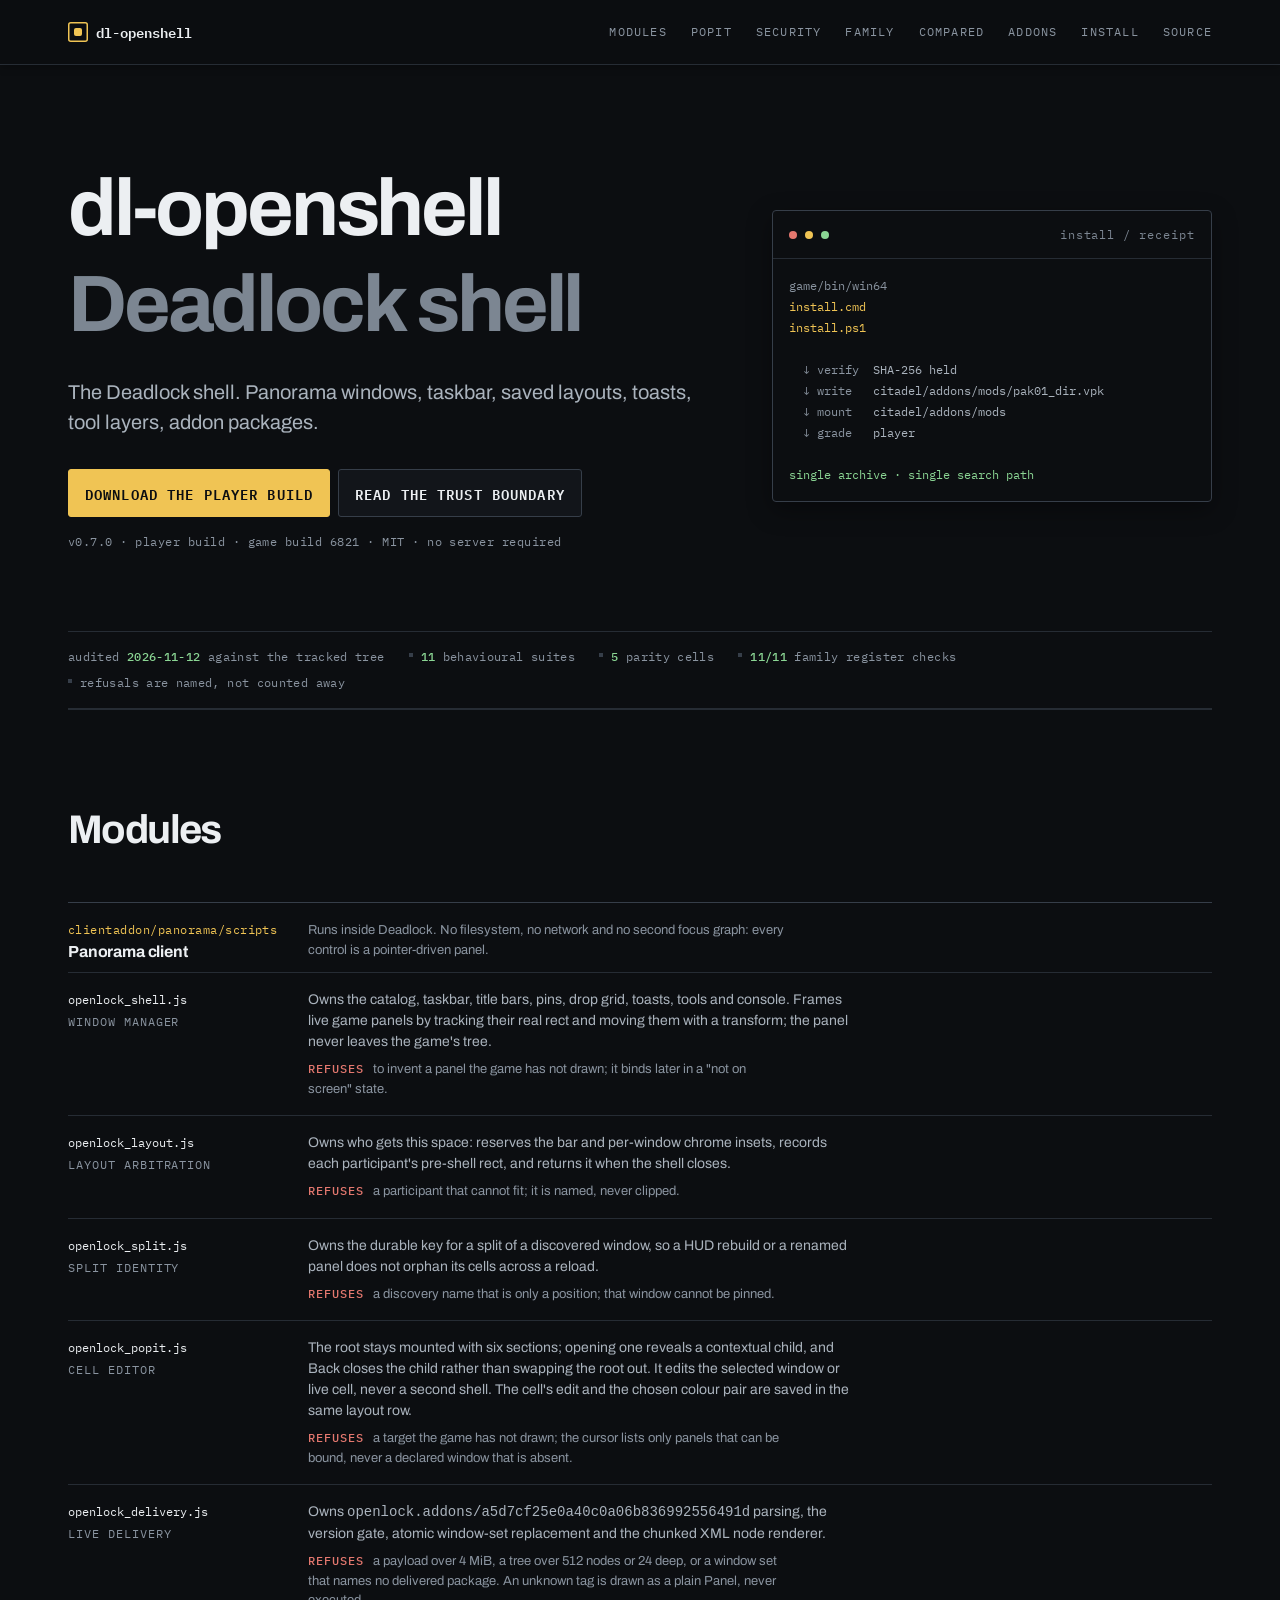
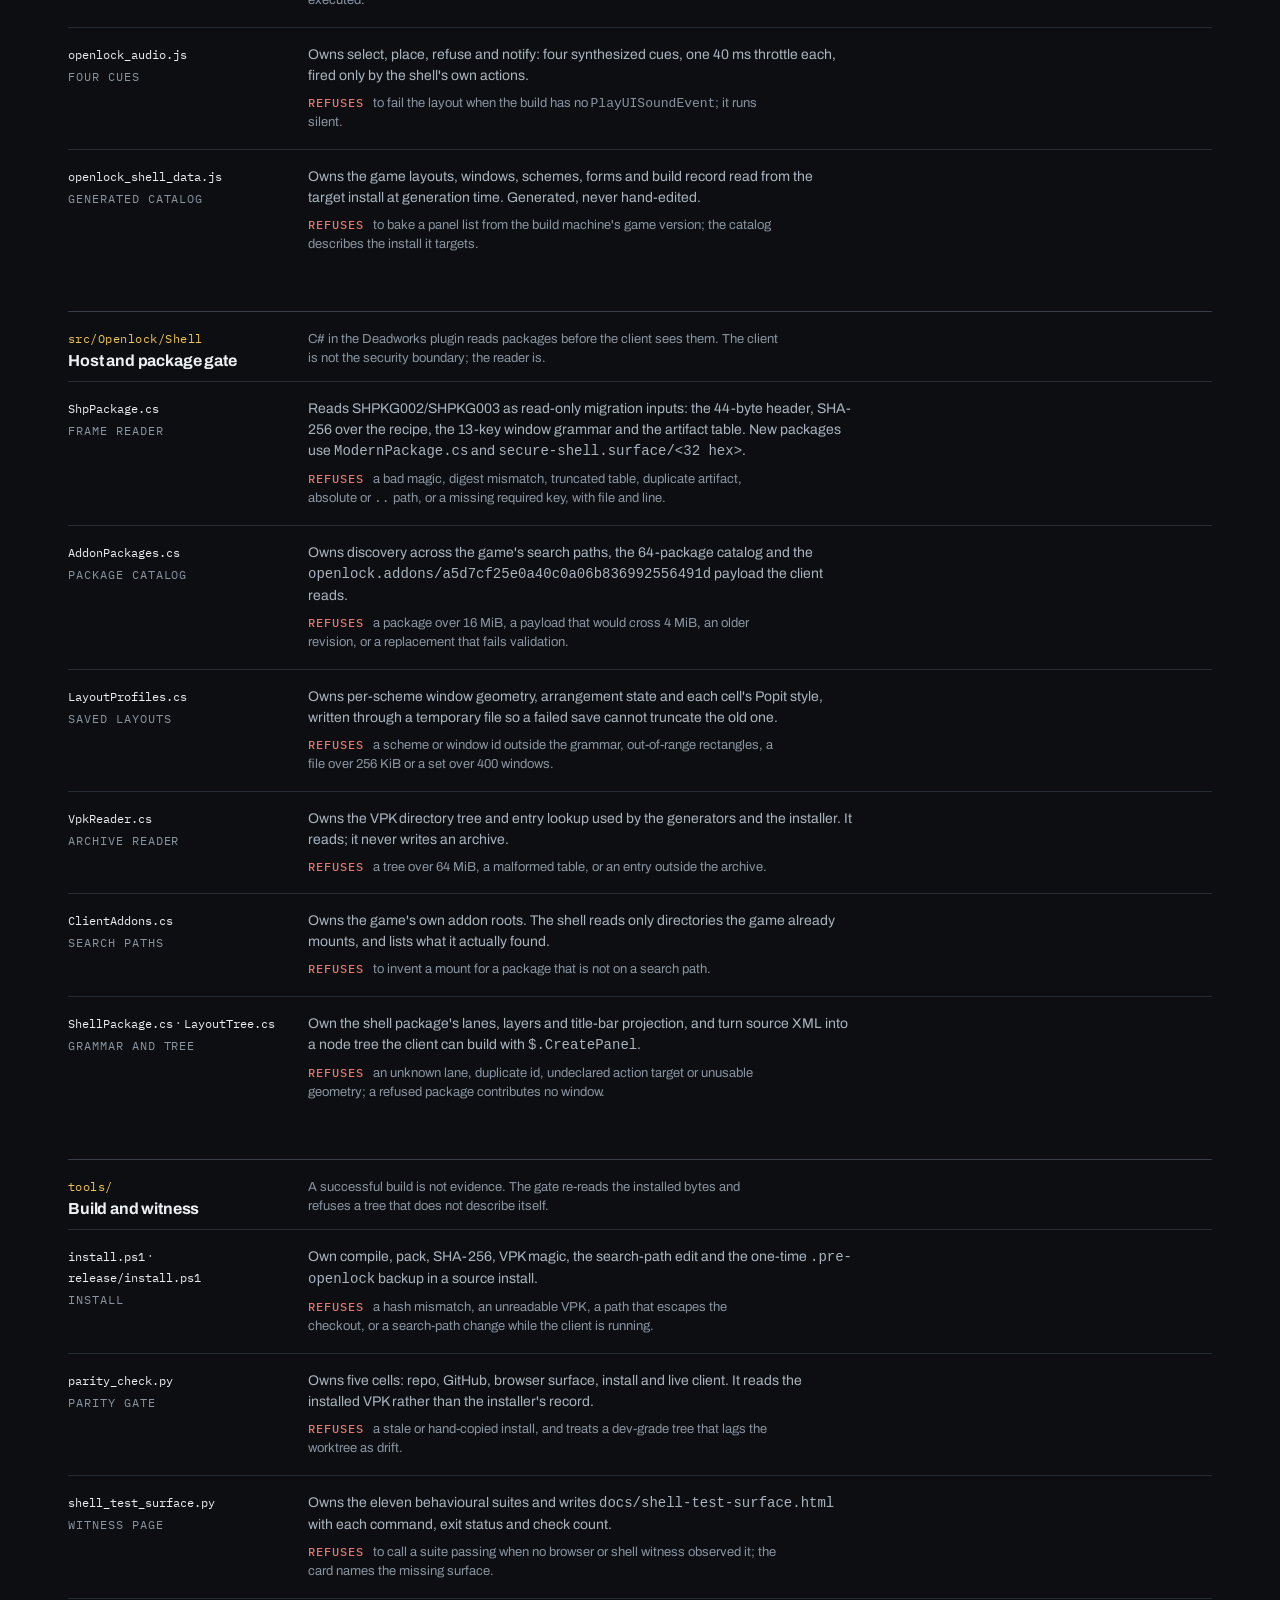
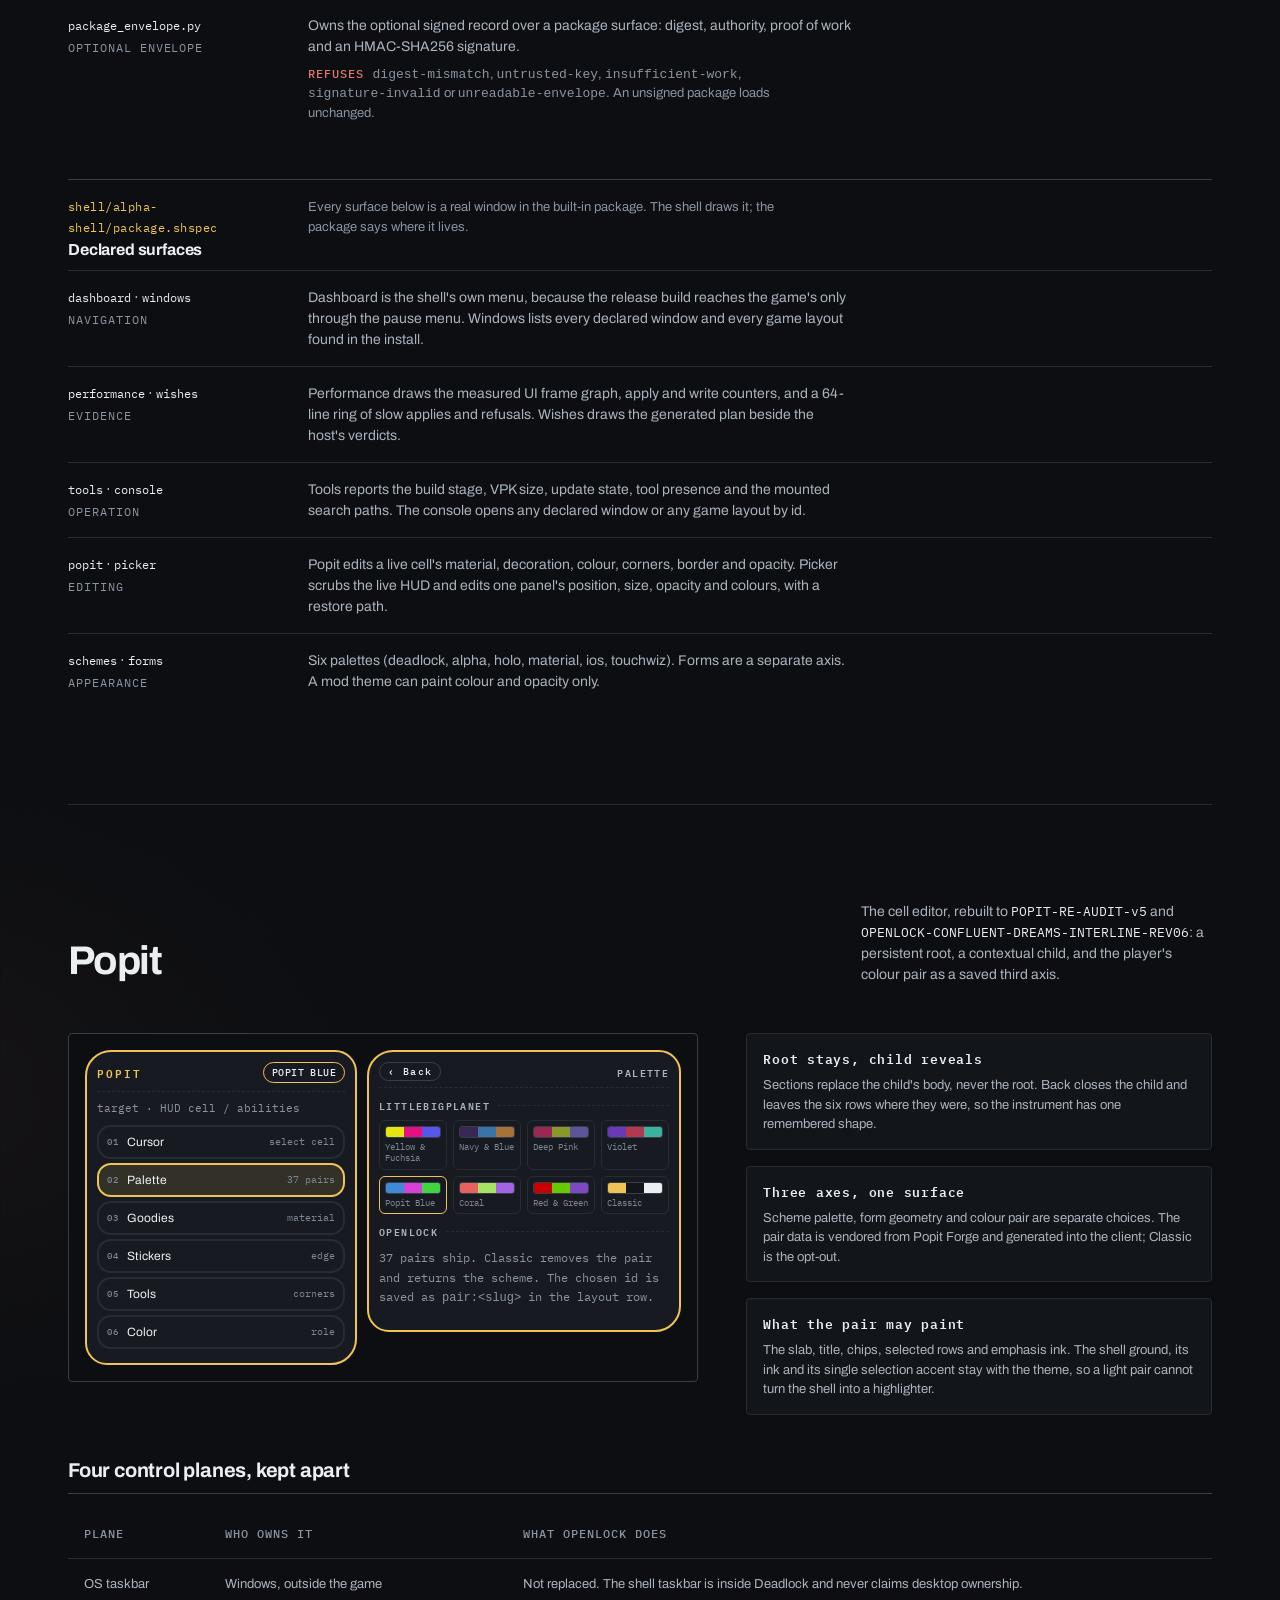
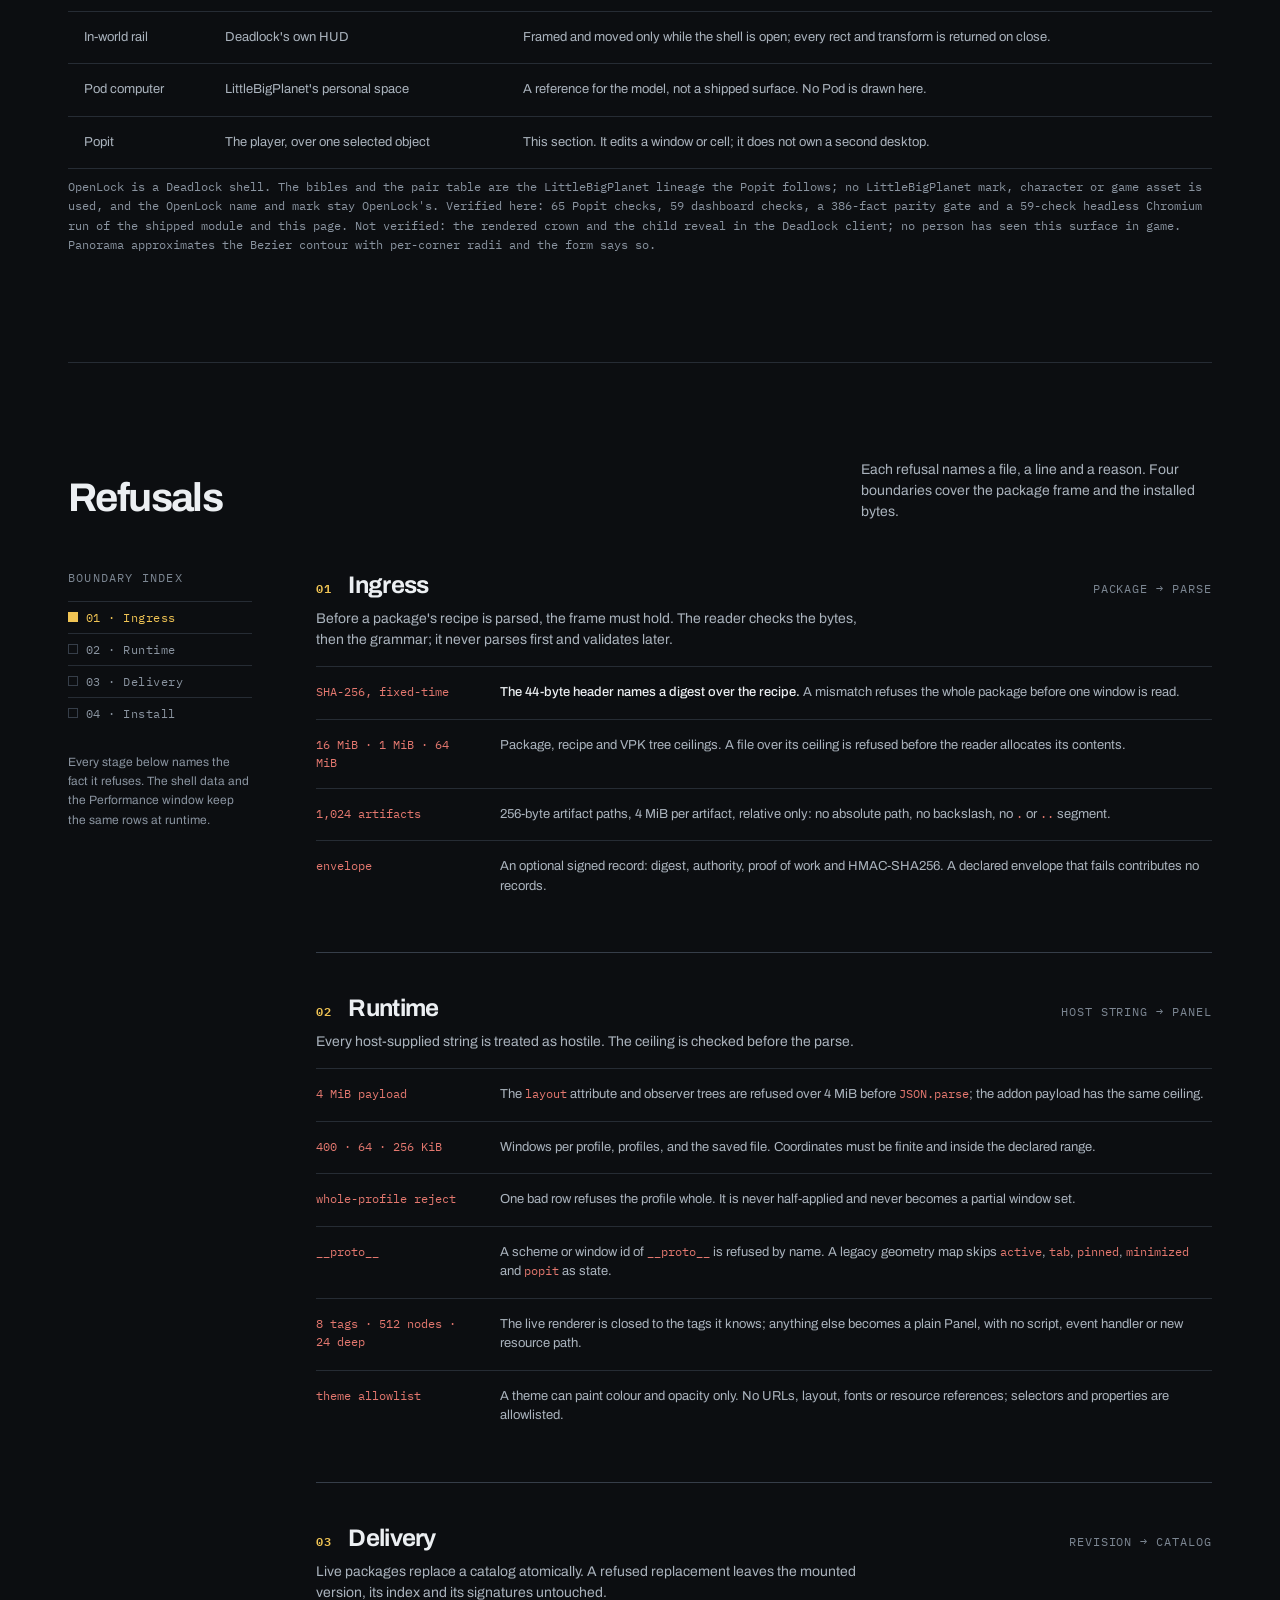
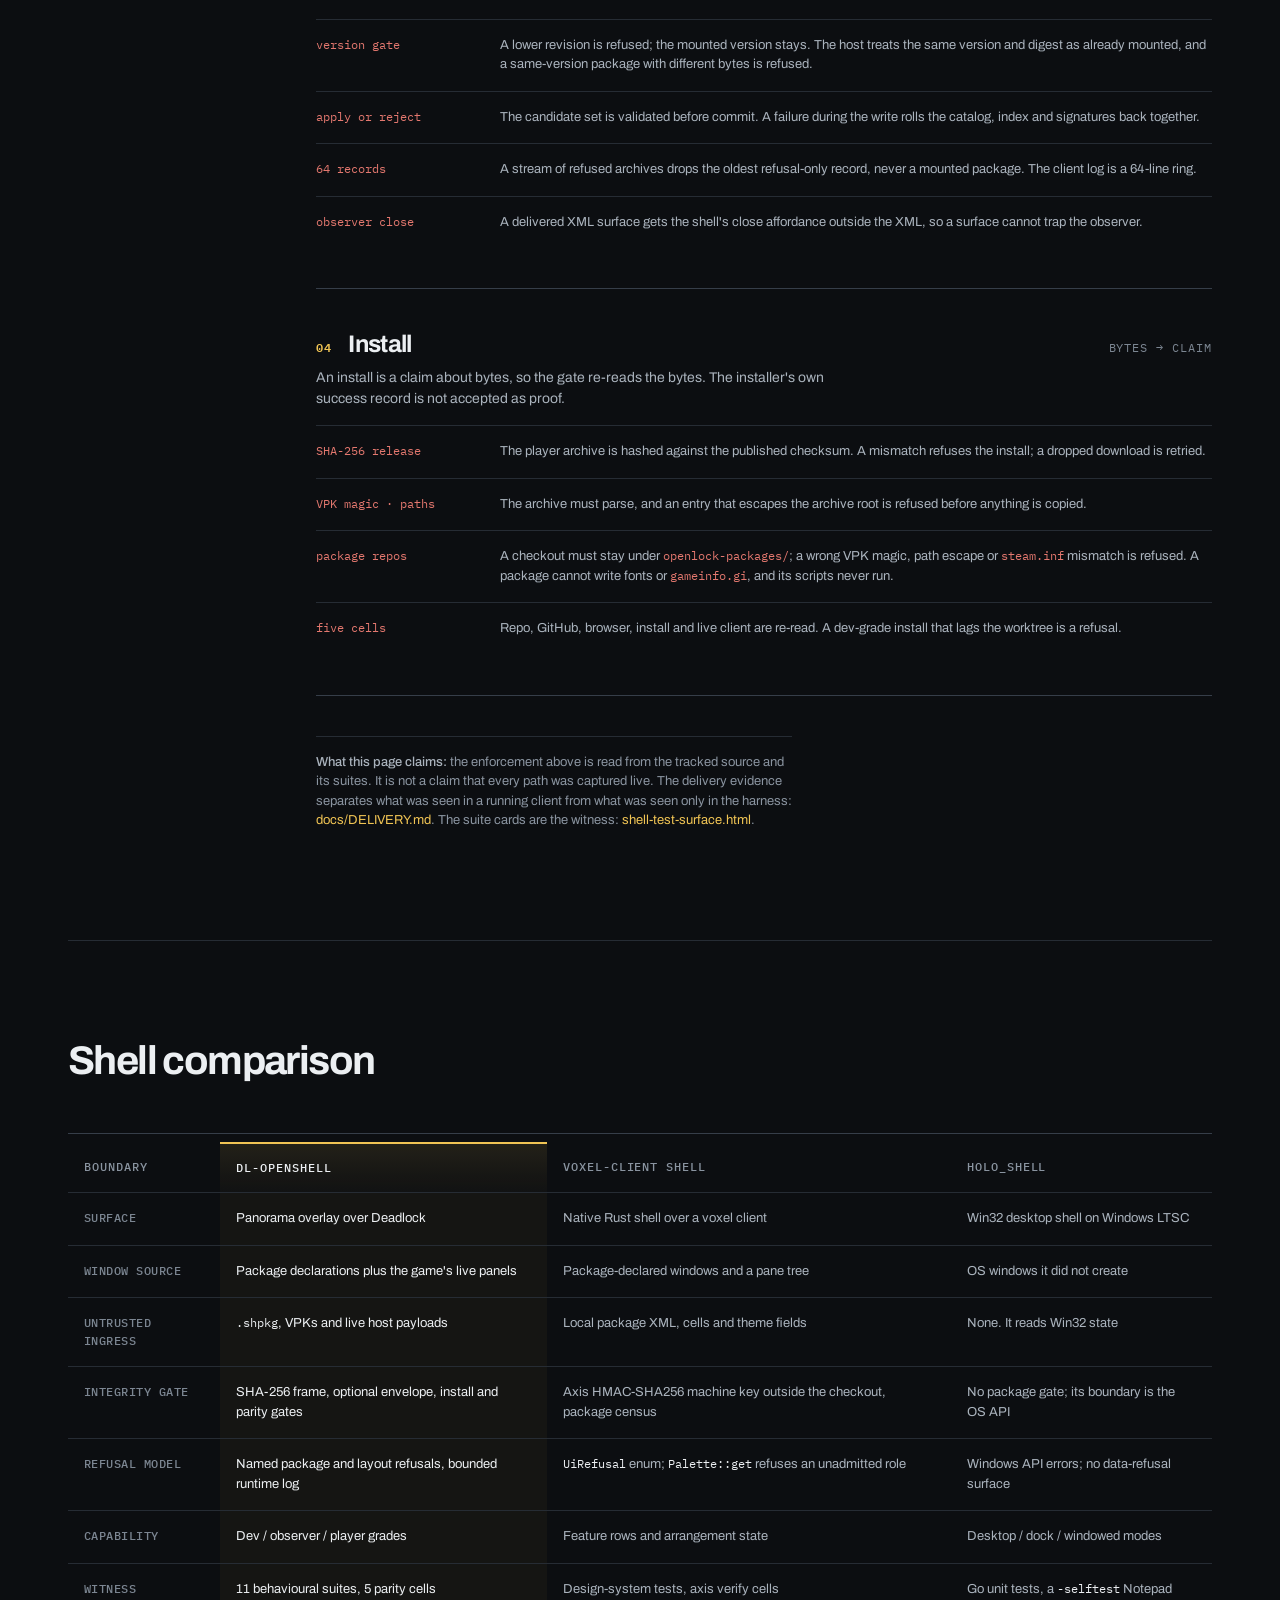
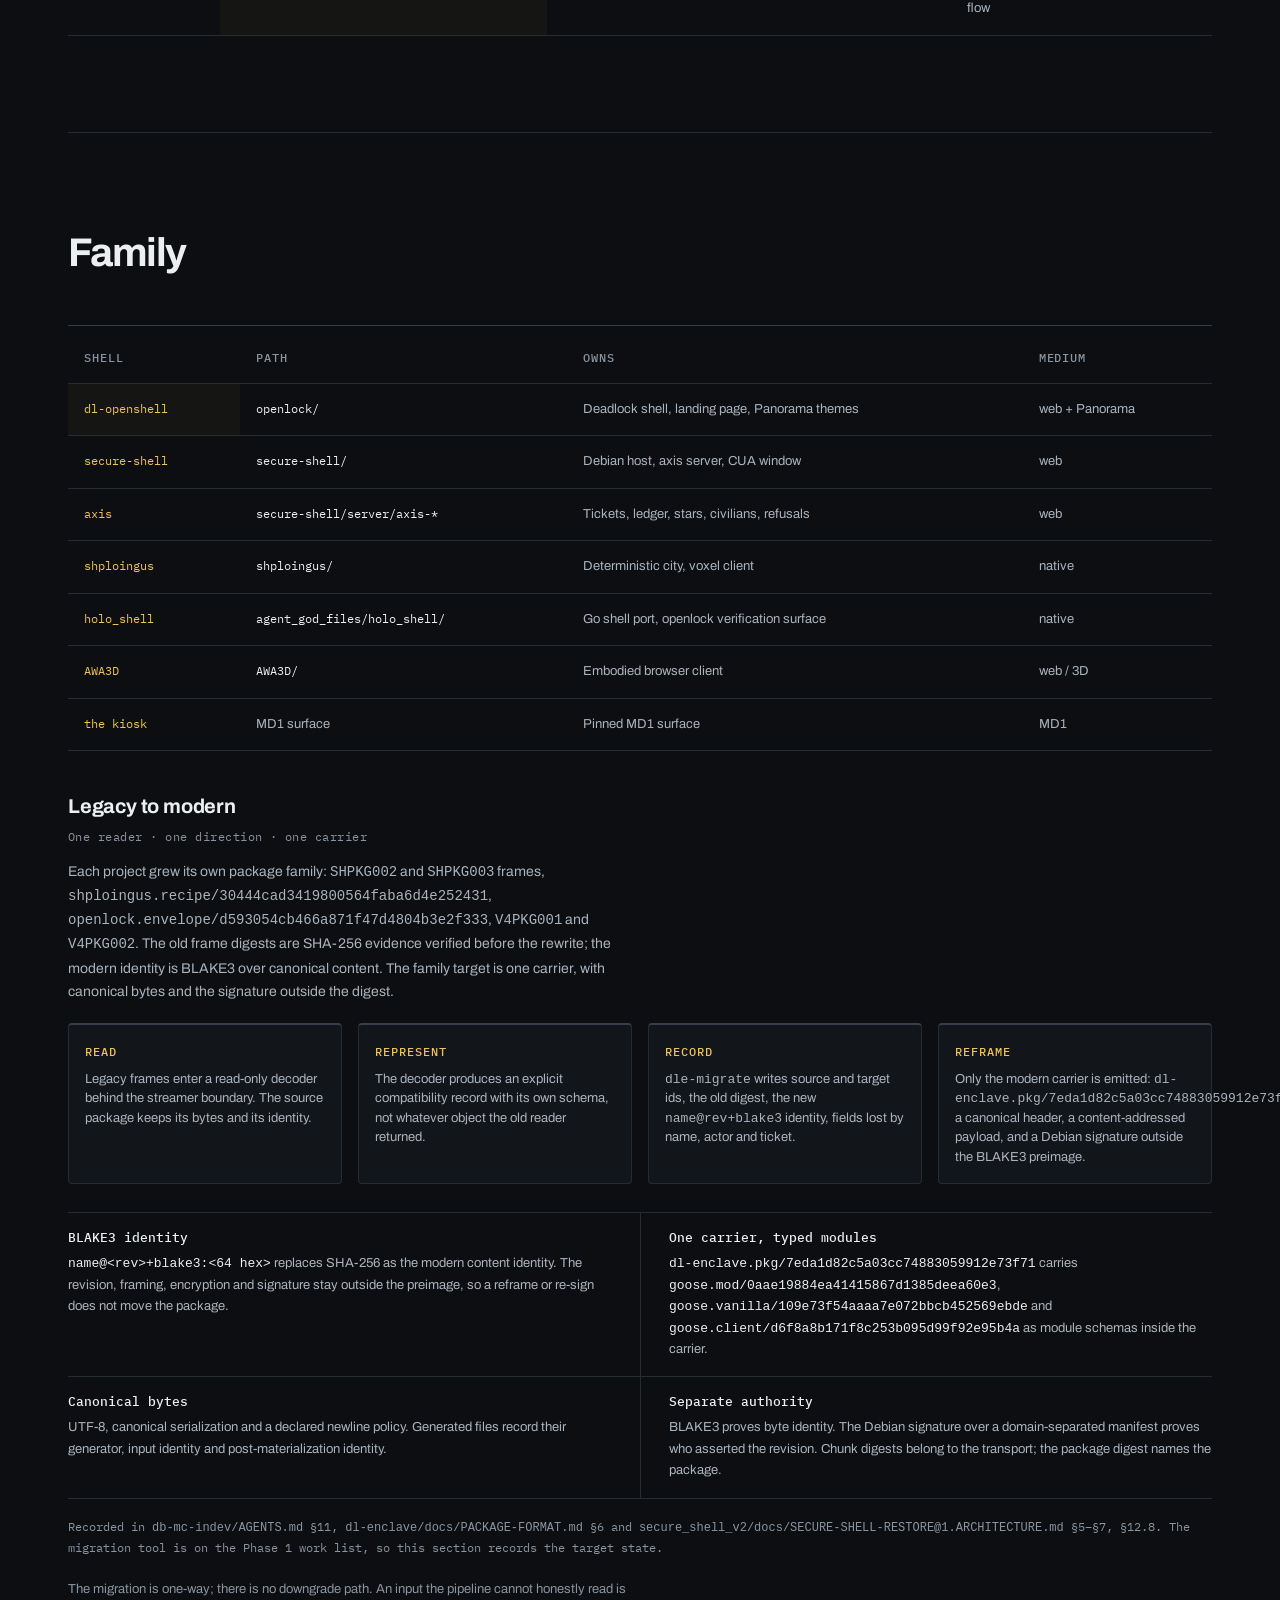
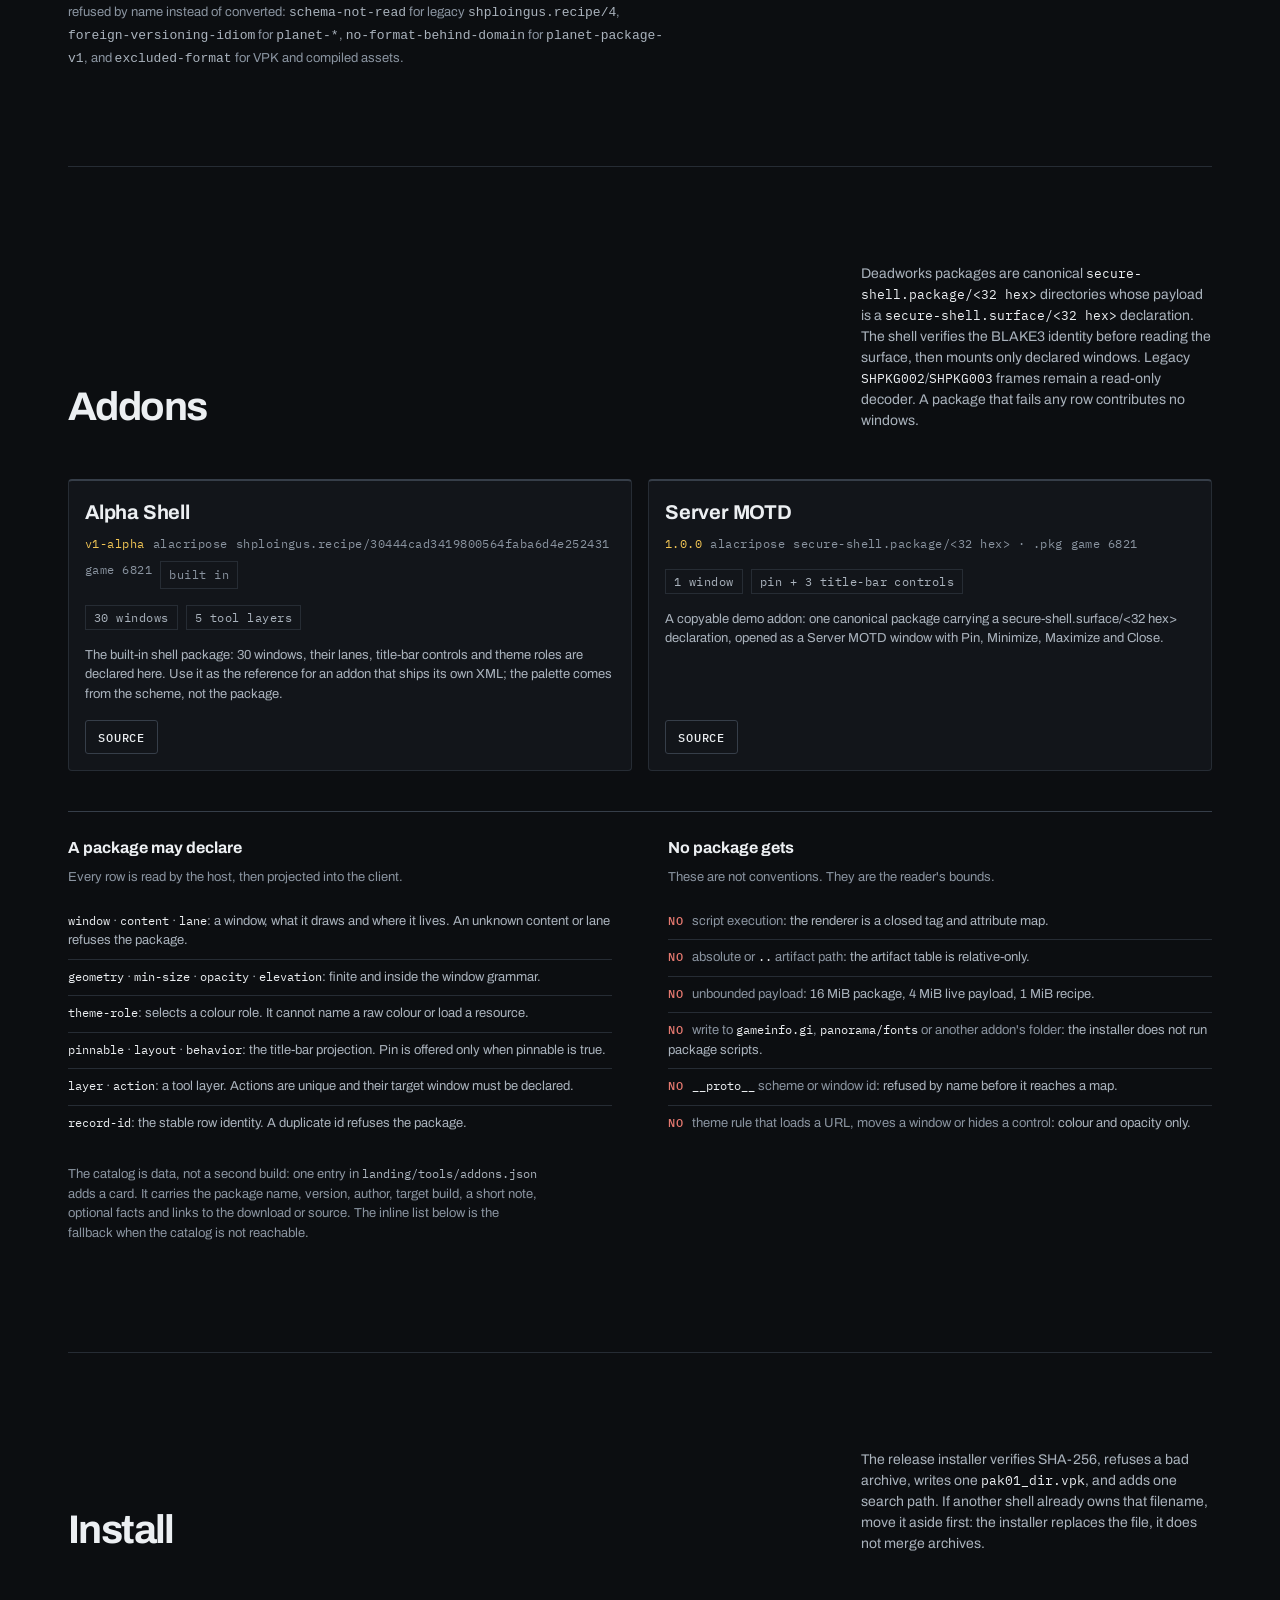
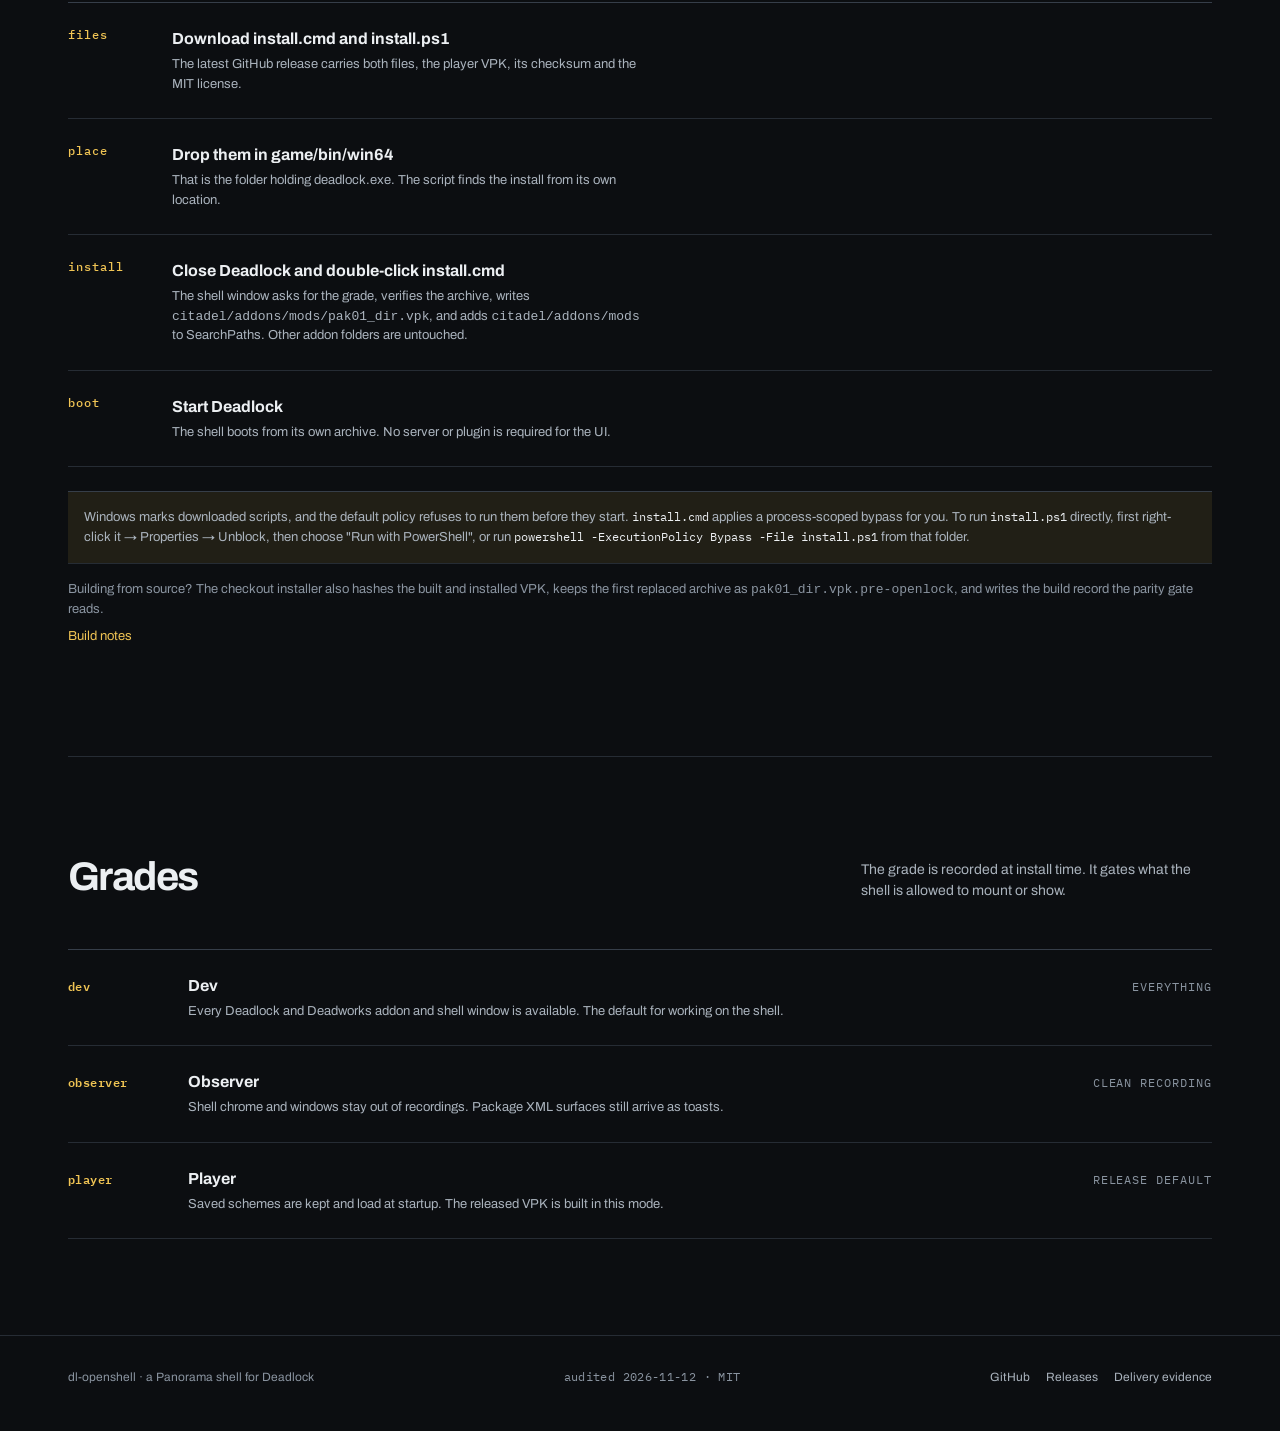
==== landing/index.html @ 37fb9638 "Keep the landing page's verification counts and witness honest. The Popit section now cites the 65 P" ====
<!doctype html>
<html lang="en">
<head>
  <meta charset="utf-8">
  <meta name="viewport" content="width=device-width, initial-scale=1">
  <title>dl-openshell: a window manager for Deadlock</title>
  <meta name="description" content="dl-openshell is a Panorama UI shell for Deadlock: windows, a taskbar, live game panels, saved layouts and verified Deadworks addon packages.">
  <meta name="theme-color" content="#0c0e11">
  <link rel="icon" href="data:image/svg+xml,%3Csvg xmlns='http://www.w3.org/2000/svg' viewBox='0 0 32 32'%3E%3Crect width='32' height='32' rx='4' fill='%230c0e11'/%3E%3Crect x='6' y='6' width='20' height='20' rx='2' fill='none' stroke='%23f0c454' stroke-width='1.5'/%3E%3Crect x='12' y='12' width='8' height='8' rx='2' fill='%23f0c454'/%3E%3C/svg%3E">
  <link rel="preconnect" href="https://fonts.googleapis.com">
  <link rel="preconnect" href="https://fonts.gstatic.com" crossorigin>
  <link href="https://fonts.googleapis.com/css2?family=Archivo:wght@400;500;600;700&family=IBM+Plex+Mono:wght@400;500;600&display=swap" rel="stylesheet">
  <style>
    :root {
      /* The family register's web-dark roles. Values live here once; every rule below names a
         role, never a raw hex. The light set is declared in the register but not adopted: openlock
         has no witnessed light surface yet. */
      --ground: #0c0e11;
      --surface: #12151a;
      --raised: #171b21;
      --line: #262c34;
      --line-strong: #363e49;
      --ink: #eceff2;
      --muted: #aab3bd;
      --dim: #8a94a0;
      --faint: #7c8692;
      --attention: #f0c454;
      --attention-soft: color-mix(in srgb, var(--attention) 9%, transparent);
      --interaction: #7c3aed;
      --interaction-text: #b9a4ff;
      --verified: #8bd694;
      --refused: #e4786f;
      --telemetry: #14b3b3;
      --max: 1144px;
      --keyline: clamp(16px, 4vw, 32px);
      --mono: "IBM Plex Mono", ui-monospace, monospace;
      --sans: "Archivo", system-ui, sans-serif;
    }
    * { box-sizing: border-box; }
    html { scroll-behavior: smooth; }
    body {
      margin: 0;
      color: var(--ink);
      background-color: var(--ground);
      background-image:
        radial-gradient(1000px 620px at 82% -12%, color-mix(in srgb, var(--attention) 7.5%, transparent), transparent 62%),
        radial-gradient(760px 520px at -8% 34%, color-mix(in srgb, var(--refused) 4.5%, transparent), transparent 64%);
      font: 14px/1.5 var(--sans);
    }
    ::selection { background: var(--attention); color: var(--ground); }
    body::-webkit-scrollbar { width: 12px; }
    body::-webkit-scrollbar-track { background: var(--ground); }
    body::-webkit-scrollbar-thumb { background: var(--line-strong); border: 2px solid var(--ground); }
    body::-webkit-scrollbar-thumb:hover { background: var(--dim); }
    .terminal pre::-webkit-scrollbar, .table-scroll::-webkit-scrollbar { height: 10px; }
    .terminal pre::-webkit-scrollbar-track, .table-scroll::-webkit-scrollbar-track { background: var(--ground); }
    .terminal pre::-webkit-scrollbar-thumb, .table-scroll::-webkit-scrollbar-thumb { background: var(--line-strong); border: 2px solid var(--ground); }
    .terminal pre::-webkit-scrollbar-thumb:hover, .table-scroll::-webkit-scrollbar-thumb:hover { background: var(--dim); }
    a { color: var(--attention); text-decoration: none; text-underline-offset: 3px; }
    a:hover { text-decoration: underline; text-decoration-thickness: 1px; }
    :focus-visible { outline: 2px solid var(--attention); outline-offset: 3px; }
    .wrap { width: min(var(--max), calc(100% - (var(--keyline) * 2))); margin: 0 auto; }
    .mono { font-family: var(--mono); }
    .skip {
      position: absolute; left: -999px; top: 0; z-index: 100;
      background: var(--attention); color: var(--ground); padding: 8px 16px; font-weight: 700;
    }
    .skip:focus { left: 8px; top: 8px; }

    header { position: sticky; top: 0; z-index: 40; background: color-mix(in srgb, var(--ground) 96%, transparent); border-bottom: 1px solid var(--line); box-shadow: 0 2px 8px rgb(0 0 0 / .28); }
    nav { display: flex; align-items: center; justify-content: space-between; gap: 24px; min-height: 64px; }
    .brand { display: flex; align-items: center; gap: 8px; font: 600 14px/1 var(--mono); letter-spacing: 0; }
    .brand-name { display: inline-block; color: var(--ink); transition: color 160ms cubic-bezier(.4, 0, .2, 1); }
    .brand-name.cycling { color: var(--attention); }
    /* One geometry: the 20 x 20 square-in-square, 1.5 px outer stroke, 8 x 8 filled centre,
       2 px radii. SVG carries the fractional stroke exactly; no bevel, no second glyph, no
       letter inside. */
    .mark {
      flex: 0 0 auto; display: block; width: 20px; height: 20px;
      color: var(--attention); overflow: visible;
    }
    nav .links { display: flex; gap: 24px; font: 12px/1 var(--mono); letter-spacing: .1em; text-transform: uppercase; }
    nav .links a { color: var(--dim); }
    nav .links a:hover { color: var(--ink); text-decoration: none; }

    .hero { padding: clamp(64px, 9vw, 96px) 0 clamp(56px, 7vw, 80px); display: grid; grid-template-columns: minmax(0, 1.18fr) minmax(312px, .82fr); gap: clamp(32px, 6vw, 72px); align-items: center; }
    h1 { margin: 0 0 24px; font-size: clamp(44px, 7vw, 80px); line-height: 1.2; letter-spacing: -.04em; font-weight: 700; text-wrap: balance; }
    h1 span { color: var(--faint); }
    .lede { max-width: 62ch; margin: 0; color: var(--muted); font-size: clamp(18px, 1.6vw, 20px); line-height: 1.5; }
    .cta { display: flex; flex-wrap: wrap; gap: 8px; margin-top: 32px; }
    .button {
      display: inline-flex; align-items: center; justify-content: center; min-height: 48px; padding: 0 16px;
      border: 1px solid var(--line-strong); border-radius: 3px; color: var(--ink); background: var(--surface);
      font: 600 14px var(--mono); letter-spacing: .08em; text-transform: uppercase;
    }
    .button:hover { border-color: var(--dim); text-decoration: none; }
    .button.primary { background: var(--attention); border-color: var(--attention); color: var(--ground); }
    .button.primary:hover { background: var(--attention); filter: brightness(1.08); }
    .version { margin-top: 16px; color: var(--dim); font: 12px/1.5 var(--mono); letter-spacing: .04em; }

    .terminal { background: var(--ground); border: 1px solid var(--line-strong); border-radius: 4px; overflow: hidden; box-shadow: 0 8px 24px rgb(0 0 0 / .36); }
    .terminal .bar { display: flex; align-items: center; gap: 8px; min-height: 48px; padding: 8px 16px; border-bottom: 1px solid var(--line); }
    .terminal .bar i { width: 8px; height: 8px; border-radius: 50%; background: var(--line-strong); }
    .terminal .bar i:first-child { background: var(--refused); }
    .terminal .bar i:nth-child(2) { background: var(--attention); }
    .terminal .bar i:nth-child(3) { background: var(--verified); }
    .terminal .bar span { margin-left: auto; color: var(--faint); font: 12px var(--mono); letter-spacing: .08em; }
    .terminal pre { margin: 0; padding: 16px; overflow: auto; color: var(--muted); font: 12px/1.75 var(--mono); }
    .terminal .gold { color: var(--attention); }
    .terminal .green { color: var(--verified); }
    .terminal .muted { color: var(--dim); }

    .audit-line { display: flex; flex-wrap: wrap; gap: 8px 24px; align-items: center; padding: 16px 0; border-top: 1px solid var(--line); border-bottom: 1px solid var(--line); color: var(--dim); font: 12px/1.5 var(--mono); letter-spacing: .03em; }
    .audit-line b { color: var(--verified); font-weight: 500; }
    .audit-line span::before { content: ""; display: inline-block; width: 4px; height: 4px; margin: 0 8px 4px 0; background: var(--line-strong); }
    .audit-line span:first-child::before { display: none; }

    section { padding-top: clamp(64px, 8vw, 96px); padding-bottom: clamp(64px, 8vw, 96px); border-top: 1px solid var(--line); scroll-margin-top: 88px; }
    section:first-of-type { border-top: 0; }
    .section-head { display: grid; grid-template-columns: minmax(0, 1.35fr) minmax(264px, .65fr); gap: clamp(24px, 5vw, 64px); align-items: end; margin-bottom: clamp(32px, 4vw, 48px); }
    h2 { margin: 0; max-width: 17ch; font-size: clamp(34px, 4.2vw, 40px); line-height: 1.2; letter-spacing: -.04em; text-wrap: balance; }
    .section-head p { max-width: 46ch; margin: 0; color: var(--muted); font-size: 14px; }
    .section-head p code { color: var(--ink); font: 13px var(--mono); }

    /* Module map */
    .module-group { border-top: 1px solid var(--line-strong); padding-top: 16px; margin-top: 40px; }
    .module-group:first-child { margin-top: 0; }
    .module-group-head { display: grid; grid-template-columns: 208px minmax(0, 1fr); gap: 32px; align-items: baseline; margin-bottom: 8px; }
    .module-group-head h3 { margin: 0; font-size: 16px; letter-spacing: -.01em; }
    .module-group-head .group-path { color: var(--attention); font: 12px var(--mono); letter-spacing: .04em; }
    .module-group-head p { margin: 0; color: var(--dim); font-size: 13px; max-width: 68ch; }
    .module-row { display: grid; grid-template-columns: 208px minmax(0, 1fr); gap: 32px; padding: 16px 0; border-top: 1px solid var(--line); }
    .module-name code { color: var(--ink); font: 12px/1.5 var(--mono); overflow-wrap: anywhere; }
    .module-name span { display: block; margin-top: 4px; color: var(--dim); font: 12px/1.4 var(--mono); letter-spacing: .08em; text-transform: uppercase; }
    .module-body p { margin: 0; max-width: 68ch; color: var(--muted); font-size: 14px; }
    .module-body p + p { margin-top: 8px; }
    .module-body .refuse { color: var(--dim); font-size: 13px; }
    .module-body .refuse b { color: var(--refused); font: 500 12px var(--mono); letter-spacing: .09em; text-transform: uppercase; margin-right: 8px; }

    /* Security ledger */
    .ledger { display: grid; grid-template-columns: 184px minmax(0, 1fr); gap: clamp(32px, 5vw, 64px); align-items: start; }
    .ledger-index { position: sticky; top: 96px; }
    .ledger-index .index-title { margin: 0 0 16px; color: var(--faint); font: 12px var(--mono); letter-spacing: .1em; text-transform: uppercase; }
    .ledger-index a { display: flex; align-items: baseline; gap: 8px; padding: 8px 0; border-top: 1px solid var(--line); color: var(--dim); font: 12px var(--mono); letter-spacing: .04em; }
    .ledger-index a::before { content: ""; flex: 0 0 auto; width: 8px; height: 8px; border: 1px solid var(--line-strong); transition: background 160ms cubic-bezier(.4, 0, .2, 1), border-color 160ms cubic-bezier(.4, 0, .2, 1); }
    .ledger-index a:hover { color: var(--ink); text-decoration: none; }
    .ledger-index a.active { color: var(--attention); }
    .ledger-index a.active::before { background: var(--attention); border-color: var(--attention); }
    .ledger-index .rail-note { margin: 24px 0 0; color: var(--dim); font-size: 12px; line-height: 1.6; }
    .stage { padding: 0 0 40px; margin: 0 0 40px; border-bottom: 1px solid var(--line-strong); }
    .stage:last-child { border-bottom: 0; margin-bottom: 0; padding-bottom: 0; }
    .stage-head { display: flex; align-items: baseline; gap: 16px; margin-bottom: 8px; }
    .stage-no { color: var(--attention); font: 600 12px var(--mono); letter-spacing: .1em; }
    .stage h3 { margin: 0; font-size: 24px; line-height: 1.25; letter-spacing: -.03em; }
    .stage-where { margin-left: auto; color: var(--faint); font: 12px var(--mono); letter-spacing: .08em; text-transform: uppercase; text-align: right; }
    .stage > p { max-width: 68ch; margin: 0 0 16px; color: var(--muted); font-size: 14px; }
    .refuse-list { list-style: none; margin: 0; padding: 0; display: grid; }
    .refuse-list li { display: grid; grid-template-columns: 160px minmax(0, 1fr); gap: 24px; padding: 16px 0; border-top: 1px solid var(--line); }
    .refuse-list code { color: var(--refused); font: 12px/1.5 var(--mono); overflow-wrap: anywhere; }
    .refuse-list span { color: var(--muted); font-size: 13px; }
    .refuse-list span b { color: var(--ink); font-weight: 500; }
    .claim-note { margin-top: 32px; padding: 16px 0 0; border-top: 1px solid var(--line); color: var(--dim); font-size: 13px; max-width: 68ch; }
    .claim-note b { color: var(--muted); font-weight: 500; }

    /* Comparison table */
    .table-hint { display: none; }
    .table-scroll { overflow-x: auto; border-top: 1px solid var(--line-strong); padding-top: 8px; }
    .table-scroll:focus-visible { outline-offset: -2px; }
    table.compare { width: 100%; min-width: 848px; border-collapse: collapse; }
    table.compare th, table.compare td { text-align: left; vertical-align: top; padding: 16px; border-bottom: 1px solid var(--line); }
    table.compare thead th { color: var(--dim); font: 500 12px/1.4 var(--mono); letter-spacing: .08em; text-transform: uppercase; }
    table.compare thead th.this { color: var(--ink); background: linear-gradient(180deg, color-mix(in srgb, var(--attention) 10%, transparent), color-mix(in srgb, var(--attention) 2%, transparent)); border-top: 2px solid var(--attention); }
    table.compare tbody th { width: 152px; color: var(--faint); font: 500 12px/1.5 var(--mono); letter-spacing: .04em; text-transform: uppercase; }
    table.compare td { color: var(--muted); font-size: 13px; line-height: 1.5; }
    table.compare td.this { color: var(--ink); background: color-mix(in srgb, var(--attention) 3.5%, transparent); }
    table.compare td b { color: var(--ink); font-weight: 500; }
    table.compare td code { color: var(--ink); font: 12px var(--mono); }
    .compare-note { margin: 24px 0 0; max-width: 68ch; color: var(--dim); font-size: 13px; }
    .compare-note b { color: var(--muted); font-weight: 500; }

    /* Family */
    .family-table { min-width: 860px; }
    .family-table td:first-child code { color: var(--attention); }
    .family-subhead { margin: 40px 0 8px; font-size: 20px; letter-spacing: -.01em; }
    .family-note { margin: 0 0 16px; color: var(--dim); font: 12px var(--mono); letter-spacing: .04em; }
    .family-lede { max-width: 72ch; margin: 0 0 20px; color: var(--muted); font-size: 14px; line-height: 1.65; }
    .family-flow { display: grid; grid-template-columns: repeat(4, minmax(0, 1fr)); gap: 16px; }
    .family-step { padding: 16px; border: 1px solid var(--line); border-top: 2px solid var(--line-strong); border-radius: 4px; background: var(--surface); }
    .family-step b { color: var(--attention); font: 500 12px var(--mono); letter-spacing: .08em; text-transform: uppercase; }
    .family-step span { display: block; margin-top: 8px; color: var(--muted); font-size: 13px; }
    .family-modern { display: grid; grid-template-columns: 1fr 1fr; margin: 28px 0 0; border-top: 1px solid var(--line); }
    .family-modern > div { padding: 16px 0; border-bottom: 1px solid var(--line); }
    .family-modern > div:nth-child(odd) { padding-right: 28px; }
    .family-modern > div:nth-child(even) { padding-left: 28px; border-left: 1px solid var(--line); }
    .family-modern dt { color: var(--ink); font: 500 13px var(--mono); }
    .family-modern dd { margin: 7px 0 0; color: var(--muted); font-size: 13px; line-height: 1.65; }
    .family-modern dd code { color: var(--ink); }
    .family-source { margin: 18px 0 0; color: var(--dim); font: 12px var(--mono); line-height: 1.7; }
    .family-refusals { max-width: 86ch; margin: 20px 0 0; color: var(--dim); font-size: 13px; line-height: 1.7; }
    .family-refusals code { color: var(--muted); }
    @media (max-width: 900px) { .family-flow { grid-template-columns: 1fr 1fr; } }
    @media (max-width: 760px) {
      .family-flow { grid-template-columns: 1fr; }
      .family-modern { grid-template-columns: 1fr; }
      .family-modern > div:nth-child(odd), .family-modern > div:nth-child(even) { padding-left: 0; padding-right: 0; border-left: 0; }
    }

    /* Addons */
    .addon-grid { display: grid; grid-template-columns: repeat(auto-fit, minmax(min(100%, 320px), 1fr)); gap: 16px; }
    .card { padding: 16px; border: 1px solid var(--line); border-top: 2px solid var(--line-strong); border-radius: 4px; background: var(--surface); }
    .addon-card { display: flex; flex-direction: column; }
    .addon-card:hover { border-top-color: var(--attention); }
    .addon-card h3 { margin: 0 0 8px; font-size: 20px; letter-spacing: -.01em; }
    .addon-meta { display: flex; flex-wrap: wrap; gap: 8px; color: var(--dim); font: 12px/1.5 var(--mono); letter-spacing: .04em; }
    .addon-meta .hi { color: var(--attention); }
    .addon-facts { display: flex; flex-wrap: wrap; gap: 8px; margin-top: 16px; }
    .addon-fact { padding: 4px 8px; border: 1px solid var(--line); color: var(--muted); font: 12px var(--mono); letter-spacing: .04em; }
    .addon-card p { margin: 16px 0 0; color: var(--muted); font-size: 13px; }
    .addon-links { display: flex; flex-wrap: wrap; gap: 8px; margin-top: auto; padding-top: 16px; }
    .addon-link {
      display: inline-flex; align-items: center; min-height: 34px; padding: 0 12px;
      border: 1px solid var(--line-strong); border-radius: 3px; color: var(--ink); font: 500 12px var(--mono);
      letter-spacing: .07em; text-transform: uppercase;
    }
    .addon-link:hover { border-color: var(--attention); color: var(--attention); text-decoration: none; }
    .addon-tag { border: 1px solid var(--line); color: var(--dim); padding: 4px 8px; font-size: 12px; }
    .addon-empty p { margin-top: 8px; }

    .contract { display: grid; grid-template-columns: 1fr 1fr; gap: 0 56px; margin-top: 40px; border-top: 1px solid var(--line-strong); padding-top: 24px; }
    .contract h3 { margin: 0 0 8px; font-size: 16px; }
    .contract .contract-deck { margin: 0 0 16px; color: var(--dim); font-size: 13px; }
    .contract-list { list-style: none; margin: 0; padding: 0; }
    .contract-list li { padding: 8px 0; border-top: 1px solid var(--line); color: var(--muted); font-size: 13px; }
    .contract-list li:first-child { border-top: 0; }
    .contract-list code { color: var(--ink); font: 12px var(--mono); }
    .contract-list b { color: var(--ink); font-weight: 500; }
    .contract-list .no { color: var(--dim); }
    .contract-list .no::before { content: "no "; color: var(--refused); font: 500 12px var(--mono); letter-spacing: .08em; text-transform: uppercase; }
    .catalog-note { margin-top: 24px; color: var(--dim); font-size: 13px; max-width: 68ch; }
    .catalog-note code { color: var(--muted); font: 12px var(--mono); }

    /* Install */
    .steps { border-top: 1px solid var(--line-strong); }
    .step { display: grid; grid-template-columns: 80px minmax(0, 1fr); gap: 24px; padding: 24px 0; border-bottom: 1px solid var(--line); }
    .step b { color: var(--attention); font: 500 12px var(--mono); letter-spacing: .08em; }
    .step h3 { margin: 0 0 4px; font-size: 16px; }
    .step p { margin: 0; max-width: 68ch; color: var(--muted); font-size: 13px; }
    .note { margin: 24px 0 0; padding: 16px; border-top: 1px solid var(--line-strong); border-bottom: 1px solid var(--line); background: var(--attention-soft); color: var(--muted); font-size: 13px; }
    .note code { color: var(--ink); font: 12px var(--mono); }
    p code, li code, .step code { overflow-wrap: anywhere; }
    .install-foot { display: flex; flex-wrap: wrap; gap: 8px 24px; align-items: baseline; margin-top: 16px; color: var(--dim); font-size: 13px; }

    /* Grades */
    .grades { border-top: 1px solid var(--line-strong); }
    .grade-row { display: grid; grid-template-columns: 96px minmax(0, 1fr) 168px; gap: 24px; padding: 24px 0; border-bottom: 1px solid var(--line); align-items: baseline; }
    .grade-row code { color: var(--attention); font: 600 12px var(--mono); letter-spacing: .04em; }
    .grade-row h3 { margin: 0 0 4px; font-size: 16px; }
    .grade-row p { margin: 0; color: var(--muted); font-size: 13px; }
    .grade-row .use { color: var(--dim); font: 12px var(--mono); letter-spacing: .08em; text-transform: uppercase; text-align: right; }

    footer { padding: 32px 0 48px; border-top: 1px solid var(--line); color: var(--dim); font-size: 12px; }
    .foot-row { display: flex; flex-wrap: wrap; justify-content: space-between; gap: 16px 32px; align-items: baseline; }
    .foot-row .mono { font-size: 12px; letter-spacing: .03em; }
    .foot-links { display: flex; flex-wrap: wrap; gap: 16px; }
    .foot-links a { color: var(--muted); }

    @media (max-width: 900px) {
      .hero { grid-template-columns: 1fr; gap: 40px; }
      .section-head { grid-template-columns: 1fr; gap: 16px; }
      h2 { max-width: 20ch; }
      .module-group-head, .module-row { grid-template-columns: 1fr; gap: 8px; }
      .module-name { display: flex; flex-wrap: wrap; align-items: baseline; gap: 8px; }
      .module-name span { margin-top: 0; }
      .ledger { grid-template-columns: 1fr; }
      .ledger-index { position: static; display: flex; flex-wrap: wrap; gap: 0 16px; padding-bottom: 8px; border-bottom: 1px solid var(--line-strong); }
      .ledger-index .index-title, .ledger-index .rail-note { display: none; }
      .ledger-index a { border-top: 0; padding: 4px 0; }
      .contract { grid-template-columns: 1fr; gap: 32px; }
      .grade-row { grid-template-columns: 72px minmax(0, 1fr); }
      .grade-row .use { grid-column: 2; text-align: left; }
    }
    @media (max-width: 760px) {
      nav .links { display: none; }
      .hero { padding-top: 56px; }
      .audit-line { gap: 8px 16px; }
      .stage-where { display: none; }
      .refuse-list li { grid-template-columns: 1fr; gap: 4px; }
      .step { grid-template-columns: 56px minmax(0, 1fr); gap: 16px; }
      .terminal pre { font-size: 12px; }
      .addon-link { min-height: 48px; padding: 0 16px; }
      .table-hint { display: block; margin: 0 0 8px; color: var(--dim); font: 12px var(--mono); letter-spacing: .04em; }
      footer { padding-bottom: 40px; }
    }
    /* Popit: the cell editor drawn as the root/child instrument the bibles specify. Web-dark
       roles only; a pair band is the same three colours the shell carries in its pair row. */
    .popit-grid { display: grid; grid-template-columns: minmax(0, 1.15fr) minmax(280px, .85fr); gap: clamp(24px, 4vw, 48px); align-items: start; }
    .popit-stage { display: flex; flex-wrap: wrap; gap: 10px; align-items: flex-start; padding: 16px; background: var(--ground); border: 1px solid var(--line-strong); border-radius: 4px; }
    .popit-root { width: min(100%, 272px); padding: 10px; background: var(--raised); border: 2px solid var(--attention); border-radius: 26px 22px 26px 22px; }
    .popit-head { display: flex; align-items: center; justify-content: space-between; gap: 8px; padding-bottom: 8px; border-bottom: 1px dashed var(--line); color: var(--attention); font: 600 11px var(--mono); letter-spacing: .18em; }
    .popit-chip { padding: 3px 8px; border: 1px solid var(--attention); border-radius: 11px; color: var(--ink); font: 500 10px var(--mono); letter-spacing: .04em; }
    .popit-target { margin: 8px 0; color: var(--dim); font: 11px/1.5 var(--mono); }
    .popit-row { display: flex; gap: 8px; align-items: center; justify-content: space-between; min-height: 34px; padding: 4px 8px; margin-bottom: 4px; border: 2px solid var(--line); border-radius: 14px; font: 12px var(--sans); }
    .popit-row b { color: var(--faint); font: 500 9px var(--mono); letter-spacing: .12em; }
    .popit-row span { flex: 1; }
    .popit-row em { color: var(--faint); font: 10px var(--mono); font-style: normal; }
    .popit-row[aria-current="true"] { border-color: var(--attention); background: color-mix(in srgb, var(--attention) 12%, transparent); }
    .popit-child { flex: 1 1 240px; min-width: 220px; padding: 10px; background: var(--raised); border: 2px solid var(--attention); border-radius: 26px 22px 26px 22px; }
    .popit-child-head { display: flex; justify-content: space-between; align-items: center; gap: 8px; padding-bottom: 6px; margin-bottom: 8px; border-bottom: 1px dashed var(--line); color: var(--muted); font: 600 10px var(--mono); letter-spacing: .14em; }
    .popit-back { padding: 2px 8px; border: 1px solid var(--line-strong); border-radius: 10px; color: var(--ink); font: 500 10px var(--mono); }
    .popit-label { display: flex; align-items: center; gap: 8px; margin: 8px 0 6px; color: var(--muted); font: 600 10px var(--mono); letter-spacing: .14em; }
    .popit-label::after { content: ""; flex: 1; border-bottom: 1px dashed var(--line); }
    .popit-pairs { display: grid; grid-template-columns: repeat(4, minmax(0, 1fr)); gap: 6px; }
    .popit-pair { padding: 5px; border: 1px solid var(--line); border-radius: 6px; }
    .popit-pair[aria-current="true"] { border-color: var(--attention); }
    .popit-band { display: grid; grid-template-columns: repeat(3, 1fr); height: 12px; border: 1px solid var(--line-strong); border-radius: 3px; overflow: hidden; }
    .popit-band i { display: block; height: 100%; }
    .popit-pair span { display: block; margin-top: 4px; color: var(--faint); font: 9px/1.2 var(--mono); }
    .popit-notes { display: grid; gap: 16px; }
    .popit-note { padding: 14px 16px; background: var(--surface); border: 1px solid var(--line); border-radius: 4px; }
    .popit-note h3 { margin: 0 0 6px; color: var(--ink); font: 600 13px var(--mono); letter-spacing: .06em; }
    .popit-note p { margin: 0; color: var(--muted); font-size: 13px; }
    .popit-planes { width: 100%; margin-top: 8px; border-collapse: collapse; }
    .popit-planes th, .popit-planes td { padding: 8px 10px; text-align: left; vertical-align: top; border-bottom: 1px solid var(--line); font-size: 12px; }
    .popit-planes th { color: var(--faint); font: 600 10px var(--mono); letter-spacing: .12em; text-transform: uppercase; }
    .popit-honest { margin-top: 8px; color: var(--dim); font: 12px/1.6 var(--mono); }
    @media (max-width: 860px) { .popit-grid { grid-template-columns: 1fr; } }
    @media (prefers-reduced-motion: reduce) {
      html { scroll-behavior: auto; }
      *, *::before, *::after { transition-duration: .001ms !important; animation-duration: .001ms !important; }
    }
  </style>
</head>
<body>
  <a class="skip" href="#main">Skip to content</a>

  <header>
    <div class="wrap">
      <nav aria-label="Primary">
        <div class="brand" aria-label="dl-openshell"><svg class="mark" viewBox="0 0 20 20" aria-hidden="true"><rect x="0.75" y="0.75" width="18.5" height="18.5" rx="2" fill="none" stroke="currentColor" stroke-width="1.5"/><rect x="6" y="6" width="8" height="8" rx="2" fill="currentColor"/></svg><span class="brand-name" aria-hidden="true">dl-openshell</span></div>
        <div class="links">
          <a href="#modules">Modules</a>
          <a href="#popit">Popit</a>
          <a href="#security">Security</a>
          <a href="#family">Family</a>
          <a href="#compare">Compared</a>
          <a href="#addons">Addons</a>
          <a href="#install">Install</a>
          <a href="https://github.com/alacripose/dl-openshell">Source</a>
        </div>
      </nav>
    </div>
  </header>

  <main id="main" class="wrap">
    <section class="hero" aria-labelledby="hero-title">
      <div>
        <h1 id="hero-title">dl-openshell<br><span>Deadlock shell</span></h1>
        <p class="lede">The Deadlock shell. Panorama windows, taskbar, saved layouts, toasts, tool layers, addon packages.</p>
        <div class="cta">
          <a class="button primary" href="https://github.com/alacripose/dl-openshell/releases/latest">Download the player build</a>
          <a class="button" href="#security">Read the trust boundary</a>
        </div>
        <div class="version">v0.7.0 · player build · game build 6821 · MIT · no server required</div>
      </div>
      <div class="terminal" aria-label="Install and verification example">
        <div class="bar"><i></i><i></i><i></i><span>install / receipt</span></div>
        <pre><span class="muted">game/bin/win64</span>
<span class="gold">install.cmd</span>
<span class="gold">install.ps1</span>

  <span class="muted">↓ verify</span>  SHA-256 held
  <span class="muted">↓ write</span>   citadel/addons/mods/pak01_dir.vpk
  <span class="muted">↓ mount</span>   citadel/addons/mods
  <span class="muted">↓ grade</span>   player

<span class="green">single archive · single search path</span></pre>
      </div>
    </section>

    <div class="audit-line" aria-label="Audit status">
      <span>audited <b>2026-11-12</b> against the tracked tree</span>
      <span><b>11</b> behavioural suites</span>
      <span><b>5</b> parity cells</span>
      <span><b>11/11</b> family register checks</span>
      <span>refusals are named, not counted away</span>
    </div>

    <section id="modules" aria-labelledby="modules-title">
      <div class="section-head">
        <h2 id="modules-title">Modules</h2>
      </div>

      <article class="module-group" aria-labelledby="client-title">
        <div class="module-group-head">
          <div><span class="group-path">clientaddon/panorama/scripts</span><h3 id="client-title">Panorama client</h3></div>
          <p>Runs inside Deadlock. No filesystem, no network and no second focus graph: every control is a
            pointer-driven panel.</p>
        </div>

        <div class="module-row">
          <div class="module-name"><code>openlock_shell.js</code><span>window manager</span></div>
          <div class="module-body">
            <p>Owns the catalog, taskbar, title bars, pins, drop grid, toasts, tools and console. Frames
              live game panels by tracking their real rect and moving them with a transform; the panel
              never leaves the game's tree.</p>
            <p class="refuse"><b>refuses</b>to invent a panel the game has not drawn; it binds later in a
              "not on screen" state.</p>
          </div>
        </div>
        <div class="module-row">
          <div class="module-name"><code>openlock_layout.js</code><span>layout arbitration</span></div>
          <div class="module-body">
            <p>Owns who gets this space: reserves the bar and per-window chrome insets, records each
              participant's pre-shell rect, and returns it when the shell closes.</p>
            <p class="refuse"><b>refuses</b>a participant that cannot fit; it is named, never clipped.</p>
          </div>
        </div>
        <div class="module-row">
          <div class="module-name"><code>openlock_split.js</code><span>split identity</span></div>
          <div class="module-body">
            <p>Owns the durable key for a split of a discovered window, so a HUD rebuild or a renamed
              panel does not orphan its cells across a reload.</p>
            <p class="refuse"><b>refuses</b>a discovery name that is only a position; that window cannot be
              pinned.</p>
          </div>
        </div>
        <div class="module-row">
          <div class="module-name"><code>openlock_popit.js</code><span>cell editor</span></div>
          <div class="module-body">
            <p>The root stays mounted with six sections; opening one reveals a contextual child, and
              Back closes the child rather than swapping the root out. It edits the selected window
              or live cell, never a second shell. The cell's edit and the chosen colour pair are
              saved in the same layout row.</p>
            <p class="refuse"><b>refuses</b>a target the game has not drawn; the cursor lists only
              panels that can be bound, never a declared window that is absent.</p>
          </div>
        </div>
        <div class="module-row">
          <div class="module-name"><code>openlock_delivery.js</code><span>live delivery</span></div>
          <div class="module-body">
            <p>Owns <code>openlock.addons/a5d7cf25e0a40c0a06b836992556491d</code> parsing, the version gate, atomic window-set
              replacement and the chunked XML node renderer.</p>
            <p class="refuse"><b>refuses</b>a payload over 4 MiB, a tree over 512 nodes or 24 deep, or
              a window set that names no delivered package. An unknown tag is drawn as a plain Panel,
              never executed.</p>
          </div>
        </div>
        <div class="module-row">
          <div class="module-name"><code>openlock_audio.js</code><span>four cues</span></div>
          <div class="module-body">
            <p>Owns select, place, refuse and notify: four synthesized cues, one 40 ms throttle each,
              fired only by the shell's own actions.</p>
            <p class="refuse"><b>refuses</b>to fail the layout when the build has no
              <code>PlayUISoundEvent</code>; it runs silent.</p>
          </div>
        </div>
        <div class="module-row">
          <div class="module-name"><code>openlock_shell_data.js</code><span>generated catalog</span></div>
          <div class="module-body">
            <p>Owns the game layouts, windows, schemes, forms and build record read from the target
              install at generation time. Generated, never hand-edited.</p>
            <p class="refuse"><b>refuses</b>to bake a panel list from the build machine's game version;
              the catalog describes the install it targets.</p>
          </div>
        </div>
      </article>

      <article class="module-group" aria-labelledby="host-title">
        <div class="module-group-head">
          <div><span class="group-path">src/Openlock/Shell</span><h3 id="host-title">Host and package gate</h3></div>
          <p>C# in the Deadworks plugin reads packages before the client sees them. The client is not the
            security boundary; the reader is.</p>
        </div>

        <div class="module-row">
          <div class="module-name"><code>ShpPackage.cs</code><span>frame reader</span></div>
          <div class="module-body">
            <p>Reads SHPKG002/SHPKG003 as read-only migration inputs: the 44-byte header, SHA-256
              over the recipe, the 13-key window grammar and the artifact table. New packages use
              <code>ModernPackage.cs</code> and <code>secure-shell.surface/&lt;32 hex&gt;</code>.</p>
            <p class="refuse"><b>refuses</b>a bad magic, digest mismatch, truncated table, duplicate
              artifact, absolute or <code>..</code> path, or a missing required key, with file and
              line.</p>
          </div>
        </div>
        <div class="module-row">
          <div class="module-name"><code>AddonPackages.cs</code><span>package catalog</span></div>
          <div class="module-body">
            <p>Owns discovery across the game's search paths, the 64-package catalog and the
              <code>openlock.addons/a5d7cf25e0a40c0a06b836992556491d</code> payload the client reads.</p>
            <p class="refuse"><b>refuses</b>a package over 16 MiB, a payload that would cross 4 MiB, an
              older revision, or a replacement that fails validation.</p>
          </div>
        </div>
        <div class="module-row">
          <div class="module-name"><code>LayoutProfiles.cs</code><span>saved layouts</span></div>
          <div class="module-body">
            <p>Owns per-scheme window geometry, arrangement state and each cell's Popit style,
              written through a temporary file so a failed save cannot truncate the old one.</p>
            <p class="refuse"><b>refuses</b>a scheme or window id outside the grammar, out-of-range
              rectangles, a file over 256 KiB or a set over 400 windows.</p>
          </div>
        </div>
        <div class="module-row">
          <div class="module-name"><code>VpkReader.cs</code><span>archive reader</span></div>
          <div class="module-body">
            <p>Owns the VPK directory tree and entry lookup used by the generators and the installer. It
              reads; it never writes an archive.</p>
            <p class="refuse"><b>refuses</b>a tree over 64 MiB, a malformed table, or an entry outside the
              archive.</p>
          </div>
        </div>
        <div class="module-row">
          <div class="module-name"><code>ClientAddons.cs</code><span>search paths</span></div>
          <div class="module-body">
            <p>Owns the game's own addon roots. The shell reads only directories the game already mounts,
              and lists what it actually found.</p>
            <p class="refuse"><b>refuses</b>to invent a mount for a package that is not on a search path.</p>
          </div>
        </div>
        <div class="module-row">
          <div class="module-name"><code>ShellPackage.cs</code> · <code>LayoutTree.cs</code><span>grammar and tree</span></div>
          <div class="module-body">
            <p>Own the shell package's lanes, layers and title-bar projection, and turn source XML into a
              node tree the client can build with <code>$.CreatePanel</code>.</p>
            <p class="refuse"><b>refuses</b>an unknown lane, duplicate id, undeclared action target or
              unusable geometry; a refused package contributes no window.</p>
          </div>
        </div>
      </article>

      <article class="module-group" aria-labelledby="gate-title">
        <div class="module-group-head">
          <div><span class="group-path">tools/</span><h3 id="gate-title">Build and witness</h3></div>
          <p>A successful build is not evidence. The gate re-reads the installed bytes and refuses a tree
            that does not describe itself.</p>
        </div>

        <div class="module-row">
          <div class="module-name"><code>install.ps1</code> · <code>release/install.ps1</code><span>install</span></div>
          <div class="module-body">
            <p>Own compile, pack, SHA-256, VPK magic, the search-path edit and the one-time
              <code>.pre-openlock</code> backup in a source install.</p>
            <p class="refuse"><b>refuses</b>a hash mismatch, an unreadable VPK, a path that escapes the
              checkout, or a search-path change while the client is running.</p>
          </div>
        </div>
        <div class="module-row">
          <div class="module-name"><code>parity_check.py</code><span>parity gate</span></div>
          <div class="module-body">
            <p>Owns five cells: repo, GitHub, browser surface, install and live client. It reads the
              installed VPK rather than the installer's record.</p>
            <p class="refuse"><b>refuses</b>a stale or hand-copied install, and treats a dev-grade tree
              that lags the worktree as drift.</p>
          </div>
        </div>
        <div class="module-row">
          <div class="module-name"><code>shell_test_surface.py</code><span>witness page</span></div>
          <div class="module-body">
            <p>Owns the eleven behavioural suites and writes <code>docs/shell-test-surface.html</code>
              with each command, exit status and check count.</p>
            <p class="refuse"><b>refuses</b>to call a suite passing when no browser or shell witness
              observed it; the card names the missing surface.</p>
          </div>
        </div>
        <div class="module-row">
          <div class="module-name"><code>package_envelope.py</code><span>optional envelope</span></div>
          <div class="module-body">
            <p>Owns the optional signed record over a package surface: digest, authority, proof of work
              and an HMAC-SHA256 signature.</p>
            <p class="refuse"><b>refuses</b><code>digest-mismatch</code>, <code>untrusted-key</code>,
              <code>insufficient-work</code>, <code>signature-invalid</code> or
              <code>unreadable-envelope</code>. An unsigned package loads unchanged.</p>
          </div>
        </div>
      </article>

      <article class="module-group" aria-labelledby="surfaces-title">
        <div class="module-group-head">
          <div><span class="group-path">shell/alpha-shell/package.shspec</span><h3 id="surfaces-title">Declared surfaces</h3></div>
          <p>Every surface below is a real window in the built-in package. The shell draws it; the
            package says where it lives.</p>
        </div>

        <div class="module-row">
          <div class="module-name"><code>dashboard</code> · <code>windows</code><span>navigation</span></div>
          <div class="module-body">
            <p>Dashboard is the shell's own menu, because the release build reaches the game's only
              through the pause menu. Windows lists every declared window and every game layout found
              in the install.</p>
          </div>
        </div>
        <div class="module-row">
          <div class="module-name"><code>performance</code> · <code>wishes</code><span>evidence</span></div>
          <div class="module-body">
            <p>Performance draws the measured UI frame graph, apply and write counters, and a 64-line
              ring of slow applies and refusals. Wishes draws the generated plan beside the host's
              verdicts.</p>
          </div>
        </div>
        <div class="module-row">
          <div class="module-name"><code>tools</code> · <code>console</code><span>operation</span></div>
          <div class="module-body">
            <p>Tools reports the build stage, VPK size, update state, tool presence and the mounted
              search paths. The console opens any declared window or any game layout by id.</p>
          </div>
        </div>
        <div class="module-row">
          <div class="module-name"><code>popit</code> · <code>picker</code><span>editing</span></div>
          <div class="module-body">
            <p>Popit edits a live cell's material, decoration, colour, corners, border and opacity.
              Picker scrubs the live HUD and edits one panel's position, size, opacity and
              colours, with a restore path.</p>
          </div>
        </div>
        <div class="module-row">
          <div class="module-name"><code>schemes</code> · <code>forms</code><span>appearance</span></div>
          <div class="module-body">
            <p>Six palettes (deadlock, alpha, holo, material, ios, touchwiz).
              Forms are a separate axis. A mod theme can paint colour and opacity only.</p>
          </div>
        </div>
      </article>
    </section>

    <section id="popit" aria-labelledby="popit-title">
      <div class="section-head">
        <h2 id="popit-title">Popit</h2>
        <p>The cell editor, rebuilt to <code>POPIT-RE-AUDIT-v5</code> and
          <code>OPENLOCK-CONFLUENT-DREAMS-INTERLINE-REV06</code>: a persistent root, a contextual
          child, and the player's colour pair as a saved third axis.</p>
      </div>

      <div class="popit-grid">
        <div class="popit-stage" aria-label="Popit root and Palette child">
          <div class="popit-root">
            <div class="popit-head"><span>POPIT</span><span class="popit-chip">POPIT BLUE</span></div>
            <p class="popit-target">target · HUD cell / abilities</p>
            <div class="popit-row" aria-current="false"><b>01</b><span>Cursor</span><em>select cell</em></div>
            <div class="popit-row" aria-current="true"><b>02</b><span>Palette</span><em>37 pairs</em></div>
            <div class="popit-row" aria-current="false"><b>03</b><span>Goodies</span><em>material</em></div>
            <div class="popit-row" aria-current="false"><b>04</b><span>Stickers</span><em>edge</em></div>
            <div class="popit-row" aria-current="false"><b>05</b><span>Tools</span><em>corners</em></div>
            <div class="popit-row" aria-current="false"><b>06</b><span>Color</span><em>role</em></div>
          </div>
          <div class="popit-child">
            <div class="popit-child-head"><span class="popit-back">‹ Back</span><span>PALETTE</span></div>
            <p class="popit-label">LITTLEBIGPLANET</p>
            <div class="popit-pairs">
              <div class="popit-pair"><div class="popit-band"><i style="background:#e5e510"></i><i style="background:#e70f81"></i><i style="background:#5656e8"></i></div><span>Yellow &amp; Fuchsia</span></div>
              <div class="popit-pair"><div class="popit-band"><i style="background:#392853"></i><i style="background:#3973a8"></i><i style="background:#a87139"></i></div><span>Navy &amp; Blue</span></div>
              <div class="popit-pair"><div class="popit-band"><i style="background:#9a2853"></i><i style="background:#899929"></i><i style="background:#5c5699"></i></div><span>Deep Pink</span></div>
              <div class="popit-pair"><div class="popit-band"><i style="background:#6a39b5"></i><i style="background:#b23950"></i><i style="background:#3ab29e"></i></div><span>Violet</span></div>
              <div class="popit-pair" aria-current="true"><div class="popit-band"><i style="background:#3f8ad7"></i><i style="background:#d641d6"></i><i style="background:#41d641"></i></div><span>Popit Blue</span></div>
              <div class="popit-pair"><div class="popit-band"><i style="background:#e76161"></i><i style="background:#a5e563"></i><i style="background:#a363e4"></i></div><span>Coral</span></div>
              <div class="popit-pair"><div class="popit-band"><i style="background:#ca0000"></i><i style="background:#67c900"></i><i style="background:#7d48c1"></i></div><span>Red &amp; Green</span></div>
              <div class="popit-pair"><div class="popit-band"><i style="background:#f0c454"></i><i style="background:#12151a"></i><i style="background:#eceff2"></i></div><span>Classic</span></div>
            </div>
            <p class="popit-label">OPENLOCK</p>
            <p class="popit-honest">37 pairs ship. Classic removes the pair and returns the scheme.
              The chosen id is saved as <code>pair:&lt;slug&gt;</code> in the layout row.</p>
          </div>
        </div>

        <div class="popit-notes">
          <article class="popit-note">
            <h3>Root stays, child reveals</h3>
            <p>Sections replace the child's body, never the root. Back closes the child and leaves
              the six rows where they were, so the instrument has one remembered shape.</p>
          </article>
          <article class="popit-note">
            <h3>Three axes, one surface</h3>
            <p>Scheme palette, form geometry and colour pair are separate choices. The pair data is
              vendored from Popit Forge and generated into the client; Classic is the opt-out.</p>
          </article>
          <article class="popit-note">
            <h3>What the pair may paint</h3>
            <p>The slab, title, chips, selected rows and emphasis ink. The shell ground, its ink and
              its single selection accent stay with the theme, so a light pair cannot turn the shell
              into a highlighter.</p>
          </article>
        </div>
      </div>

      <h3 class="family-subhead">Four control planes, kept apart</h3>
      <div class="table-scroll" role="region" aria-label="Control planes" tabindex="0">
        <table class="compare popit-planes">
          <thead>
            <tr><th scope="col">Plane</th><th scope="col">Who owns it</th><th scope="col">What OpenLock does</th></tr>
          </thead>
          <tbody>
            <tr><td>OS taskbar</td><td>Windows, outside the game</td><td>Not replaced. The shell taskbar is inside Deadlock and never claims desktop ownership.</td></tr>
            <tr><td>In-world rail</td><td>Deadlock's own HUD</td><td>Framed and moved only while the shell is open; every rect and transform is returned on close.</td></tr>
            <tr><td>Pod computer</td><td>LittleBigPlanet's personal space</td><td>A reference for the model, not a shipped surface. No Pod is drawn here.</td></tr>
            <tr><td>Popit</td><td>The player, over one selected object</td><td>This section. It edits a window or cell; it does not own a second desktop.</td></tr>
          </tbody>
        </table>
      </div>
      <p class="popit-honest">OpenLock is a Deadlock shell. The bibles and the pair table are the
        LittleBigPlanet lineage the Popit follows; no LittleBigPlanet mark, character or game asset
        is used, and the OpenLock name and mark stay OpenLock's. Verified here: 65 Popit checks,
        59 dashboard checks, a 386-fact parity gate and a 59-check headless Chromium run of the
        shipped module and this page. Not verified: the rendered crown and the child reveal in the
        Deadlock client; no person has seen this surface in game. Panorama approximates the Bezier
        contour with per-corner radii and the form says so.</p>
    </section>

    <section id="security" aria-labelledby="security-title">
      <div class="section-head">
        <h2 id="security-title">Refusals</h2>
        <p>Each refusal names a file, a line and a reason. Four boundaries cover the package frame and the installed bytes.</p>
      </div>

      <div class="ledger">
        <aside class="ledger-index" aria-label="Security stages">
          <p class="index-title">Boundary index</p>
          <a href="#sec-ingress">01 · Ingress</a>
          <a href="#sec-runtime">02 · Runtime</a>
          <a href="#sec-delivery">03 · Delivery</a>
          <a href="#sec-install">04 · Install</a>
          <p class="rail-note">Every stage below names the fact it refuses. The shell data and the
            Performance window keep the same rows at runtime.</p>
        </aside>

        <div class="ledger-body">
          <article class="stage" id="sec-ingress">
            <div class="stage-head"><span class="stage-no">01</span><h3>Ingress</h3><span class="stage-where">package → parse</span></div>
            <p>Before a package's recipe is parsed, the frame must hold. The reader checks the bytes,
              then the grammar; it never parses first and validates later.</p>
            <ul class="refuse-list">
              <li><code>SHA-256, fixed-time</code><span><b>The 44-byte header names a digest over the
                recipe.</b> A mismatch refuses the whole package before one window is read.</span></li>
              <li><code>16 MiB · 1 MiB · 64 MiB</code><span>Package, recipe and VPK tree ceilings. A file
                over its ceiling is refused before the reader allocates its contents.</span></li>
              <li><code>1,024 artifacts</code><span>256-byte artifact paths, 4 MiB per artifact, relative
                only: no absolute path, no backslash, no <code>.</code> or <code>..</code> segment.</span></li>
              <li><code>envelope</code><span>An optional signed record: digest, authority, proof of work
                and HMAC-SHA256. A declared envelope that fails contributes no records.</span></li>
            </ul>
          </article>

          <article class="stage" id="sec-runtime">
            <div class="stage-head"><span class="stage-no">02</span><h3>Runtime</h3><span class="stage-where">host string → panel</span></div>
            <p>Every host-supplied string is treated as hostile. The ceiling is checked before the parse.</p>
            <ul class="refuse-list">
              <li><code>4 MiB payload</code><span>The <code>layout</code> attribute and observer trees are
                refused over 4 MiB before <code>JSON.parse</code>; the addon payload has the same
                ceiling.</span></li>
              <li><code>400 · 64 · 256 KiB</code><span>Windows per profile, profiles, and the saved file.
                Coordinates must be finite and inside the declared range.</span></li>
              <li><code>whole-profile reject</code><span>One bad row refuses the profile whole. It is never
                half-applied and never becomes a partial window set.</span></li>
              <li><code>__proto__</code><span>A scheme or window id of <code>__proto__</code> is refused by
                name. A legacy geometry map skips <code>active</code>, <code>tab</code>,
                <code>pinned</code>, <code>minimized</code> and <code>popit</code> as state.</span></li>
              <li><code>8 tags · 512 nodes · 24 deep</code><span>The live renderer is closed to the tags
                it knows; anything else becomes a plain Panel, with no script, event handler or new
                resource path.</span></li>
              <li><code>theme allowlist</code><span>A theme can paint colour and opacity only. No URLs,
                layout, fonts or resource references; selectors and properties are allowlisted.</span></li>
            </ul>
          </article>

          <article class="stage" id="sec-delivery">
            <div class="stage-head"><span class="stage-no">03</span><h3>Delivery</h3><span class="stage-where">revision → catalog</span></div>
            <p>Live packages replace a catalog atomically. A refused replacement leaves the mounted
              version, its index and its signatures untouched.</p>
            <ul class="refuse-list">
              <li><code>version gate</code><span>A lower revision is refused; the mounted version stays.
                The host treats the same version and digest as already mounted, and a same-version
                package with different bytes is refused.</span></li>
              <li><code>apply or reject</code><span>The candidate set is validated before commit. A
                failure during the write rolls the catalog, index and signatures back together.</span></li>
              <li><code>64 records</code><span>A stream of refused archives drops the oldest
                refusal-only record, never a mounted package. The client log is a 64-line ring.</span></li>
              <li><code>observer close</code><span>A delivered XML surface gets the shell's close
                affordance outside the XML, so a surface cannot trap the observer.</span></li>
            </ul>
          </article>

          <article class="stage" id="sec-install">
            <div class="stage-head"><span class="stage-no">04</span><h3>Install</h3><span class="stage-where">bytes → claim</span></div>
            <p>An install is a claim about bytes, so the gate re-reads the bytes. The installer's own
              success record is not accepted as proof.</p>
            <ul class="refuse-list">
              <li><code>SHA-256 release</code><span>The player archive is hashed against the published
                checksum. A mismatch refuses the install; a dropped download is retried.</span></li>
              <li><code>VPK magic · paths</code><span>The archive must parse, and an entry that escapes the
                archive root is refused before anything is copied.</span></li>
              <li><code>package repos</code><span>A checkout must stay under <code>openlock-packages/</code>;
                a wrong VPK magic, path escape or <code>steam.inf</code> mismatch is refused. A package
                cannot write fonts or <code>gameinfo.gi</code>, and its scripts never run.</span></li>
              <li><code>five cells</code><span>Repo, GitHub, browser, install and live client are re-read.
                A dev-grade install that lags the worktree is a refusal.</span></li>
            </ul>
          </article>

          <p class="claim-note"><b>What this page claims:</b> the enforcement above is read from the
            tracked source and its suites. It is not a claim that every path was captured live. The
            delivery evidence separates what was seen in a running client from what was seen only in the
            harness: <a href="https://github.com/alacripose/dl-openshell/blob/main/docs/DELIVERY.md">docs/DELIVERY.md</a>.
            The suite cards are the witness:
            <a href="https://github.com/alacripose/dl-openshell/blob/main/docs/shell-test-surface.html">shell-test-surface.html</a>.</p>
        </div>
      </div>
    </section>

    <section id="compare" aria-labelledby="compare-title">
      <div class="section-head">
        <h2 id="compare-title">Shell comparison</h2>
      </div>

      <div class="table-scroll" role="region" aria-label="Shell comparison" tabindex="0">
        <table class="compare">
          <thead>
            <tr>
              <th scope="col">Boundary</th>
              <th scope="col" class="this">dl-openshell</th>
              <th scope="col">voxel-client shell</th>
              <th scope="col">holo_shell</th>
            </tr>
          </thead>
          <tbody>
            <tr>
              <th scope="row">Surface</th>
              <td class="this">Panorama overlay over Deadlock</td>
              <td>Native Rust shell over a voxel client</td>
              <td>Win32 desktop shell on Windows LTSC</td>
            </tr>
            <tr>
              <th scope="row">Window source</th>
              <td class="this">Package declarations plus the game's live panels</td>
              <td>Package-declared windows and a pane tree</td>
              <td>OS windows it did not create</td>
            </tr>
            <tr>
              <th scope="row">Untrusted ingress</th>
              <td class="this"><code>.shpkg</code>, VPKs and live host payloads</td>
              <td>Local package XML, cells and theme fields</td>
              <td>None. It reads Win32 state</td>
            </tr>
            <tr>
              <th scope="row">Integrity gate</th>
              <td class="this">SHA-256 frame, optional envelope, install and parity gates</td>
              <td>Axis HMAC-SHA256 machine key outside the checkout, package census</td>
              <td>No package gate; its boundary is the OS API</td>
            </tr>
            <tr>
              <th scope="row">Refusal model</th>
              <td class="this">Named package and layout refusals, bounded runtime log</td>
              <td><code>UiRefusal</code> enum; <code>Palette::get</code> refuses an unadmitted role</td>
              <td>Windows API errors; no data-refusal surface</td>
            </tr>
            <tr>
              <th scope="row">Capability</th>
              <td class="this">Dev / observer / player grades</td>
              <td>Feature rows and arrangement state</td>
              <td>Desktop / dock / windowed modes</td>
            </tr>
            <tr>
              <th scope="row">Witness</th>
              <td class="this">11 behavioural suites, 5 parity cells</td>
              <td>Design-system tests, axis verify cells</td>
              <td>Go unit tests, a <code>-selftest</code> Notepad flow</td>
            </tr>
          </tbody>
        </table>
      </div>

    </section>

    <section id="family" aria-labelledby="family-title">
      <div class="section-head">
        <h2 id="family-title">Family</h2>
      </div>

      <div class="table-scroll" role="region" aria-label="Family shells" tabindex="0">
        <table class="compare family-table">
          <thead>
            <tr><th scope="col">Shell</th><th scope="col">Path</th><th scope="col">Owns</th><th scope="col">Medium</th></tr>
          </thead>
          <tbody>
            <tr><td class="this"><code>dl-openshell</code></td><td><code>openlock/</code></td><td>Deadlock shell, landing page, Panorama themes</td><td>web + Panorama</td></tr>
            <tr><td><code>secure-shell</code></td><td><code>secure-shell/</code></td><td>Debian host, axis server, CUA window</td><td>web</td></tr>
            <tr><td><code>axis</code></td><td><code>secure-shell/server/axis-*</code></td><td>Tickets, ledger, stars, civilians, refusals</td><td>web</td></tr>
            <tr><td><code>shploingus</code></td><td><code>shploingus/</code></td><td>Deterministic city, voxel client</td><td>native</td></tr>
            <tr><td><code>holo_shell</code></td><td><code>agent_god_files/holo_shell/</code></td><td>Go shell port, openlock verification surface</td><td>native</td></tr>
            <tr><td><code>AWA3D</code></td><td><code>AWA3D/</code></td><td>Embodied browser client</td><td>web / 3D</td></tr>
            <tr><td><code>the kiosk</code></td><td>MD1 surface</td><td>Pinned MD1 surface</td><td>MD1</td></tr>
          </tbody>
        </table>
      </div>

      <h3 class="family-subhead">Legacy to modern</h3>
      <p class="family-note">One reader · one direction · one carrier</p>
      <p class="family-lede">Each project grew its own package family: <code>SHPKG002</code> and
        <code>SHPKG003</code> frames, <code>shploingus.recipe/30444cad3419800564faba6d4e252431</code>, <code>openlock.envelope/d593054cb466a871f47d4804b3e2f333</code>,
        <code>V4PKG001</code> and <code>V4PKG002</code>. The old frame digests are SHA-256 evidence
        verified before the rewrite; the modern identity is BLAKE3 over canonical content. The family
        target is one carrier, with canonical bytes and the signature outside the digest.</p>
      <div class="family-flow">
        <div class="family-step"><b>Read</b><span>Legacy frames enter a read-only decoder behind the streamer boundary. The source package keeps its bytes and its identity.</span></div>
        <div class="family-step"><b>Represent</b><span>The decoder produces an explicit compatibility record with its own schema, not whatever object the old reader returned.</span></div>
        <div class="family-step"><b>Record</b><span><code>dle-migrate</code> writes source and target ids, the old digest, the new <code>name@rev+blake3</code> identity, fields lost by name, actor and ticket.</span></div>
        <div class="family-step"><b>Reframe</b><span>Only the modern carrier is emitted: <code>dl-enclave.pkg/7eda1d82c5a03cc74883059912e73f71</code>, a canonical header, a content-addressed payload, and a Debian signature outside the BLAKE3 preimage.</span></div>
      </div>
      <dl class="family-modern">
        <div><dt>BLAKE3 identity</dt><dd><code>name@&lt;rev&gt;+blake3:&lt;64 hex&gt;</code> replaces SHA-256 as the modern content identity. The revision, framing, encryption and signature stay outside the preimage, so a reframe or re-sign does not move the package.</dd></div>
        <div><dt>One carrier, typed modules</dt><dd><code>dl-enclave.pkg/7eda1d82c5a03cc74883059912e73f71</code> carries <code>goose.mod/0aae19884ea41415867d1385deea60e3</code>, <code>goose.vanilla/109e73f54aaaa7e072bbcb452569ebde</code> and <code>goose.client/d6f8a8b171f8c253b095d99f92e95b4a</code> as module schemas inside the carrier.</dd></div>
        <div><dt>Canonical bytes</dt><dd>UTF-8, canonical serialization and a declared newline policy. Generated files record their generator, input identity and post-materialization identity.</dd></div>
        <div><dt>Separate authority</dt><dd>BLAKE3 proves byte identity. The Debian signature over a domain-separated manifest proves who asserted the revision. Chunk digests belong to the transport; the package digest names the package.</dd></div>
      </dl>
      <p class="family-source">Recorded in <code>db-mc-indev/AGENTS.md</code> §11,
        <code>dl-enclave/docs/PACKAGE-FORMAT.md</code> §6 and
        <code>secure_shell_v2/docs/SECURE-SHELL-RESTORE@1.ARCHITECTURE.md</code> §5–§7, §12.8. The
        migration tool is on the Phase 1 work list, so this section records the target state.</p>
      <p class="family-refusals">The migration is one-way; there is no downgrade path. An input the
        pipeline cannot honestly read is refused by name instead of converted: <code>schema-not-read</code>
        for legacy <code>shploingus.recipe/4</code>, <code>foreign-versioning-idiom</code> for
        <code>planet-*</code>, <code>no-format-behind-domain</code> for <code>planet-package-v1</code>,
        and <code>excluded-format</code> for VPK and compiled assets.</p>
    </section>

    <section id="addons" aria-labelledby="addons-title">
      <div class="section-head">
        <h2 id="addons-title">Addons</h2>
        <p>Deadworks packages are canonical <code>secure-shell.package/&lt;32 hex&gt;</code> directories
          whose payload is a <code>secure-shell.surface/&lt;32 hex&gt;</code> declaration. The shell verifies the BLAKE3
          identity before reading the surface, then mounts only declared windows. Legacy
          <code>SHPKG002</code>/<code>SHPKG003</code> frames remain a read-only decoder. A package that
          fails any row contributes no windows.</p>
      </div>

      <div class="addon-grid" id="addoncards"><!-- filled from tools/addons.json --></div>

      <div class="contract">
        <div>
          <h3>A package may declare</h3>
          <p class="contract-deck">Every row is read by the host, then projected into the client.</p>
          <ul class="contract-list">
            <li><code>window</code> · <code>content</code> · <code>lane</code>: a window, what it draws and
              where it lives. An unknown content or lane refuses the package.</li>
            <li><code>geometry</code> · <code>min-size</code> · <code>opacity</code> ·
              <code>elevation</code>: finite and inside the window grammar.</li>
            <li><code>theme-role</code>: selects a colour role. It cannot name a raw colour or load a
              resource.</li>
            <li><code>pinnable</code> · <code>layout</code> · <code>behavior</code>: the title-bar
              projection. Pin is offered only when pinnable is true.</li>
            <li><code>layer</code> · <code>action</code>: a tool layer. Actions are unique and their
              target window must be declared.</li>
            <li><code>record-id</code>: the stable row identity. A duplicate id refuses the package.</li>
          </ul>
        </div>
        <div>
          <h3>No package gets</h3>
          <p class="contract-deck">These are not conventions. They are the reader's bounds.</p>
          <ul class="contract-list">
            <li><span class="no">script execution</span>: the renderer is a closed tag and attribute map.</li>
            <li><span class="no">absolute or <code>..</code> artifact path</span>: the artifact table is
              relative-only.</li>
            <li><span class="no">unbounded payload</span>: 16 MiB package, 4 MiB live payload, 1 MiB
              recipe.</li>
            <li><span class="no">write to <code>gameinfo.gi</code>, <code>panorama/fonts</code> or another
              addon's folder</span>: the installer does not run package scripts.</li>
            <li><span class="no"><code>__proto__</code> scheme or window id</span>: refused by name before
              it reaches a map.</li>
            <li><span class="no">theme rule that loads a URL, moves a window or hides a control</span>:
              colour and opacity only.</li>
          </ul>
        </div>
      </div>

      <p class="catalog-note">The catalog is data, not a second build: one entry in
        <code>landing/tools/addons.json</code> adds a card. It carries the package name, version, author,
        target build, a short note, optional facts and links to the download or source. The inline list
        below is the fallback when the catalog is not reachable.</p>
    </section>

    <section id="install" aria-labelledby="install-title">
      <div class="section-head">
        <h2 id="install-title">Install</h2>
        <p>The release installer verifies SHA-256, refuses a bad archive, writes one
          <code>pak01_dir.vpk</code>, and adds one search path. If another shell already owns that
          filename, move it aside first: the installer replaces the file, it does not merge archives.</p>
      </div>
      <div class="steps">
        <div class="step">
          <b>files</b>
          <div><h3>Download install.cmd and install.ps1</h3>
            <p>The latest GitHub release carries both files, the player VPK, its checksum and the MIT license.</p></div>
        </div>
        <div class="step">
          <b>place</b>
          <div><h3>Drop them in game/bin/win64</h3>
            <p>That is the folder holding deadlock.exe. The script finds the install from its own
              location.</p></div>
        </div>
        <div class="step">
          <b>install</b>
          <div><h3>Close Deadlock and double-click install.cmd</h3>
            <p>The shell window asks for the grade, verifies the archive, writes
              <code>citadel/addons/mods/pak01_dir.vpk</code>, and adds <code>citadel/addons/mods</code>
              to SearchPaths. Other addon folders are untouched.</p></div>
        </div>
        <div class="step">
          <b>boot</b>
          <div><h3>Start Deadlock</h3>
            <p>The shell boots from its own archive. No server or plugin is required for the UI.</p></div>
        </div>
      </div>
      <p class="note">Windows marks downloaded scripts, and the default policy refuses to run them before
        they start. <code>install.cmd</code> applies a process-scoped bypass for you. To run
        <code>install.ps1</code> directly, first right-click it → Properties → Unblock, then choose
        "Run with PowerShell", or run <code>powershell -ExecutionPolicy Bypass -File install.ps1</code>
        from that folder.</p>
      <p class="install-foot"><span>Building from source? The checkout installer also hashes the built and
        installed VPK, keeps the first replaced archive as <code>pak01_dir.vpk.pre-openlock</code>, and
        writes the build record the parity gate reads.</span>
        <a href="https://github.com/alacripose/dl-openshell/blob/main/README.md#build-from-a-checkout">Build notes</a></p>
    </section>

    <section id="grades" aria-labelledby="grades-title">
      <div class="section-head">
        <h2 id="grades-title">Grades</h2>
        <p>The grade is recorded at install time. It gates what the shell is allowed to mount or show.</p>
      </div>
      <div class="grades">
        <div class="grade-row">
          <code>dev</code>
          <div><h3>Dev</h3><p>Every Deadlock and Deadworks addon and shell window is available. The default
            for working on the shell.</p></div>
          <span class="use">everything</span>
        </div>
        <div class="grade-row">
          <code>observer</code>
          <div><h3>Observer</h3><p>Shell chrome and windows stay out of recordings. Package XML surfaces
            still arrive as toasts.</p></div>
          <span class="use">clean recording</span>
        </div>
        <div class="grade-row">
          <code>player</code>
          <div><h3>Player</h3><p>Saved schemes are kept and load at startup. The released VPK is built in
            this mode.</p></div>
          <span class="use">release default</span>
        </div>
      </div>
    </section>
  </main>

  <footer>
    <div class="wrap foot-row">
      <span>dl-openshell · a Panorama shell for Deadlock</span>
      <span class="mono">audited 2026-11-12 · MIT</span>
      <span class="foot-links">
        <a href="https://github.com/alacripose/dl-openshell">GitHub</a>
        <a href="https://github.com/alacripose/dl-openshell/releases">Releases</a>
        <a href="https://github.com/alacripose/dl-openshell/blob/main/docs/DELIVERY.md">Delivery evidence</a>
      </span>
    </div>
  </footer>

  <script>
    // Addon cards are data. The inline list is the fallback; tools/addons.json overrides it when
    // it is reachable, so publishing an addon does not require editing this page.
    let ADDONS = [
      {
        name: "Alpha Shell",
        version: "v1-alpha",
        author: "alacripose",
        format: "shploingus.recipe/30444cad3419800564faba6d4e252431",
        target: "game 6821",
        builtIn: true,
        facts: ["30 windows", "5 tool layers"],
        note: "The built-in shell package: 30 windows, their lanes, title-bar controls and theme " +
          "roles are declared here. Use it as the reference for an addon that ships its own XML; " +
          "the palette comes from the scheme, not the package.",
        source: "https://github.com/alacripose/dl-openshell/tree/main/shell/alpha-shell"
      },
      {
        name: "Server MOTD",
        version: "1.0.0",
        author: "alacripose",
        format: "secure-shell.package/<32 hex> · .pkg",
        target: "game 6821",
        facts: ["1 window", "pin + 3 title-bar controls"],
        note: "A copyable demo addon: one canonical package carrying a secure-shell.surface/<32 hex> " +
          "declaration, opened as a Server MOTD window with Pin, Minimize, Maximize and Close.",
        source: "https://github.com/alacripose/dl-openshell/tree/main/examples/motd-addon"
      }
    ];

    function addonNode(tag, className) {
      const node = document.createElement(tag);
      if (className) node.className = className;
      return node;
    }

    function addonLink(label, href) {
      const link = addonNode("a", "addon-link");
      link.href = href;
      link.target = "_blank";
      link.rel = "noopener";
      link.textContent = label;
      link.setAttribute("aria-label", label + ", opens in a new tab");
      return link;
    }

    function renderAddons() {
      const box = document.getElementById("addoncards");
      if (!box) return;
      box.textContent = "";
      if (!ADDONS.length) {
        const empty = addonNode("article", "card addon-empty");
        const heading = addonNode("h3");
        heading.textContent = "No addons published yet";
        const body = addonNode("p");
        body.textContent = "Addon packages will appear here as they are published.";
        empty.append(heading, body);
        box.append(empty);
        return;
      }
      ADDONS.forEach((addon) => {
        const card = addonNode("article", "card addon-card");
        const heading = addonNode("h3");
        heading.textContent = addon.name || "Untitled addon";
        const meta = addonNode("div", "addon-meta");
        [addon.version, addon.author, addon.format, addon.target]
          .filter(Boolean)
          .forEach((value, index) => {
            const item = addonNode("span", index === 0 ? "hi" : "");
            item.textContent = value;
            meta.append(item);
          });
        if (addon.builtIn) {
          const tag = addonNode("span", "addon-tag");
          tag.textContent = "built in";
          meta.append(tag);
        }
        const body = addonNode("p");
        body.textContent = addon.note || "";
        card.append(heading, meta);
        if (Array.isArray(addon.facts) && addon.facts.length) {
          const facts = addonNode("div", "addon-facts");
          addon.facts.slice(0, 4).forEach((fact) => {
            const item = addonNode("span", "addon-fact");
            item.textContent = fact;
            facts.append(item);
          });
          card.append(facts);
        }
        card.append(body);
        const links = addonNode("div", "addon-links");
        if (addon.download) links.append(addonLink("Download", addon.download));
        if (addon.source) links.append(addonLink("Source", addon.source));
        if (links.childElementCount) card.append(links);
        box.append(card);
      });
    }

    renderAddons();
    fetch("tools/addons.json", { cache: "no-store" })
      .then((response) => (response.ok ? response.json() : Promise.reject(response.status)))
      .then((catalog) => {
        if (Array.isArray(catalog.addons) && catalog.addons.length) {
          ADDONS = catalog.addons;
          renderAddons();
        }
      })
      .catch(() => { /* the inline list stands in for the catalog */ });
  </script>

  <script>
    // The first names on the public North America leaderboard, captured 2026-10-28.
    // The brand cycles through them once on load, then settles on the product name.
    (() => {
      const name = document.querySelector(".brand-name");
      if (!name) return;
      const finalName = "dl-openshell";
      const players = [
        "UglySad", "eido", "fug", "LMG_Totallycool", "picklebob",
        "ttv/Jitzim", "lordnm", "jingle", "Saiah"
      ];
      if (window.matchMedia("(prefers-reduced-motion: reduce)").matches) {
        name.textContent = finalName;
        return;
      }
      let index = 0;
      const tick = () => {
        if (index >= players.length) {
          name.textContent = finalName;
          name.classList.remove("cycling");
          return;
        }
        name.textContent = players[index++];
        window.setTimeout(tick, 150 + index * 28);
      };
      window.setTimeout(() => {
        name.classList.add("cycling");
        tick();
      }, 280);
    })();
  </script>

  <script>
    // One authored motion: the boundary index marks the stage the reader is inside.
    // The reading line is measured from the viewport, not from intersection ratios: stages are
    // tall, so a ratio can pick the next stage while the reader is still in the current one.
    (() => {
      const links = Array.from(document.querySelectorAll(".ledger-index a"));
      const stages = links
        .map((link) => document.querySelector(link.getAttribute("href")))
        .filter(Boolean);
      if (!links.length || !stages.length) return;
      const setActive = (id) => {
        links.forEach((link) => {
          const on = link.getAttribute("href") === "#" + id;
          link.classList.toggle("active", on);
          if (on) link.setAttribute("aria-current", "true");
          else link.removeAttribute("aria-current");
        });
      };
      const pick = () => {
        const line = window.innerHeight * 0.3;
        let current = stages[0].id;
        for (const stage of stages) {
          if (stage.getBoundingClientRect().top <= line) current = stage.id;
        }
        setActive(current);
      };
      let queued = false;
      const onScroll = () => {
        if (queued) return;
        queued = true;
        window.requestAnimationFrame(() => { pick(); queued = false; });
      };
      window.addEventListener("scroll", onScroll, { passive: true });
      window.addEventListener("resize", onScroll);
      pick();
    })();
  </script>
</body>
</html>
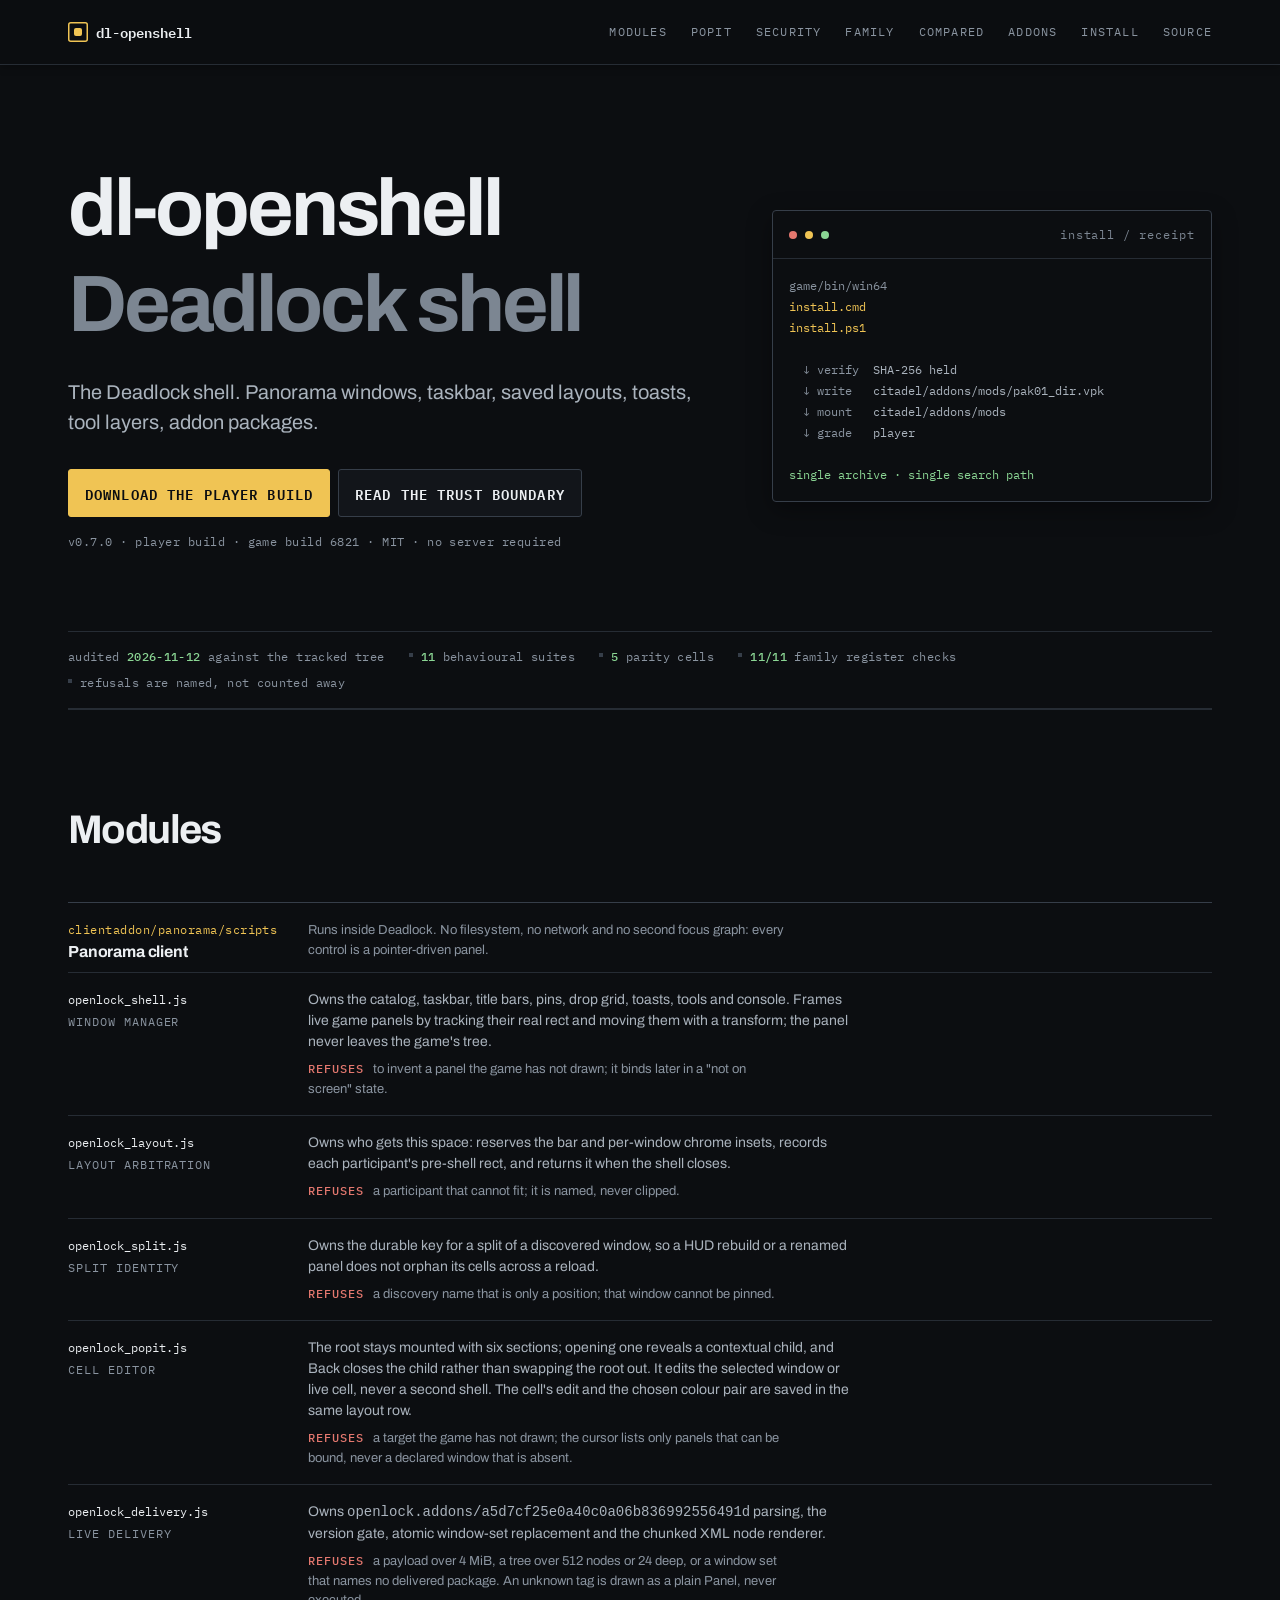
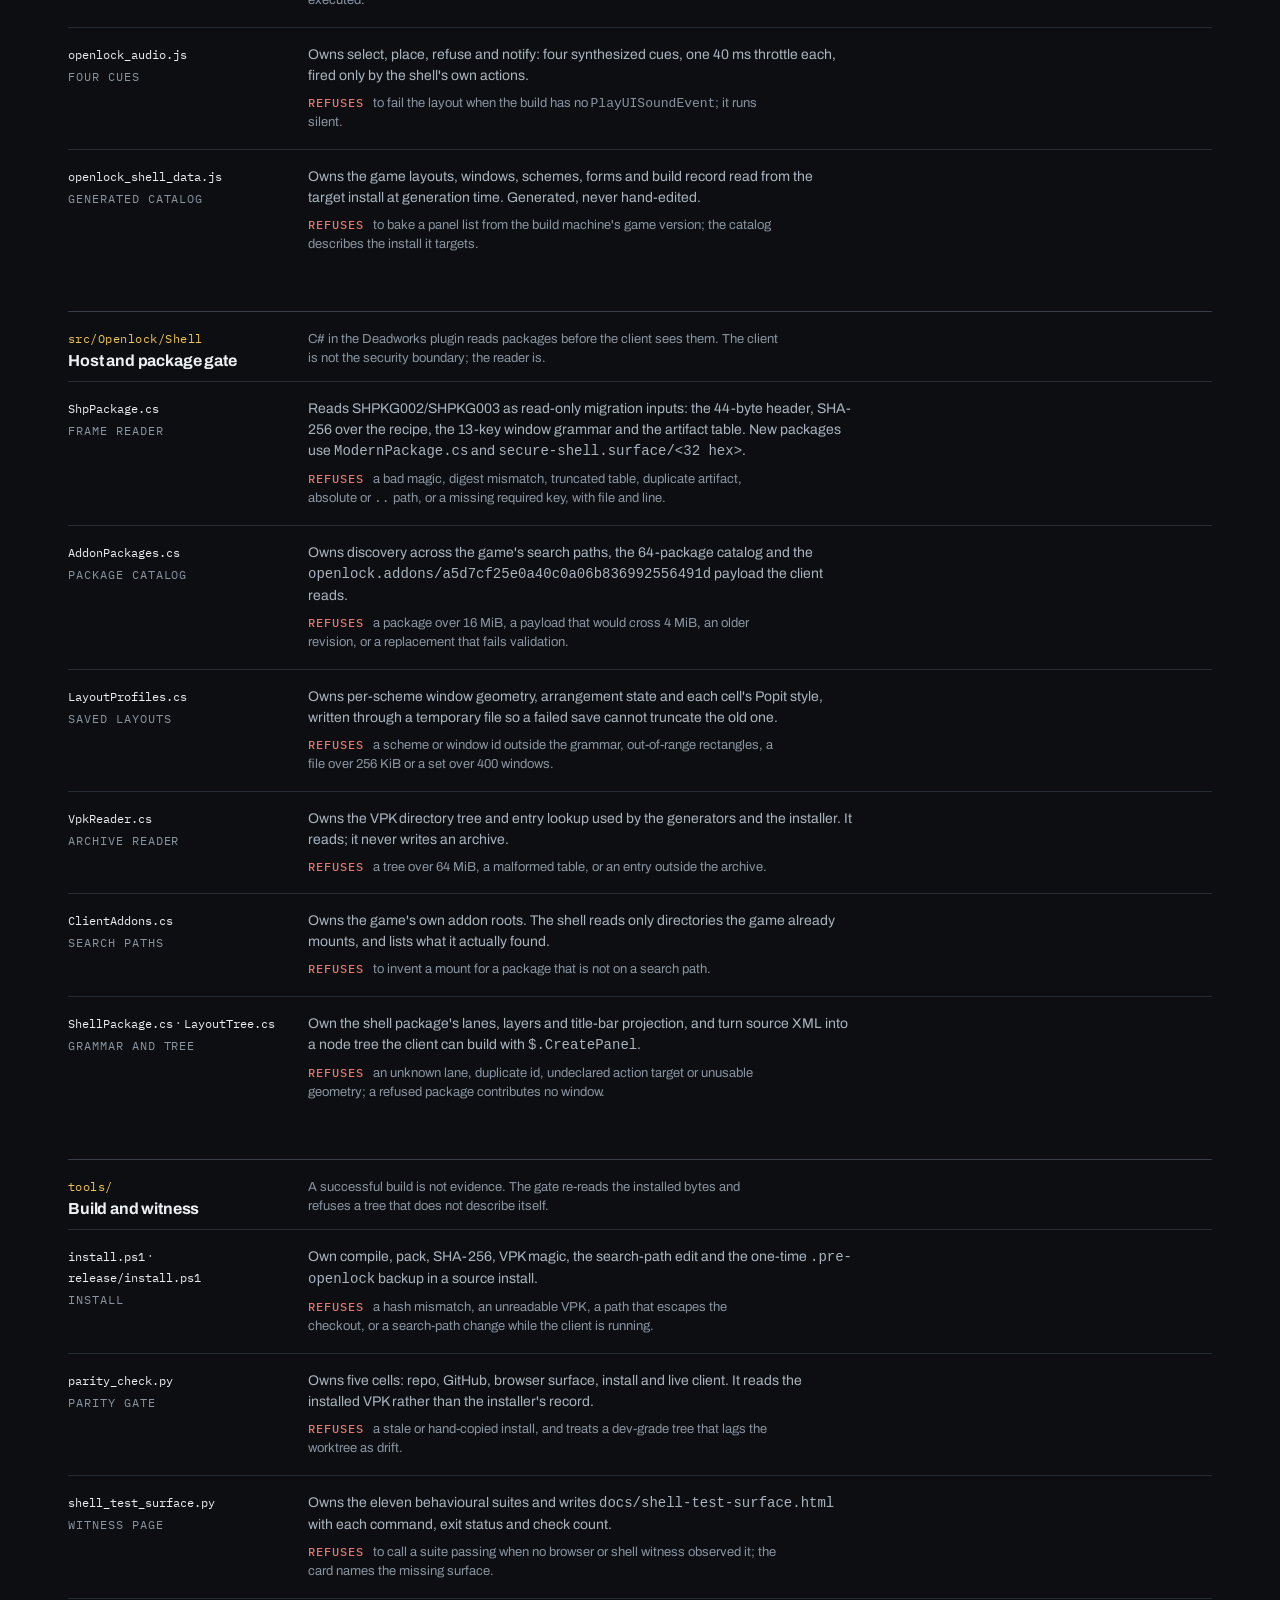
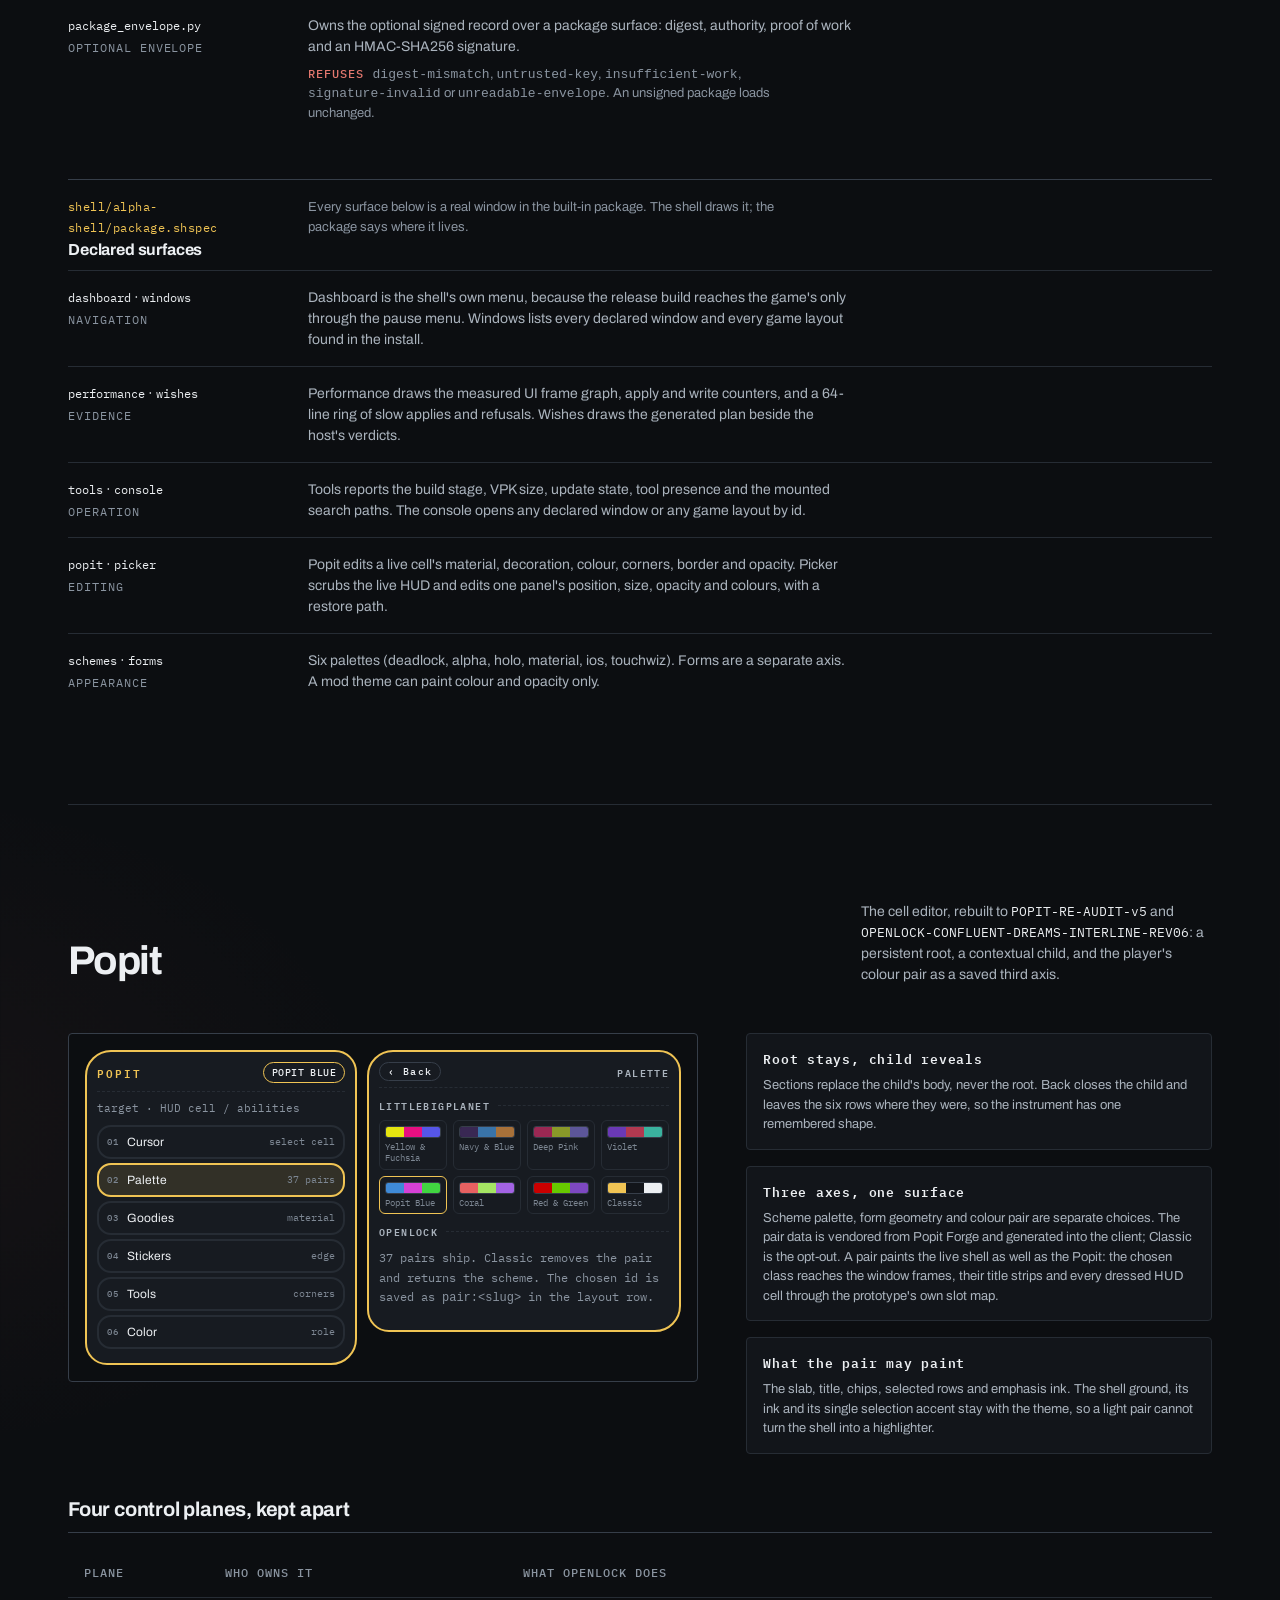
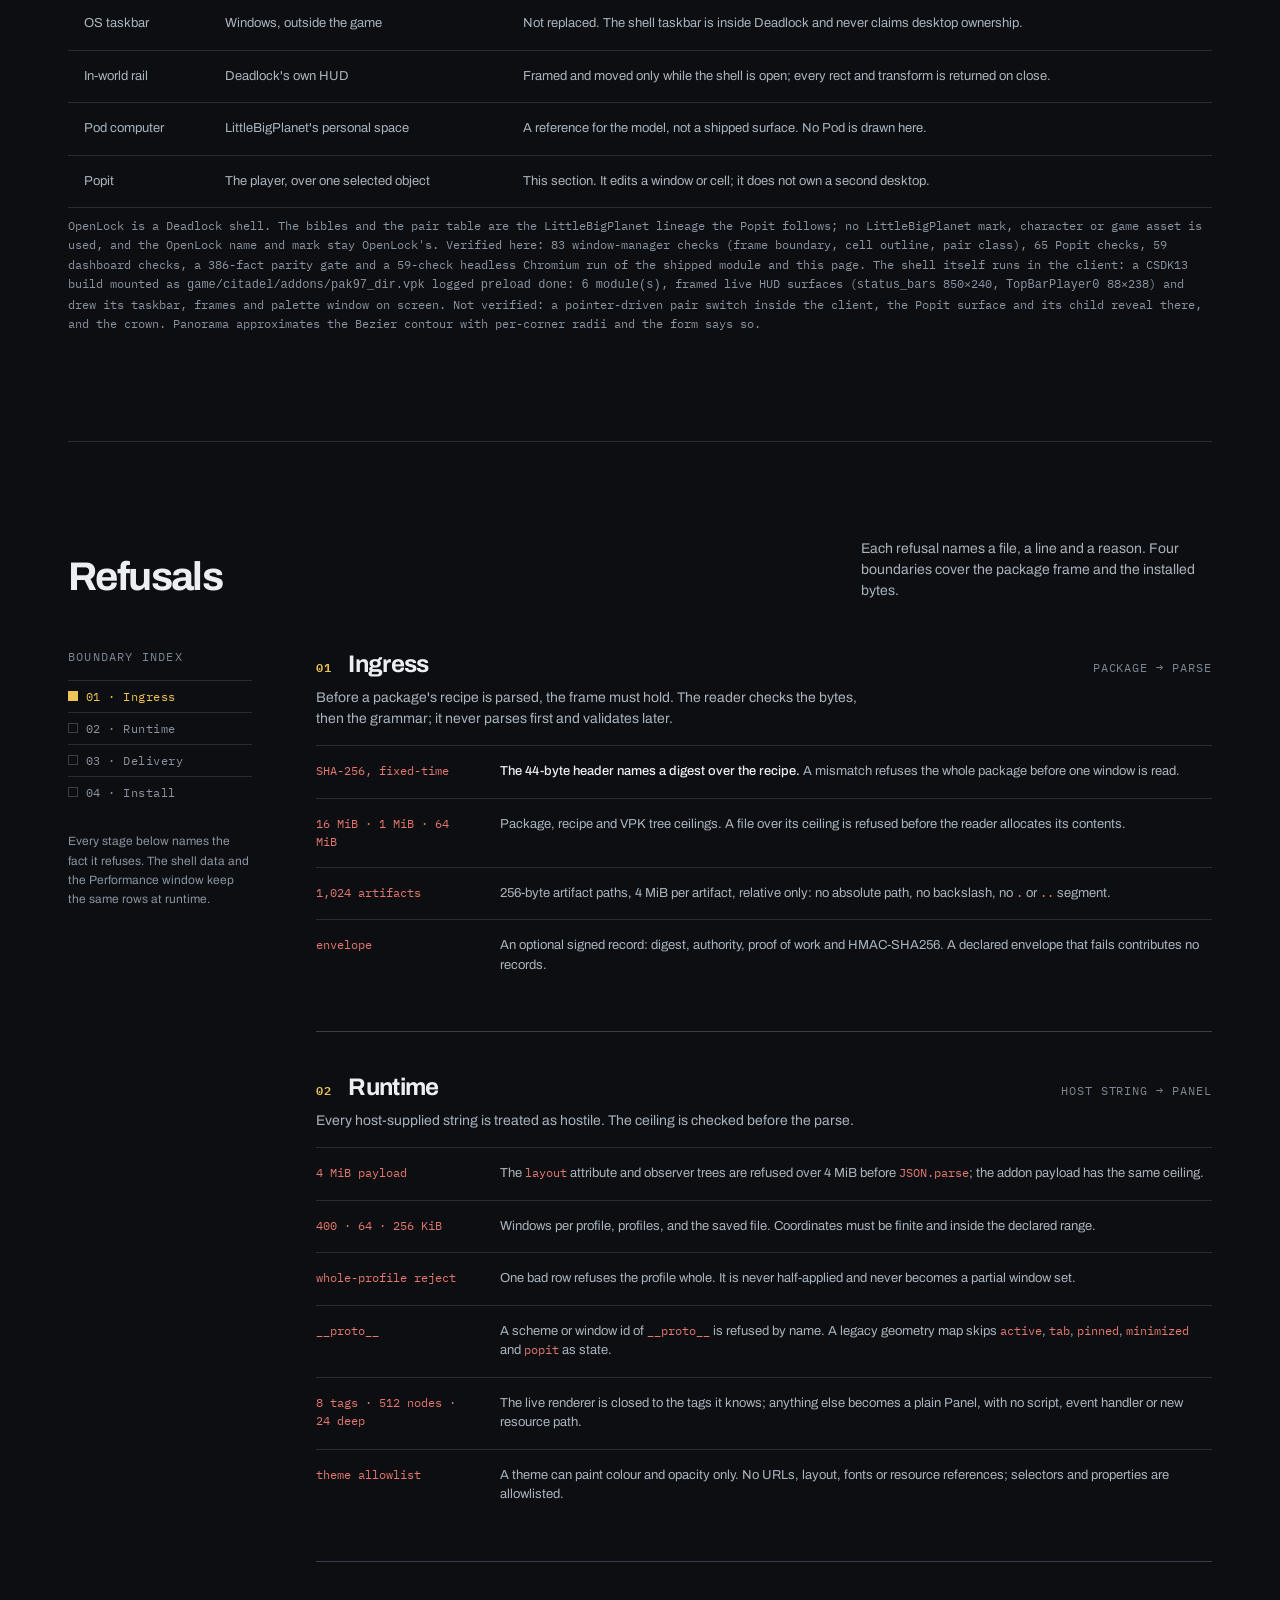
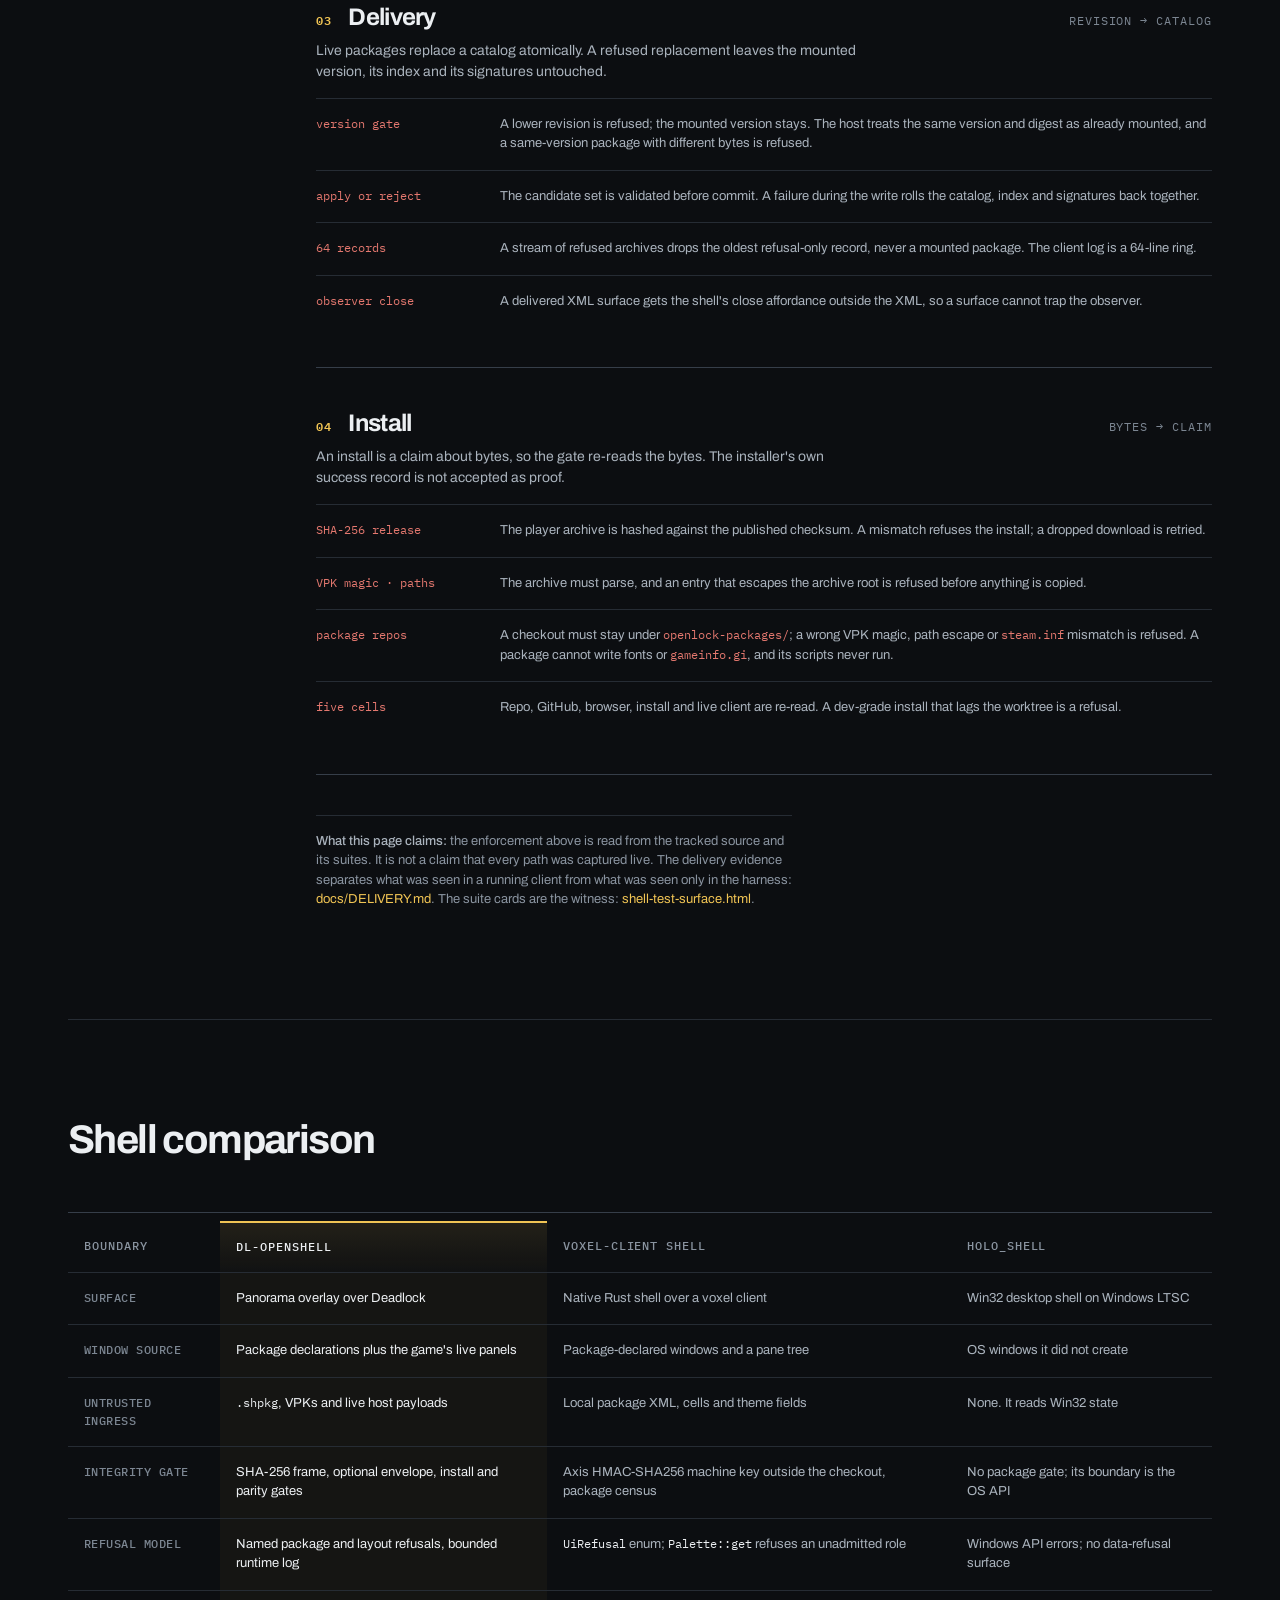
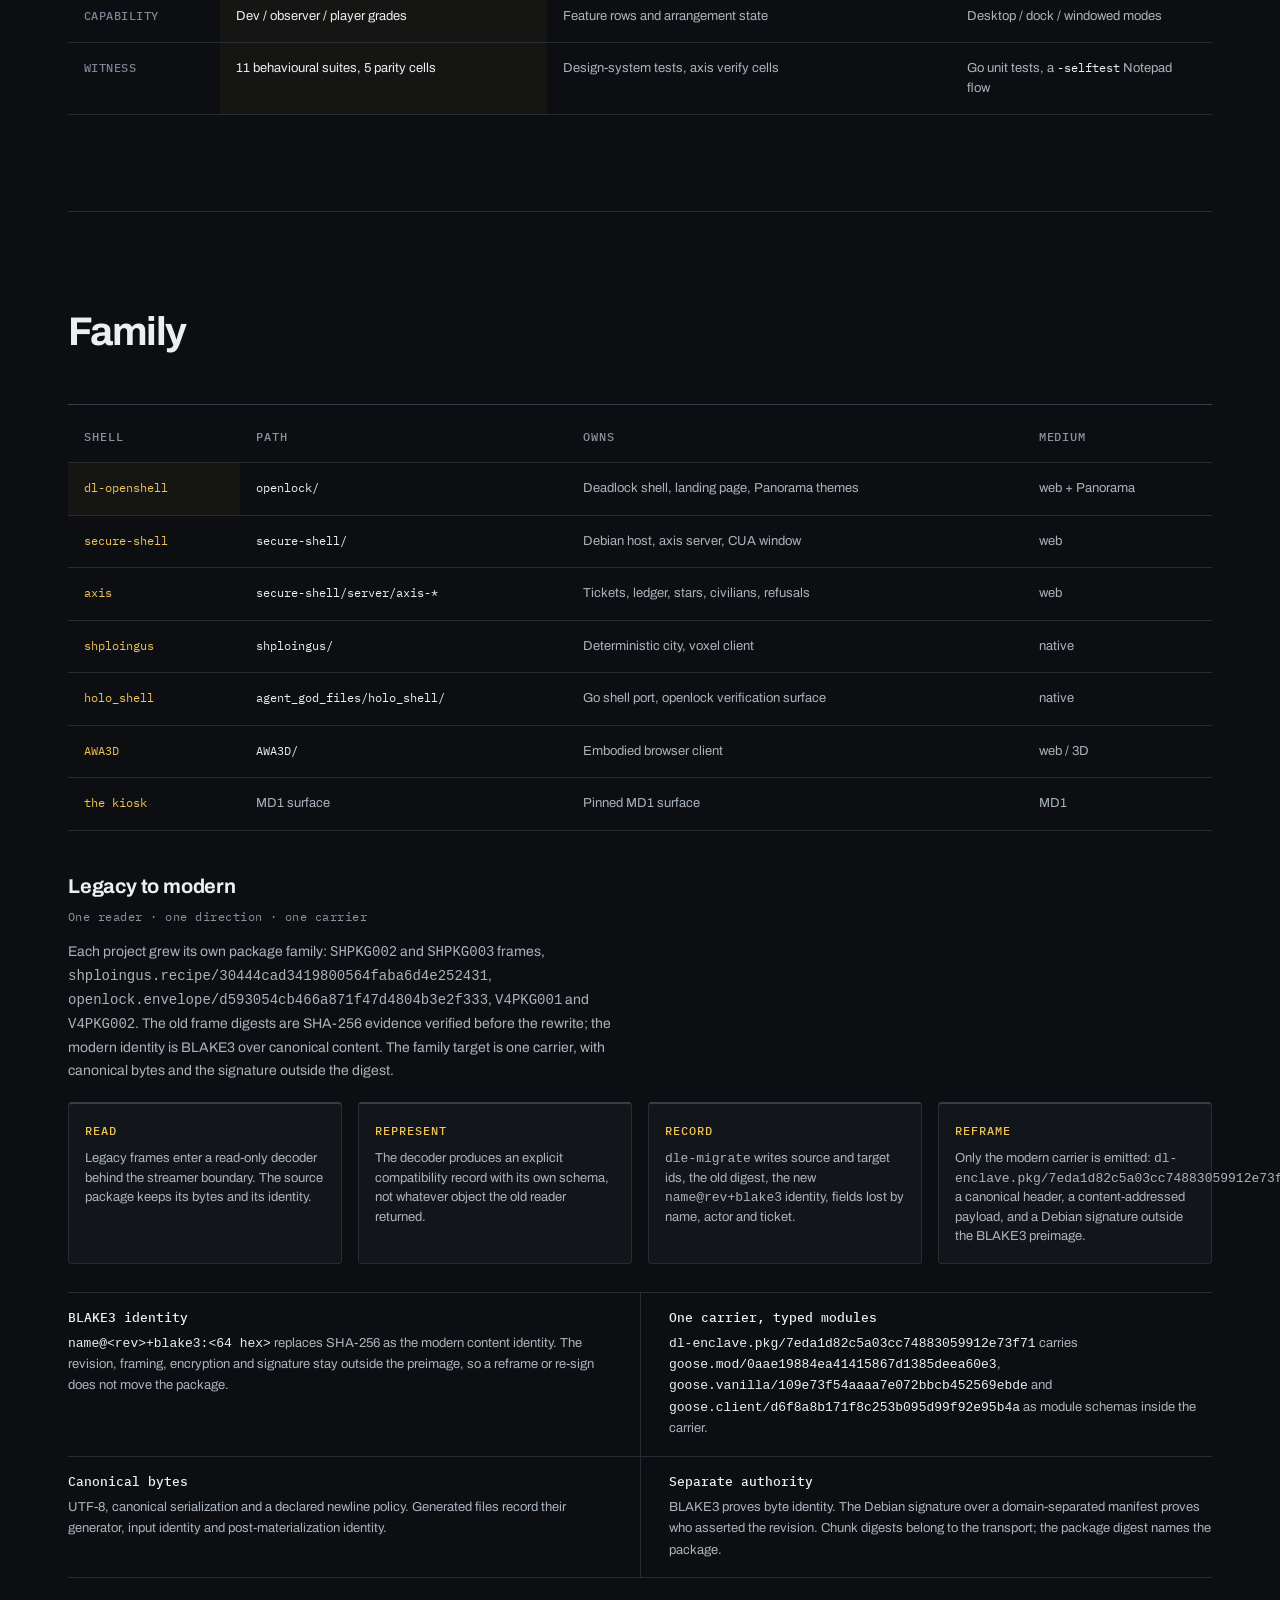
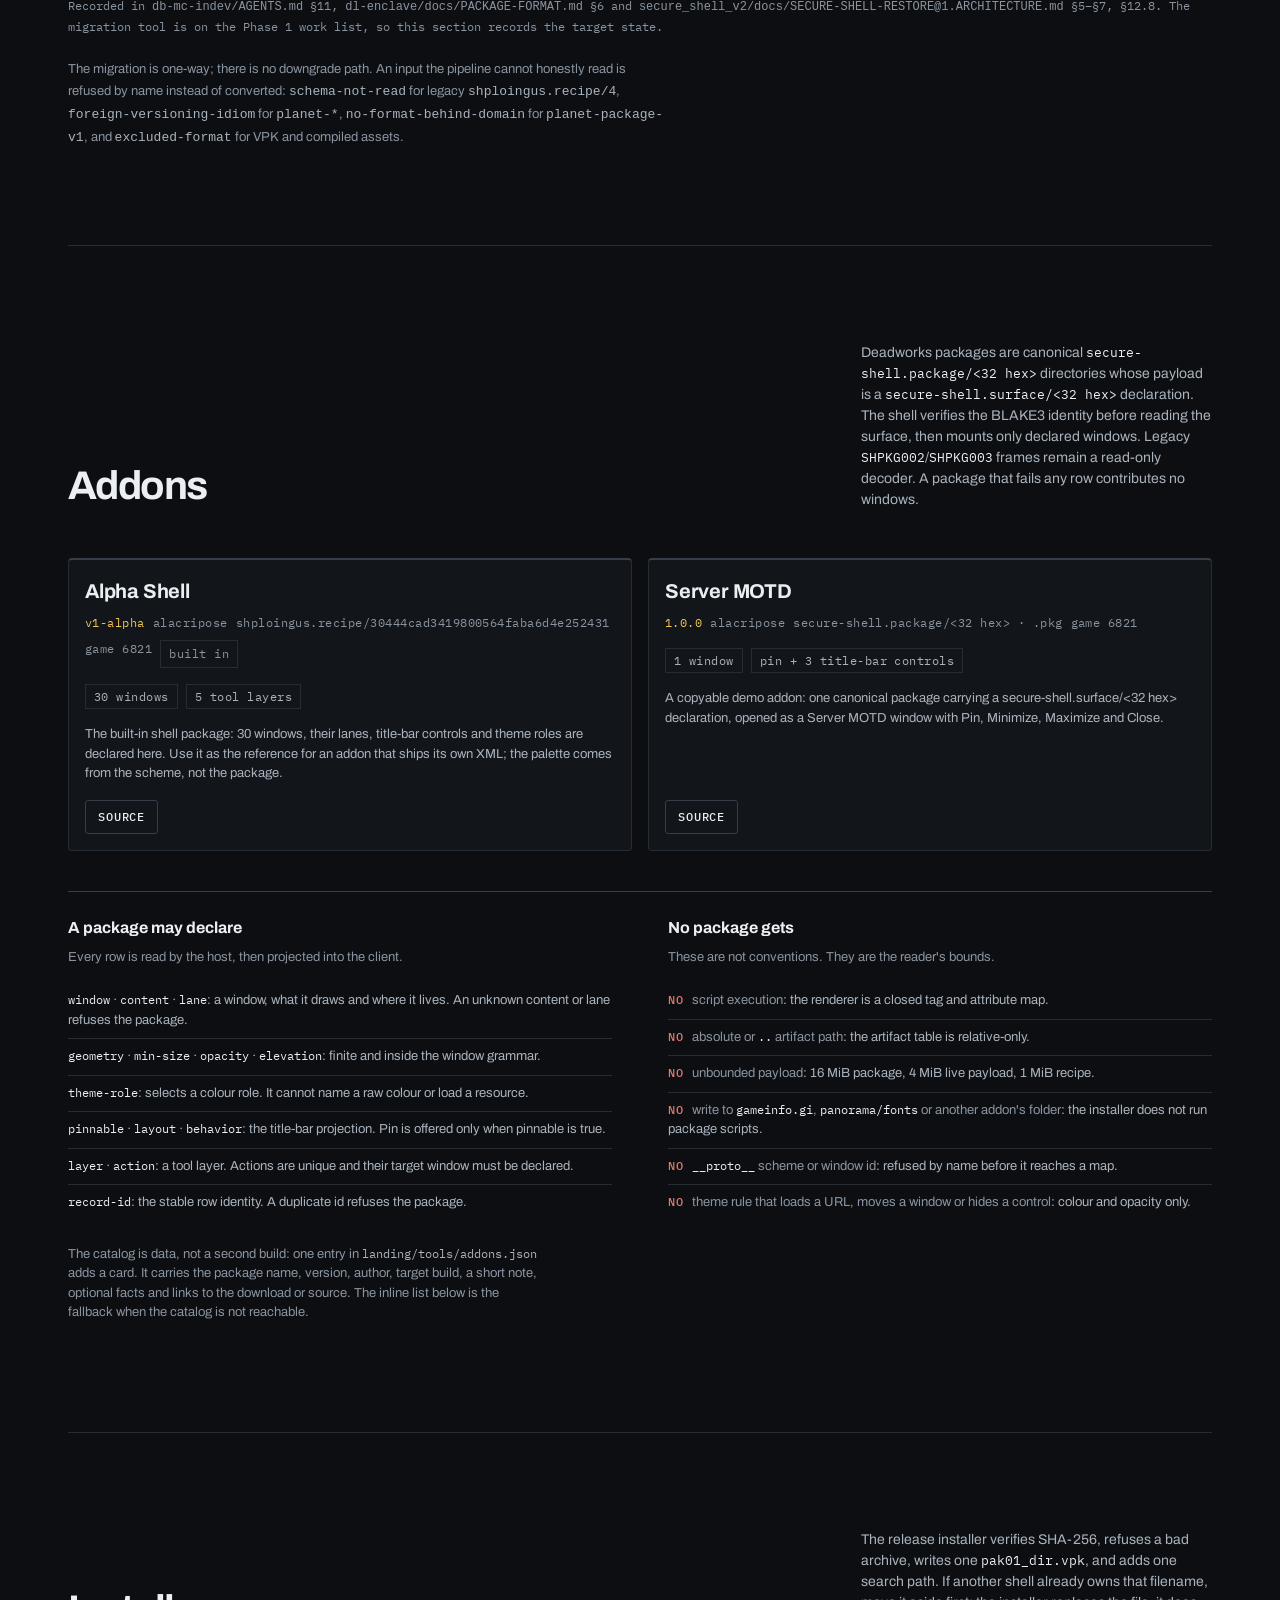
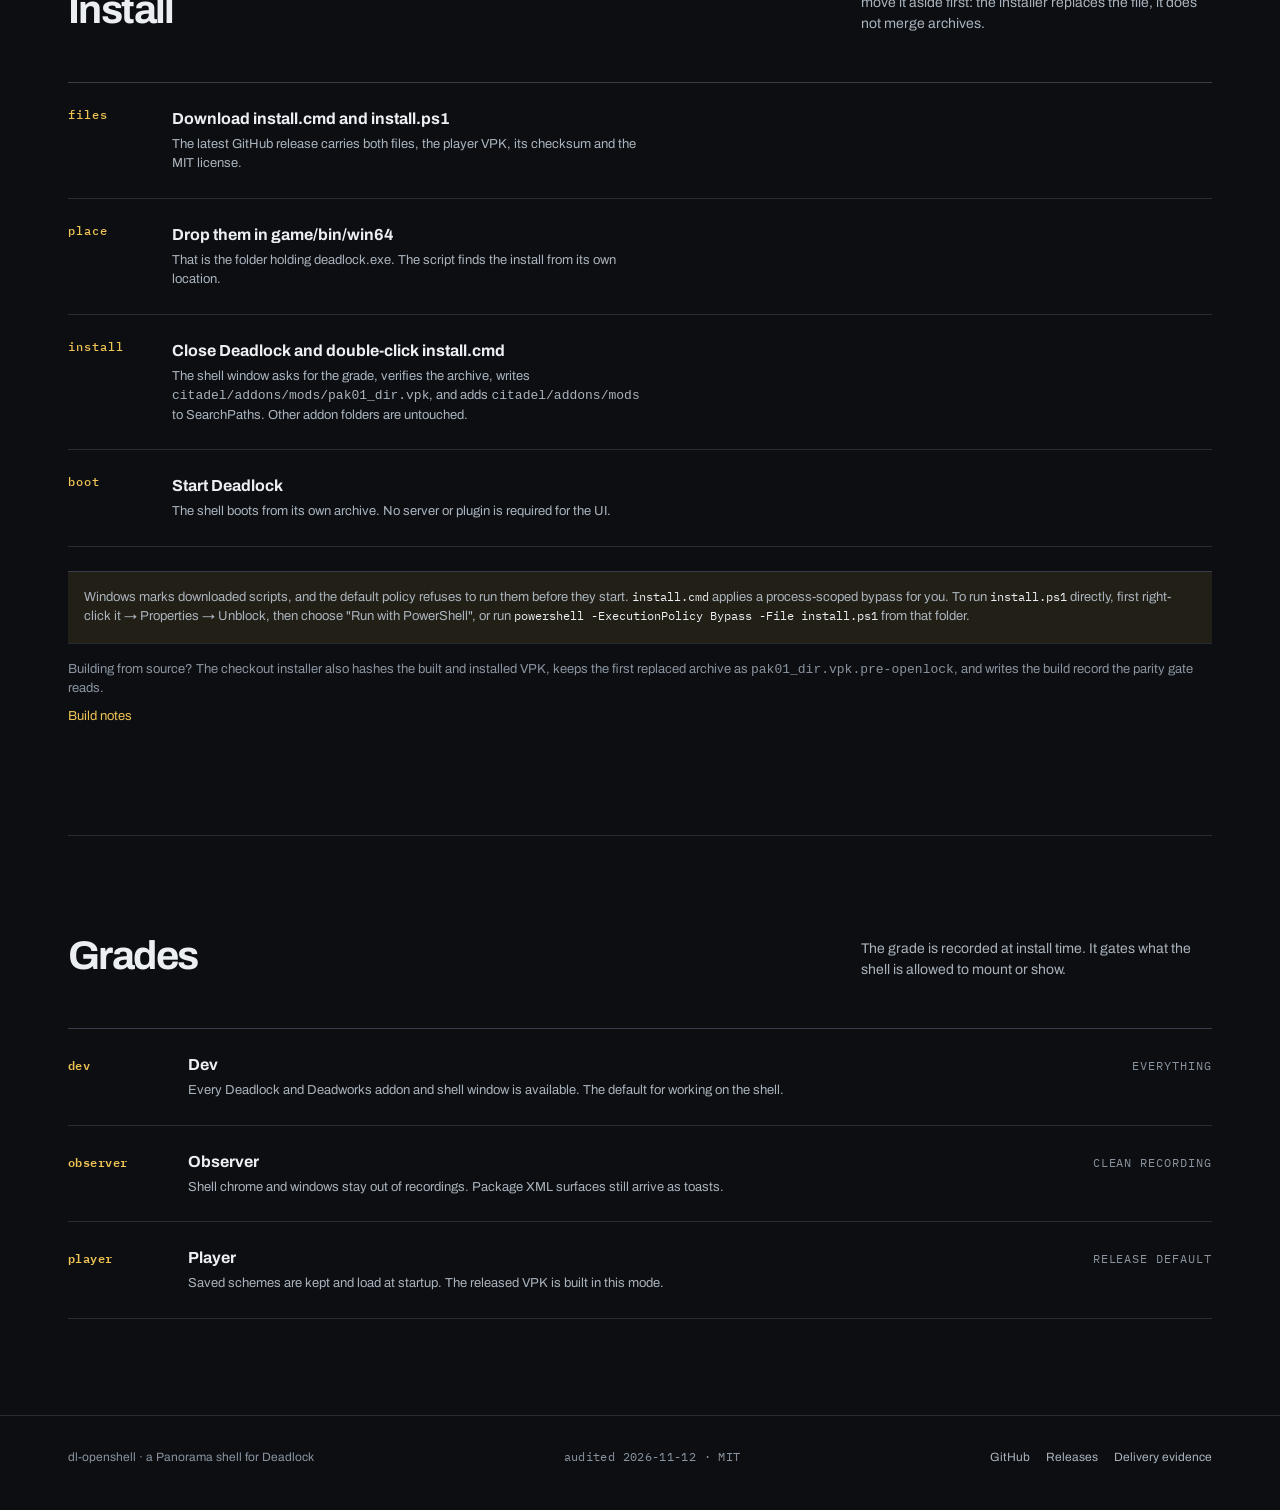
==== commit bac456db: "Describe the shipped shell state on the landing page. The Popit section now names the pair's reach i" ====
--- a/landing/index.html
+++ b/landing/index.html
@@ -671,7 +671,9 @@
           <article class="popit-note">
             <h3>Three axes, one surface</h3>
             <p>Scheme palette, form geometry and colour pair are separate choices. The pair data is
-              vendored from Popit Forge and generated into the client; Classic is the opt-out.</p>
+              vendored from Popit Forge and generated into the client; Classic is the opt-out. A pair
+              paints the live shell as well as the Popit: the chosen class reaches the window frames,
+              their title strips and every dressed HUD cell through the prototype's own slot map.</p>
           </article>
           <article class="popit-note">
             <h3>What the pair may paint</h3>
@@ -698,11 +700,15 @@
       </div>
       <p class="popit-honest">OpenLock is a Deadlock shell. The bibles and the pair table are the
         LittleBigPlanet lineage the Popit follows; no LittleBigPlanet mark, character or game asset
-        is used, and the OpenLock name and mark stay OpenLock's. Verified here: 65 Popit checks,
+        is used, and the OpenLock name and mark stay OpenLock's. Verified here: 83 window-manager checks
+      (frame boundary, cell outline, pair class), 65 Popit checks,
         59 dashboard checks, a 386-fact parity gate and a 59-check headless Chromium run of the
-        shipped module and this page. Not verified: the rendered crown and the child reveal in the
-        Deadlock client; no person has seen this surface in game. Panorama approximates the Bezier
-        contour with per-corner radii and the form says so.</p>
+        shipped module and this page. The shell itself runs in the client: a CSDK13 build mounted as
+        <code>game/citadel/addons/pak97_dir.vpk</code> logged <code>preload done: 6 module(s)</code>,
+        framed live HUD surfaces (<code>status_bars</code> 850×240, <code>TopBarPlayer0</code> 88×238)
+        and drew its taskbar, frames and palette window on screen. Not verified: a pointer-driven
+        pair switch inside the client, the Popit surface and its child reveal there, and the crown.
+        Panorama approximates the Bezier contour with per-corner radii and the form says so.</p>
     </section>
 
     <section id="security" aria-labelledby="security-title">
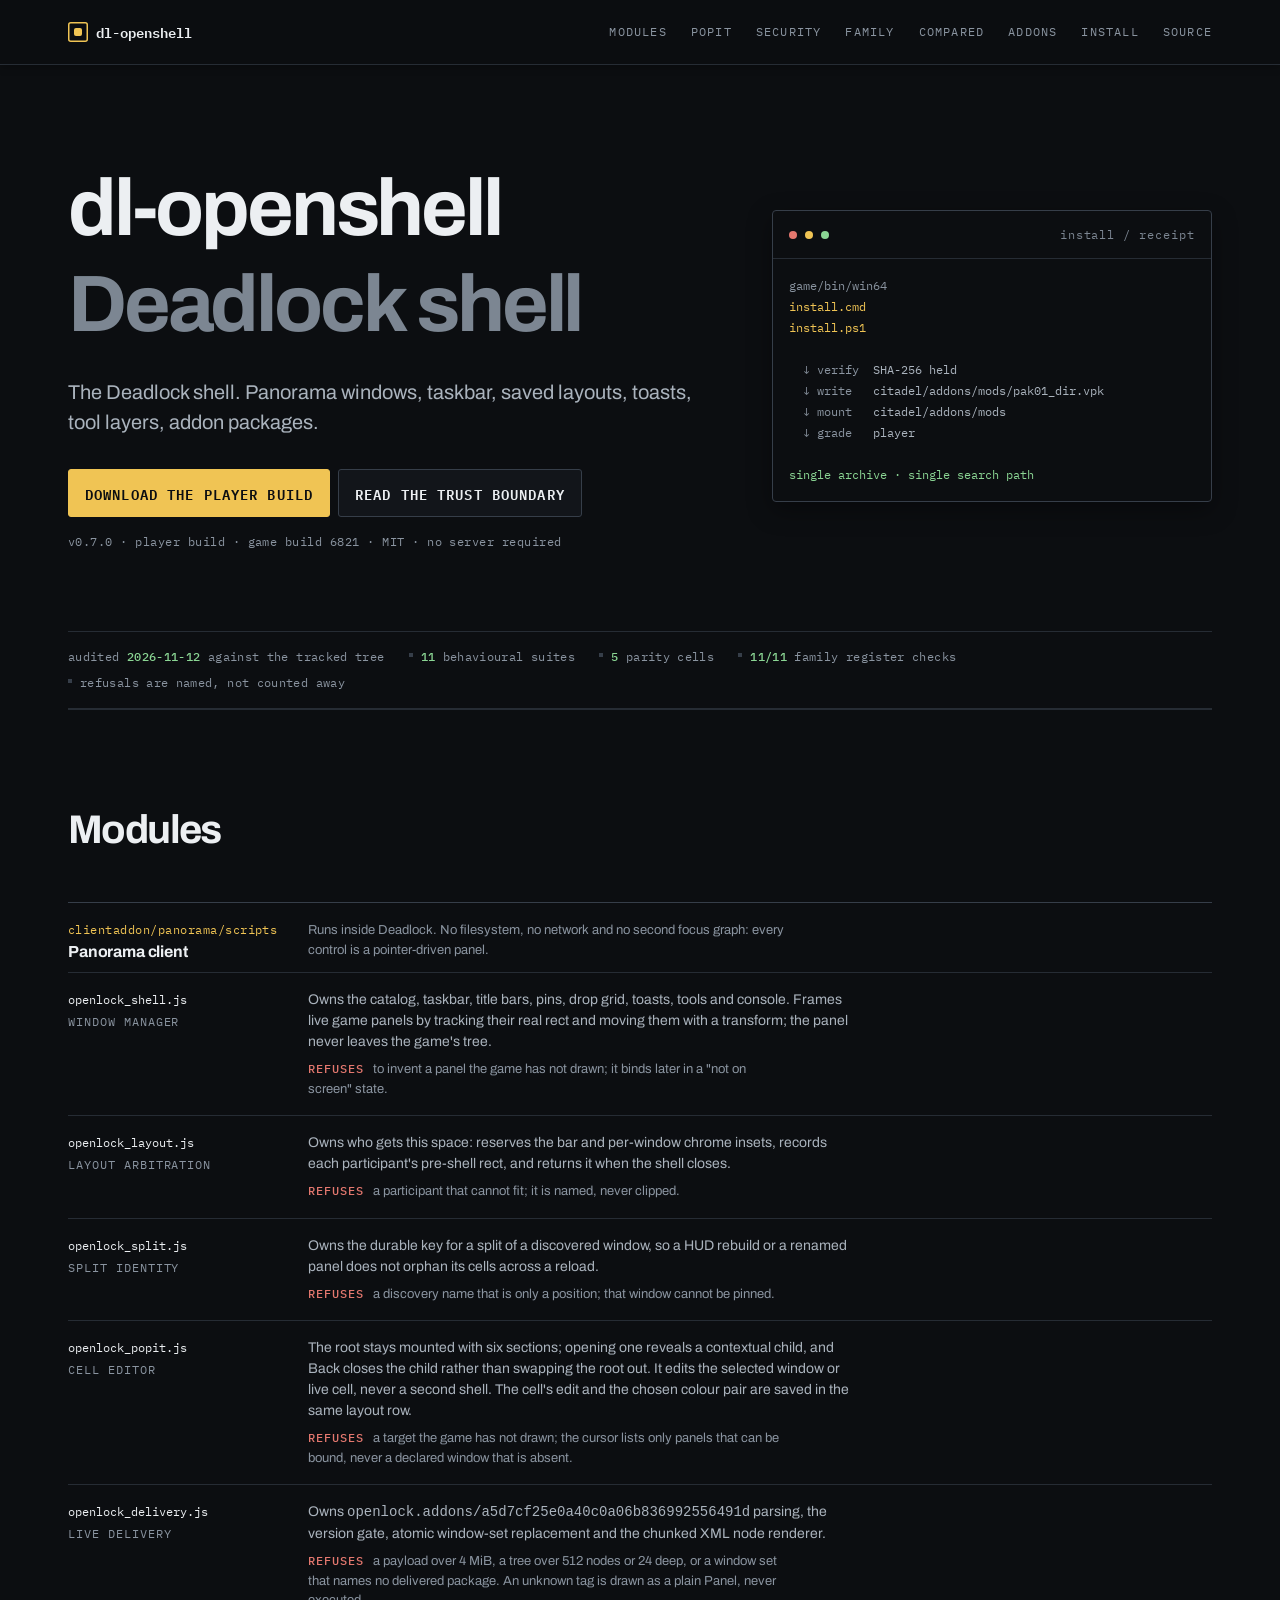
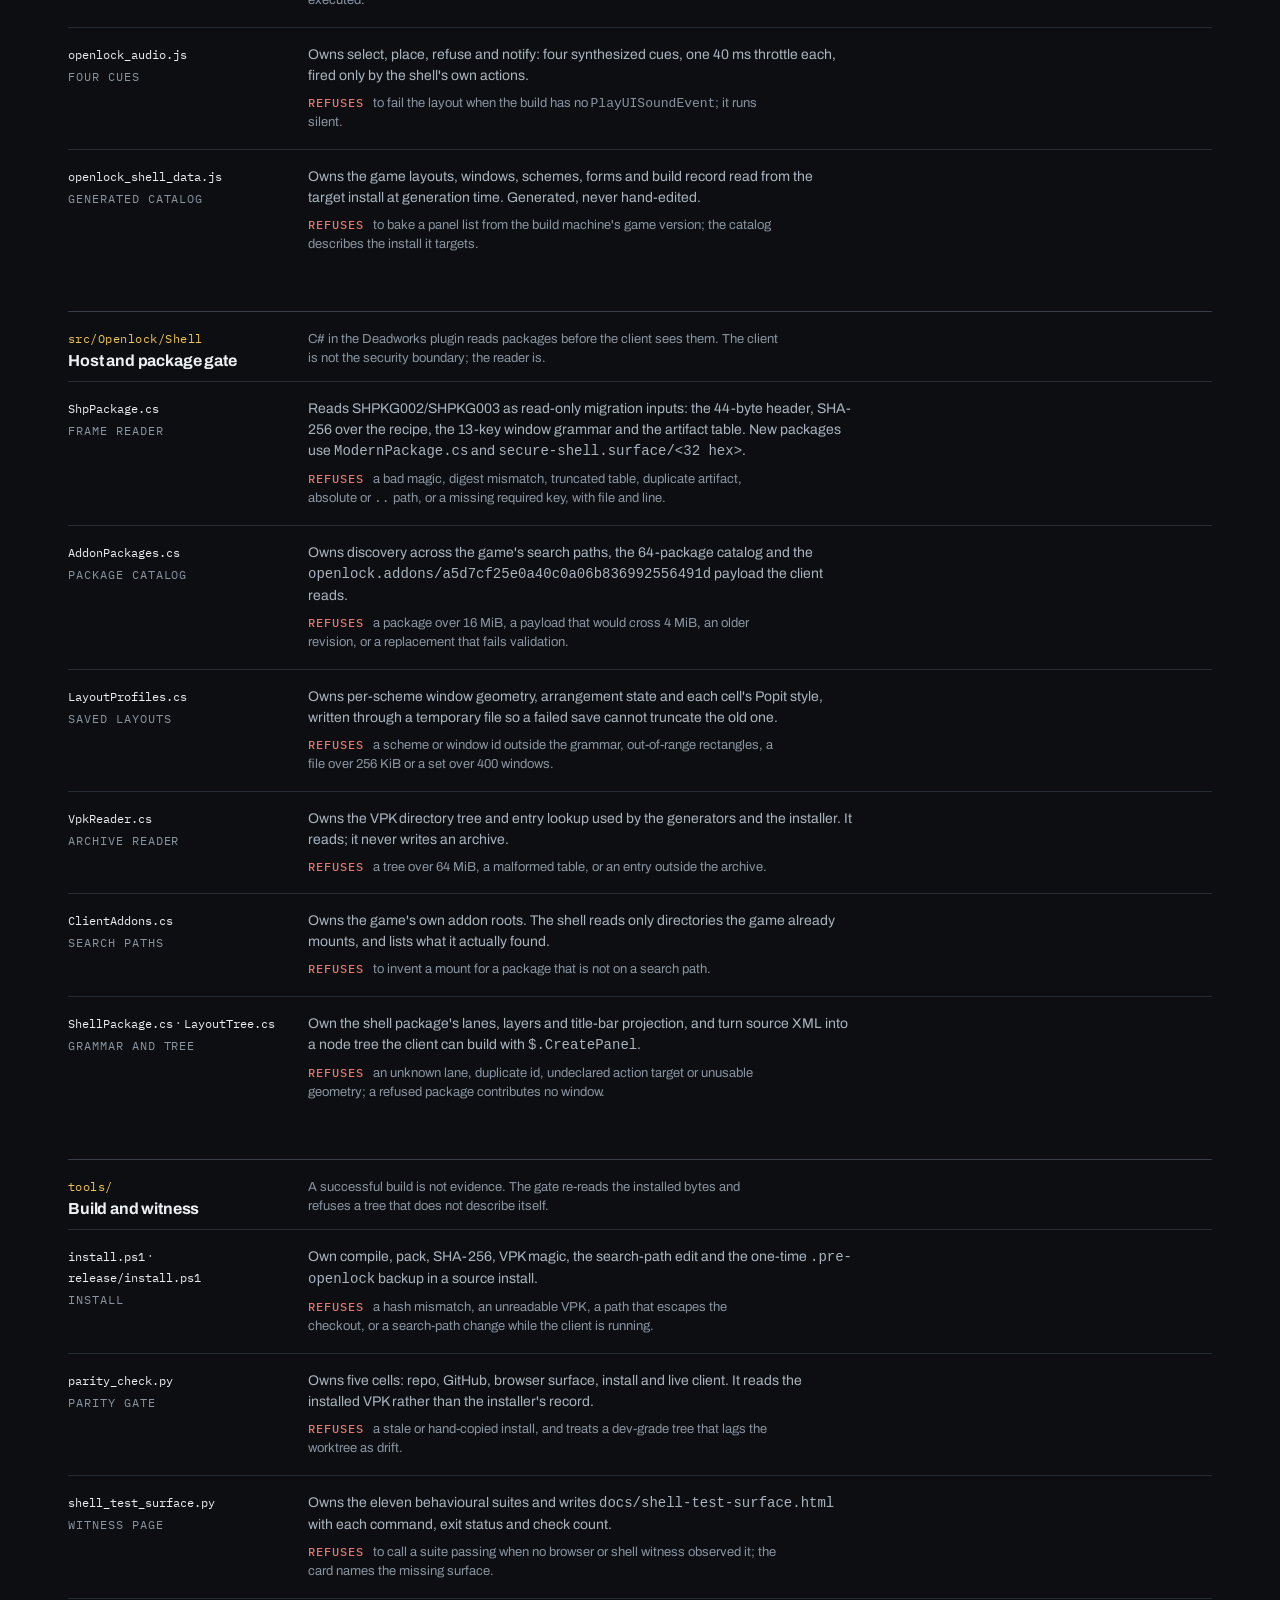
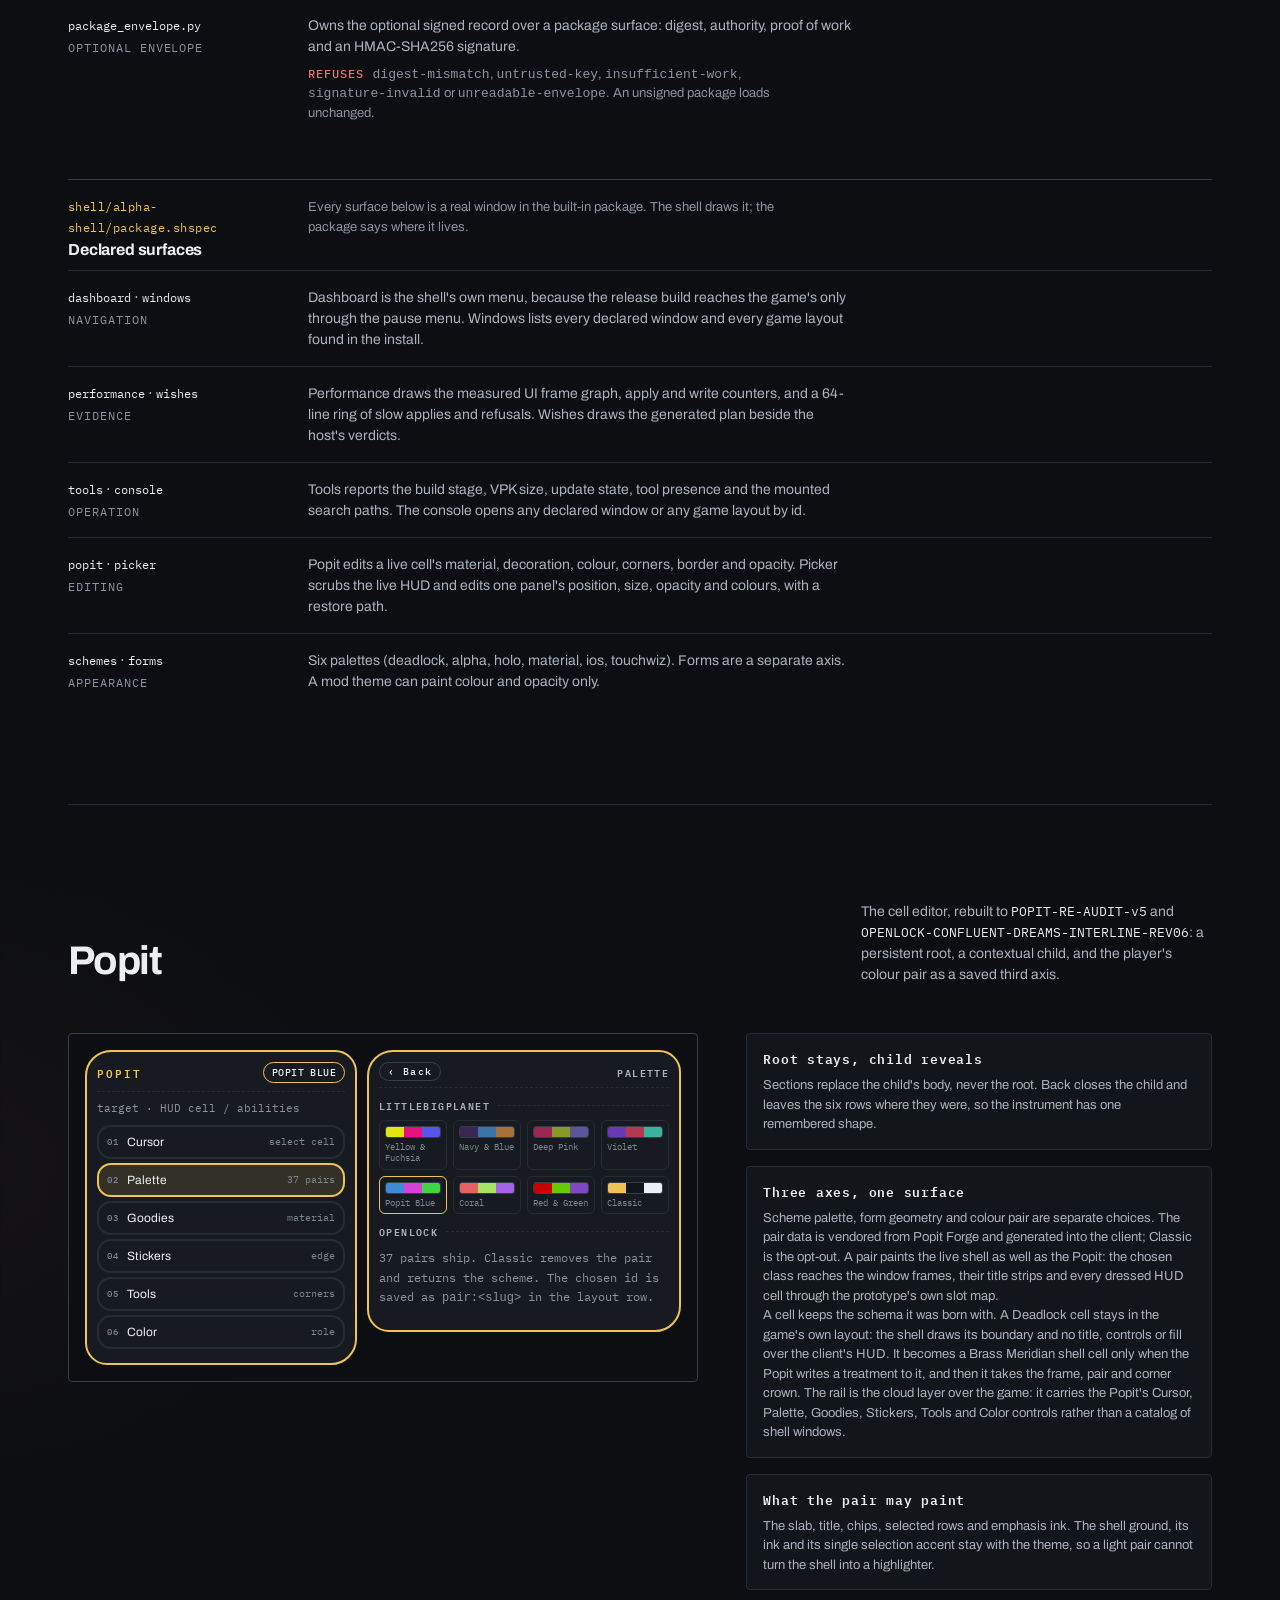
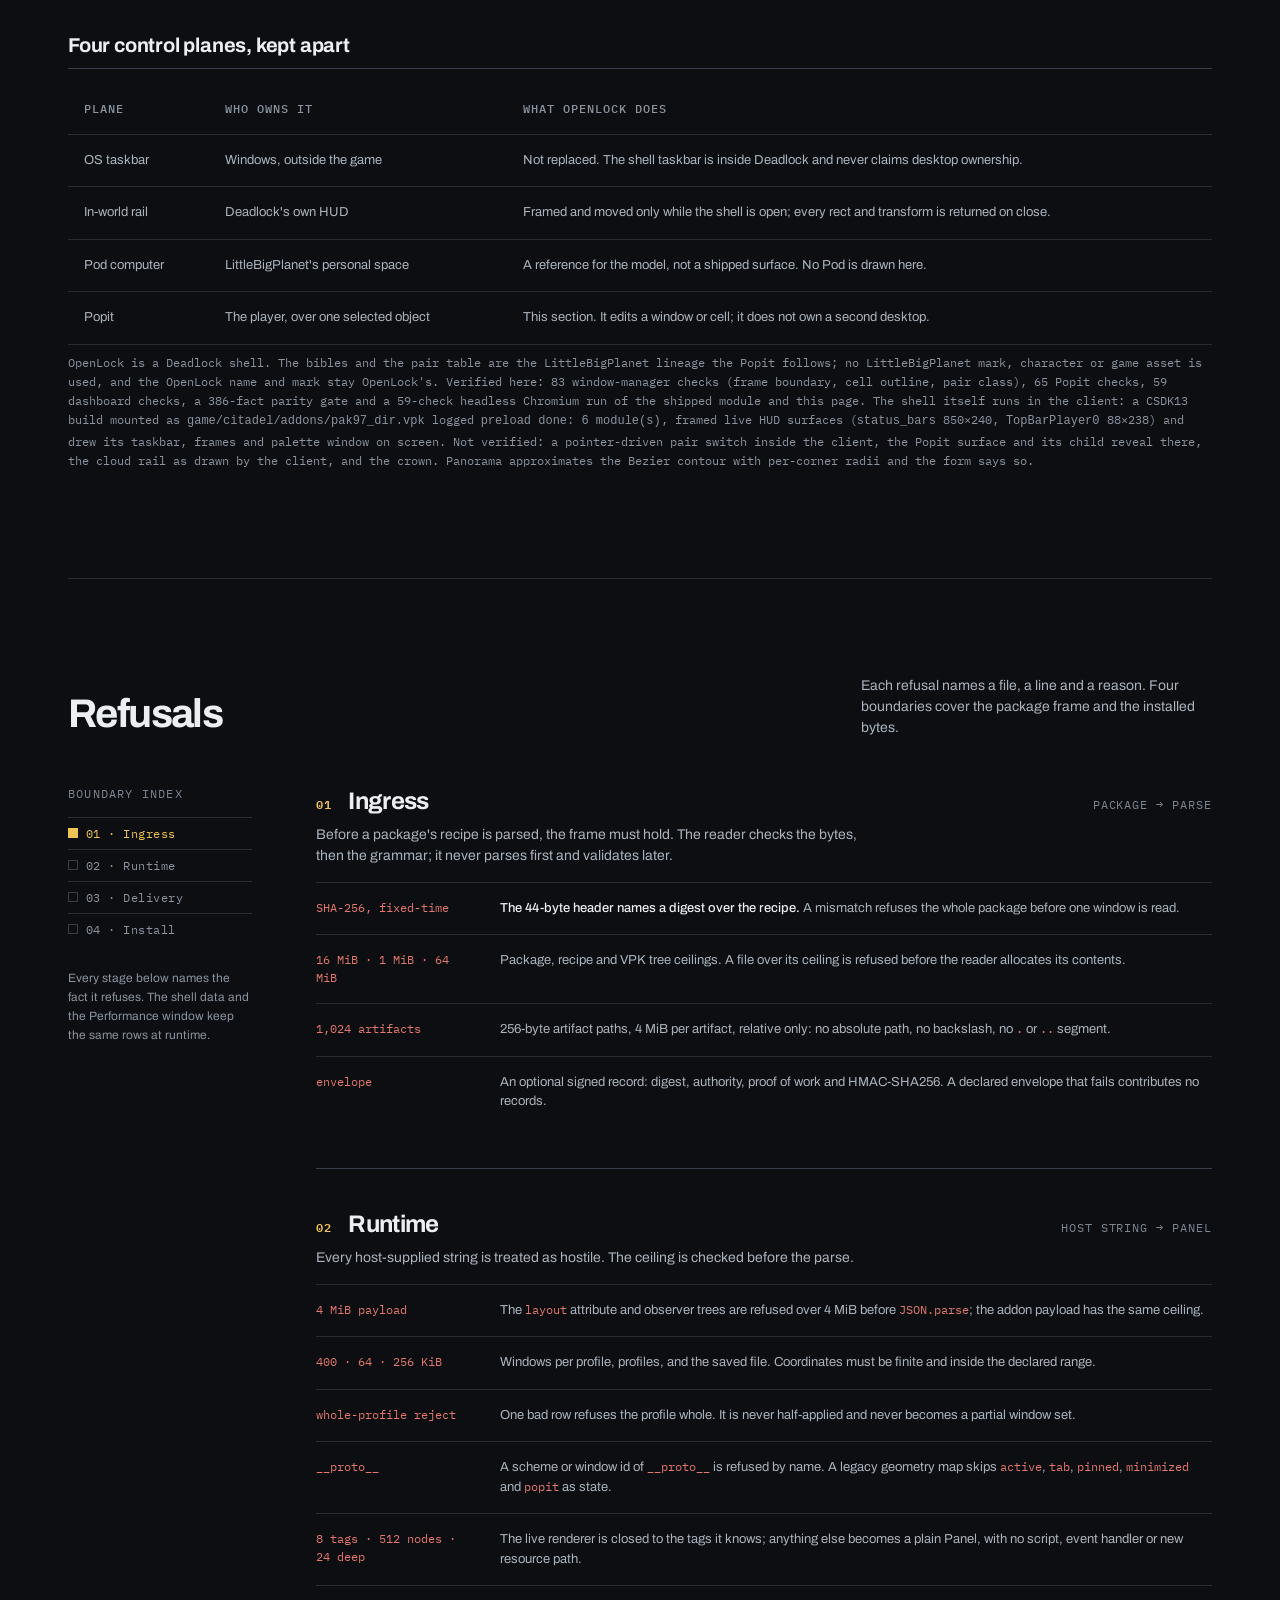
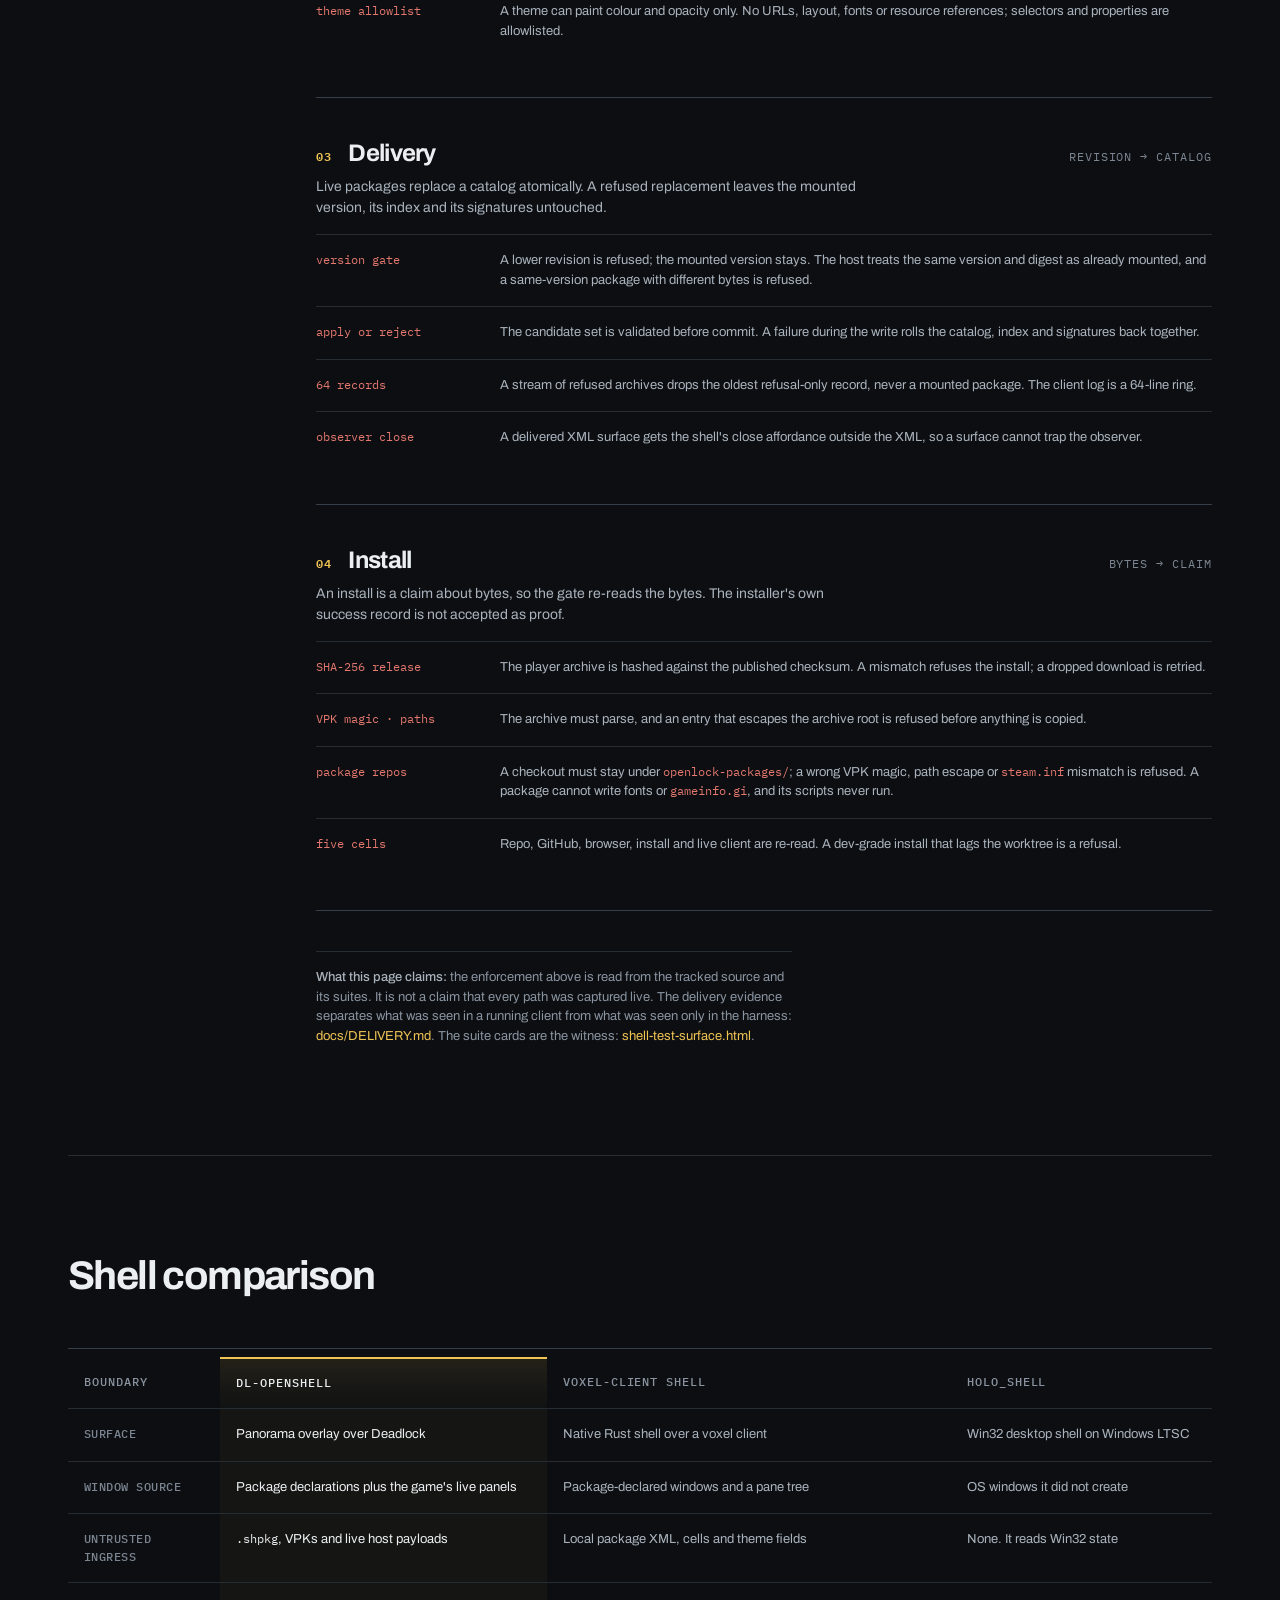
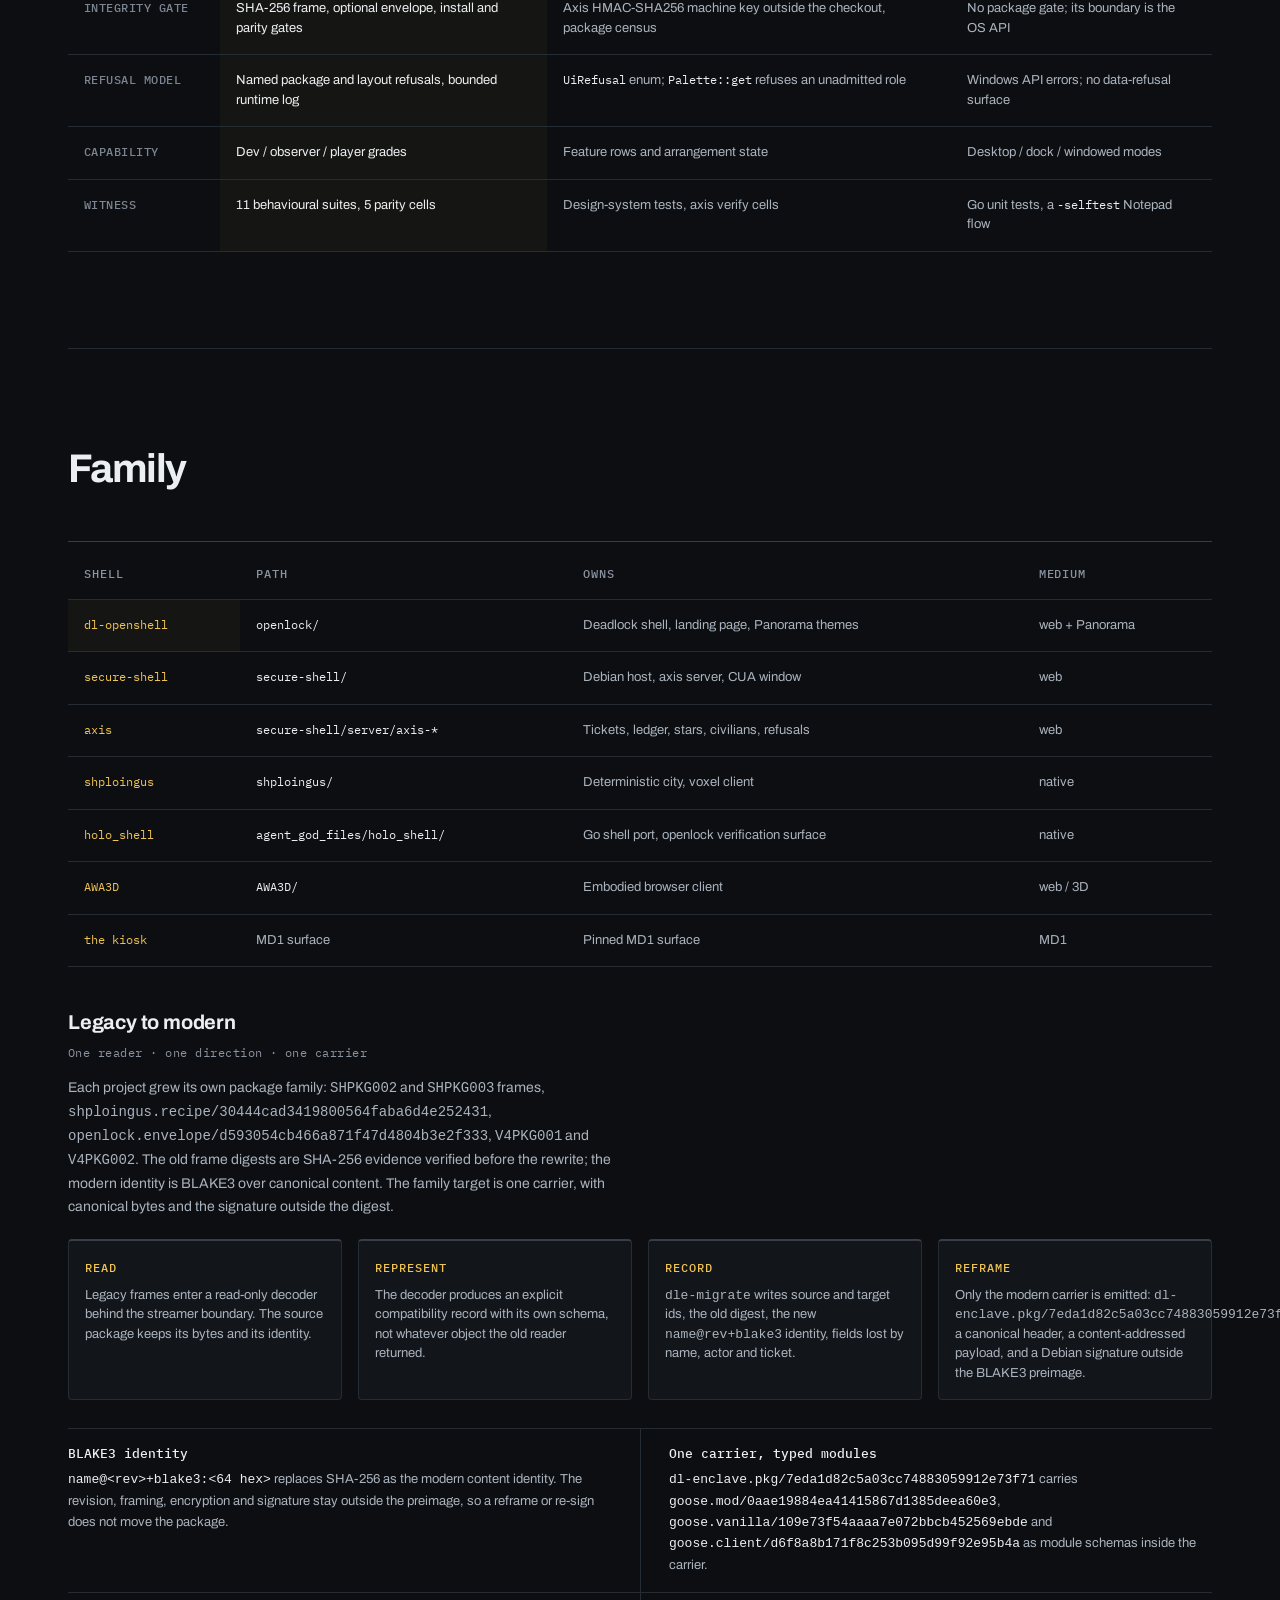
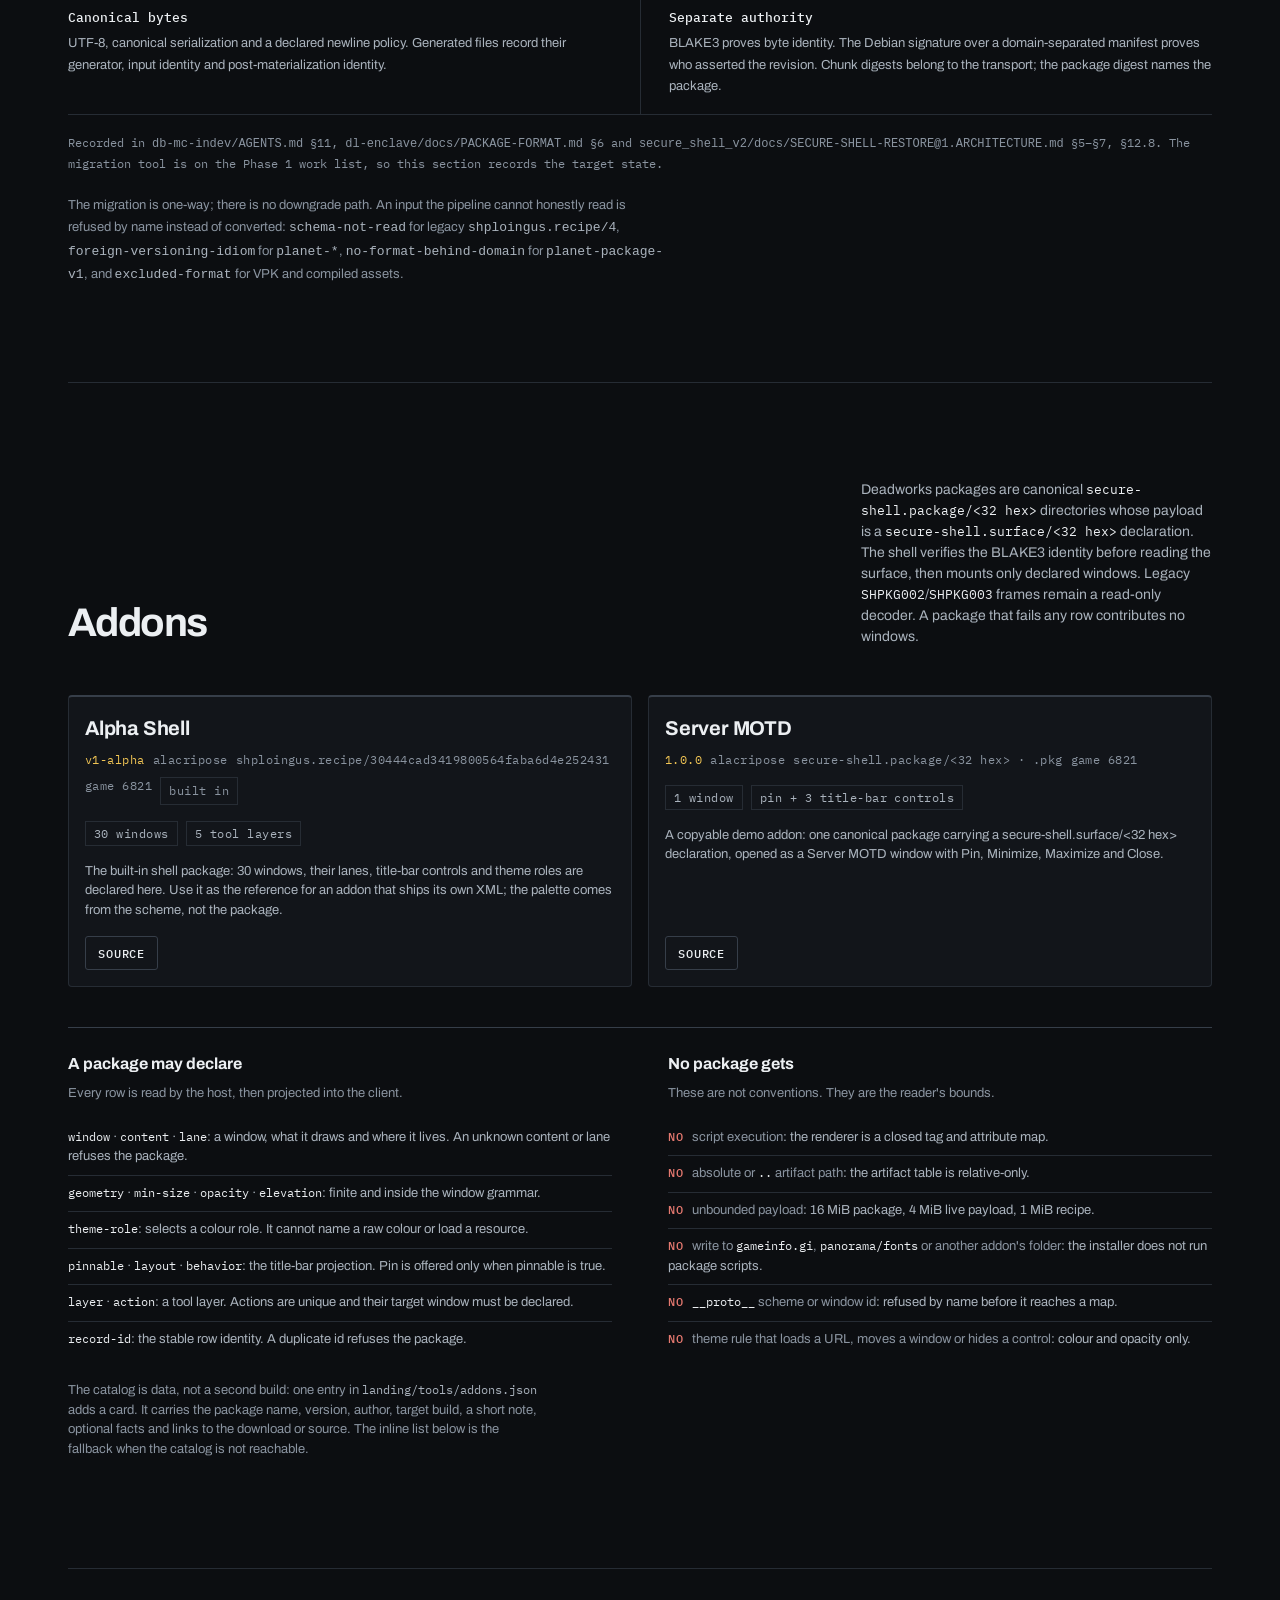
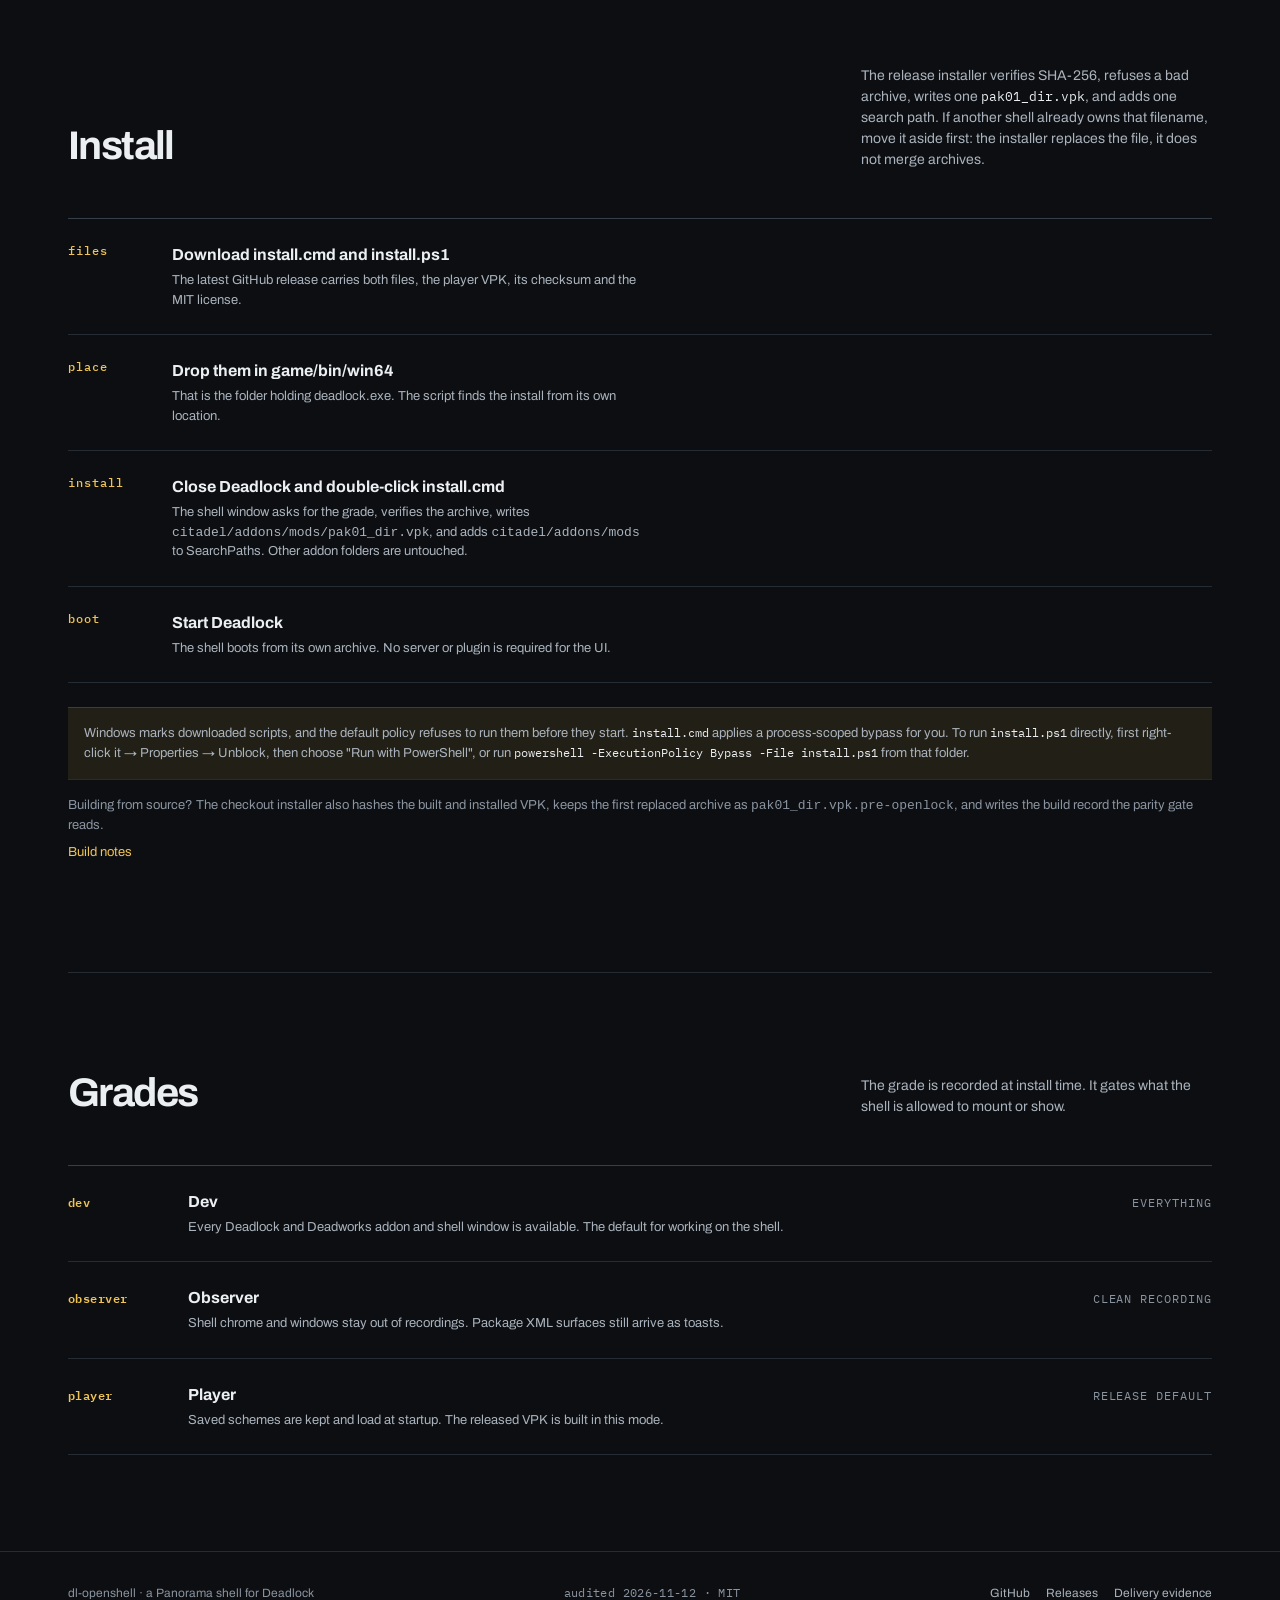
==== commit 9c503a7c: "Give game cells their own schema and make the rail a Popit surface. Discovered HUD cells now stay in" ====
--- a/landing/index.html
+++ b/landing/index.html
@@ -674,6 +674,12 @@
               vendored from Popit Forge and generated into the client; Classic is the opt-out. A pair
               paints the live shell as well as the Popit: the chosen class reaches the window frames,
               their title strips and every dressed HUD cell through the prototype's own slot map.</p>
+            <p>A cell keeps the schema it was born with. A Deadlock cell stays in the game's own
+              layout: the shell draws its boundary and no title, controls or fill over the client's
+              HUD. It becomes a Brass Meridian shell cell only when the Popit writes a treatment to
+              it, and then it takes the frame, pair and corner crown. The rail is the cloud layer
+              over the game: it carries the Popit's Cursor, Palette, Goodies, Stickers, Tools and
+              Color controls rather than a catalog of shell windows.</p>
           </article>
           <article class="popit-note">
             <h3>What the pair may paint</h3>
@@ -707,7 +713,8 @@
         <code>game/citadel/addons/pak97_dir.vpk</code> logged <code>preload done: 6 module(s)</code>,
         framed live HUD surfaces (<code>status_bars</code> 850×240, <code>TopBarPlayer0</code> 88×238)
         and drew its taskbar, frames and palette window on screen. Not verified: a pointer-driven
-        pair switch inside the client, the Popit surface and its child reveal there, and the crown.
+        pair switch inside the client, the Popit surface and its child reveal there, the cloud
+        rail as drawn by the client, and the crown.
         Panorama approximates the Bezier contour with per-corner radii and the form says so.</p>
     </section>
 
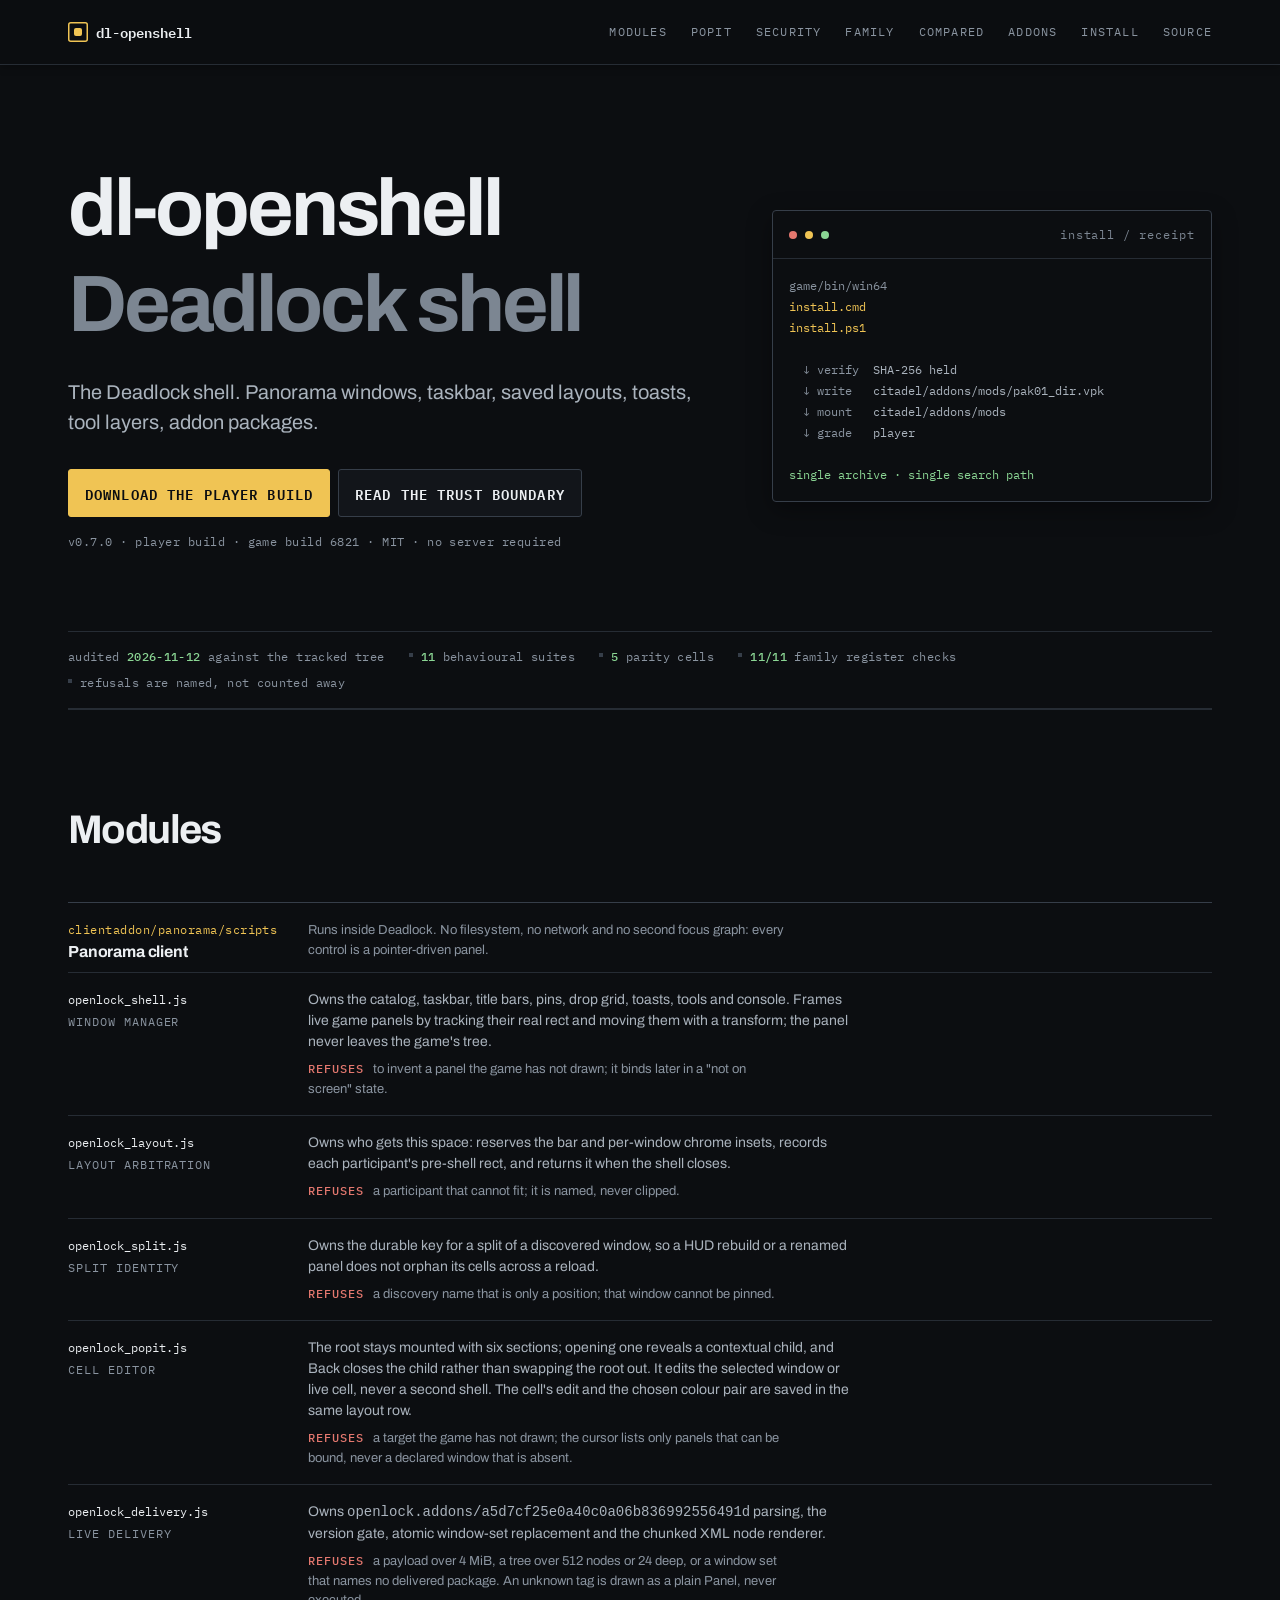
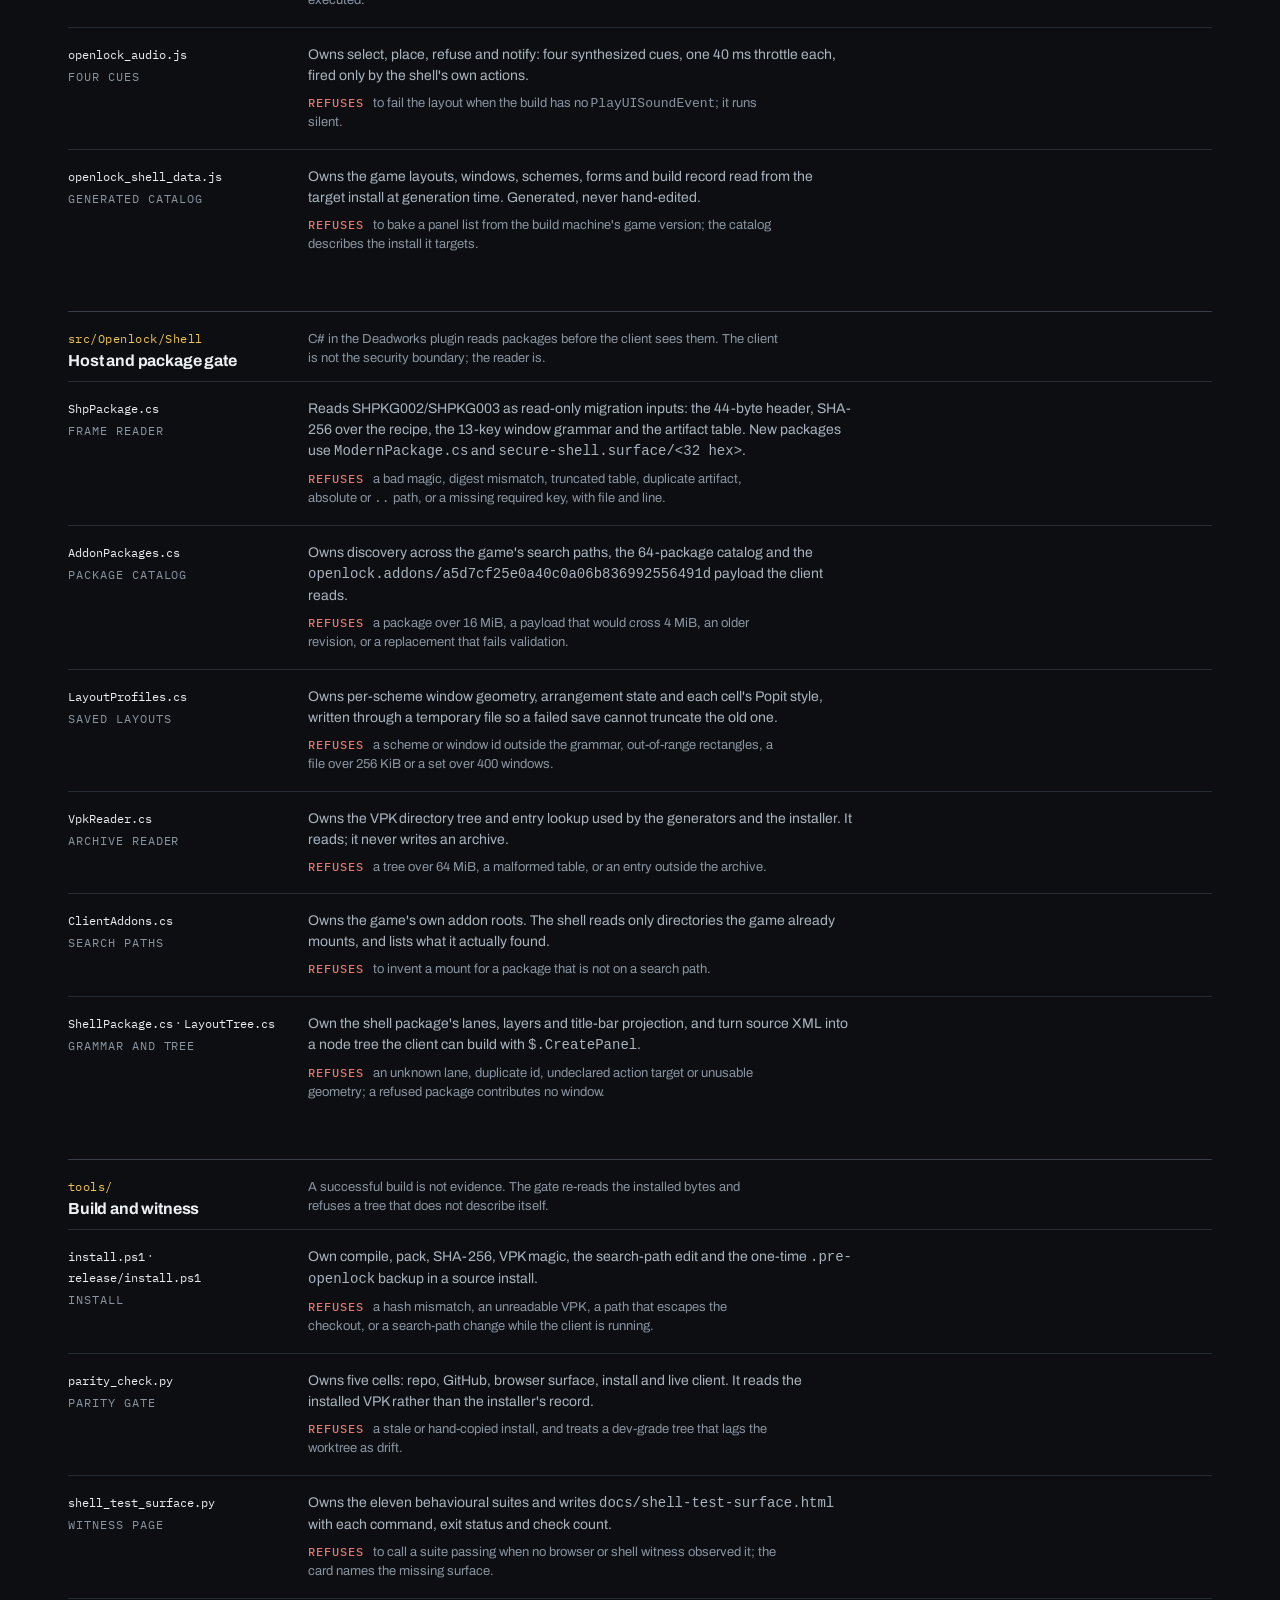
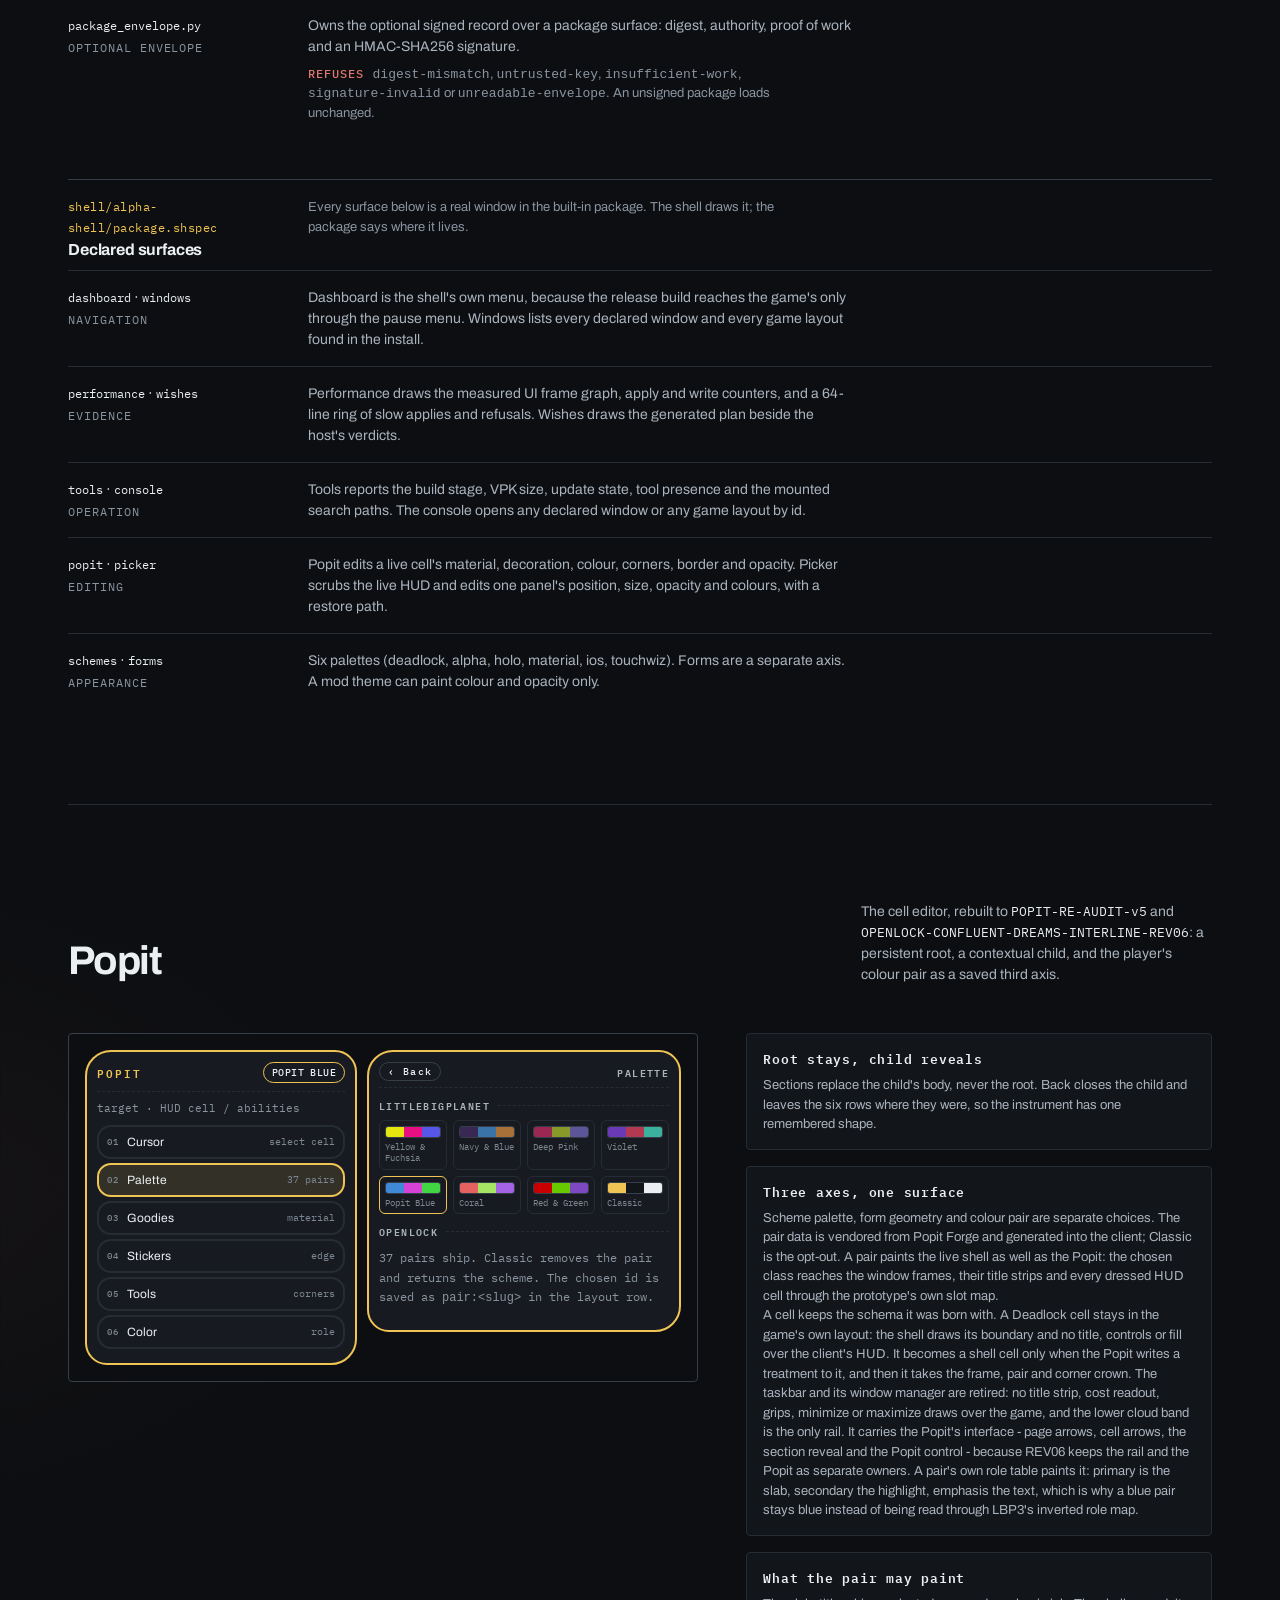
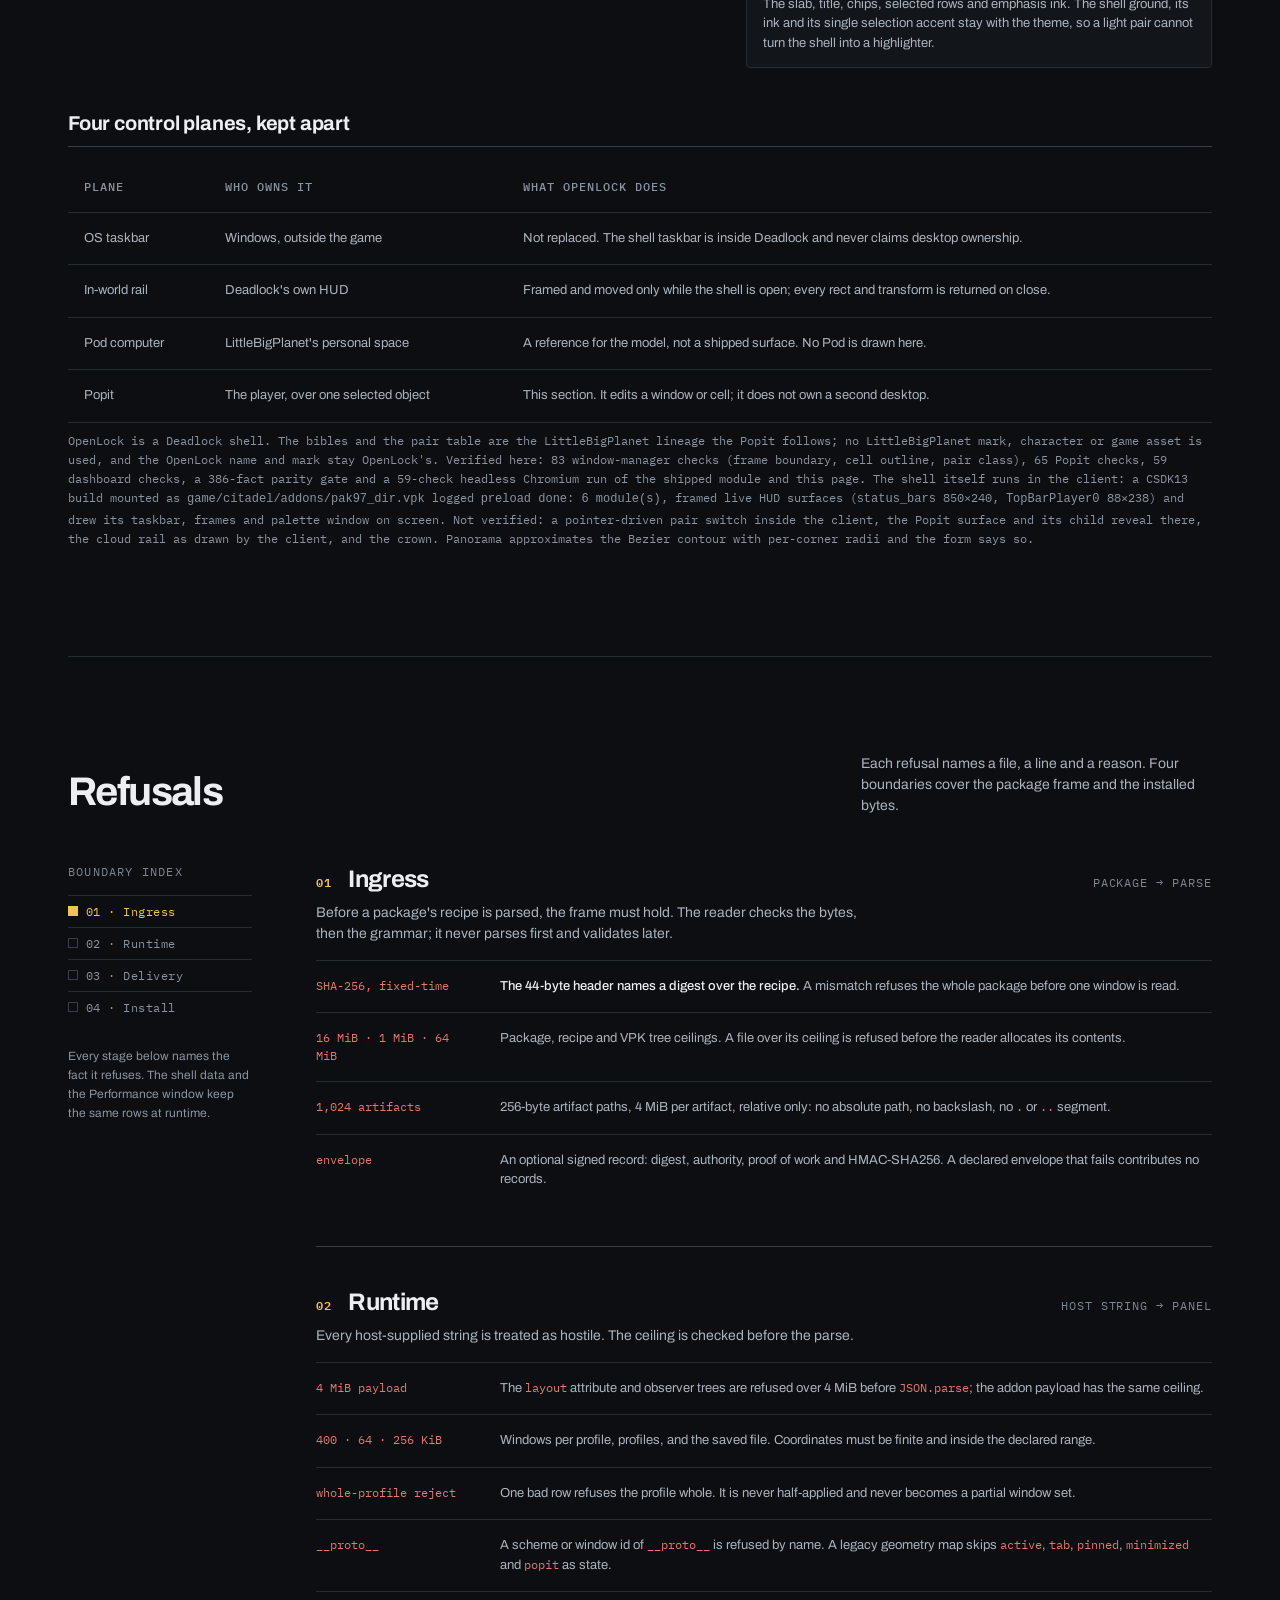
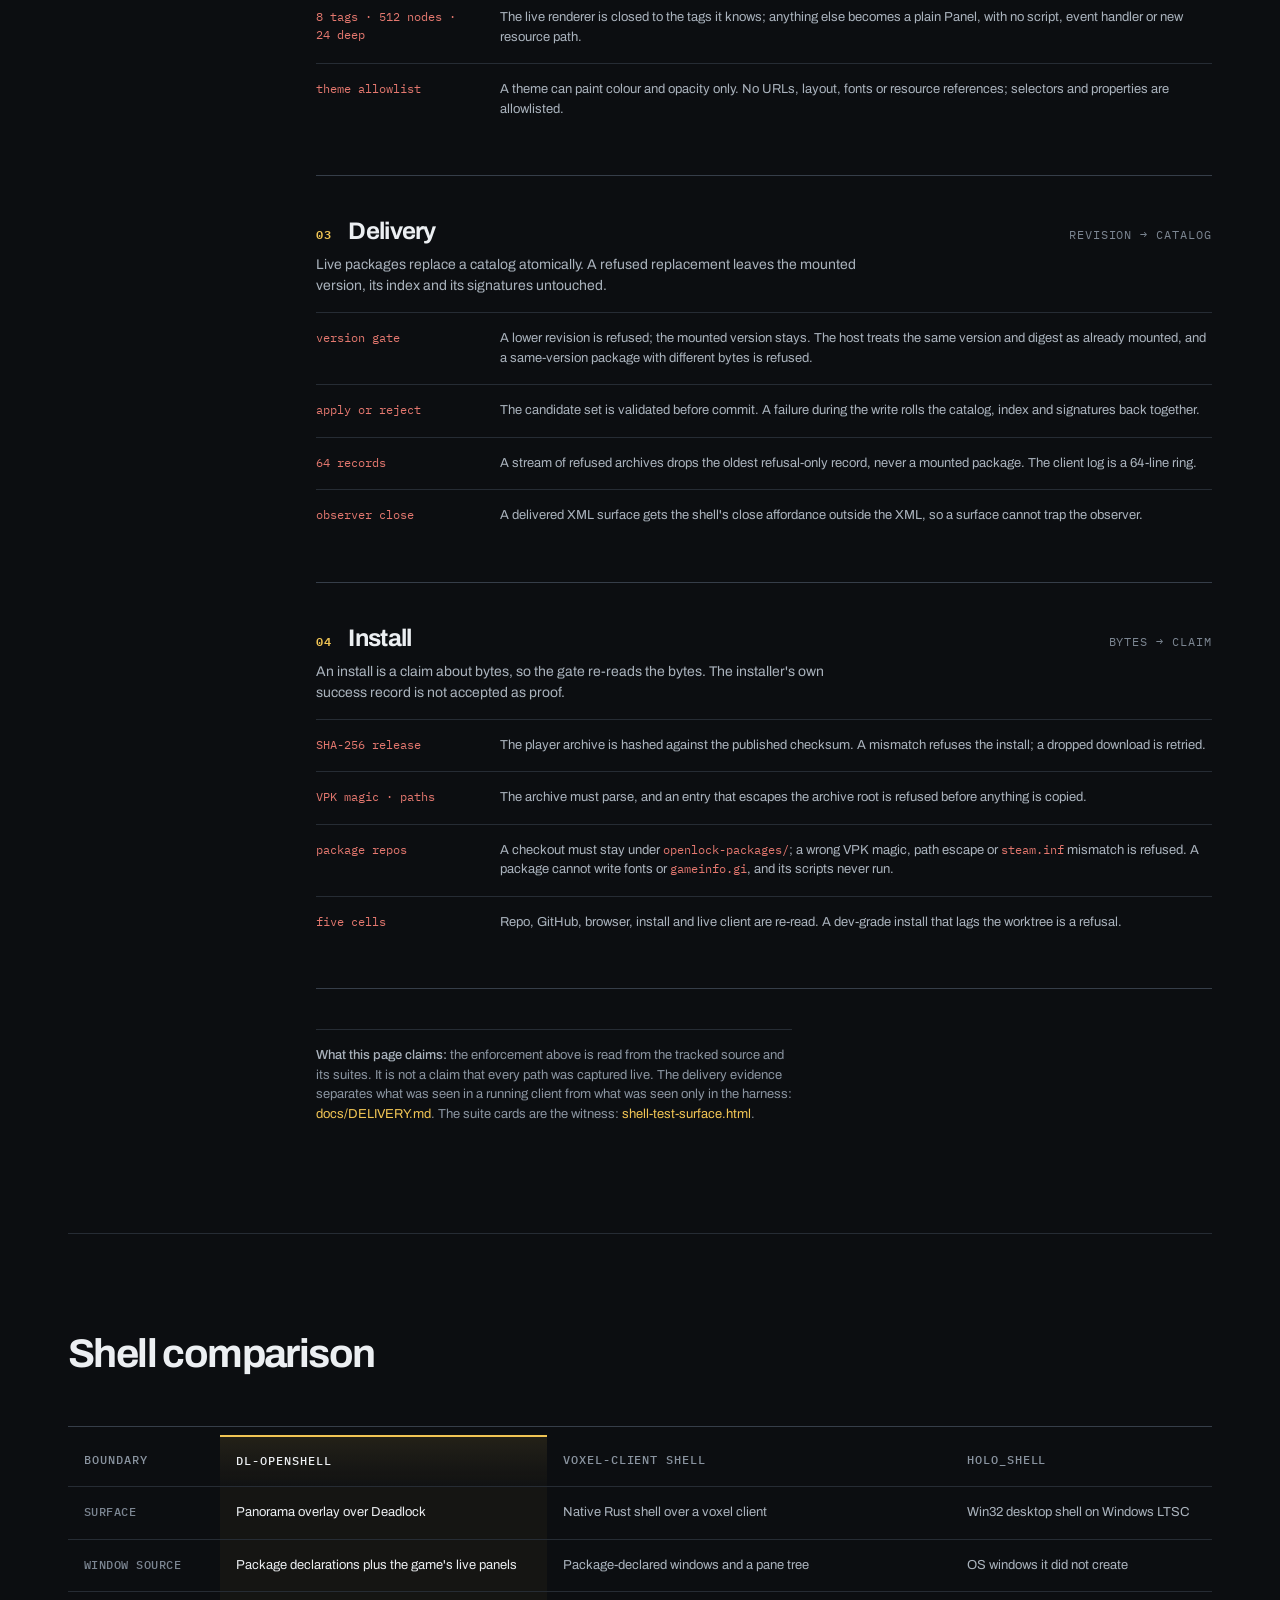
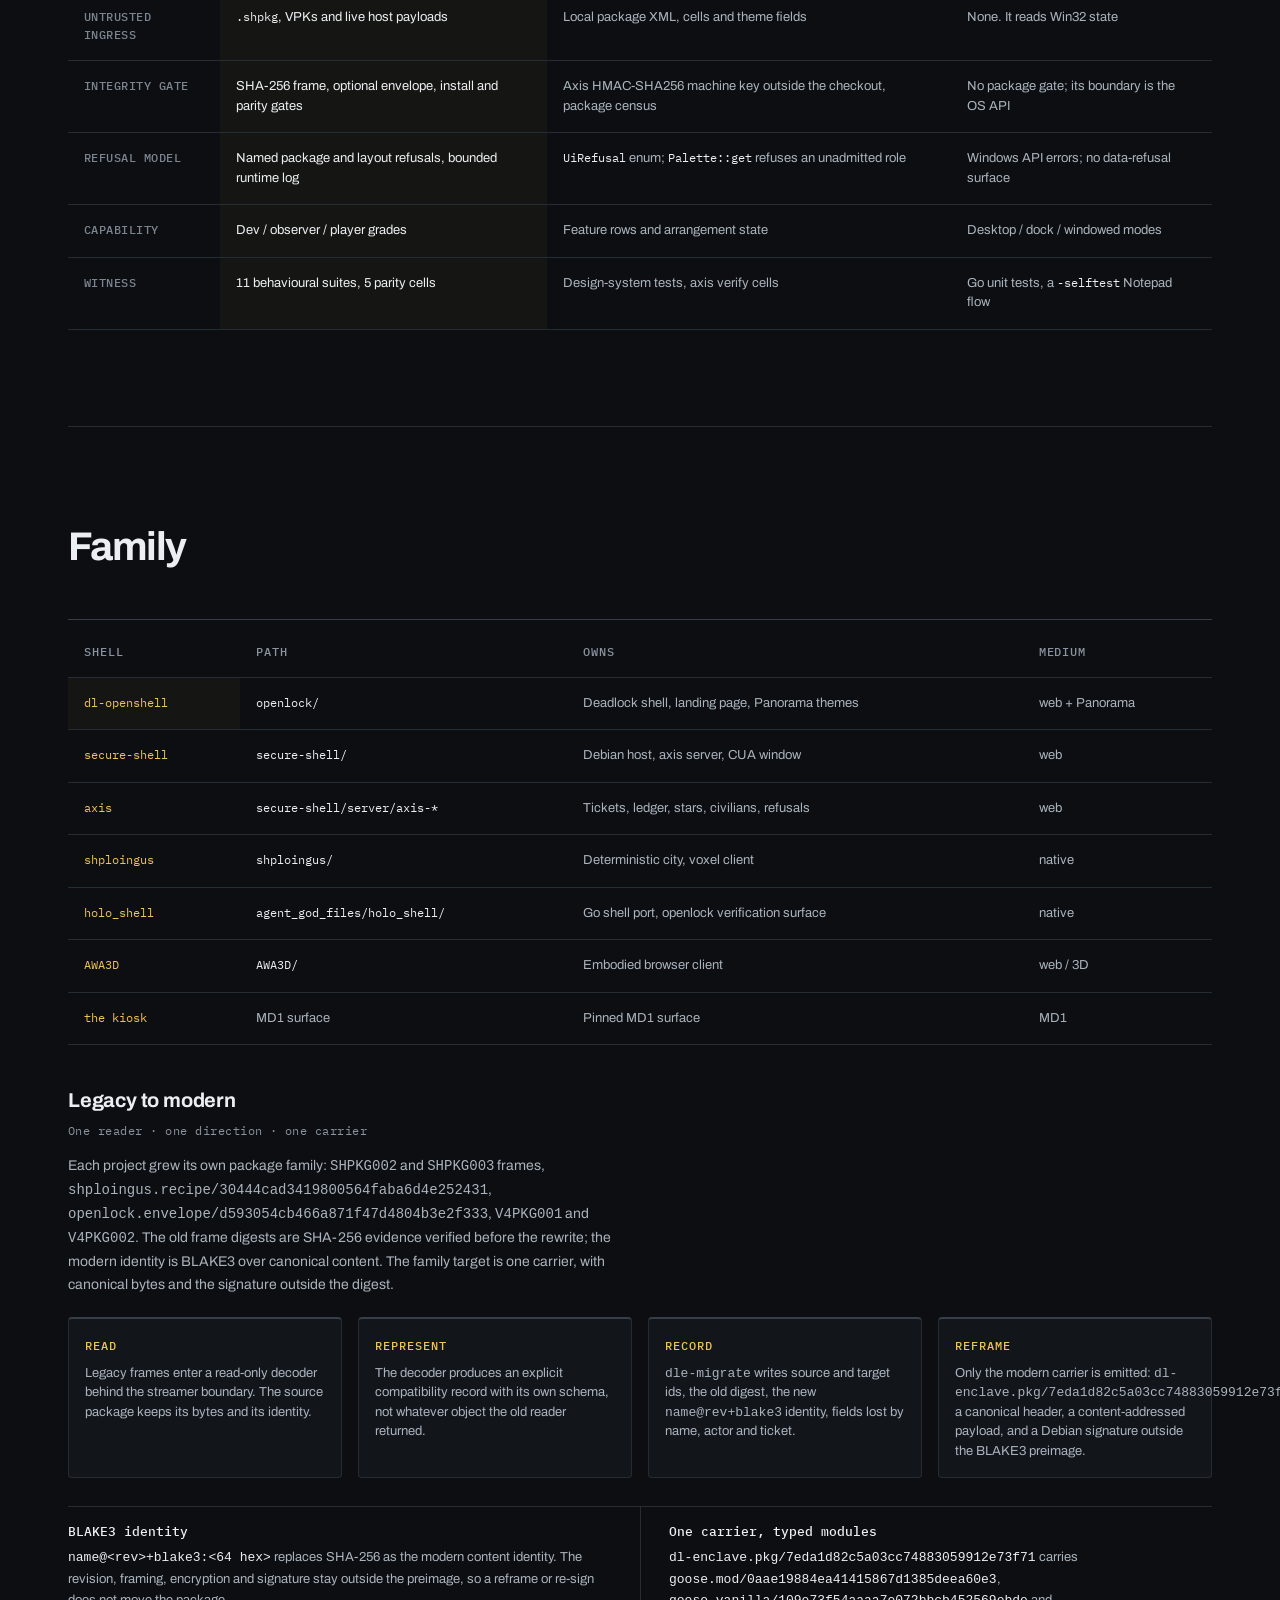
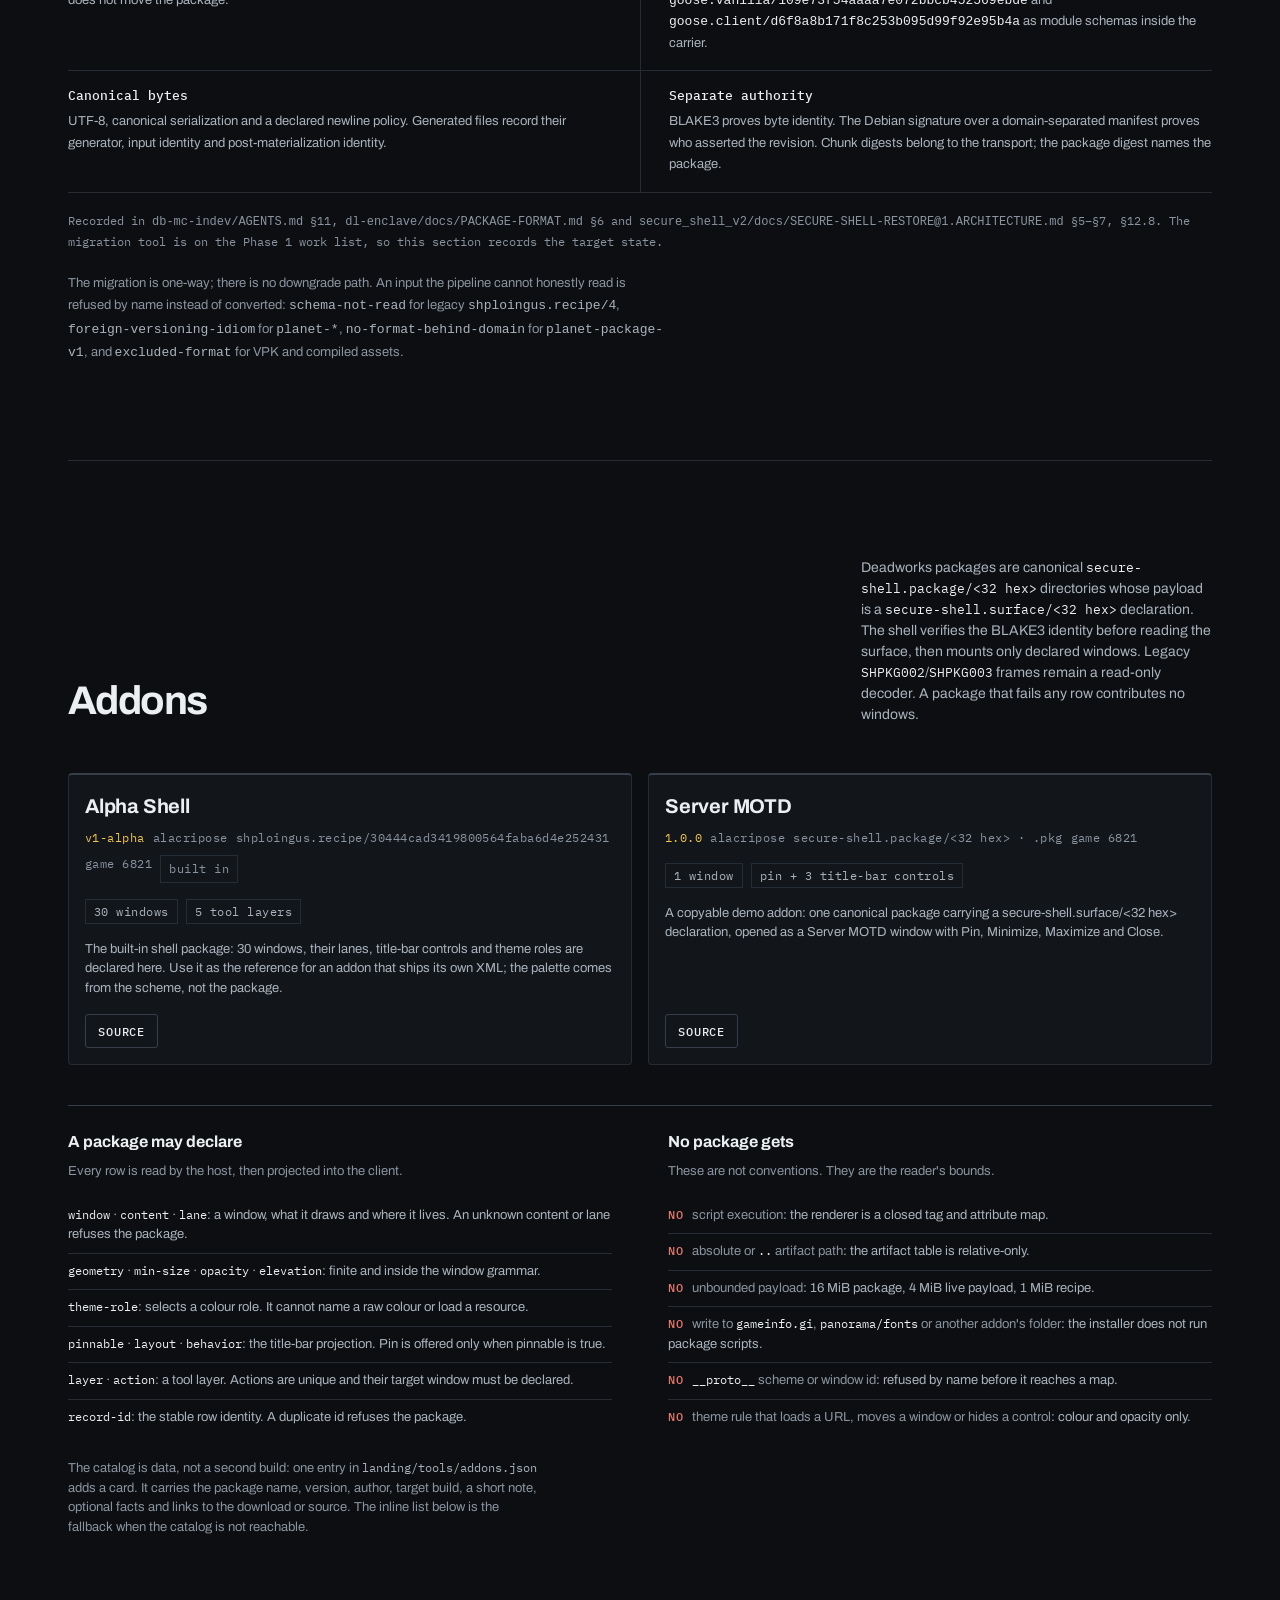
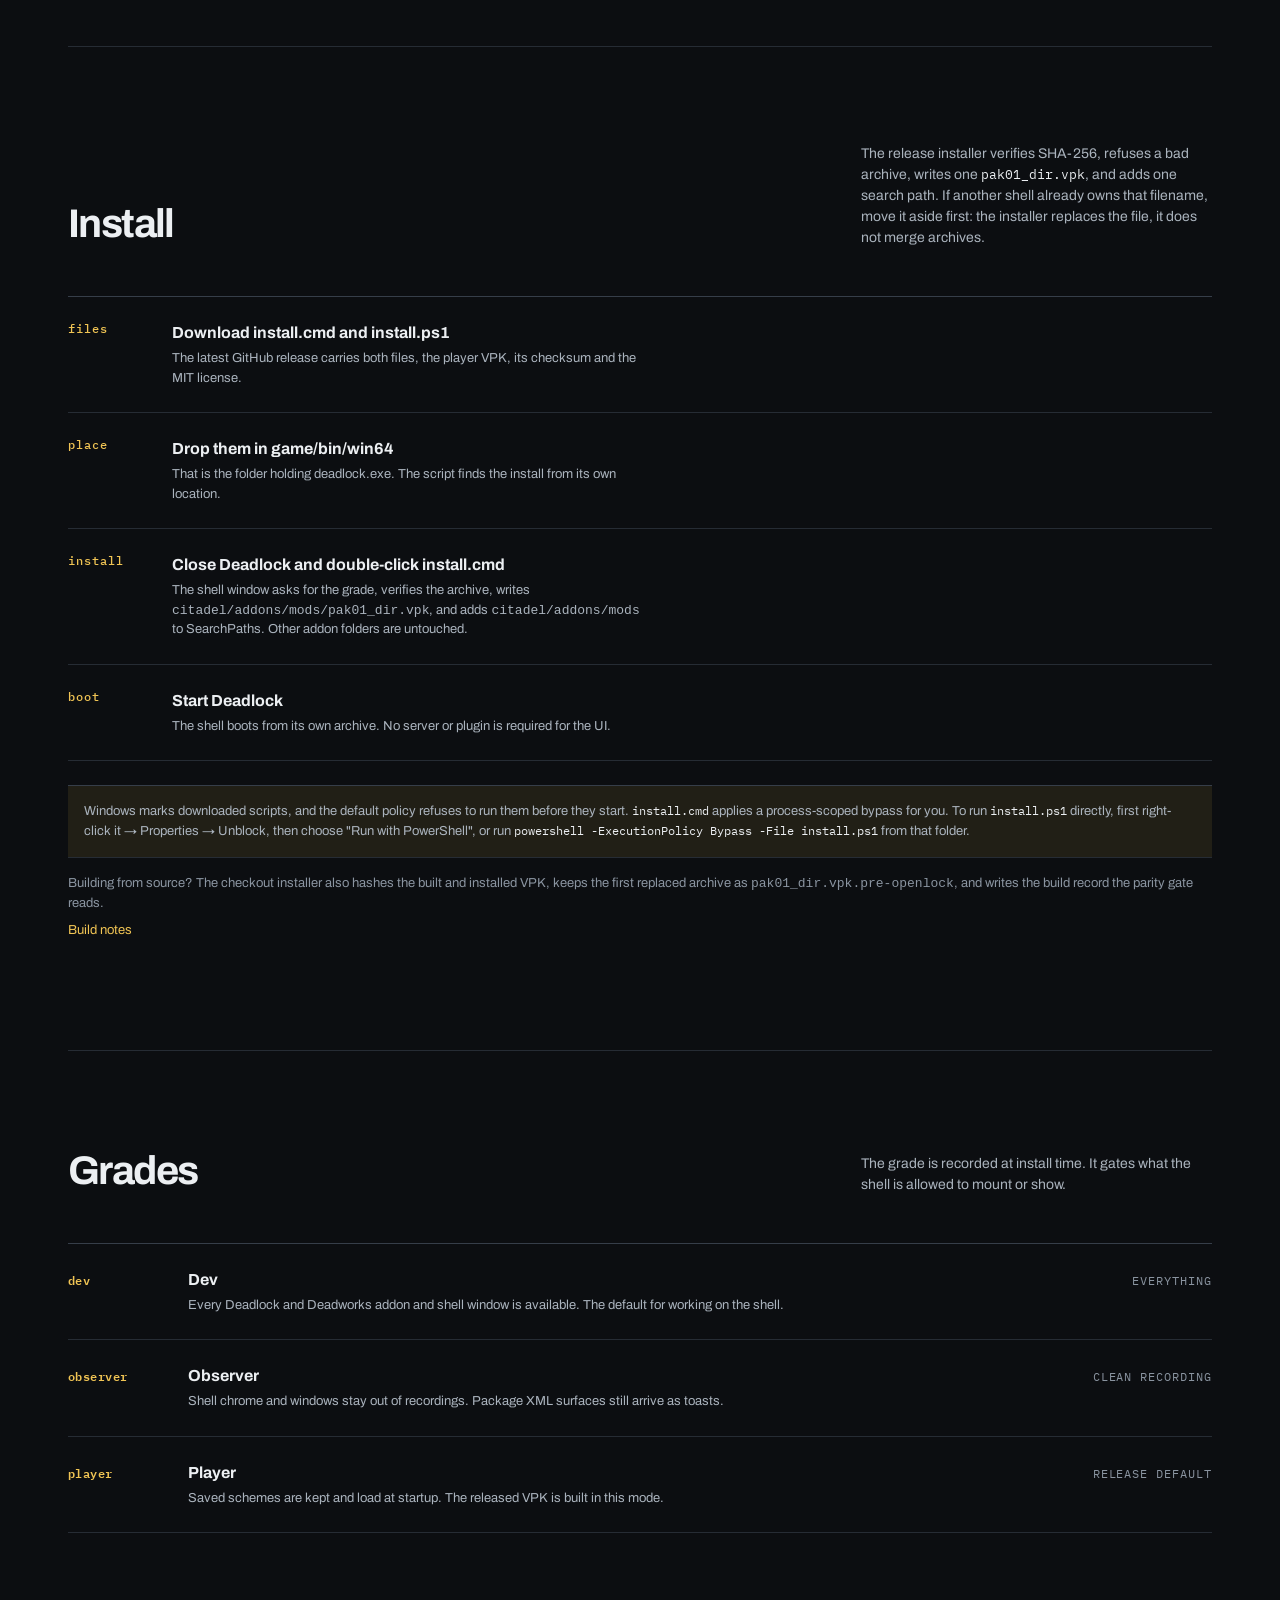
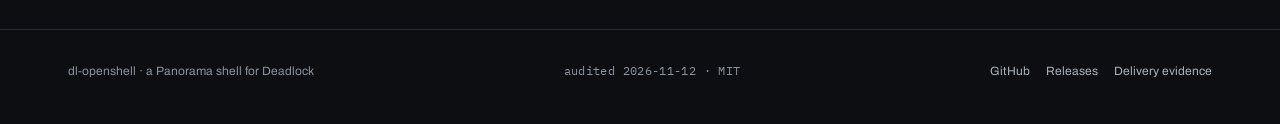
==== commit 3094a2fe: "Retire the taskbar and window manager, and give the rail the Popit's controls. The lower cloud band " ====
--- a/landing/index.html
+++ b/landing/index.html
@@ -676,10 +676,14 @@
               their title strips and every dressed HUD cell through the prototype's own slot map.</p>
             <p>A cell keeps the schema it was born with. A Deadlock cell stays in the game's own
               layout: the shell draws its boundary and no title, controls or fill over the client's
-              HUD. It becomes a Brass Meridian shell cell only when the Popit writes a treatment to
-              it, and then it takes the frame, pair and corner crown. The rail is the cloud layer
-              over the game: it carries the Popit's Cursor, Palette, Goodies, Stickers, Tools and
-              Color controls rather than a catalog of shell windows.</p>
+              HUD. It becomes a shell cell only when the Popit writes a treatment to it, and then
+              it takes the frame, pair and corner crown. The taskbar and its window manager are
+              retired: no title strip, cost readout, grips, minimize or maximize draws over the
+              game, and the lower cloud band is the only rail. It carries the Popit's interface -
+              page arrows, cell arrows, the section reveal and the Popit control - because REV06
+              keeps the rail and the Popit as separate owners. A pair's own role table paints it:
+              primary is the slab, secondary the highlight, emphasis the text, which is why a blue
+              pair stays blue instead of being read through LBP3's inverted role map.</p>
           </article>
           <article class="popit-note">
             <h3>What the pair may paint</h3>
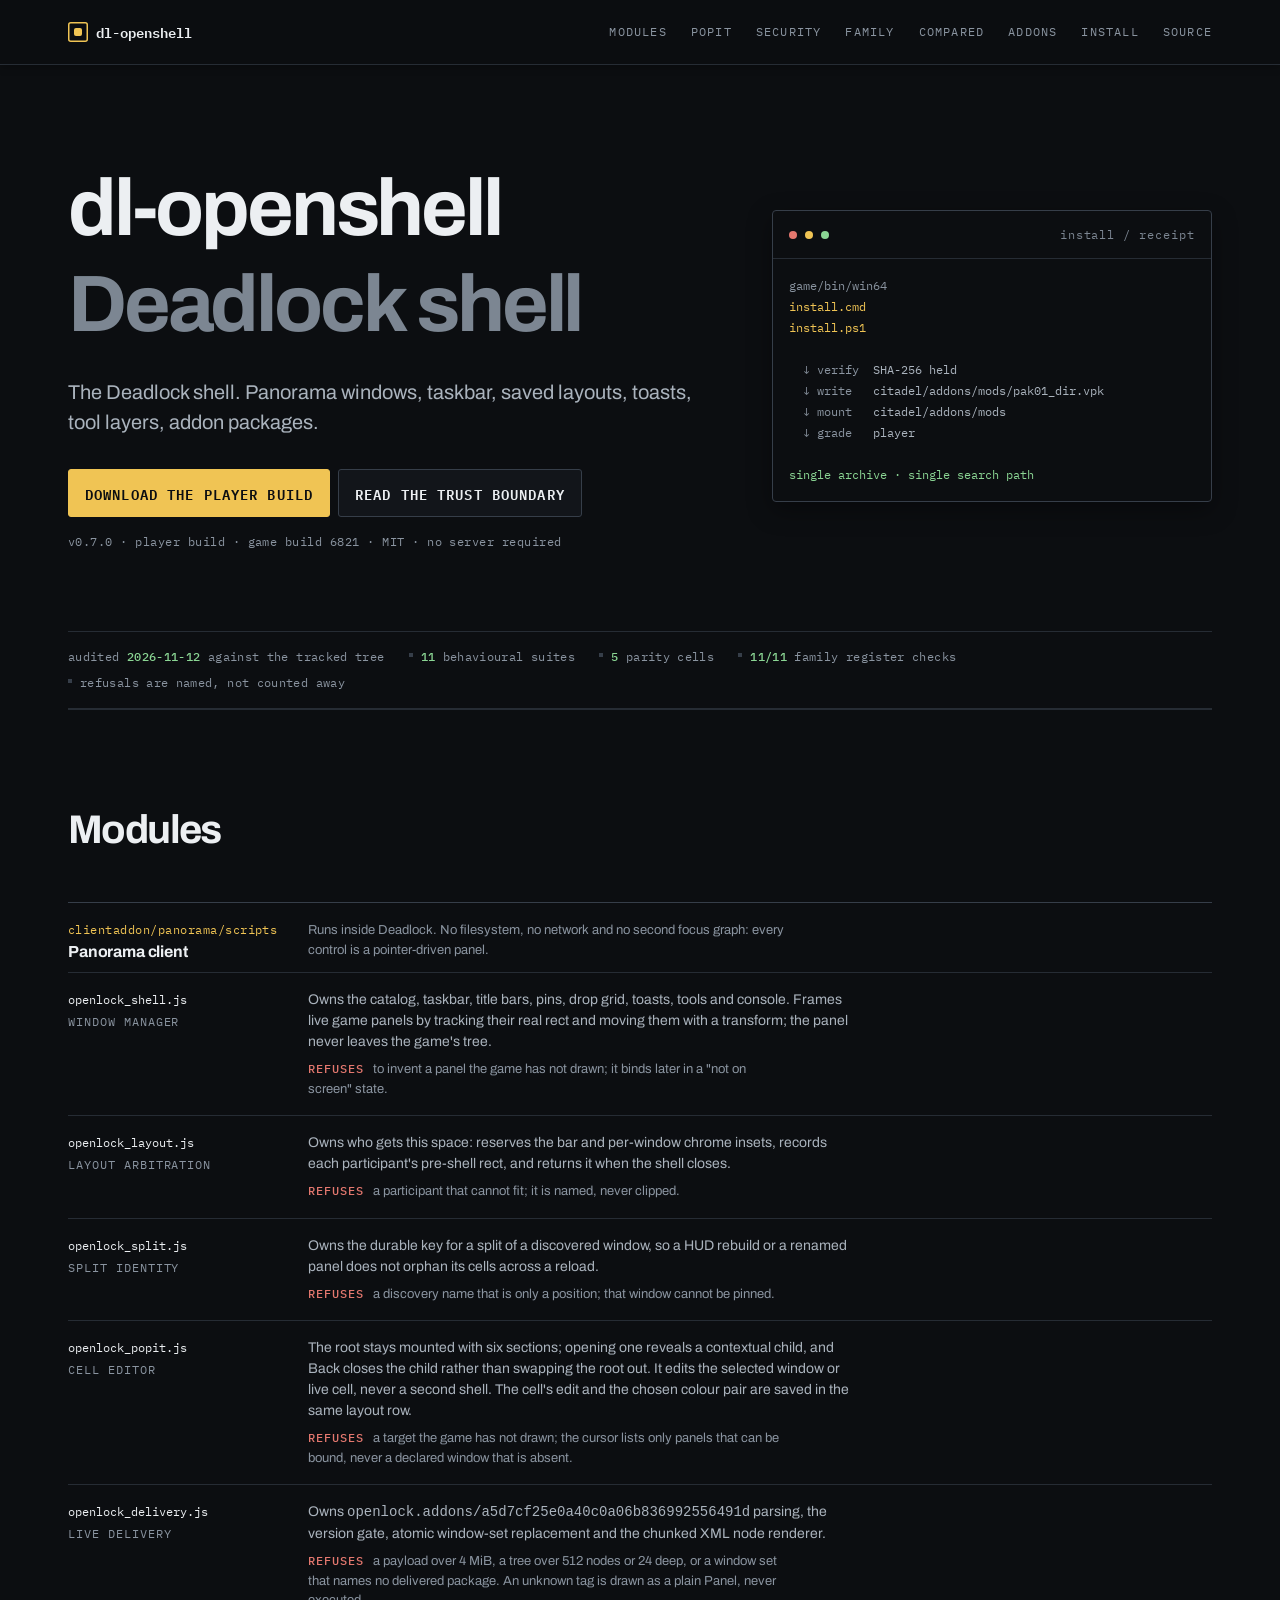
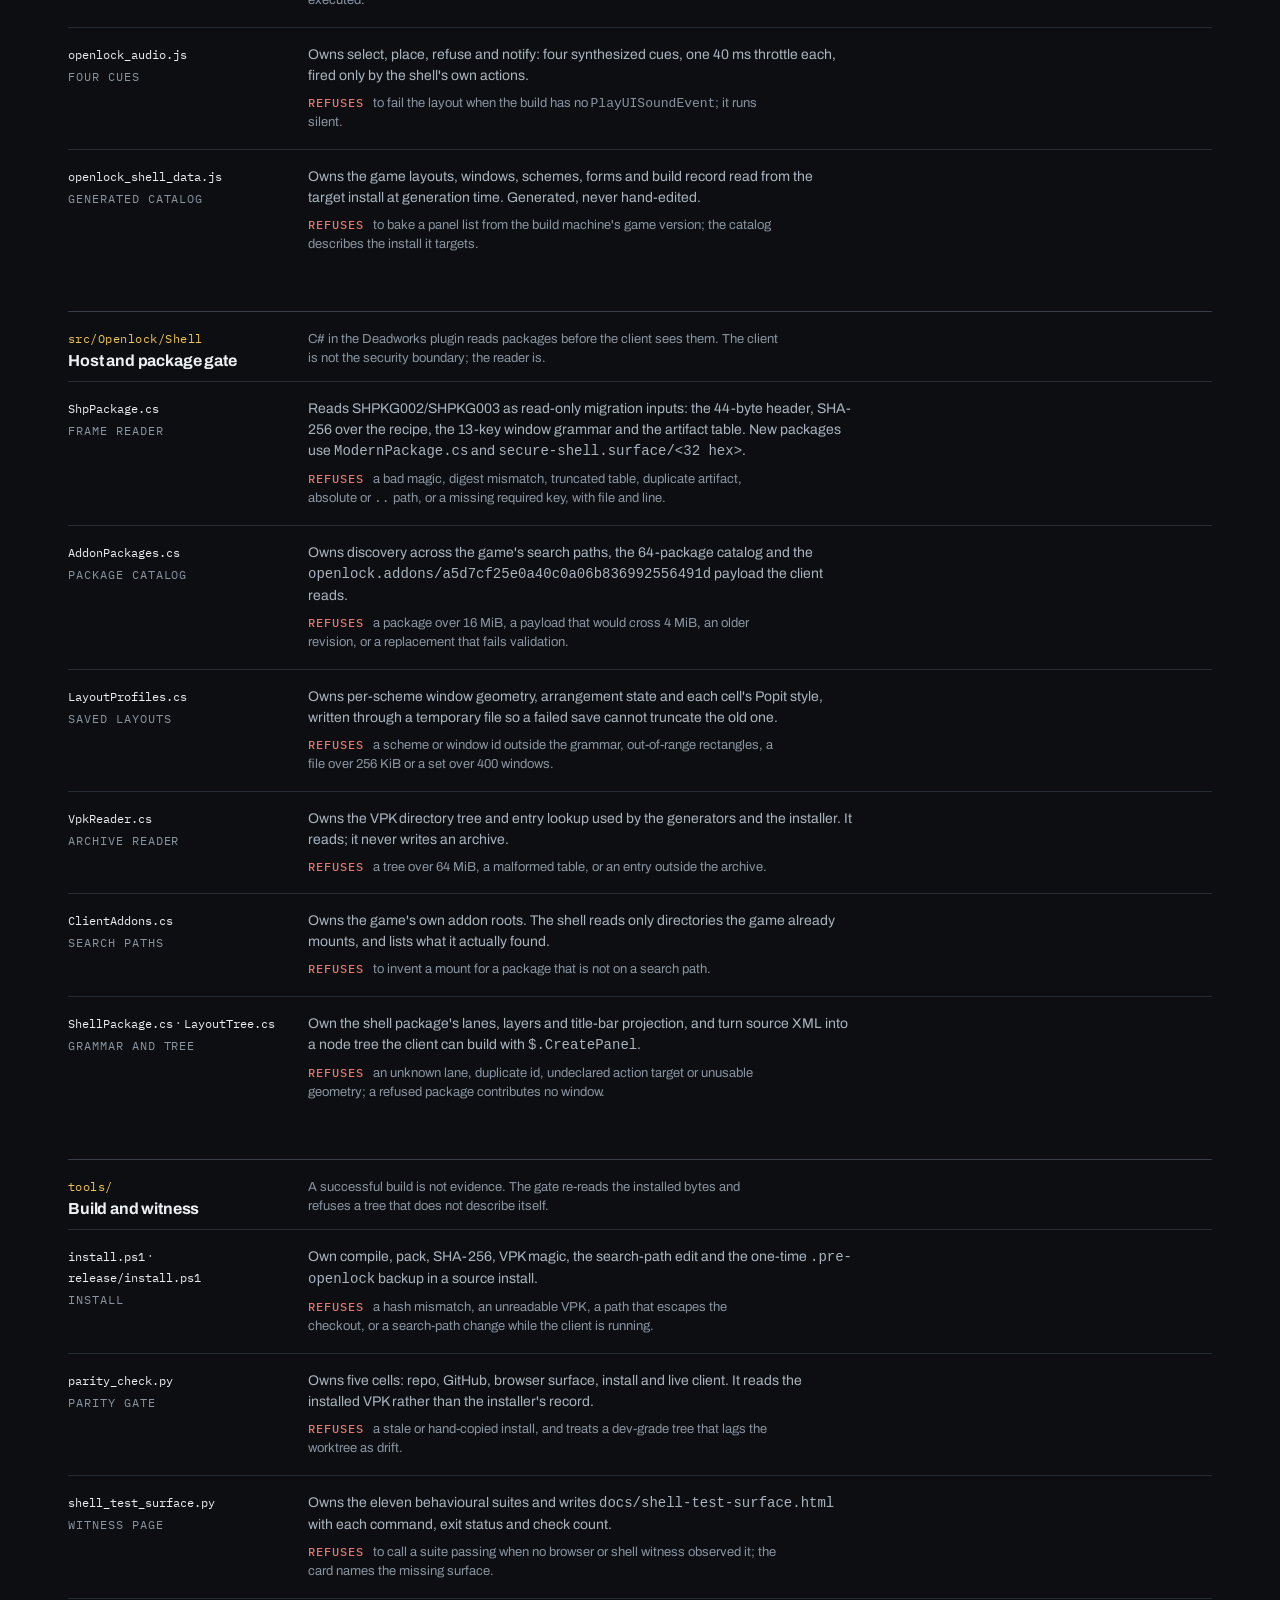
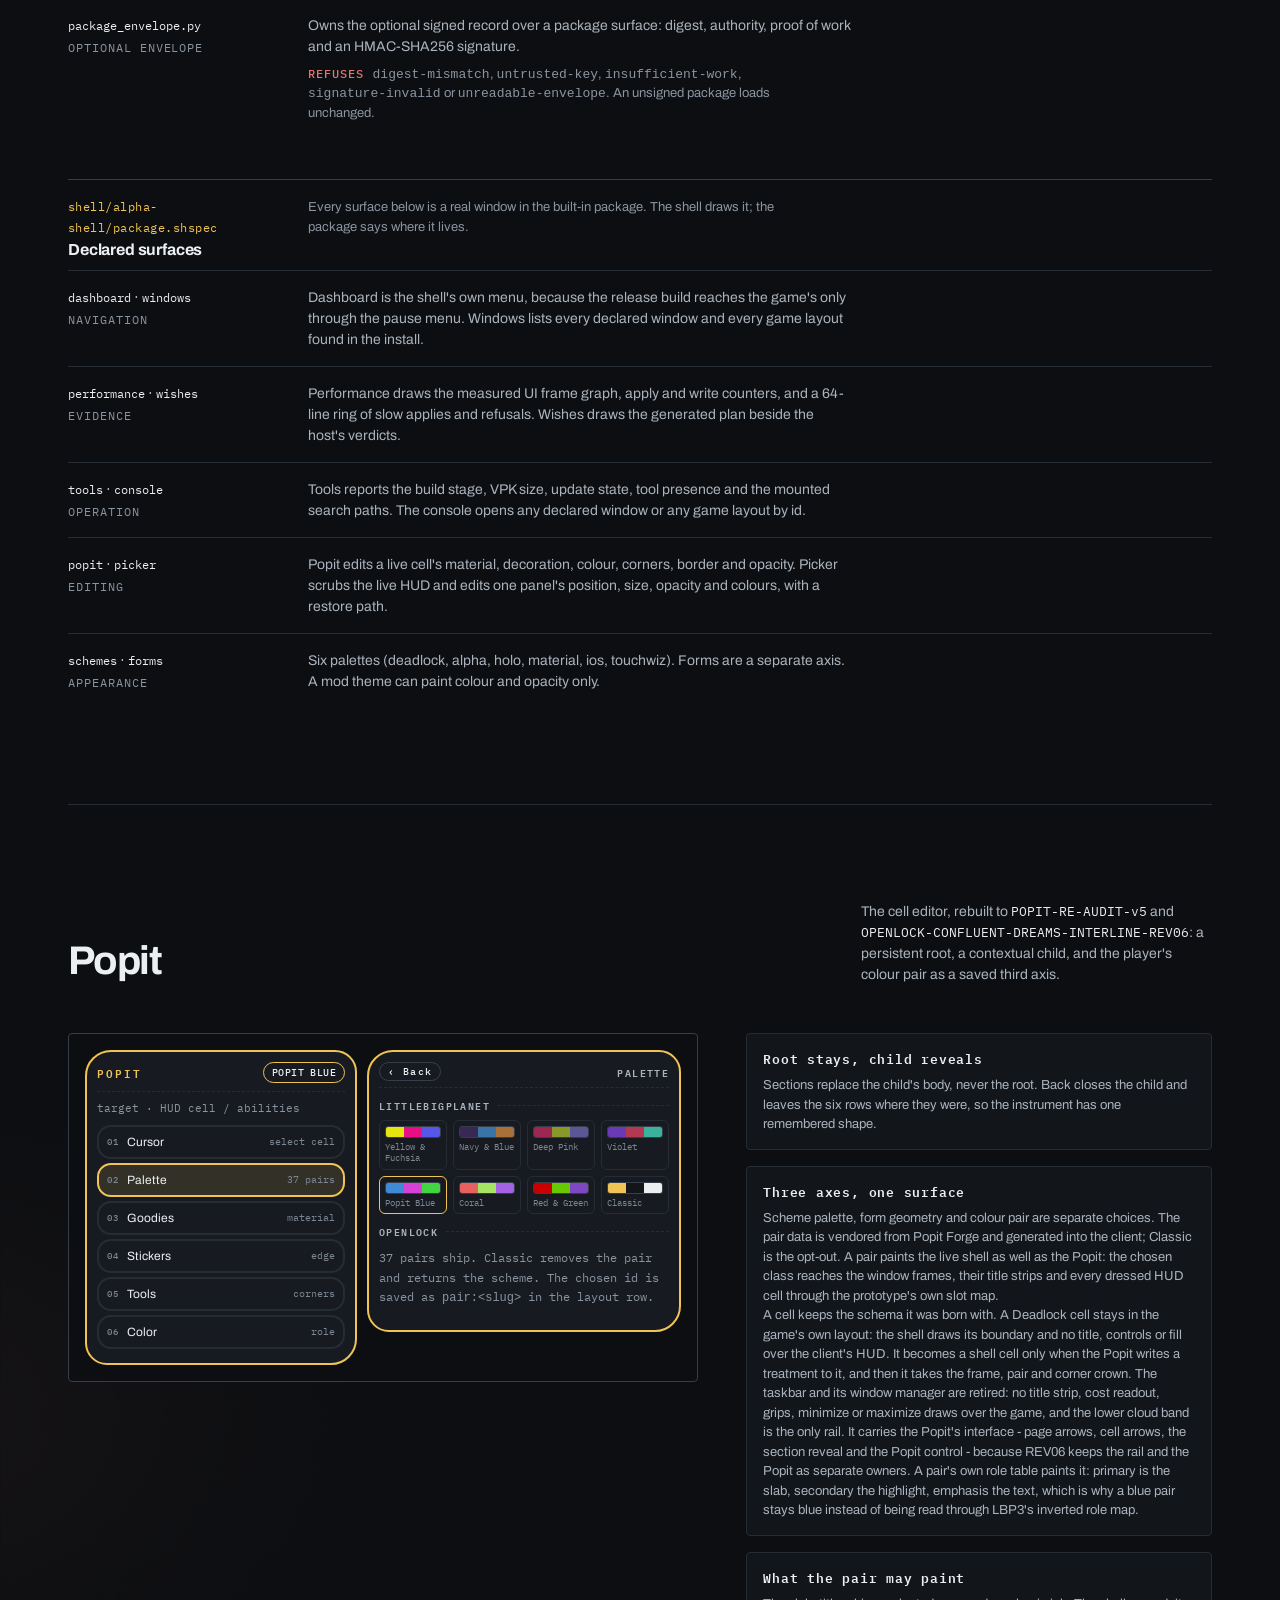
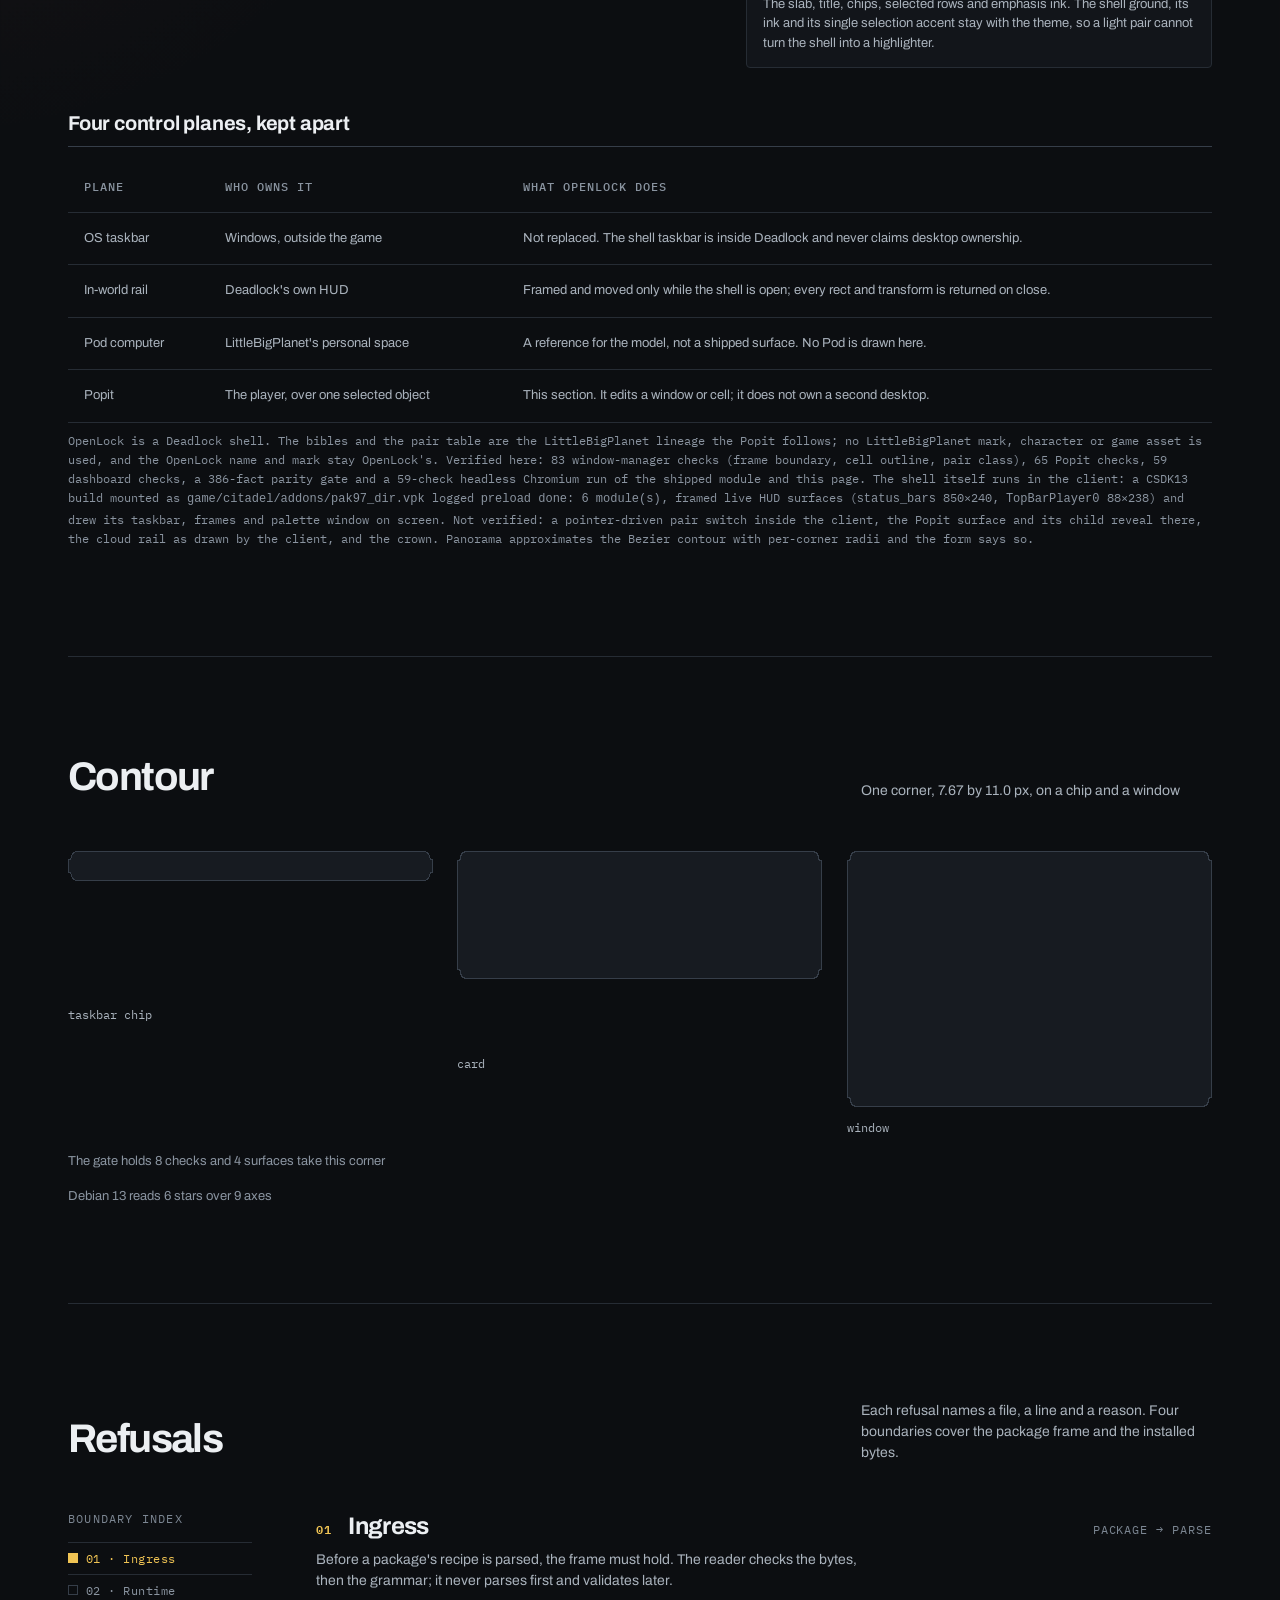
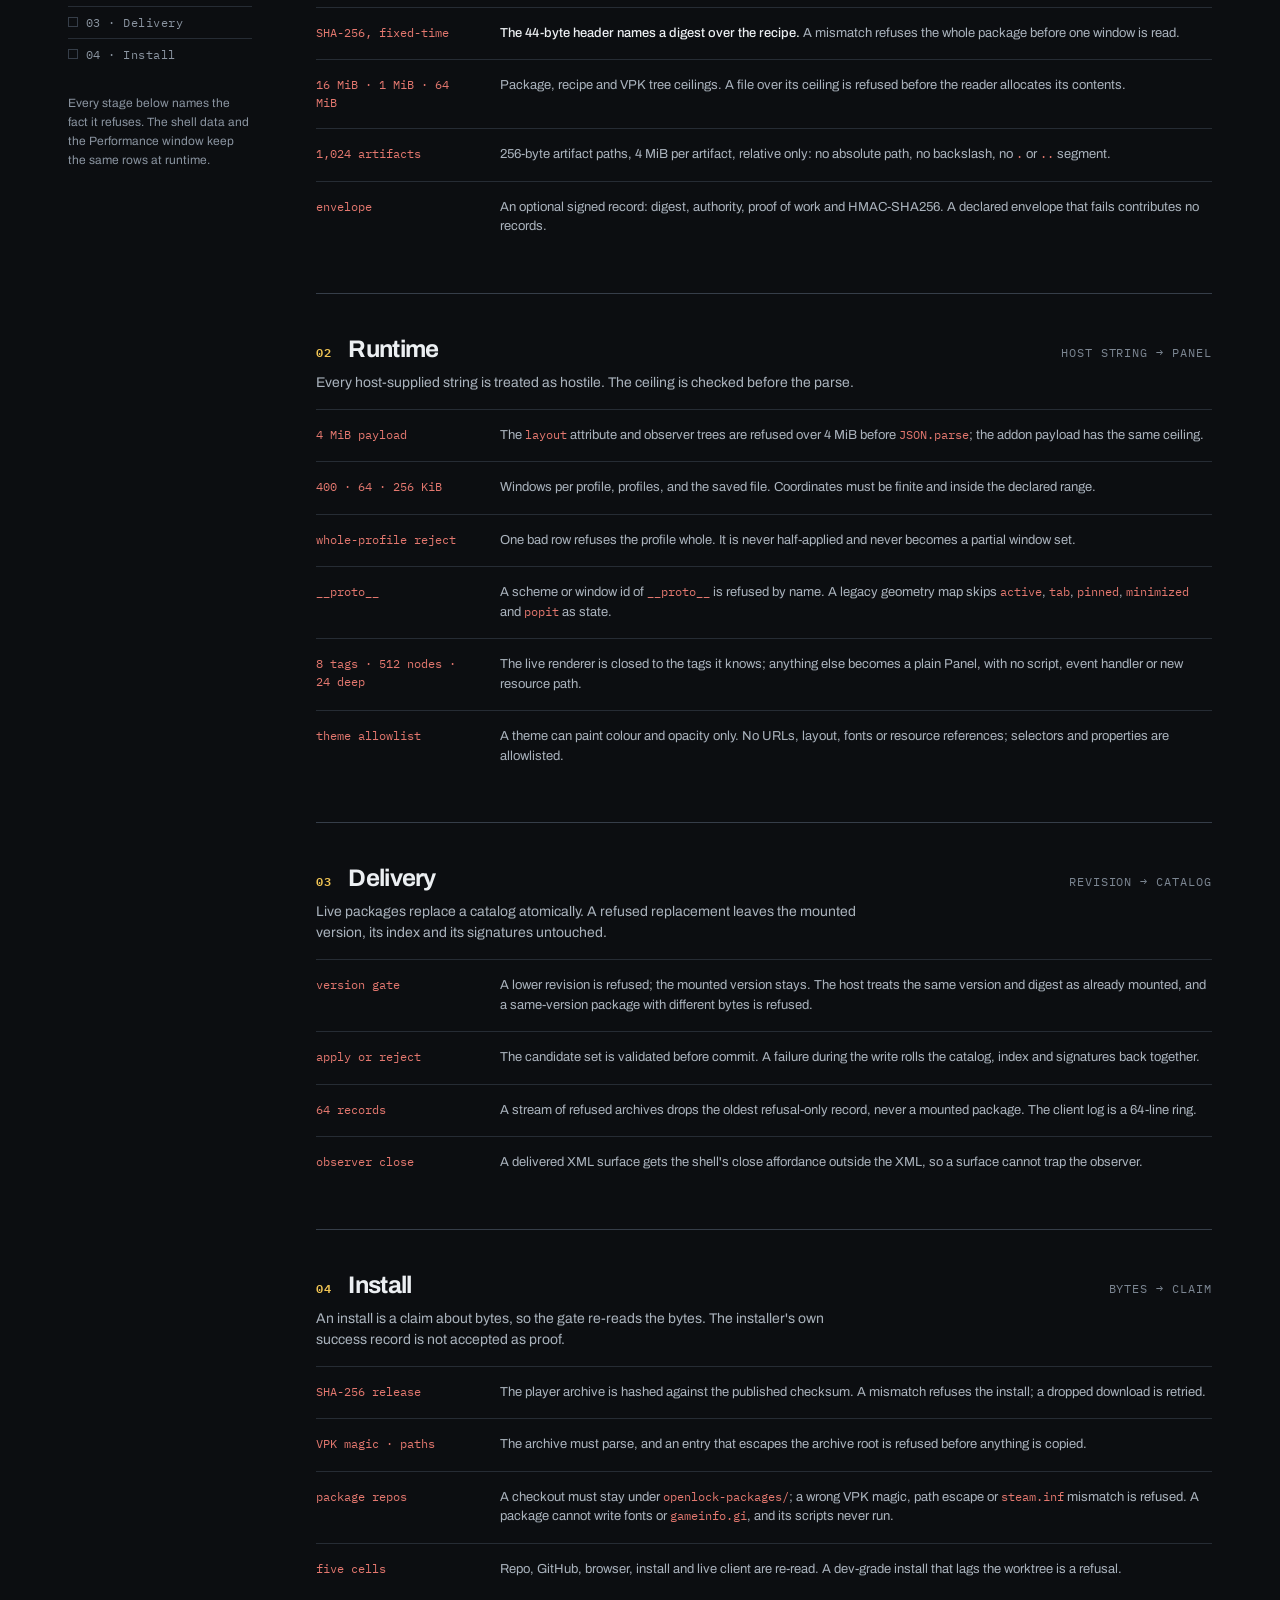
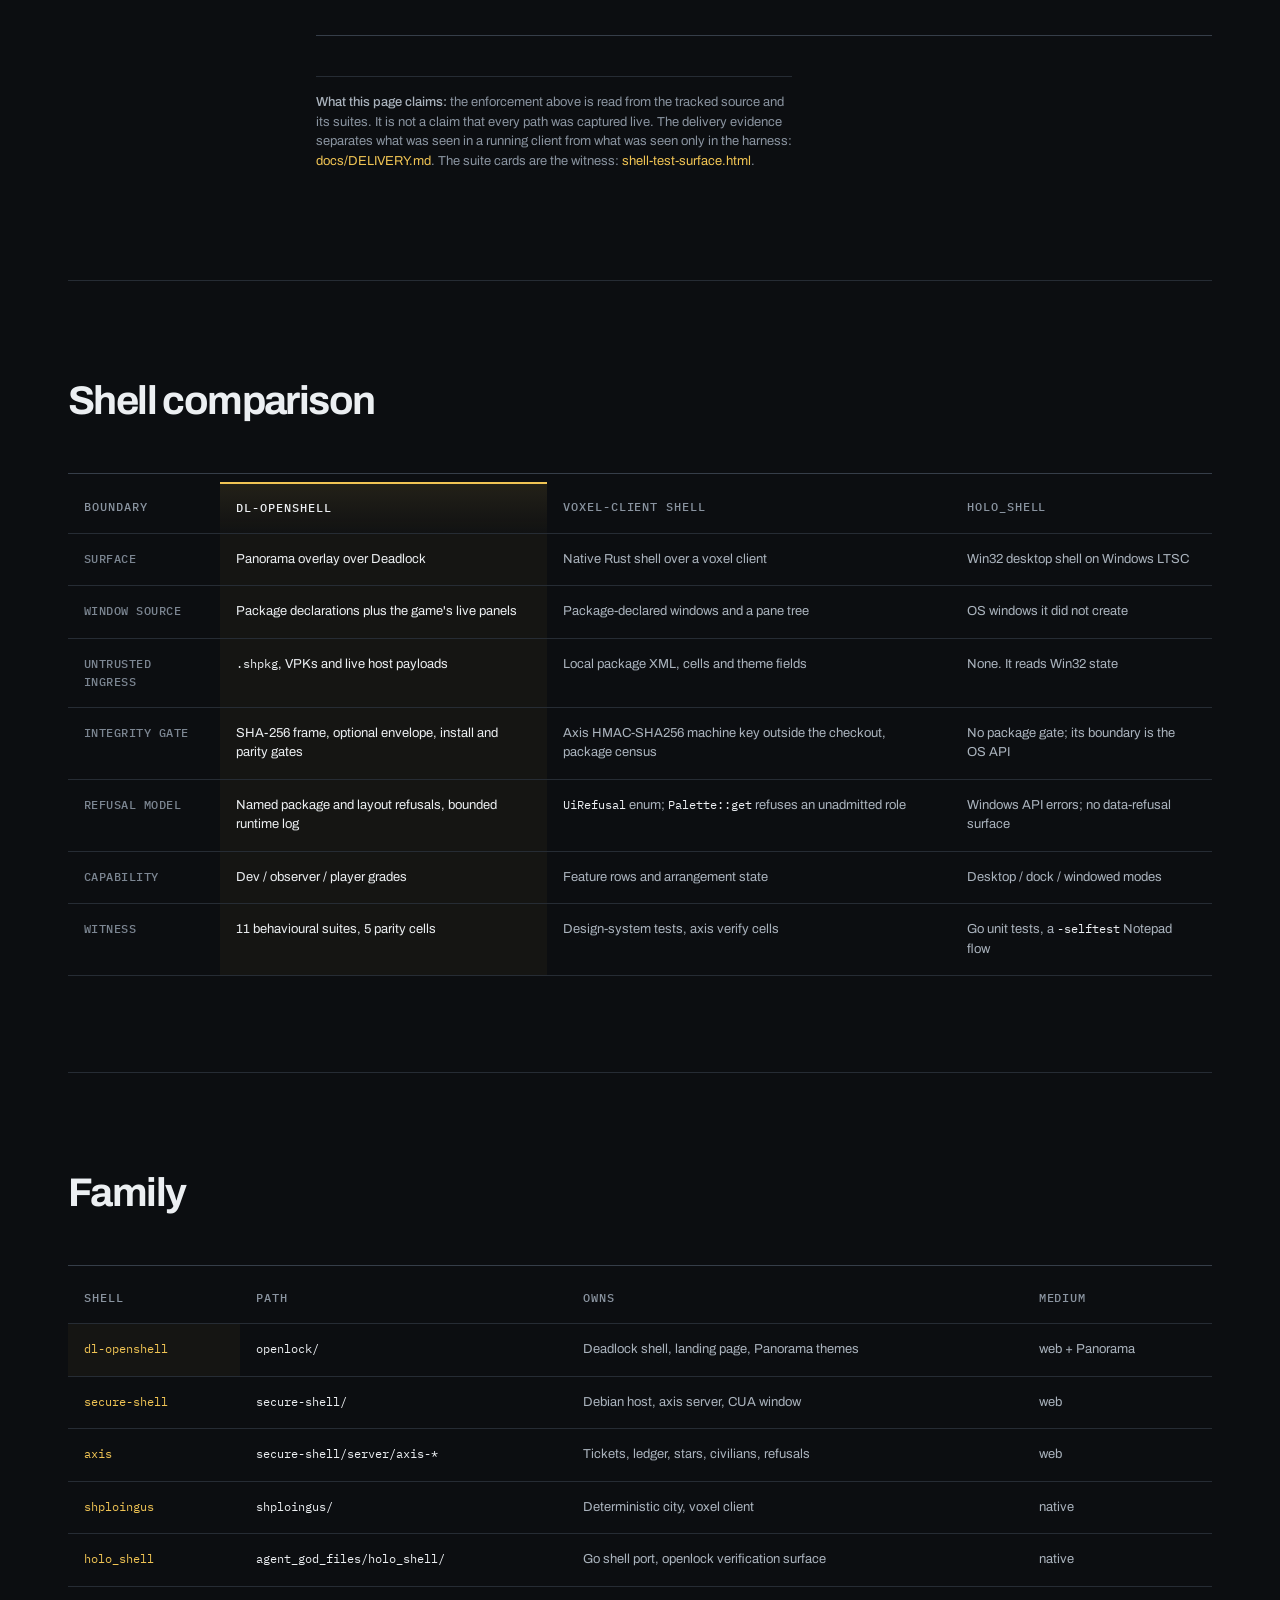
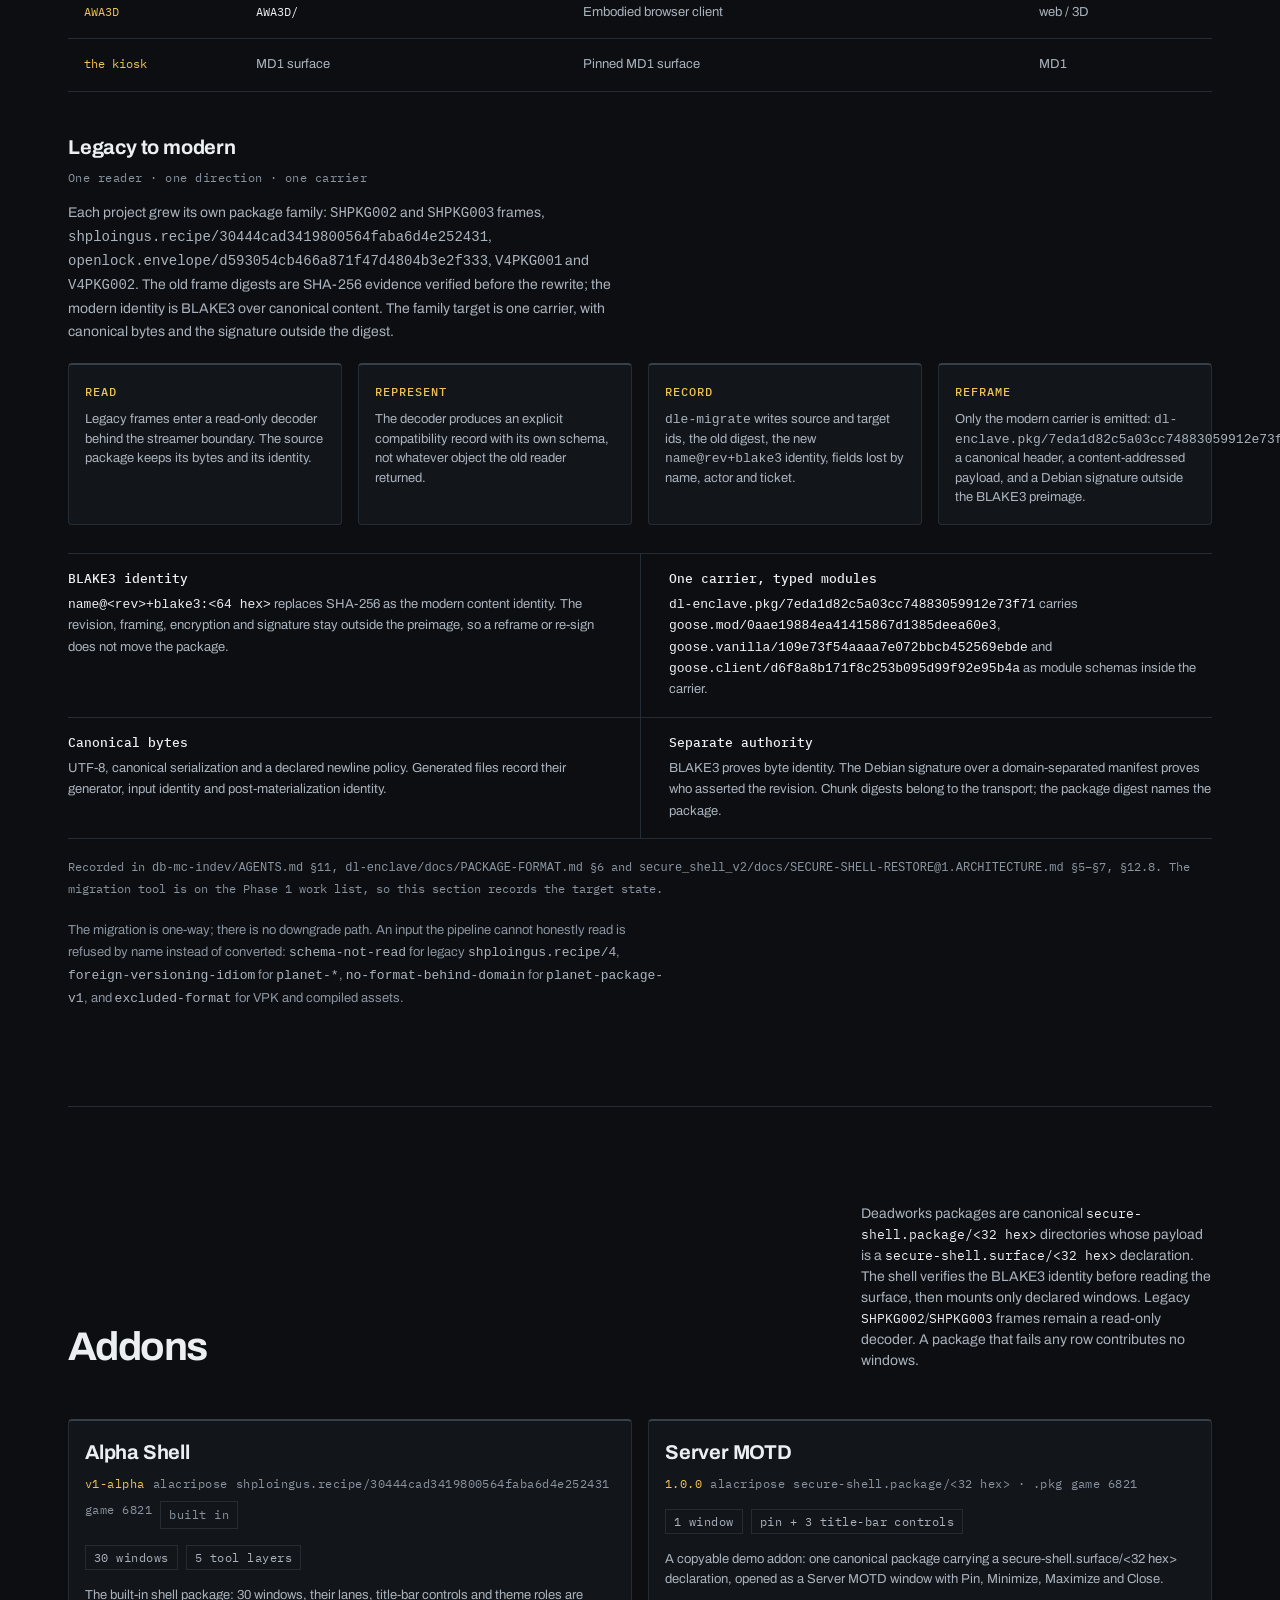
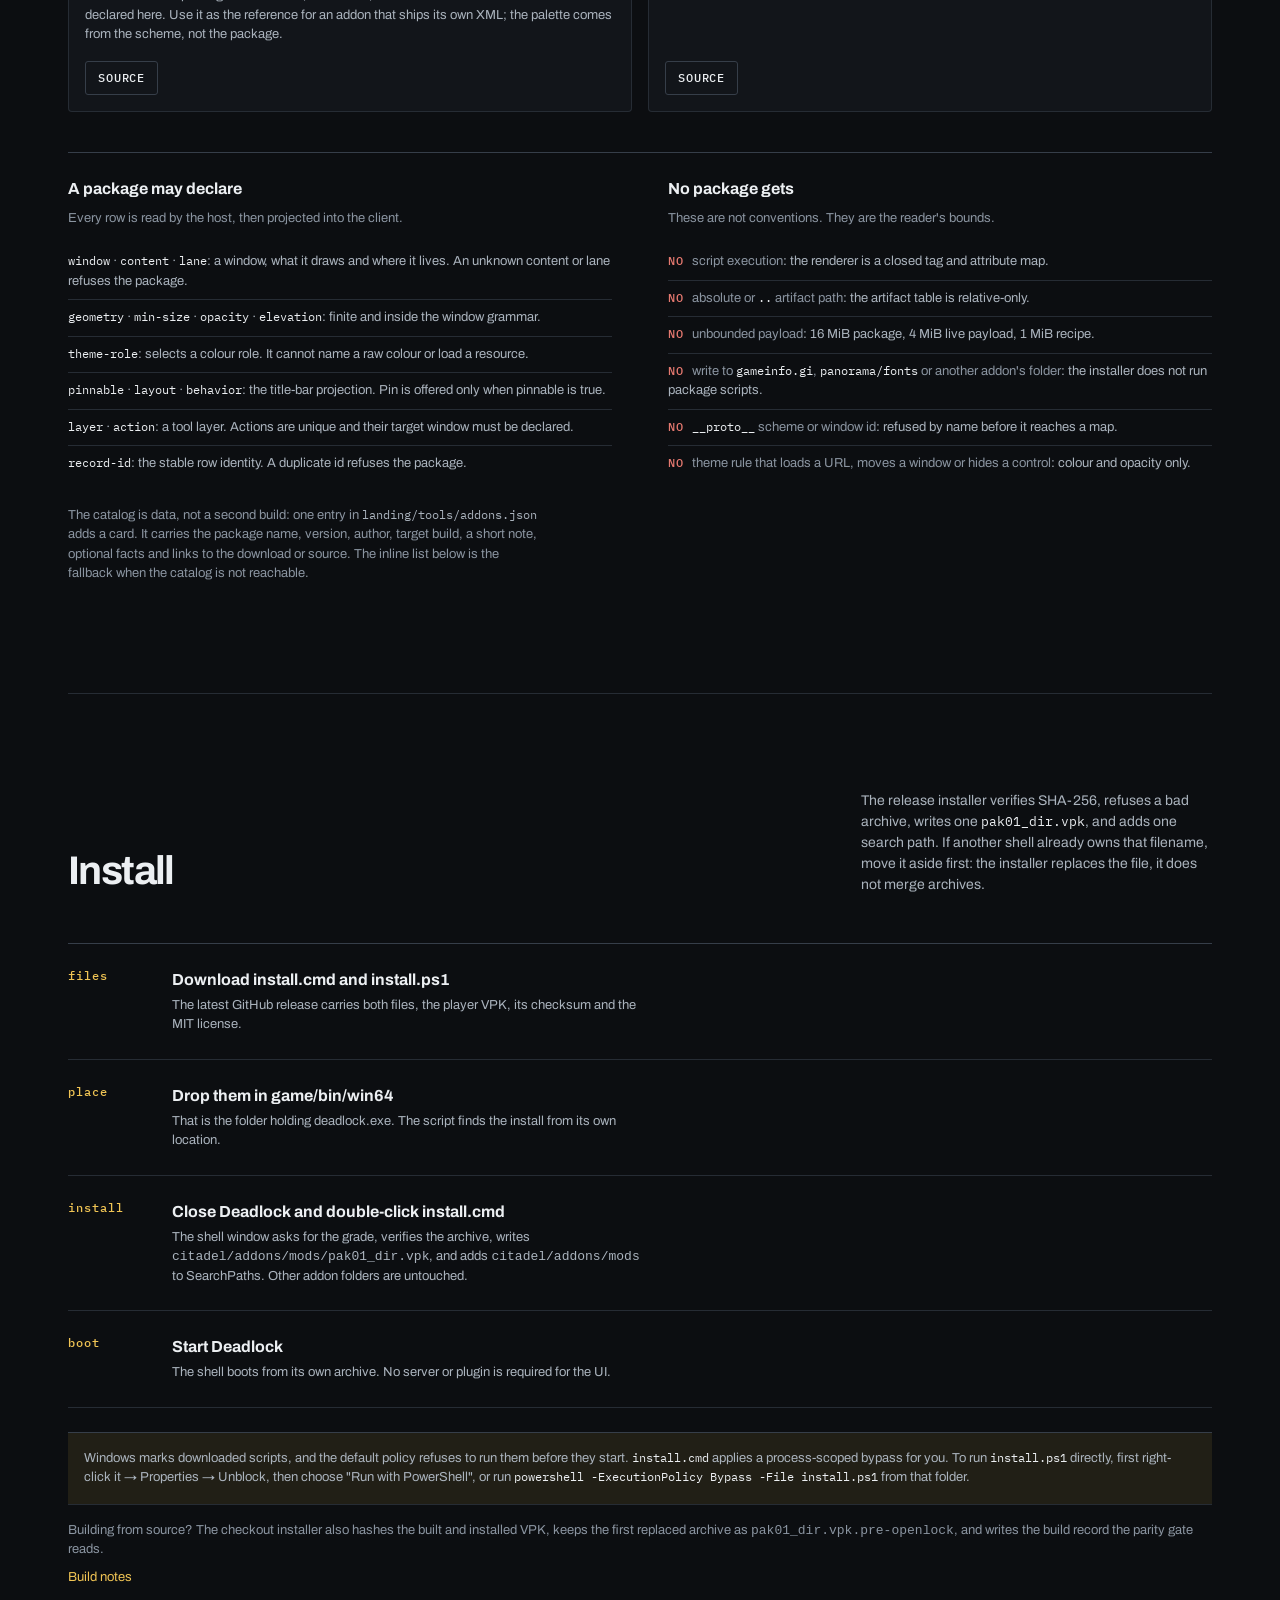
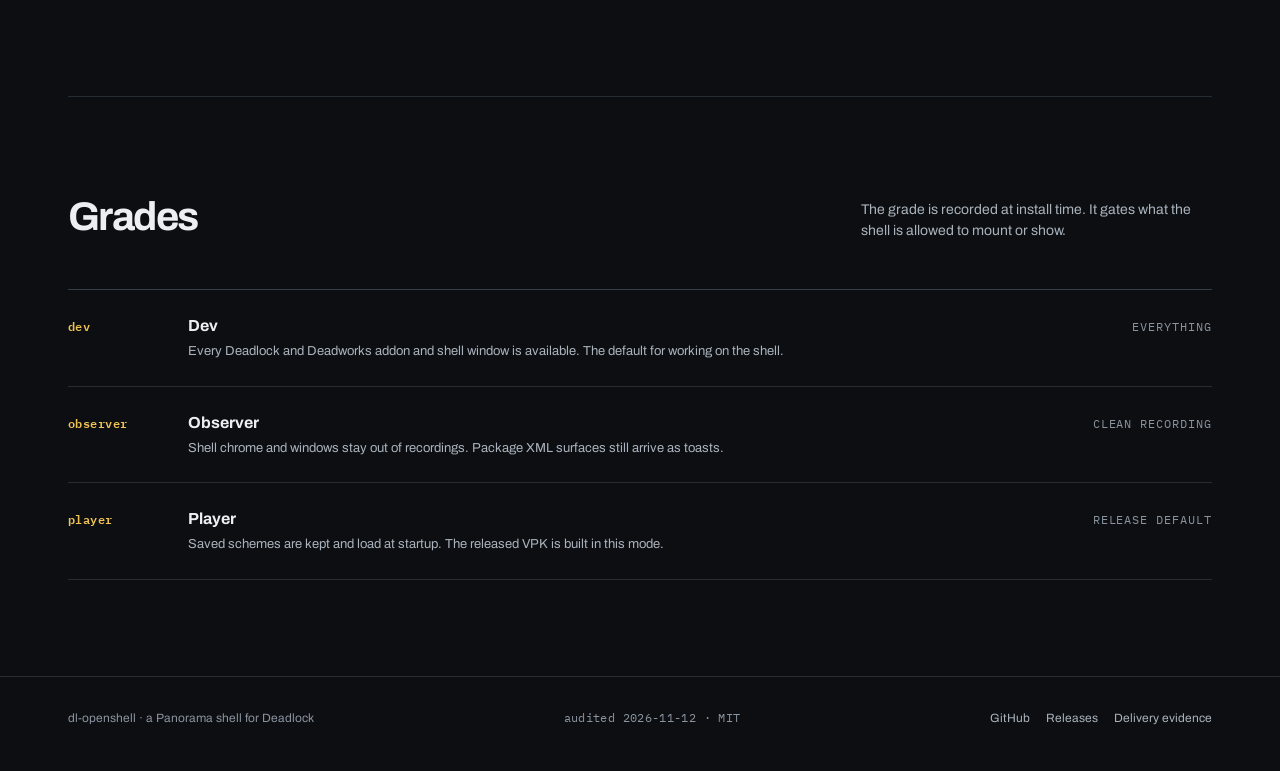
==== commit 4af8db6d: "Cut the Panorama shell and its bar from the family contour The window frame, the taskbar chip and th" ====
--- a/landing/index.html
+++ b/landing/index.html
@@ -328,6 +328,32 @@
       html { scroll-behavior: auto; }
       *, *::before, *::after { transition-duration: .001ms !important; animation-duration: .001ms !important; }
     }
+
+    /* The contour: nine slices of the measured profile, one corner on every surface. */
+    .contour-stage {
+      display: grid;
+      gap: clamp(14px, 2vw, 24px);
+      grid-template-columns: repeat(auto-fit, minmax(220px, 1fr));
+      margin-top: 22px;
+    }
+    .contour-figure {
+      margin: 0;
+      display: grid;
+      gap: 10px;
+      color: var(--muted);
+      font: 12px/1.5 var(--mono);
+    }
+    .contour-shape {
+      position: relative;
+      background: none;
+    }
+    .contour-shape[data-contour-surface="chip"] { height: 34px; }
+    .contour-shape[data-contour-surface="card"] { height: 132px; }
+    .contour-shape[data-contour-surface="window"] { height: 260px; }
+    .contour-layer { position: absolute; inset: 0; }
+    .contour-ink { position: absolute; background: var(--line-strong); }
+    .contour-fill { position: absolute; background: var(--raised); }
+    .contour-note { margin: 14px 0 0; color: var(--dim); font: 13px/1.6 var(--sans); }
   </style>
 </head>
 <body>
@@ -720,6 +746,29 @@
         pair switch inside the client, the Popit surface and its child reveal there, the cloud
         rail as drawn by the client, and the crown.
         Panorama approximates the Bezier contour with per-corner radii and the form says so.</p>
+    </section>
+
+    <section id="contour" aria-labelledby="contour-title">
+      <div class="section-head">
+        <h2 id="contour-title">Contour</h2>
+        <p id="contour-lede">One corner, one profile, on every surface.</p>
+      </div>
+      <div class="contour-stage">
+        <figure class="contour-figure">
+          <div class="contour-shape" data-contour-surface="chip" aria-hidden="true"></div>
+          <figcaption>taskbar chip</figcaption>
+        </figure>
+        <figure class="contour-figure">
+          <div class="contour-shape" data-contour-surface="card" aria-hidden="true"></div>
+          <figcaption>card</figcaption>
+        </figure>
+        <figure class="contour-figure">
+          <div class="contour-shape" data-contour-surface="window" aria-hidden="true"></div>
+          <figcaption>window</figcaption>
+        </figure>
+      </div>
+      <p class="contour-note" id="contour-note"></p>
+      <p class="contour-note" id="contour-caption"></p>
     </section>
 
     <section id="security" aria-labelledby="security-title">
@@ -1255,5 +1304,6 @@
       pick();
     })();
   </script>
+  <script src="contour.js" defer></script>
 </body>
 </html>
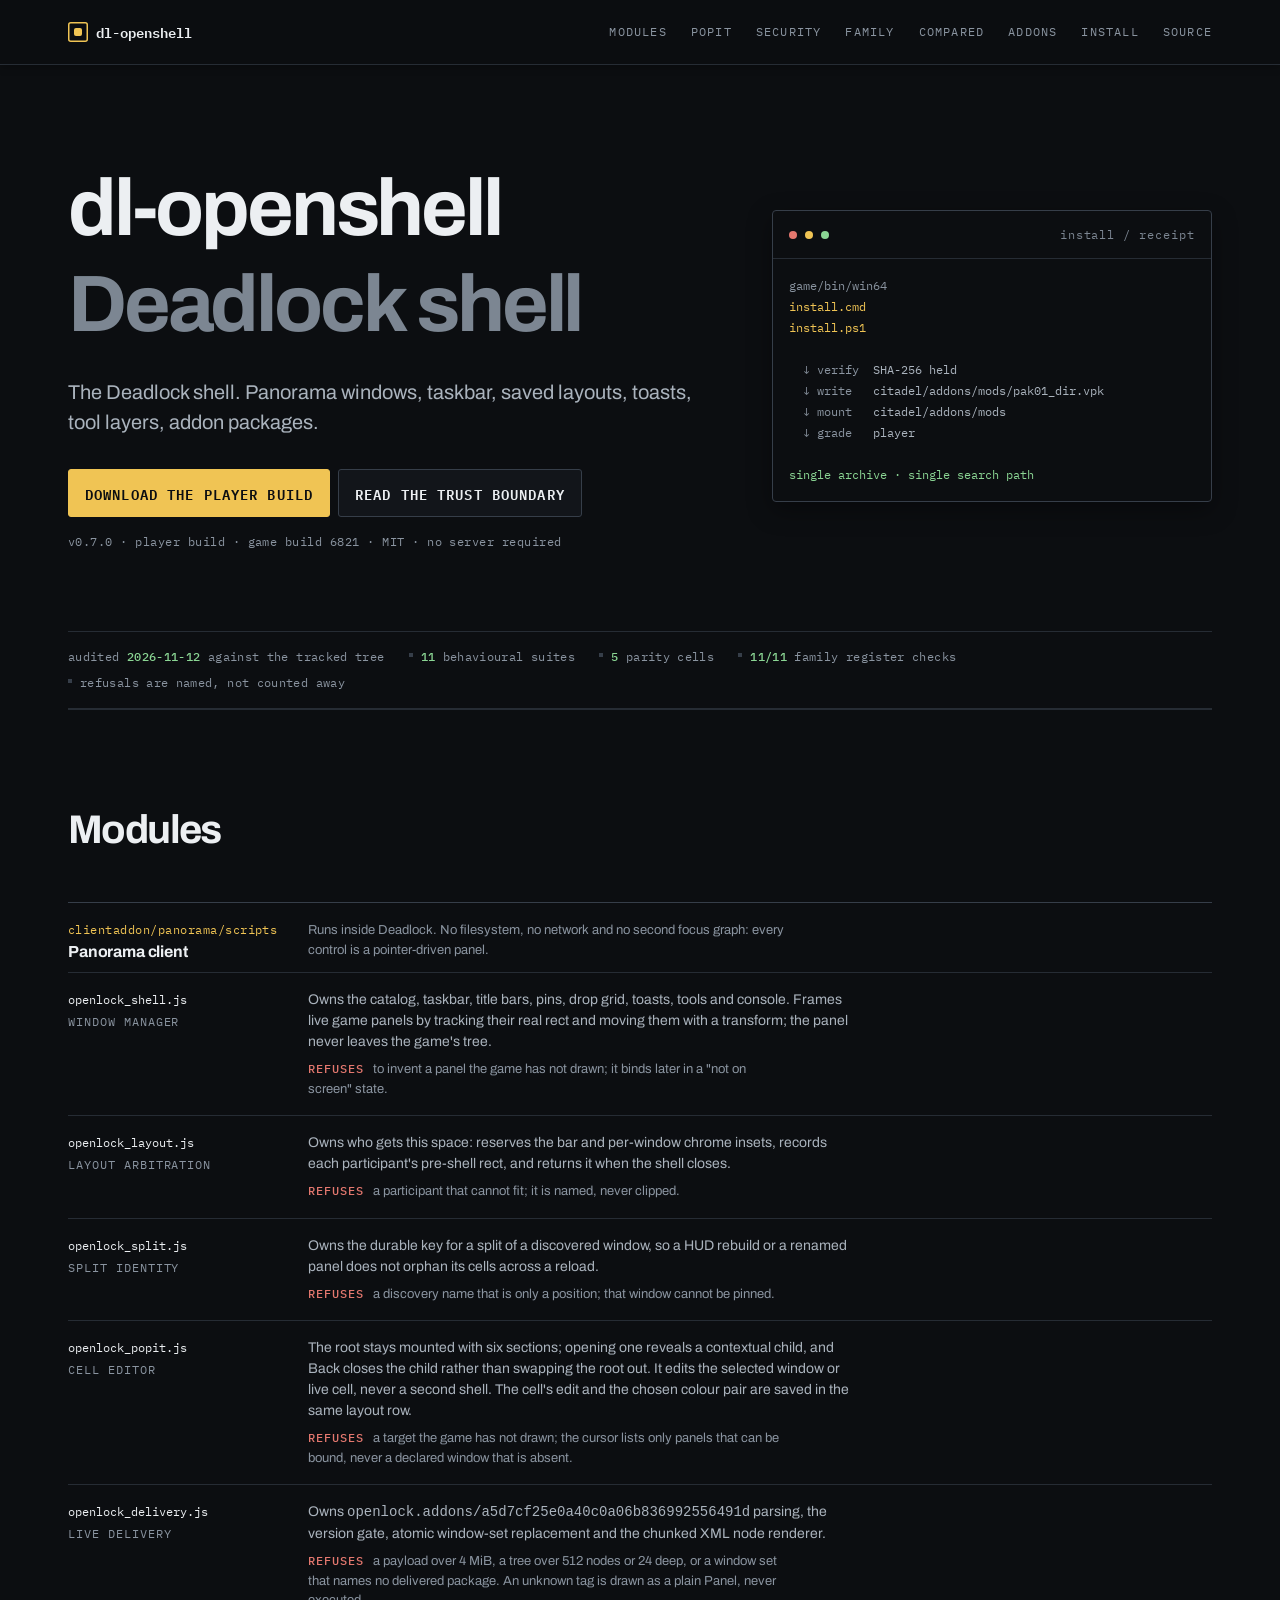
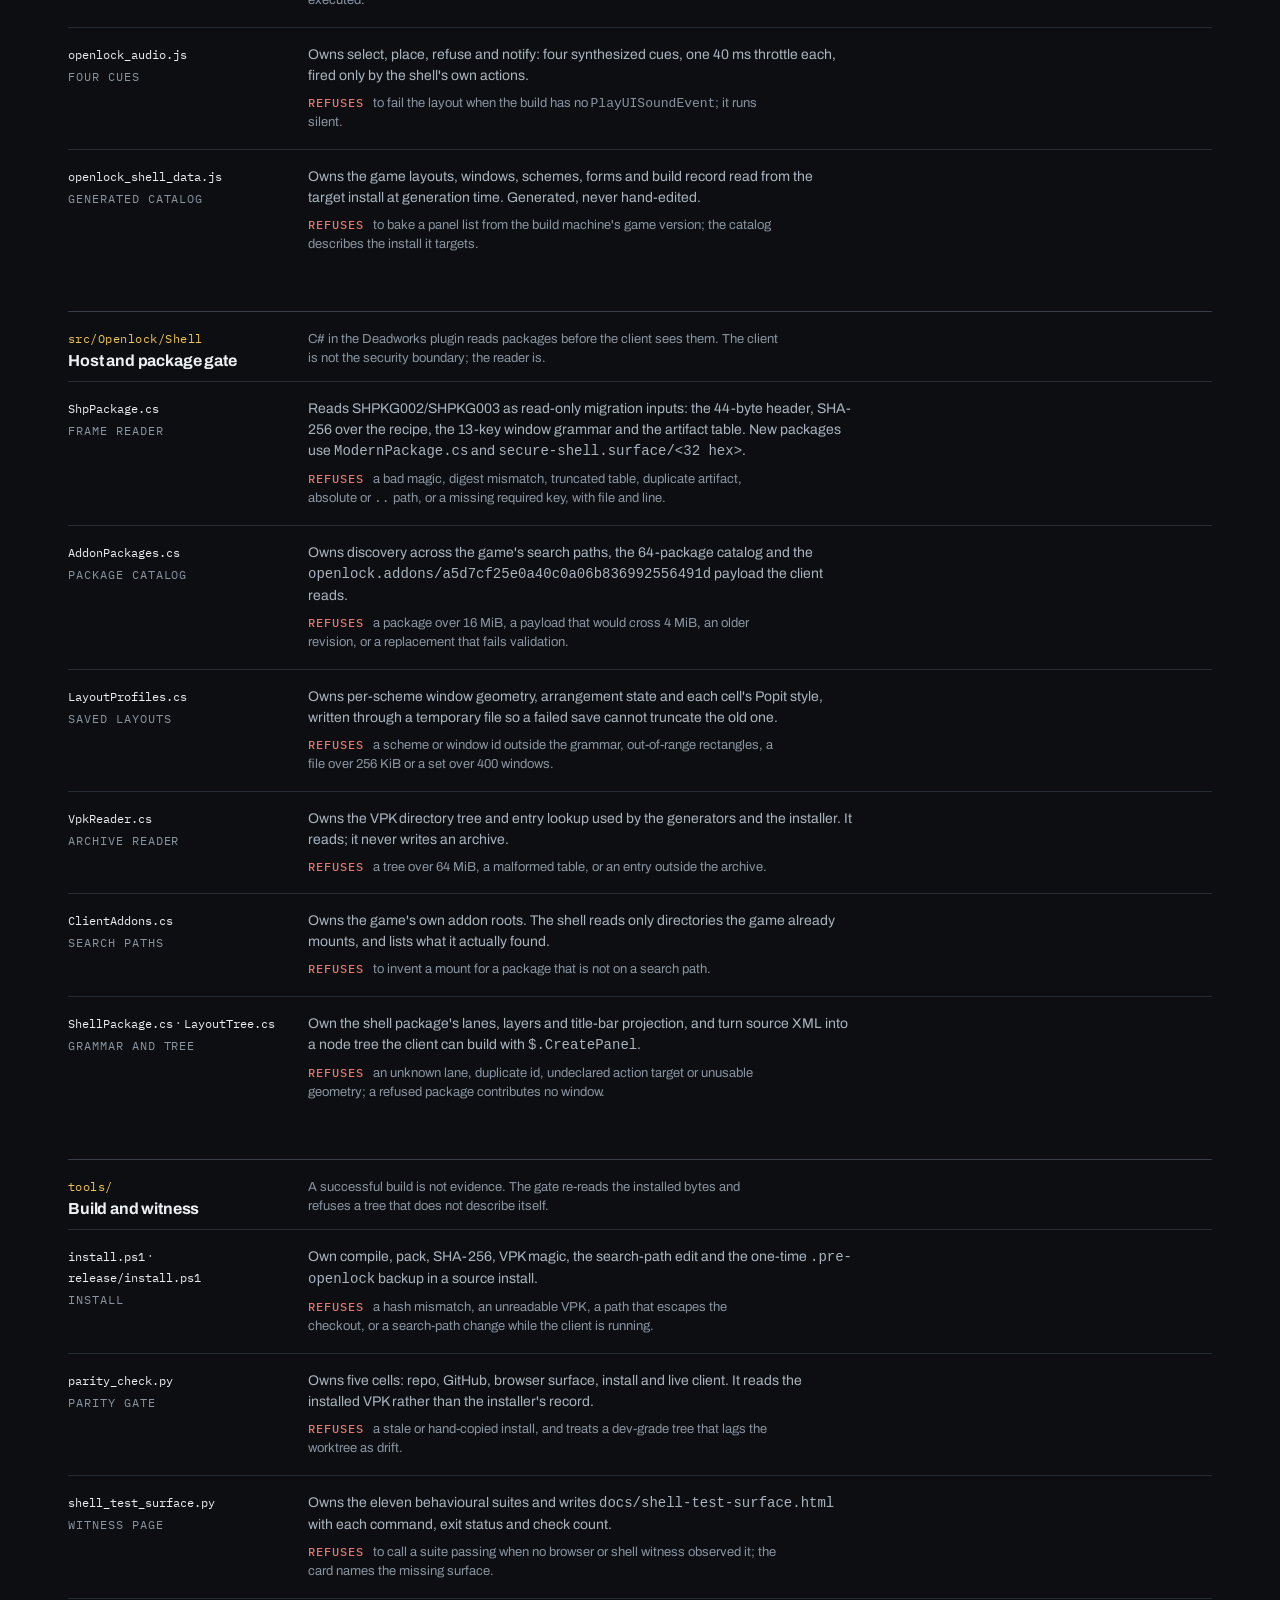
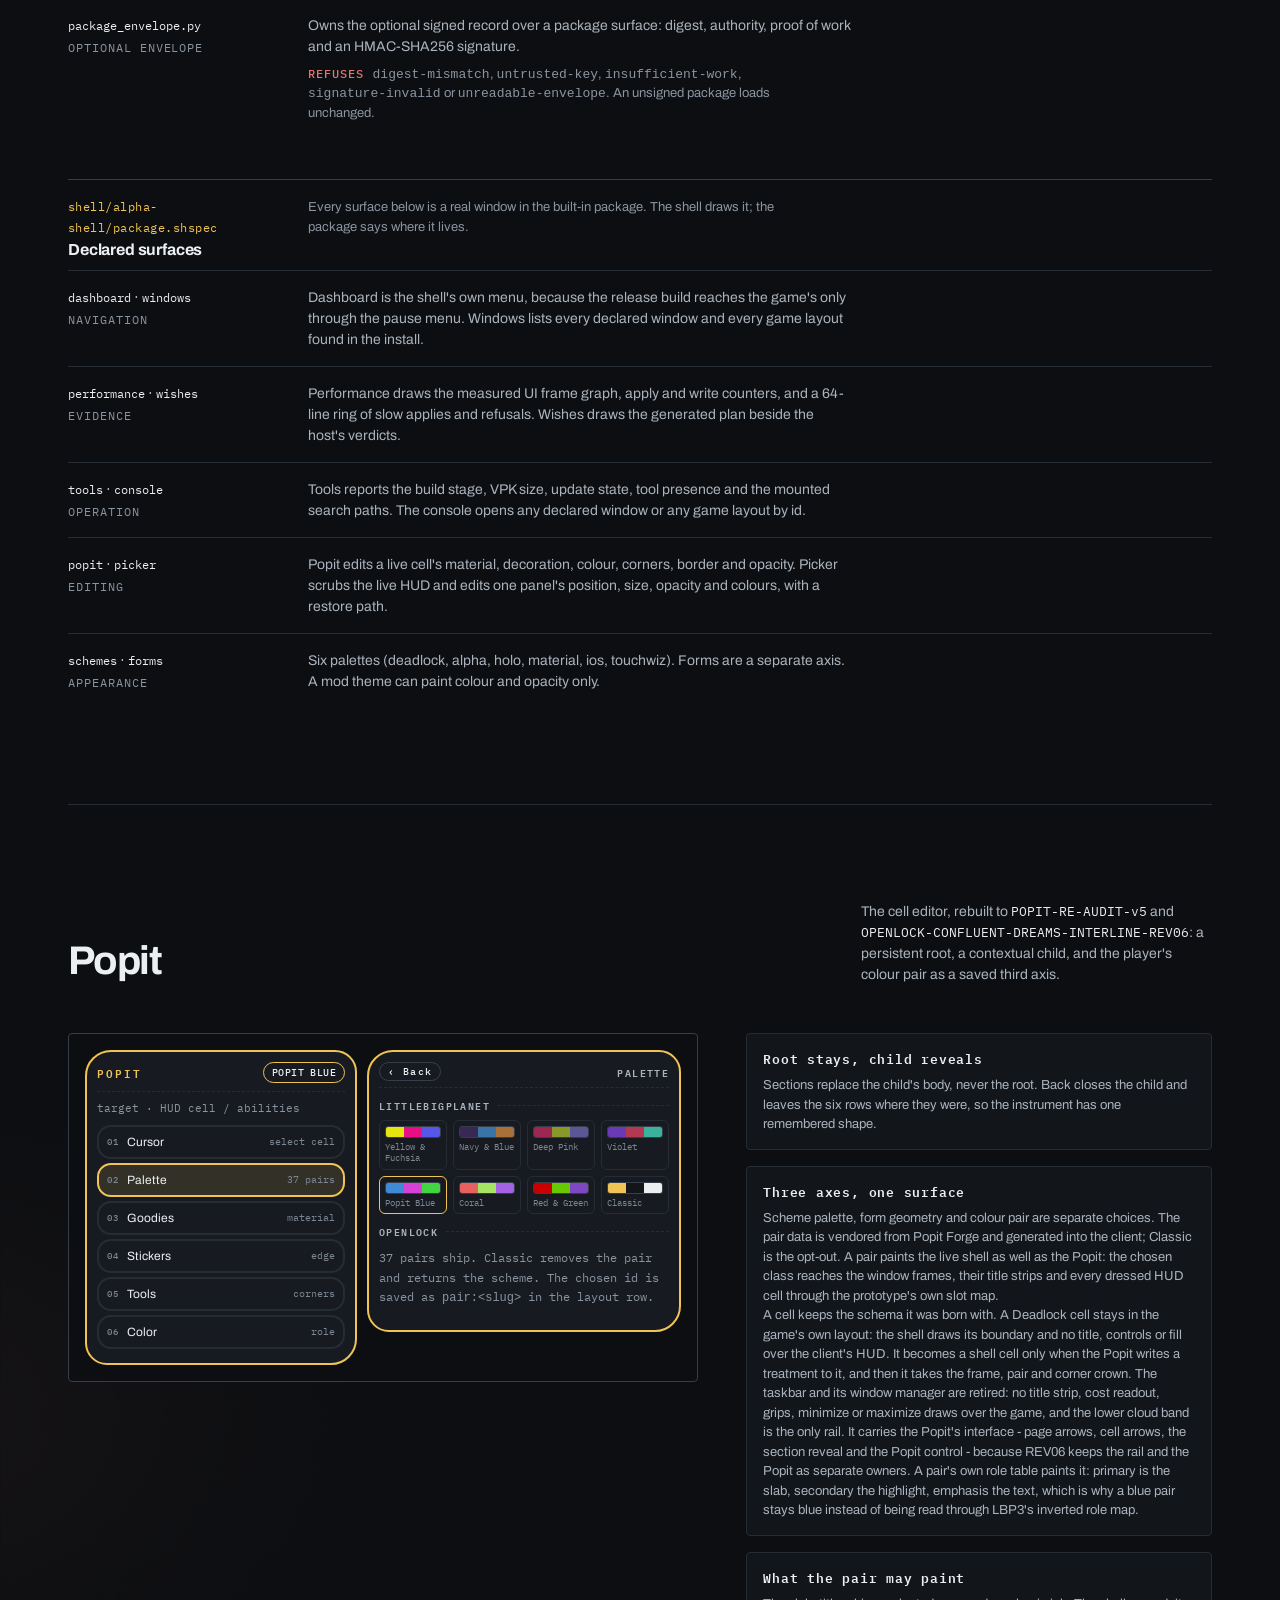
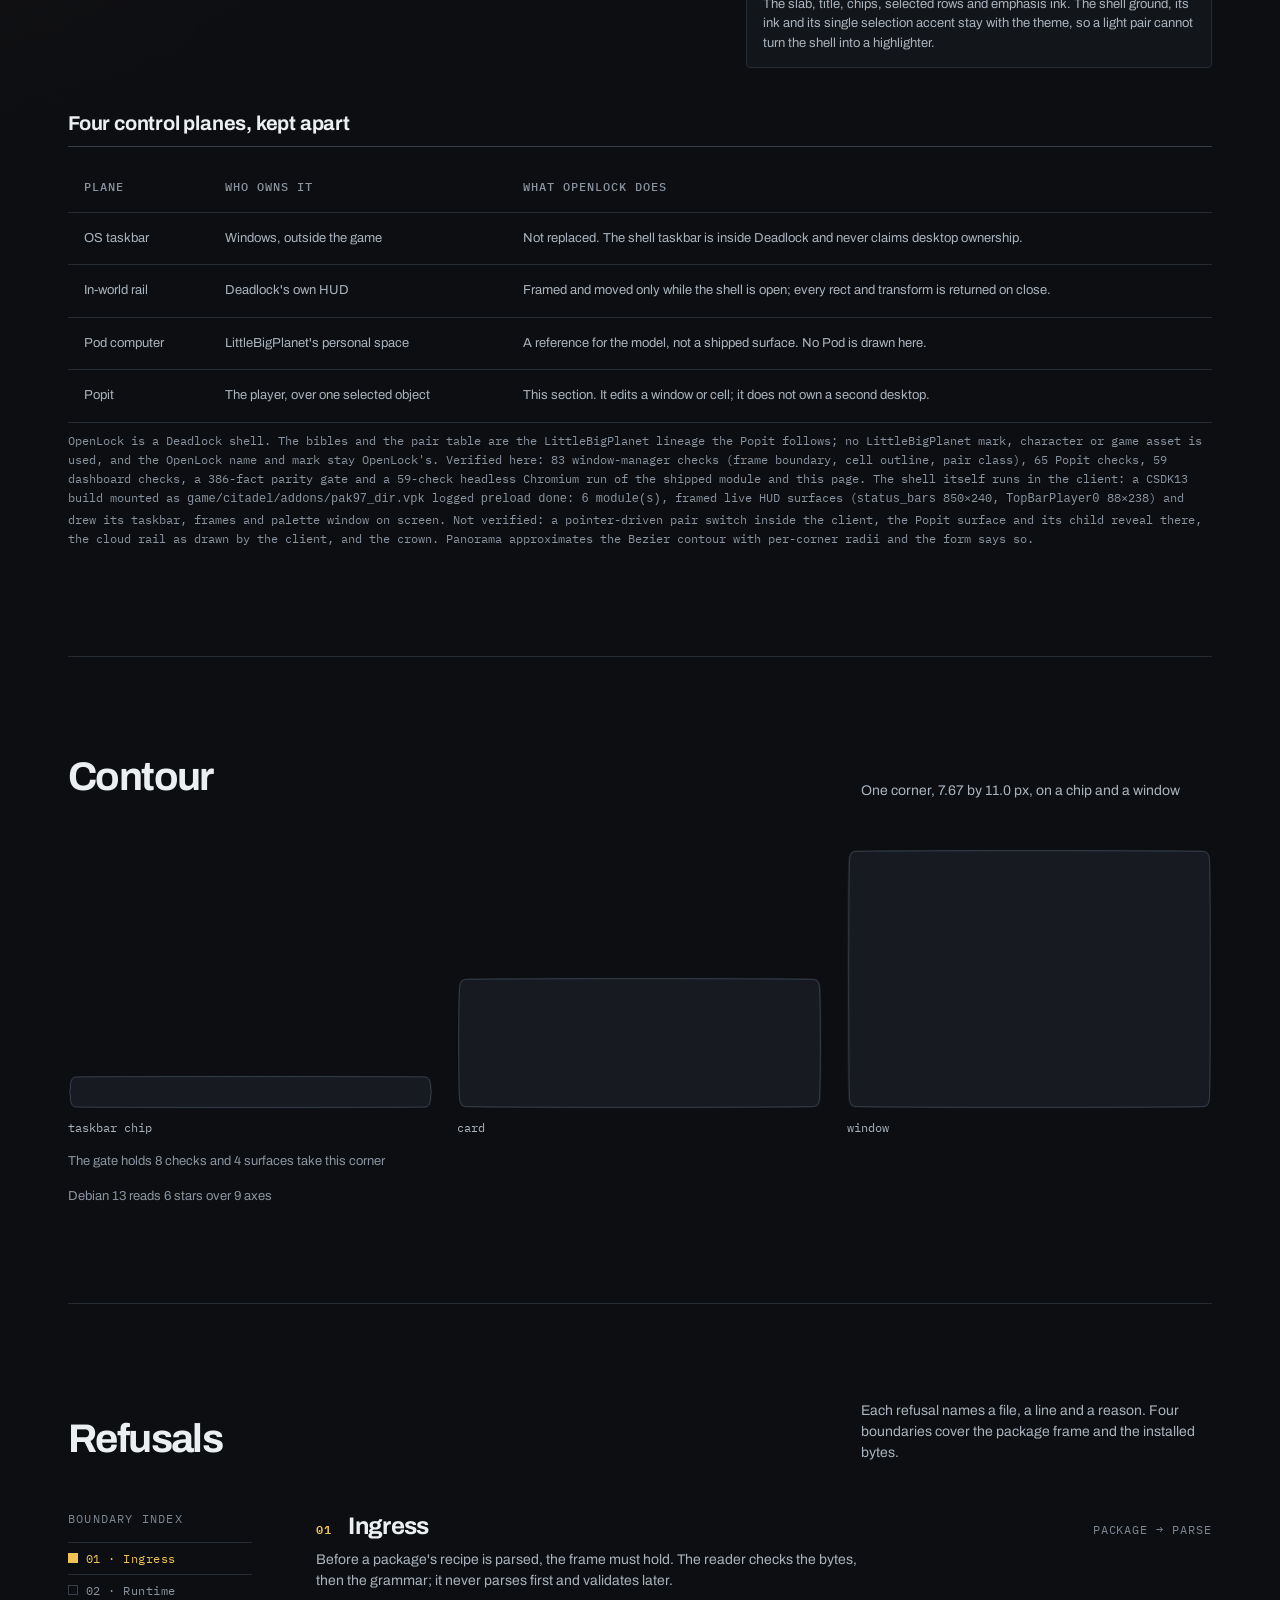
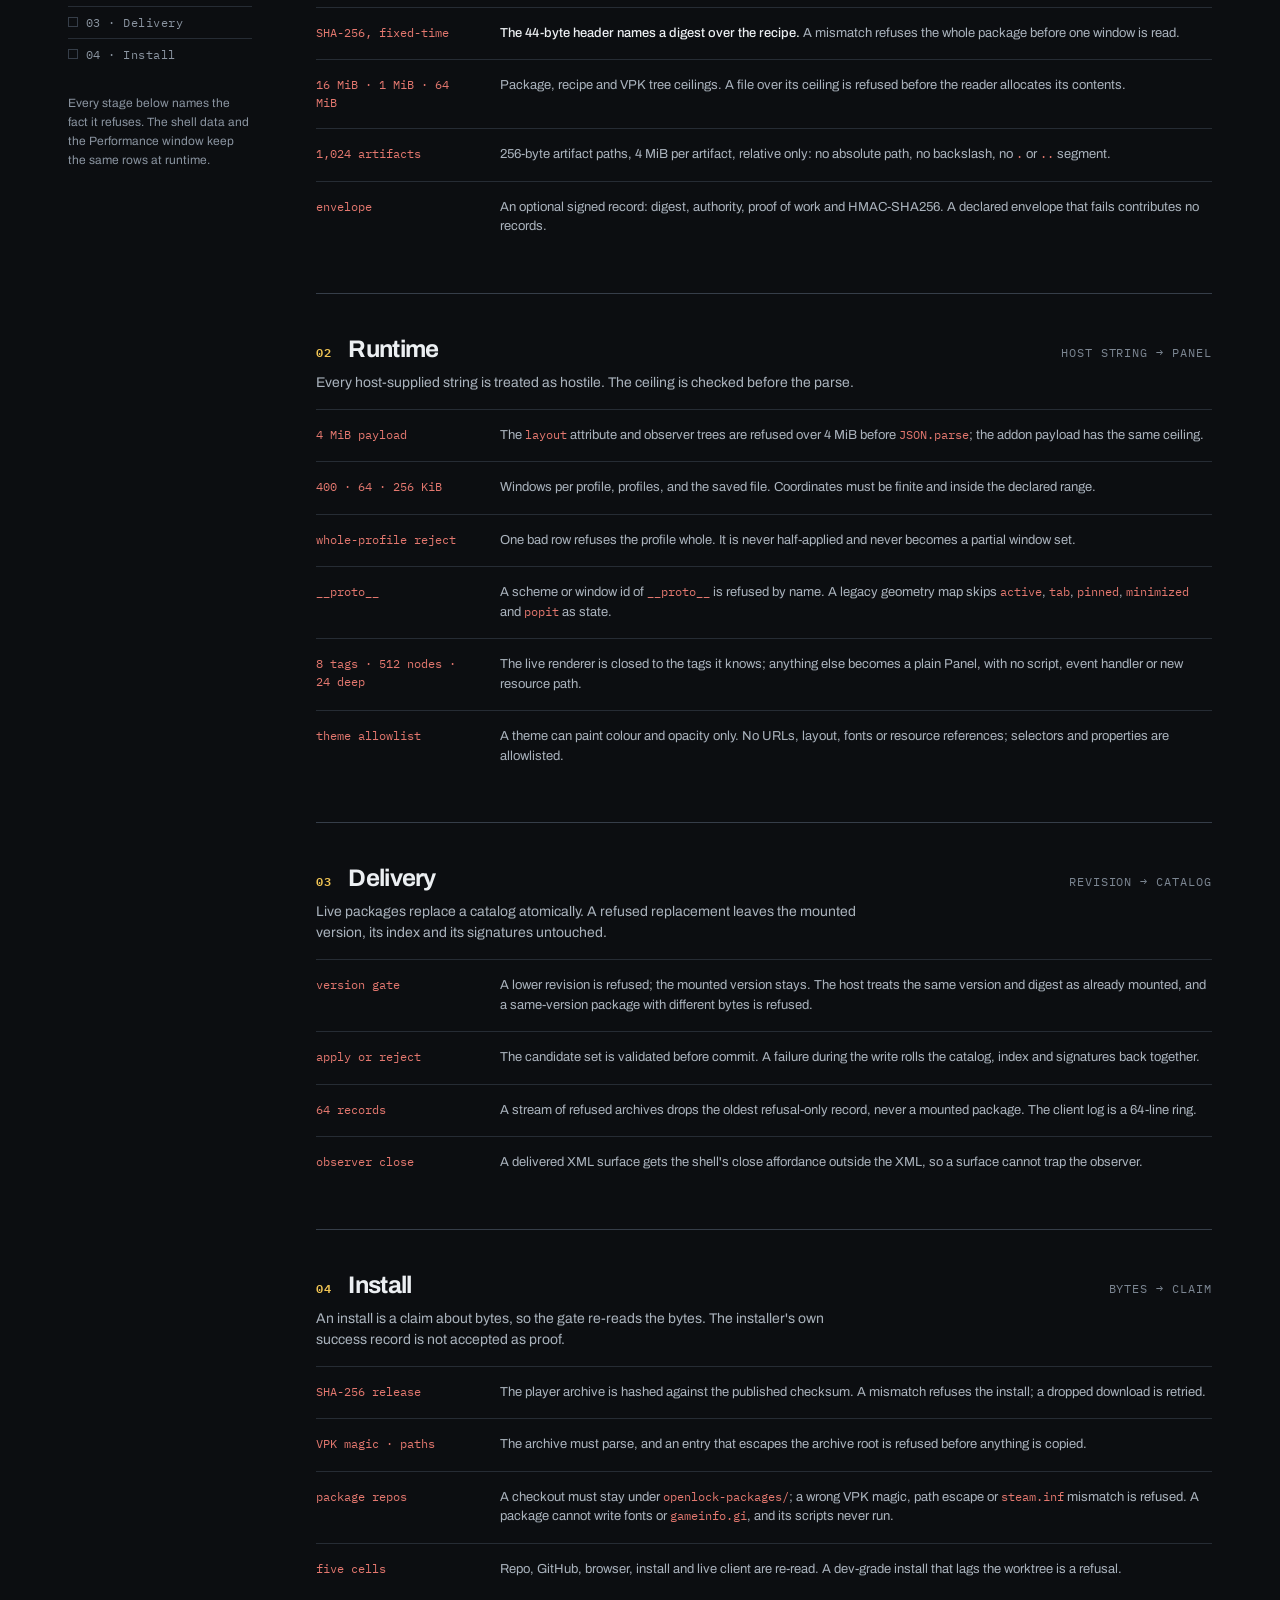
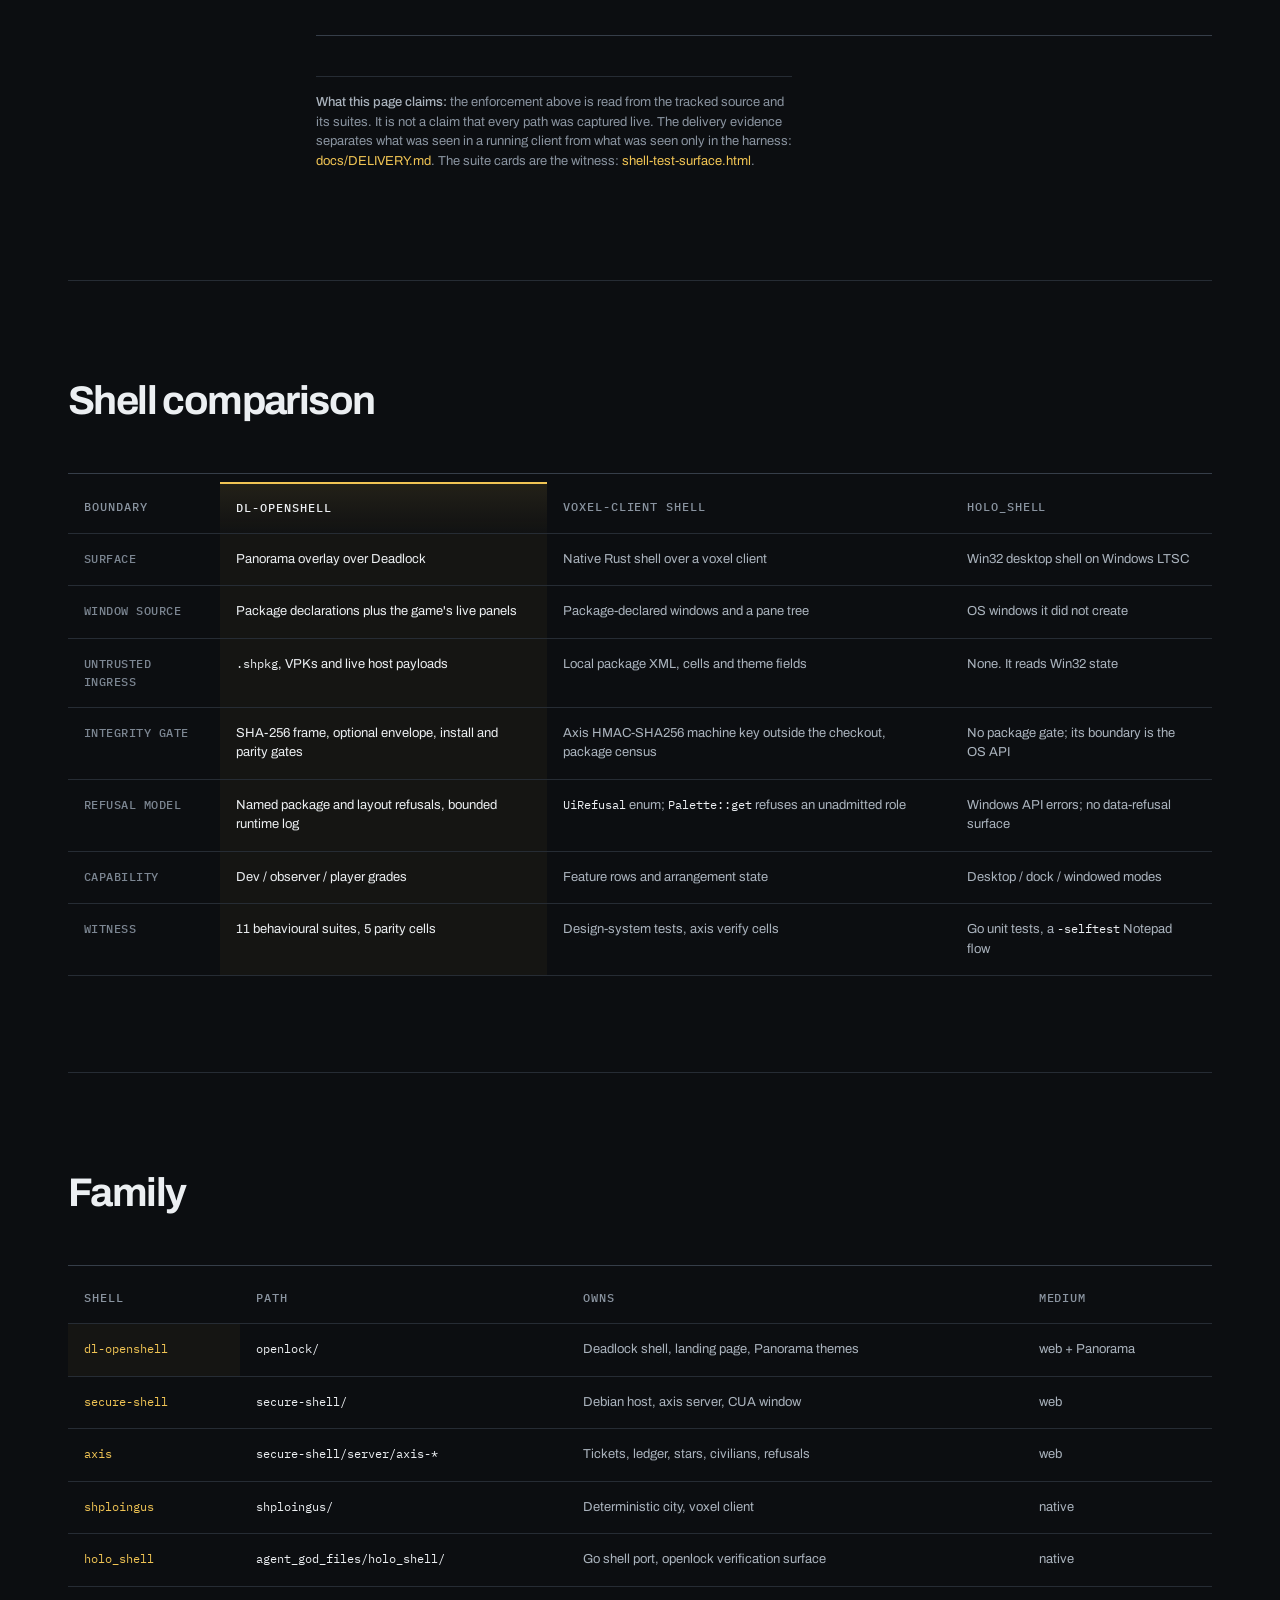
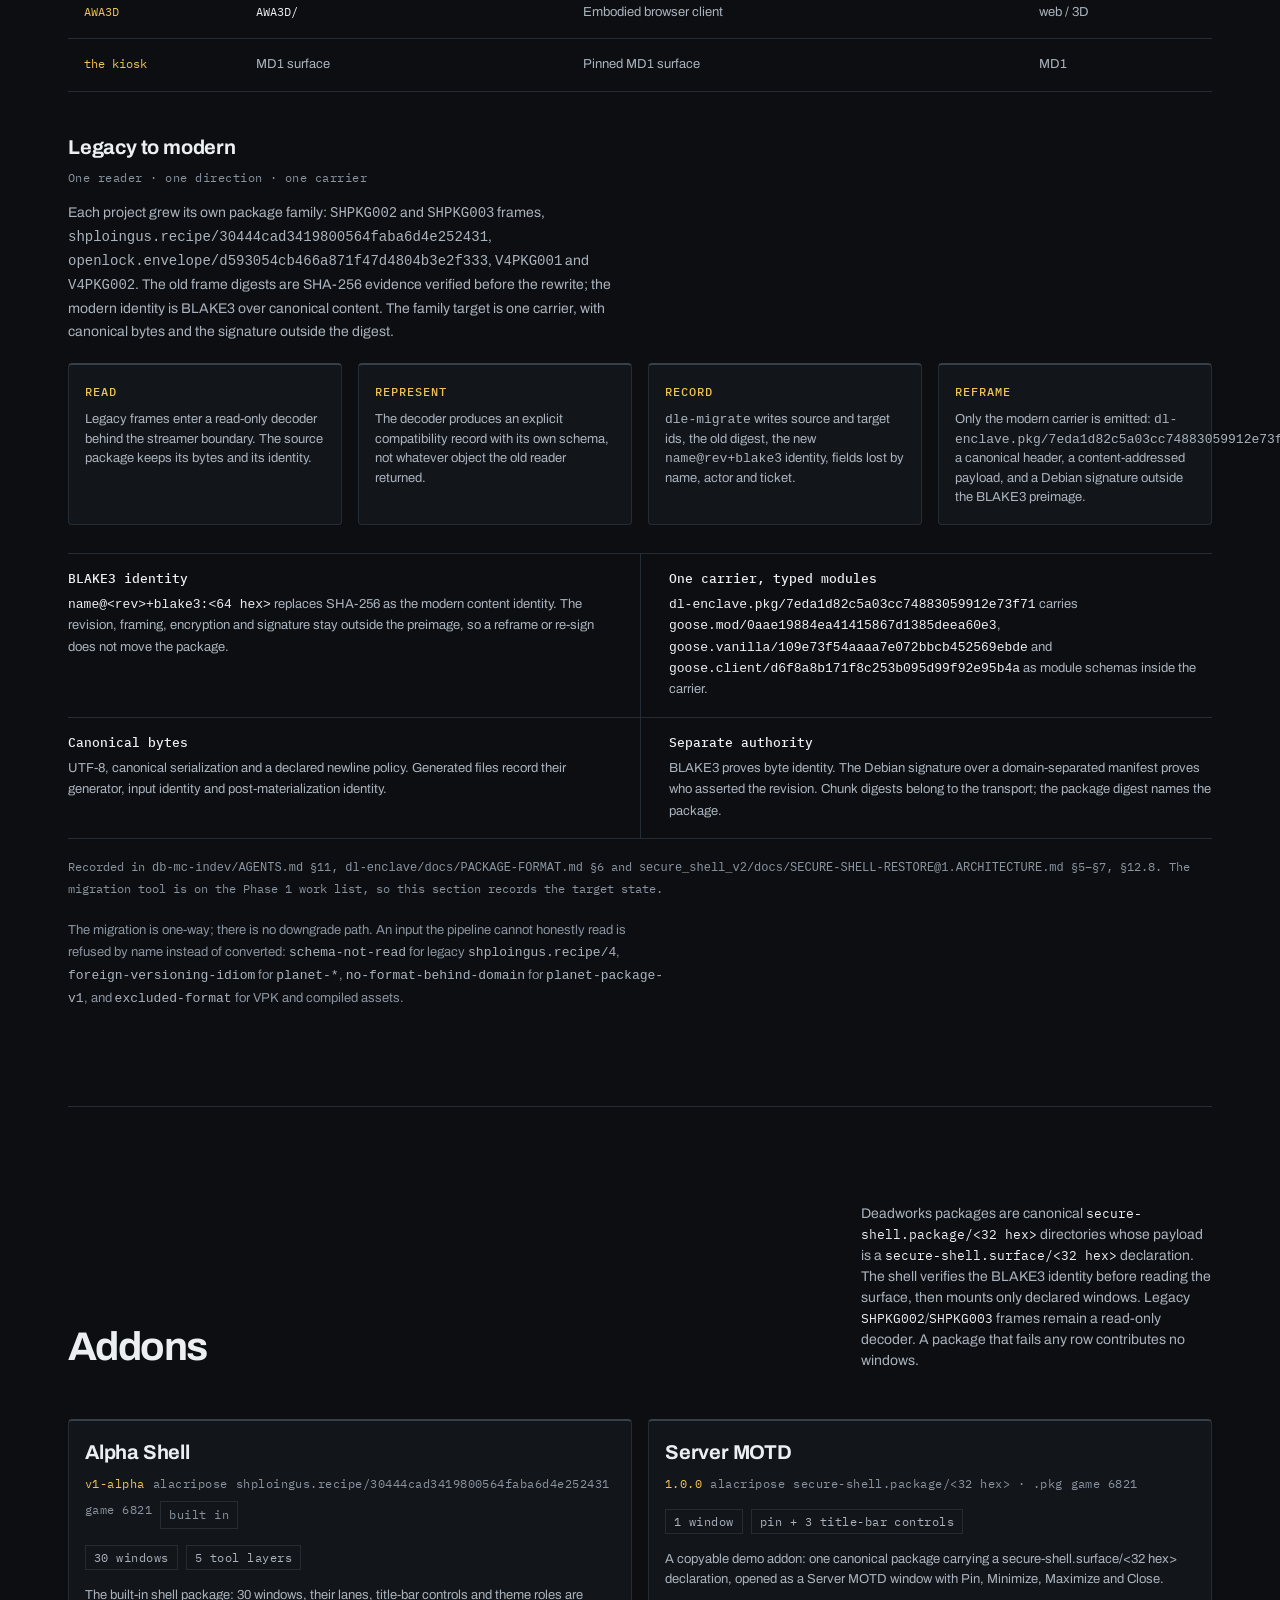
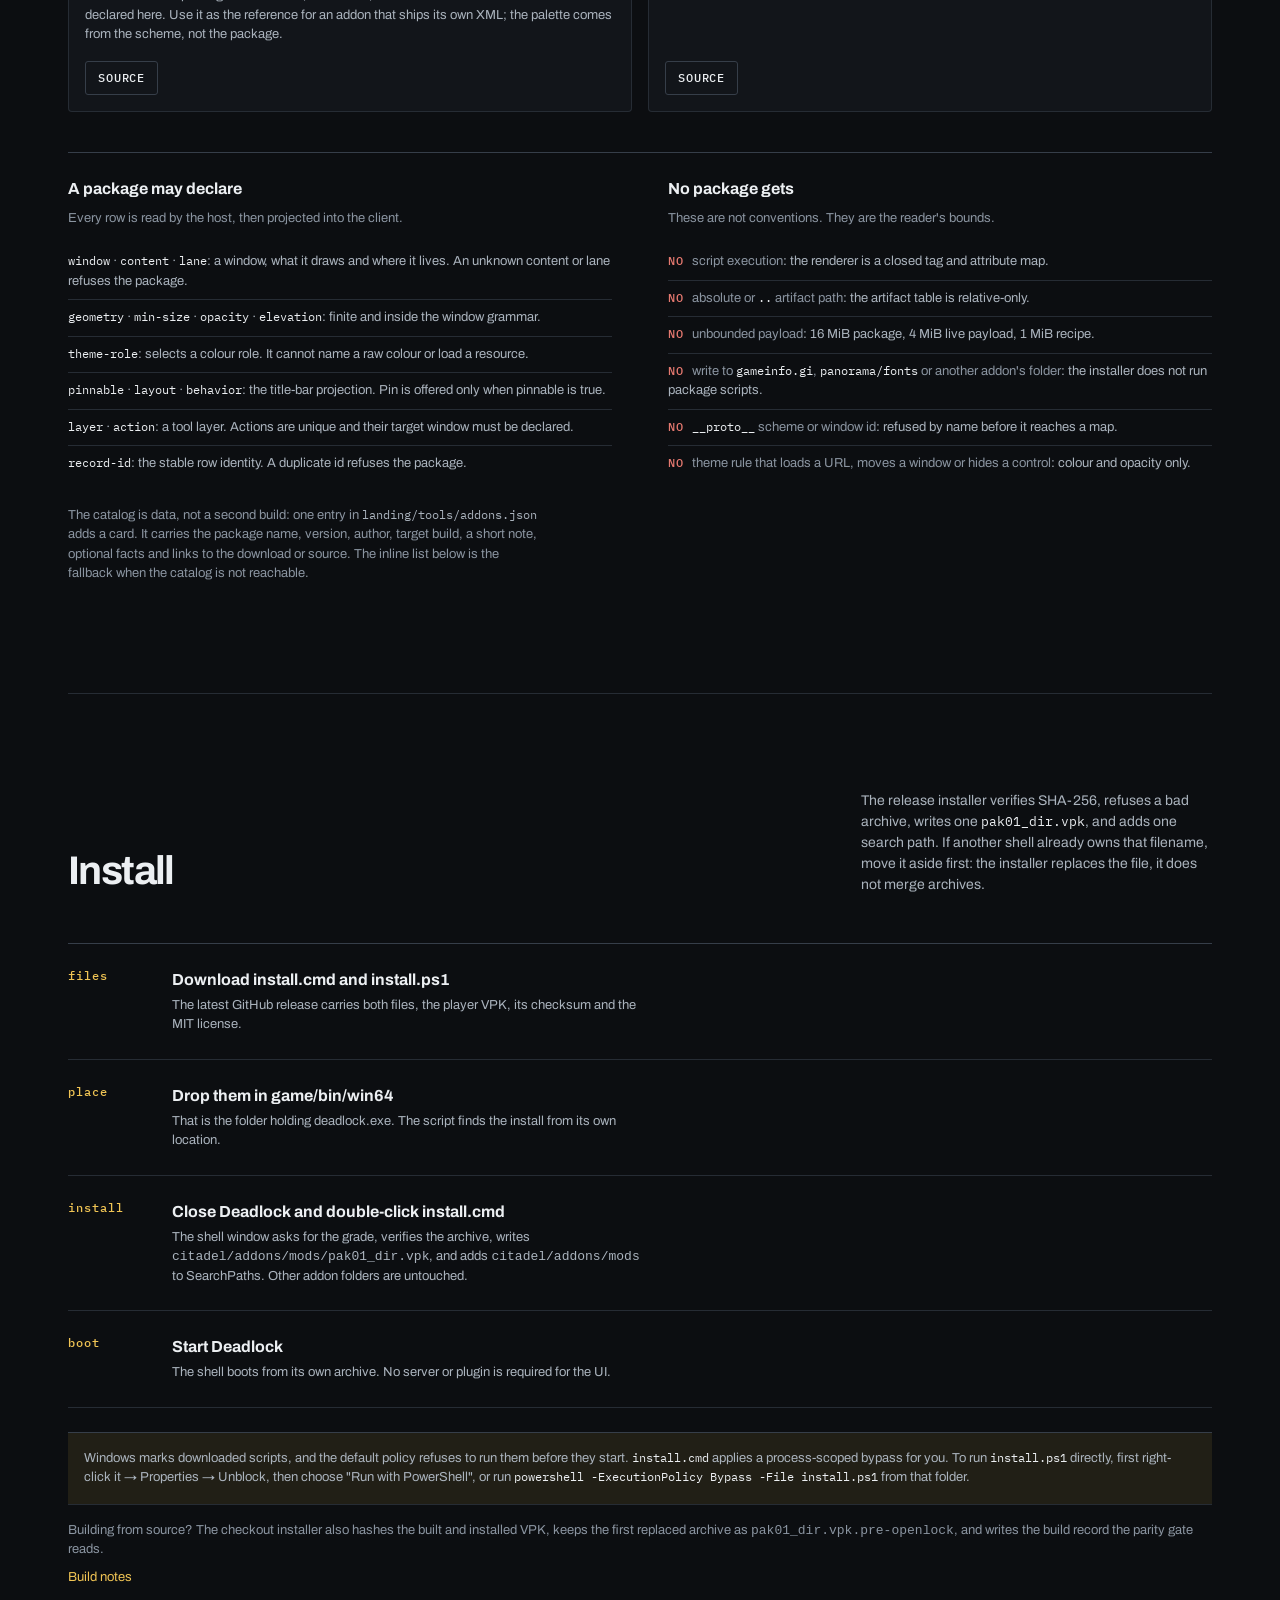
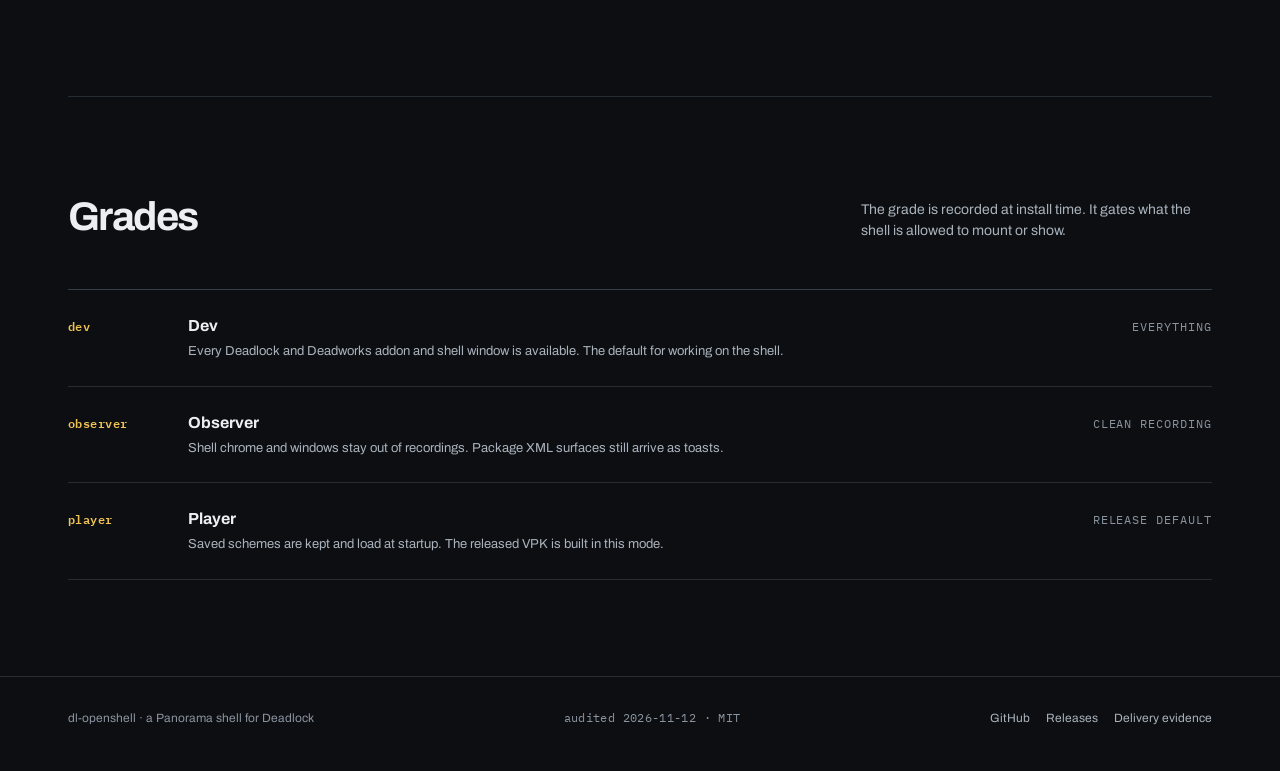
==== commit 36fb7e8b: "Draw the landing contour with the client's own shape engine The section now uses the pinned engine's" ====
--- a/landing/index.html
+++ b/landing/index.html
@@ -329,12 +329,14 @@
       *, *::before, *::after { transition-duration: .001ms !important; animation-duration: .001ms !important; }
     }
 
-    /* The contour: nine slices of the measured profile, one corner on every surface. */
+    /* The contour: the same surface grammar the pinned client draws. A surface paints through
+       its clip and strokes the same path a pixel inside it, so the outline is never cut. */
     .contour-stage {
       display: grid;
       gap: clamp(14px, 2vw, 24px);
       grid-template-columns: repeat(auto-fit, minmax(220px, 1fr));
       margin-top: 22px;
+      align-items: end;
     }
     .contour-figure {
       margin: 0;
@@ -343,16 +345,29 @@
       color: var(--muted);
       font: 12px/1.5 var(--mono);
     }
-    .contour-shape {
-      position: relative;
-      background: none;
-    }
+    .surface { position: relative; background: none; }
+    .surface::before {
+      content: "";
+      position: absolute;
+      inset: 0;
+      z-index: 0;
+      clip-path: var(--clip, none);
+      background: var(--raised);
+    }
+    .surface > * { position: relative; z-index: 1; }
+    .surface .contour-frame {
+      position: absolute;
+      inset: 0;
+      z-index: 2;
+      width: 100%;
+      height: 100%;
+      pointer-events: none;
+      overflow: visible;
+    }
+    .surface .contour-frame path { stroke: var(--line-strong); fill: none; }
     .contour-shape[data-contour-surface="chip"] { height: 34px; }
     .contour-shape[data-contour-surface="card"] { height: 132px; }
     .contour-shape[data-contour-surface="window"] { height: 260px; }
-    .contour-layer { position: absolute; inset: 0; }
-    .contour-ink { position: absolute; background: var(--line-strong); }
-    .contour-fill { position: absolute; background: var(--raised); }
     .contour-note { margin: 14px 0 0; color: var(--dim); font: 13px/1.6 var(--sans); }
   </style>
 </head>
@@ -755,15 +770,15 @@
       </div>
       <div class="contour-stage">
         <figure class="contour-figure">
-          <div class="contour-shape" data-contour-surface="chip" aria-hidden="true"></div>
+          <div class="surface contour-shape" data-contour-surface="chip" data-contour="card" aria-hidden="true"></div>
           <figcaption>taskbar chip</figcaption>
         </figure>
         <figure class="contour-figure">
-          <div class="contour-shape" data-contour-surface="card" aria-hidden="true"></div>
+          <div class="surface contour-shape" data-contour-surface="card" data-contour="card" aria-hidden="true"></div>
           <figcaption>card</figcaption>
         </figure>
         <figure class="contour-figure">
-          <div class="contour-shape" data-contour-surface="window" aria-hidden="true"></div>
+          <div class="surface contour-shape" data-contour-surface="window" data-contour="card" aria-hidden="true"></div>
           <figcaption>window</figcaption>
         </figure>
       </div>
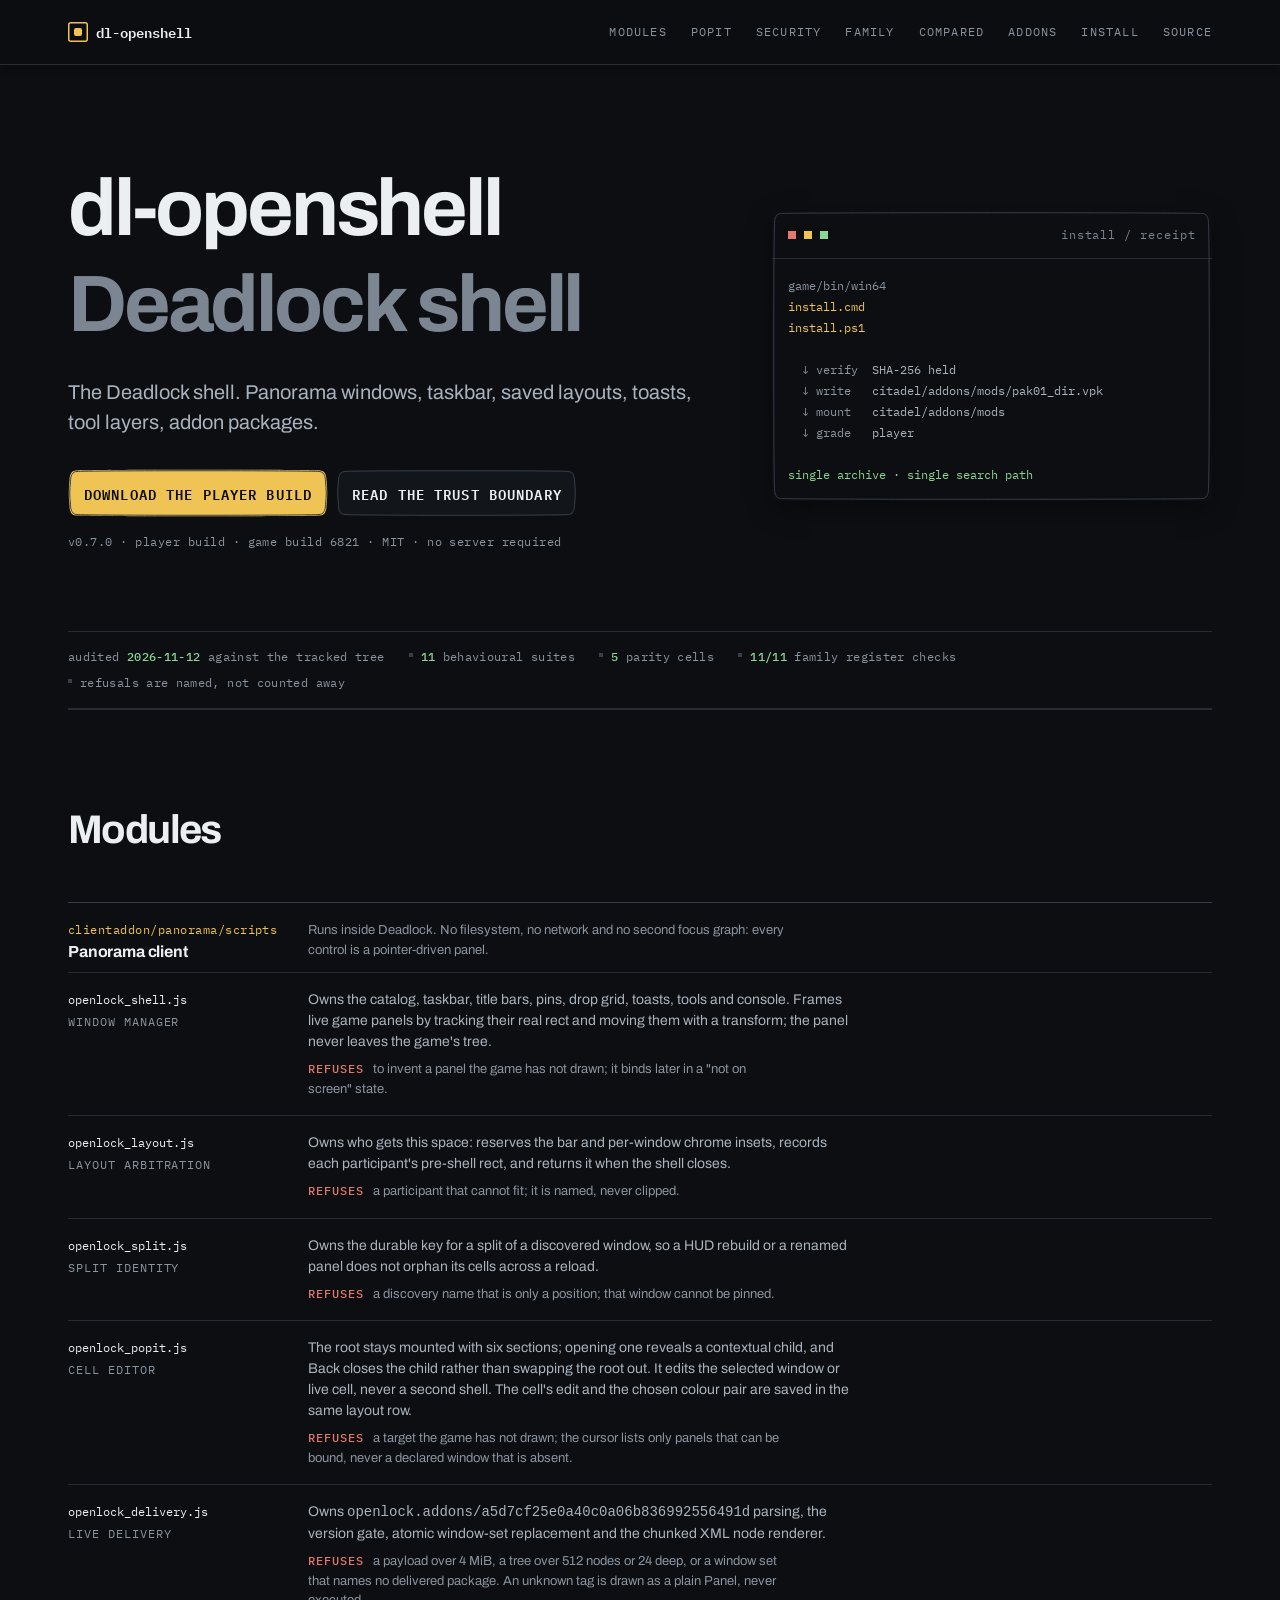
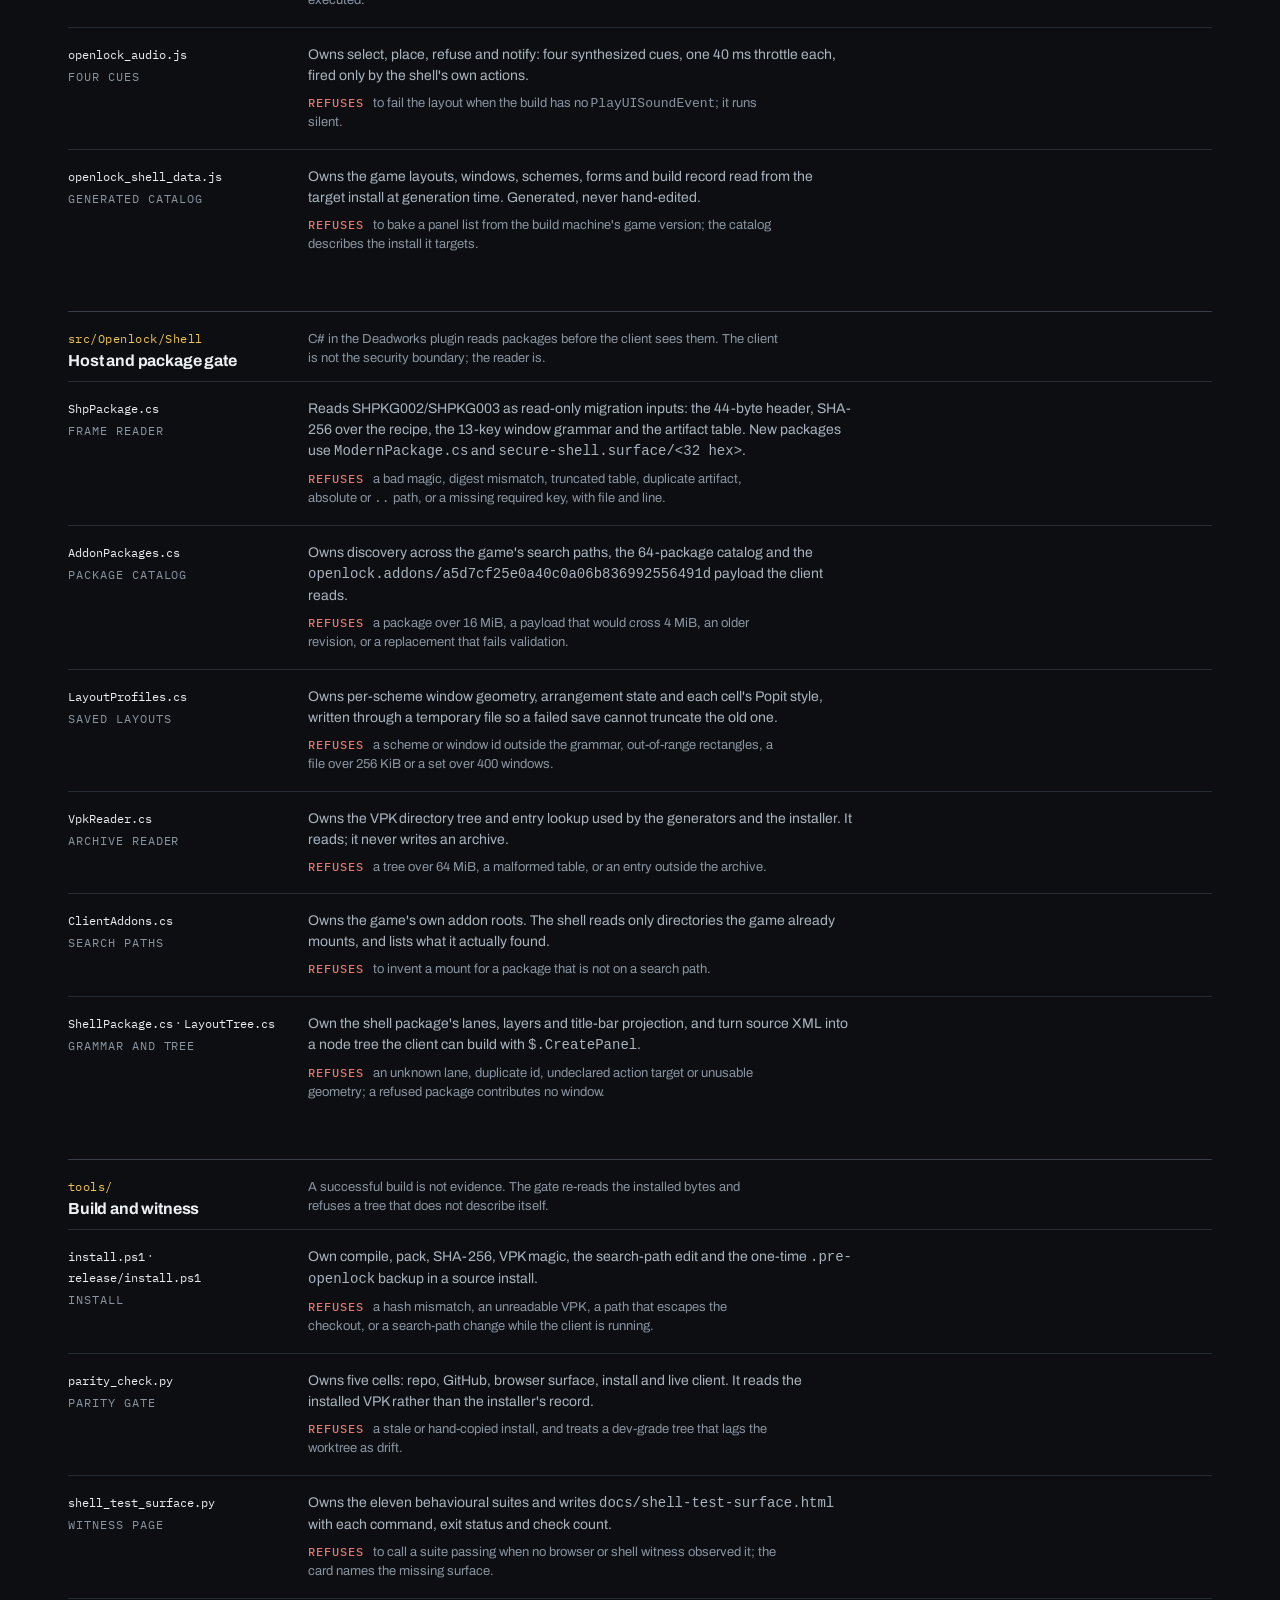
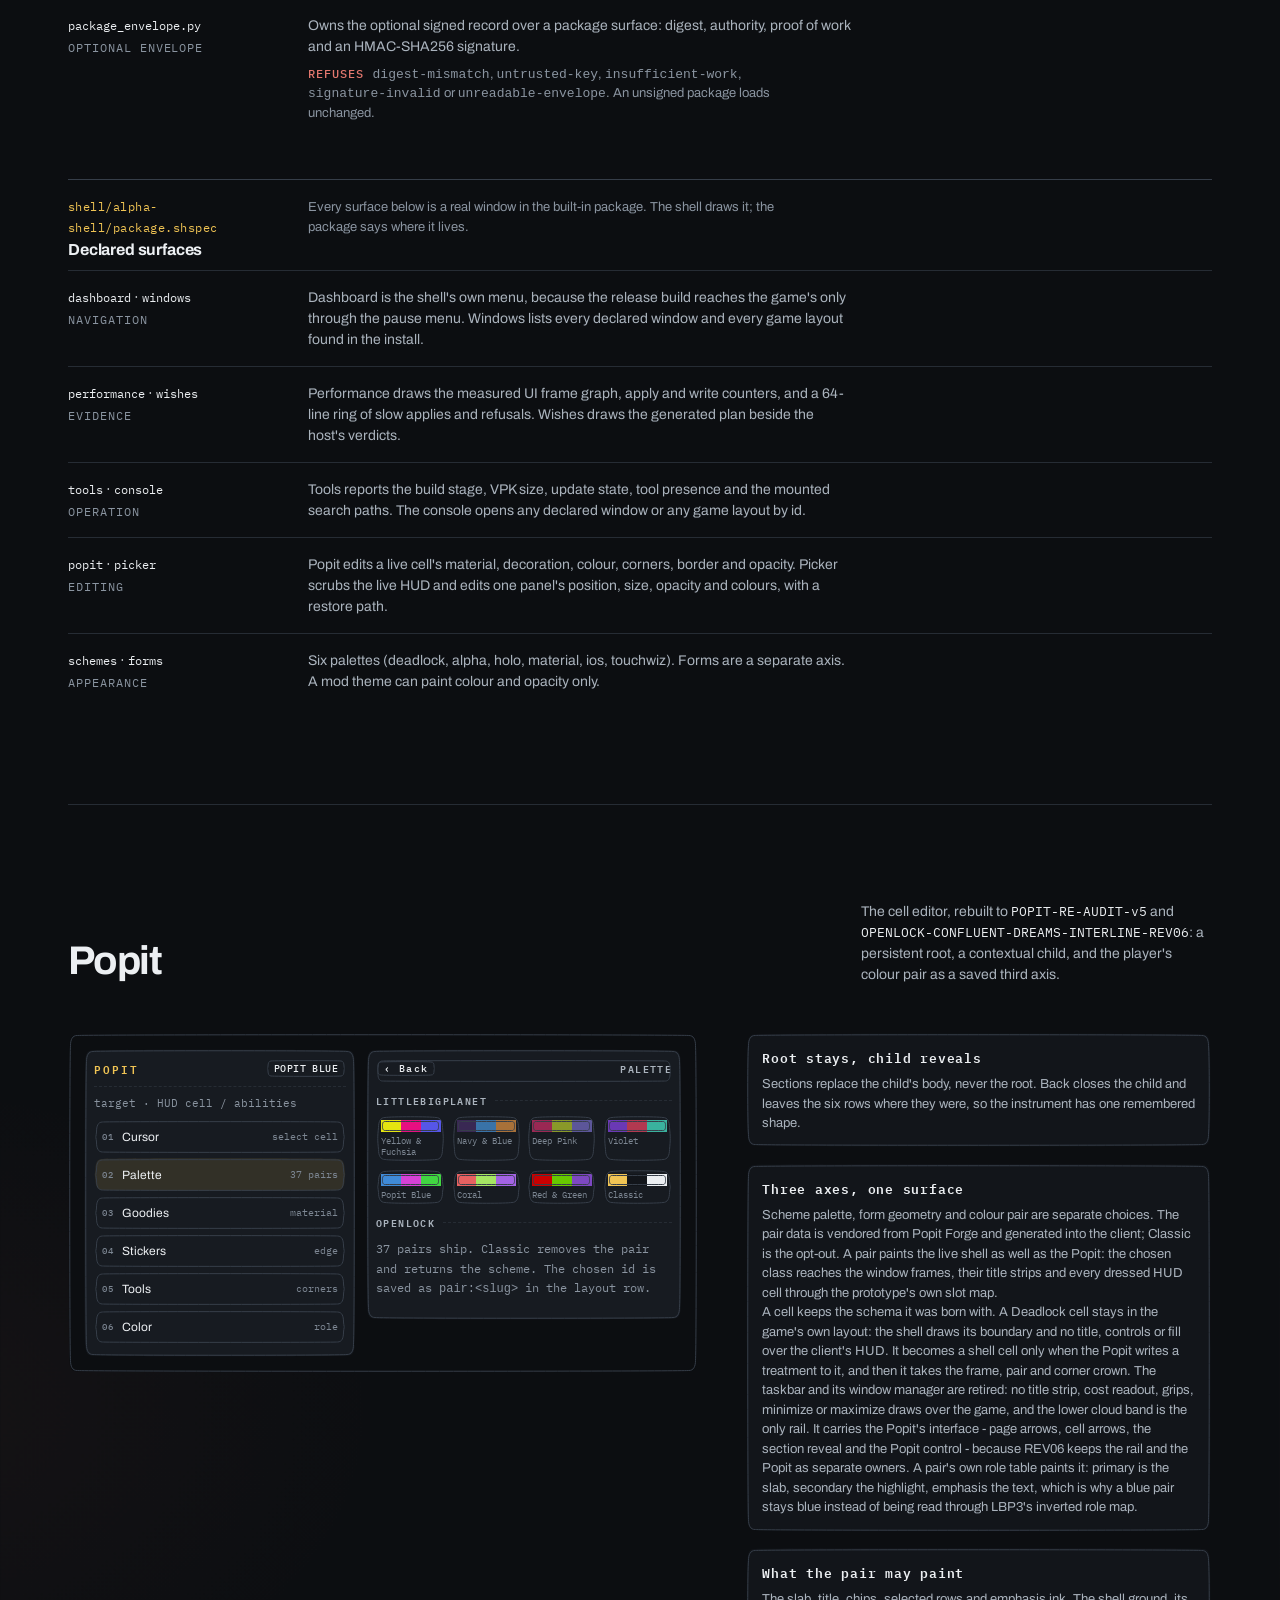
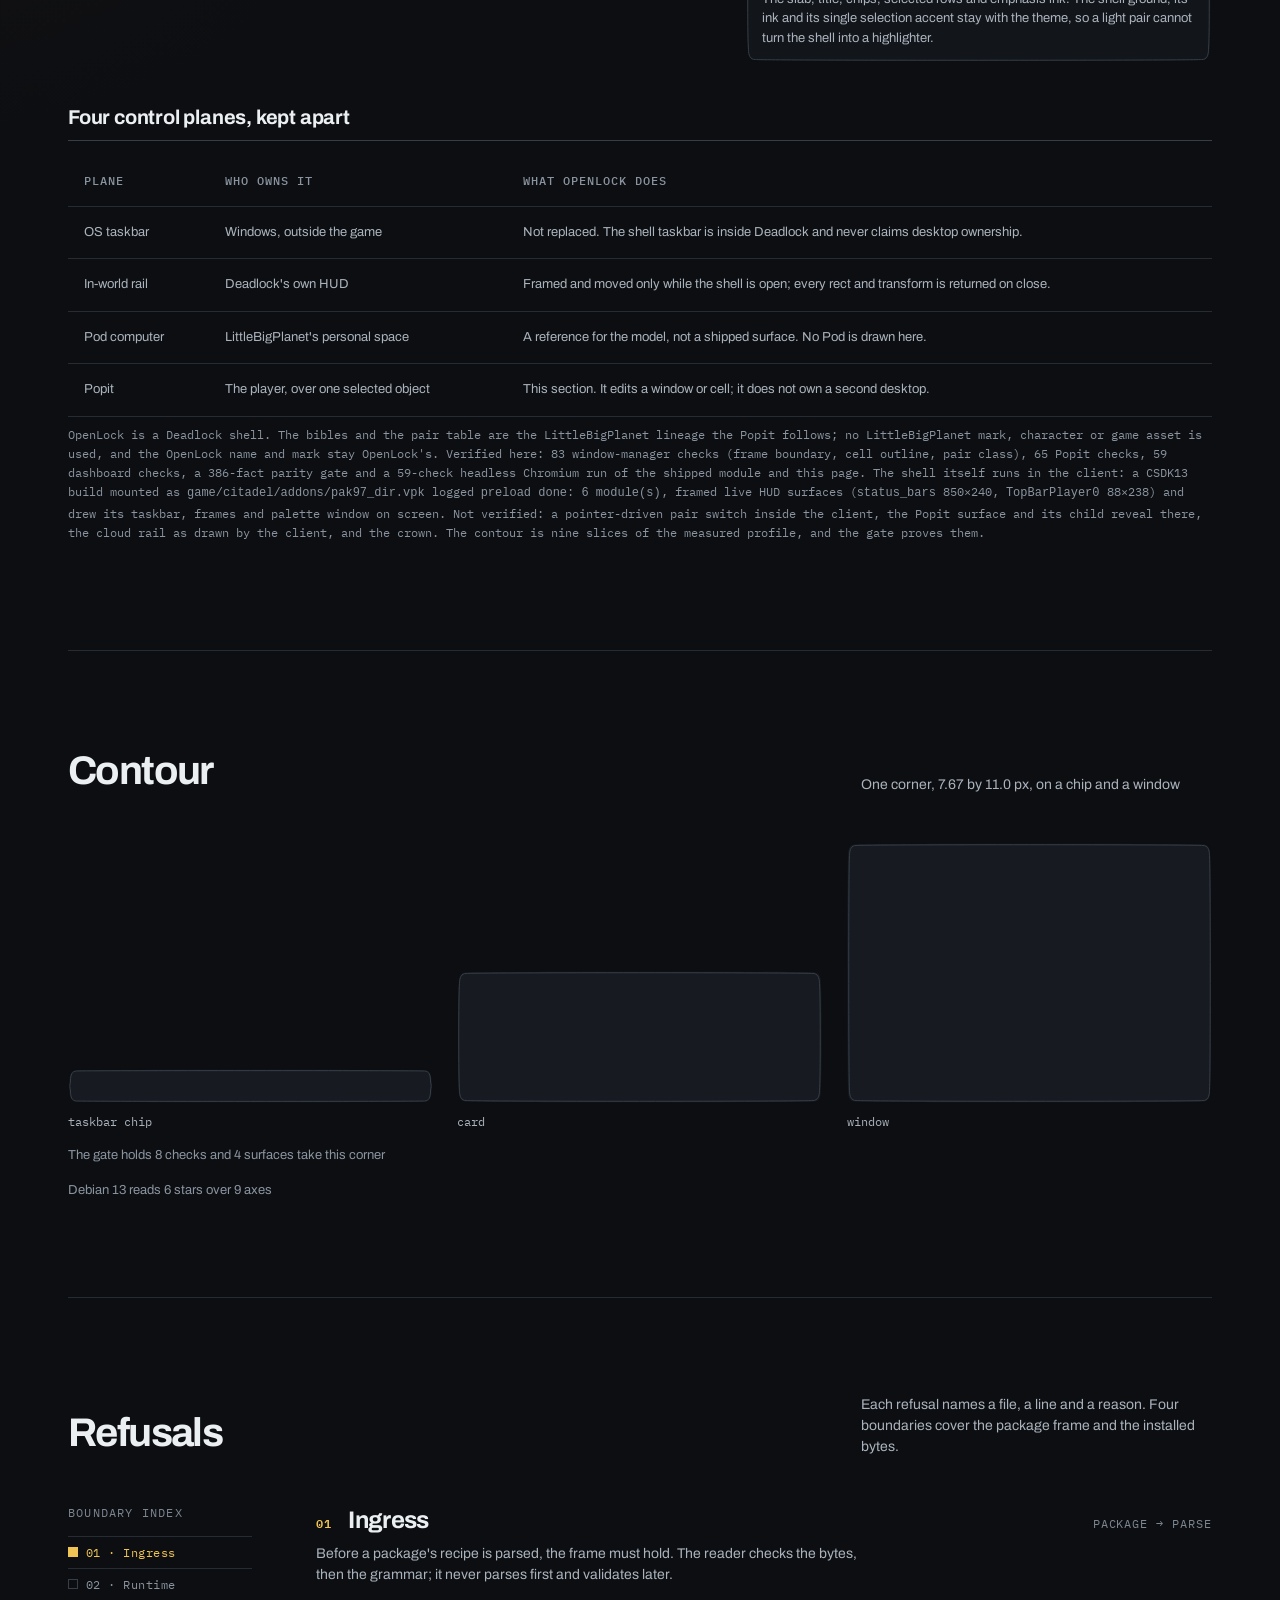
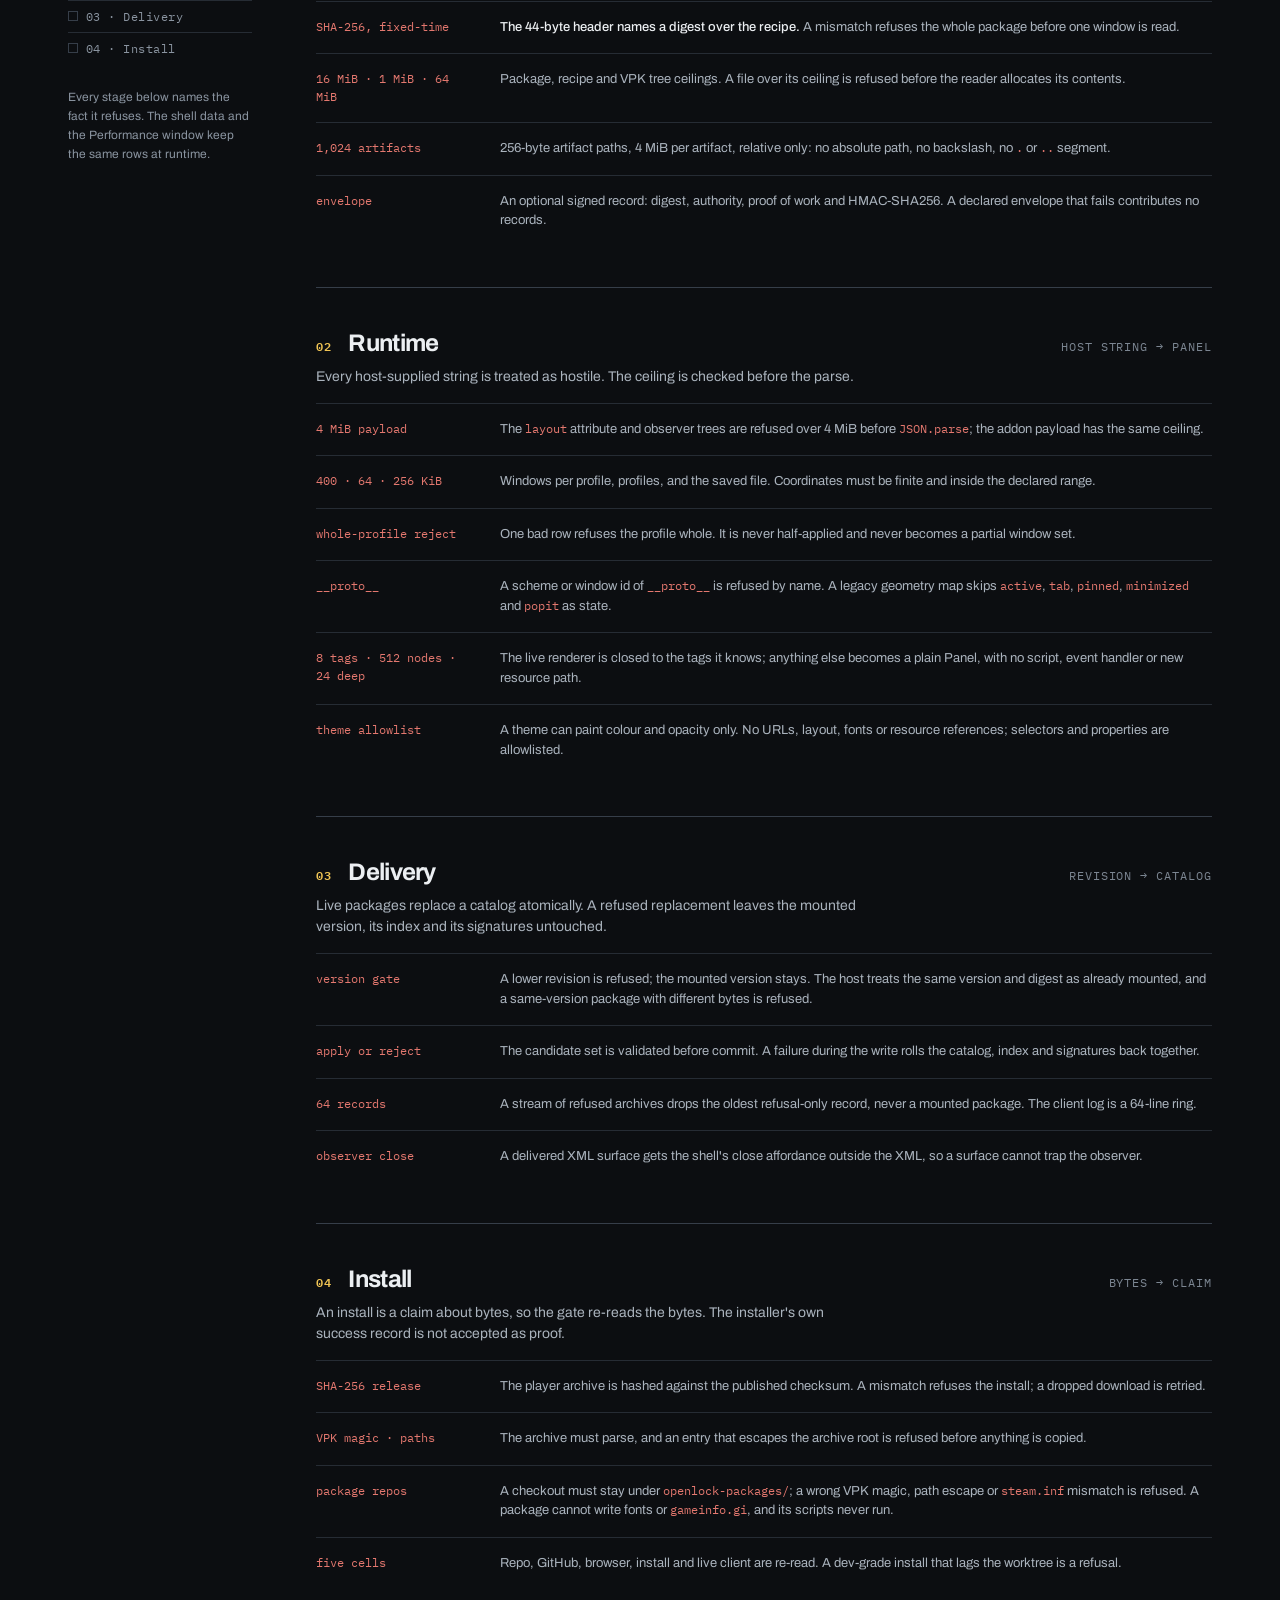
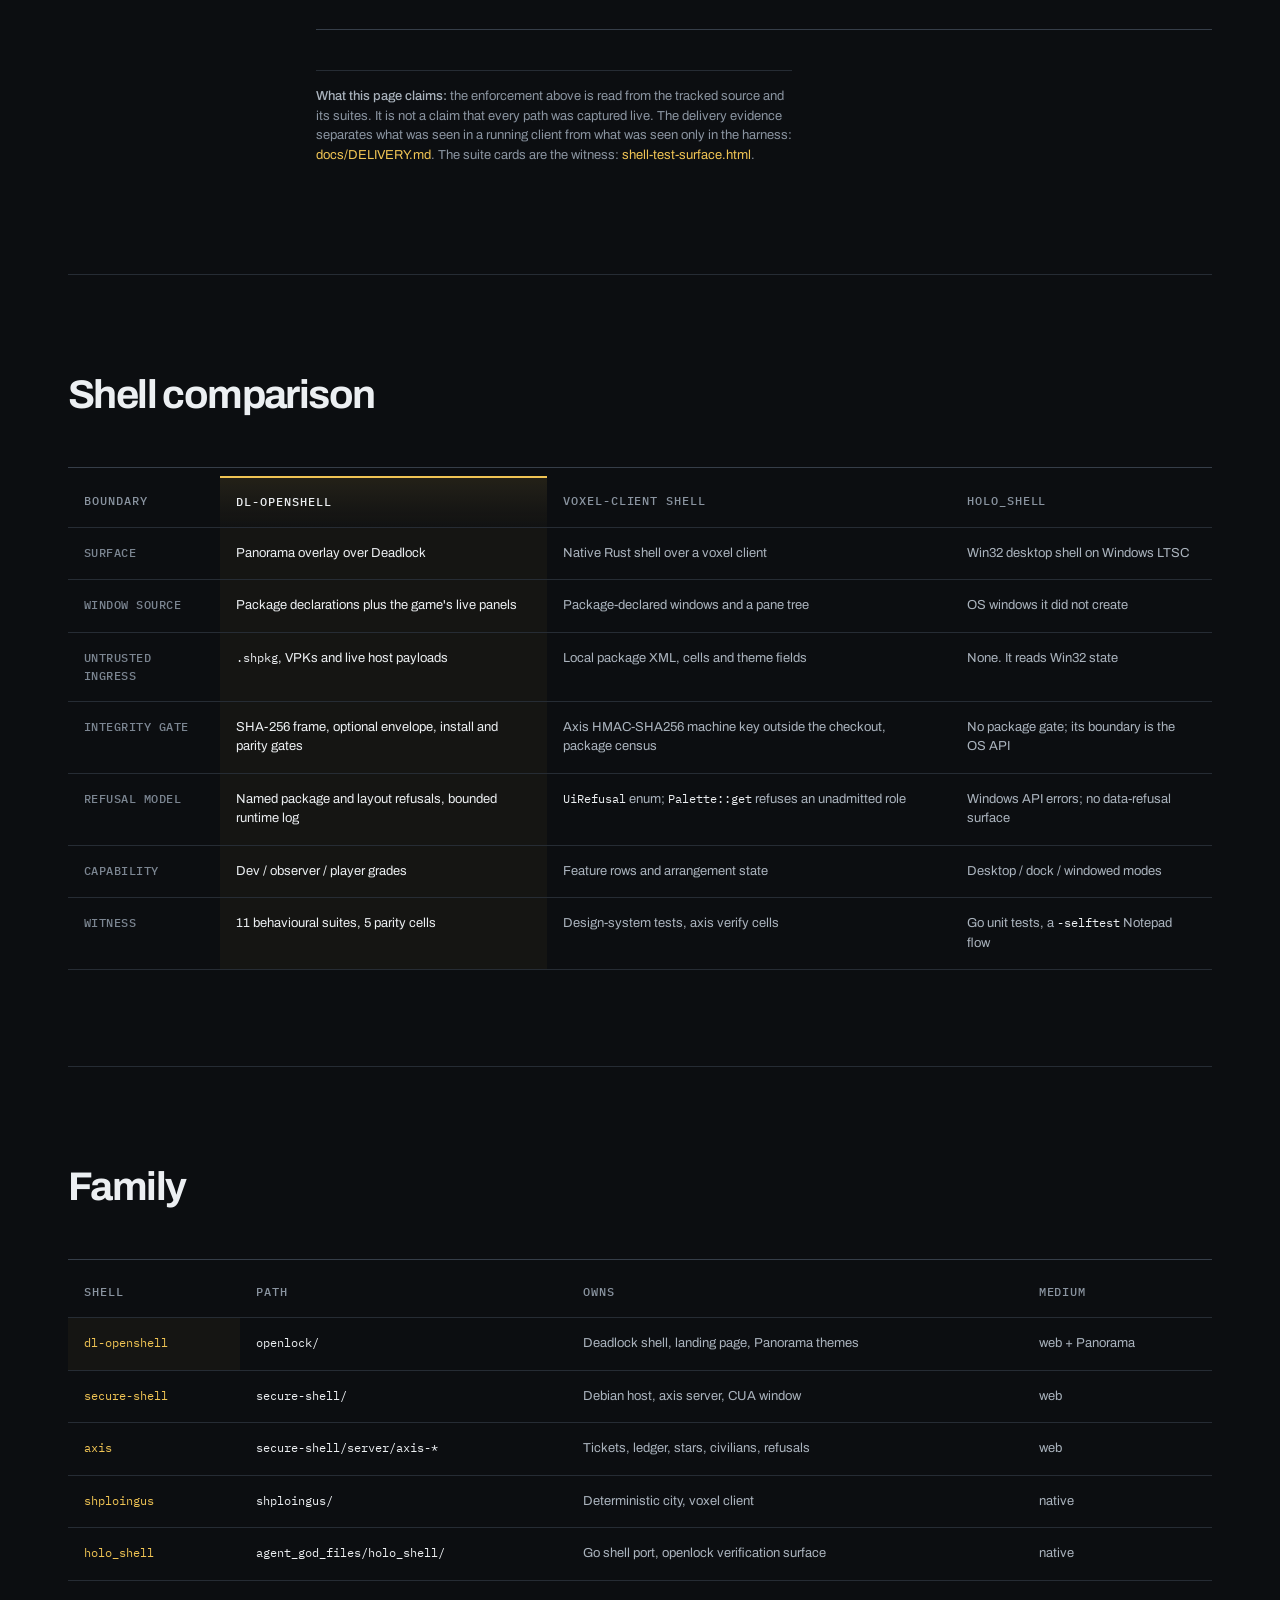
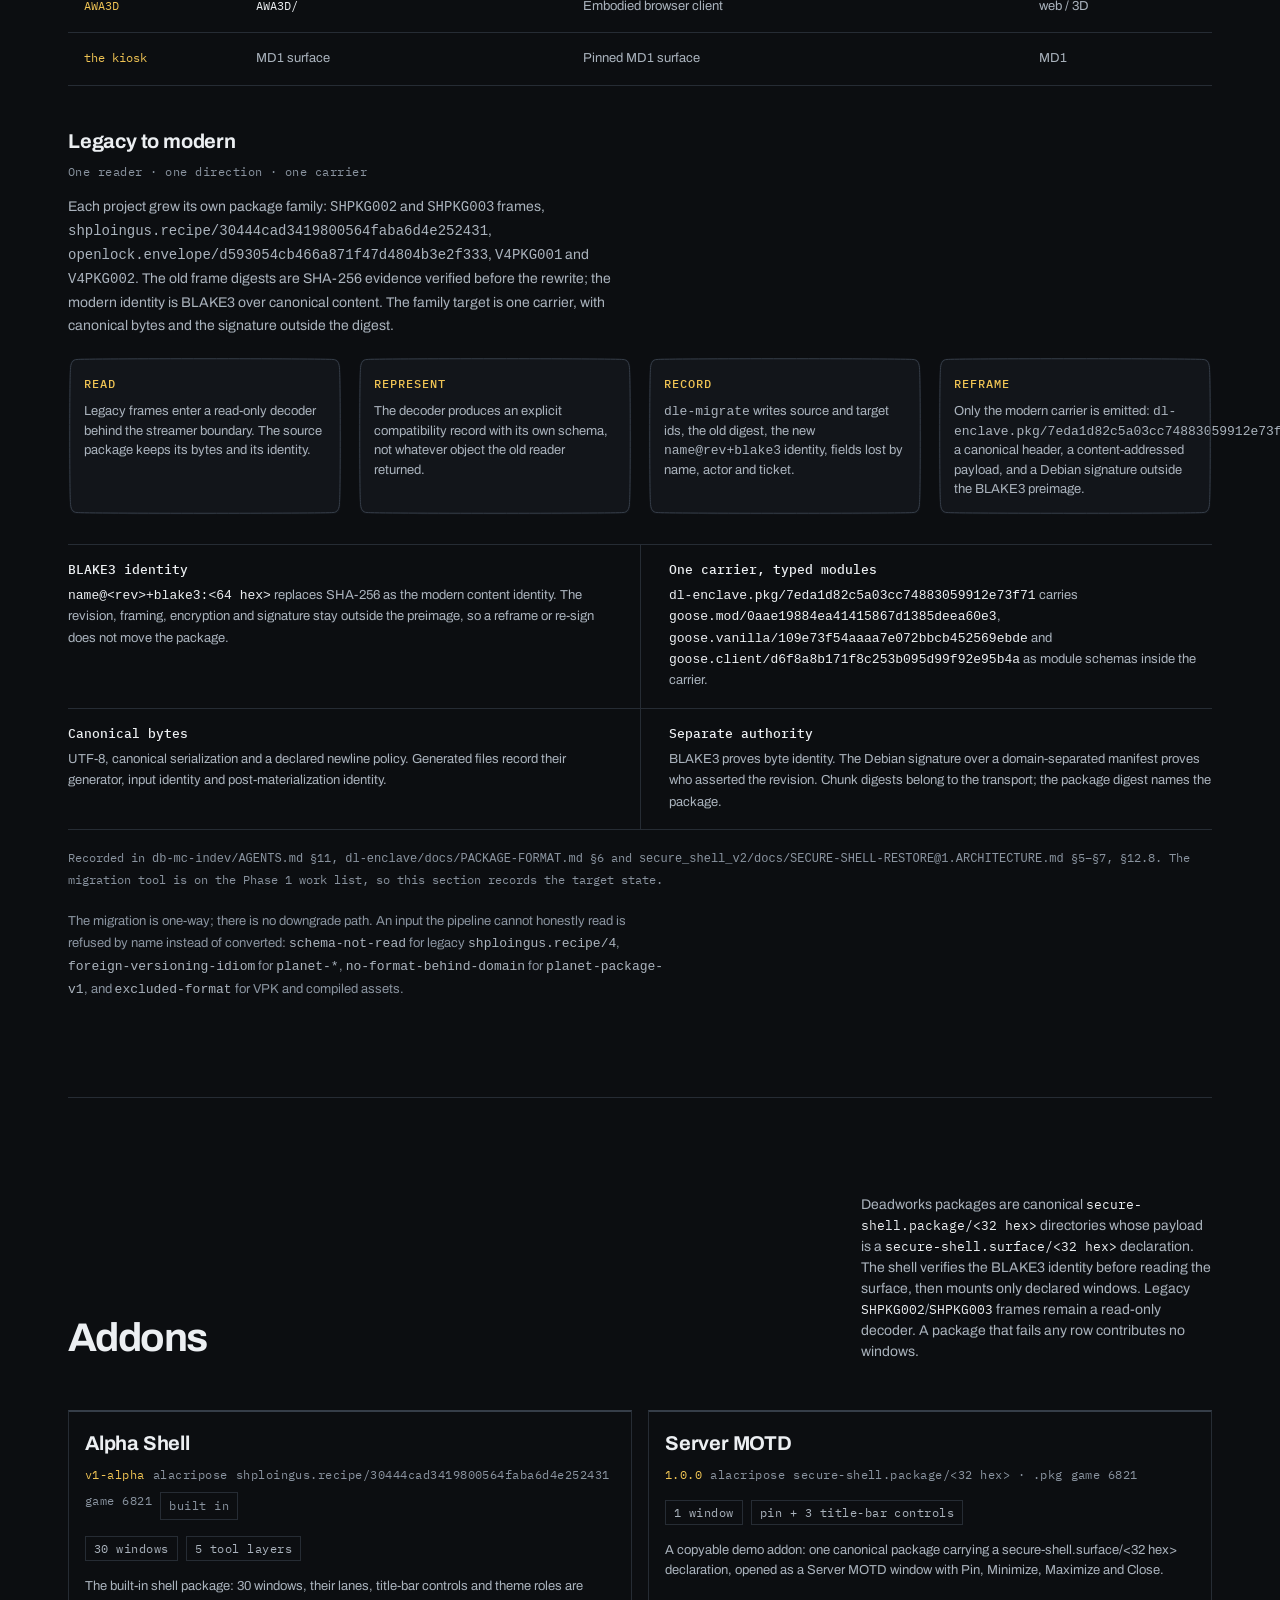
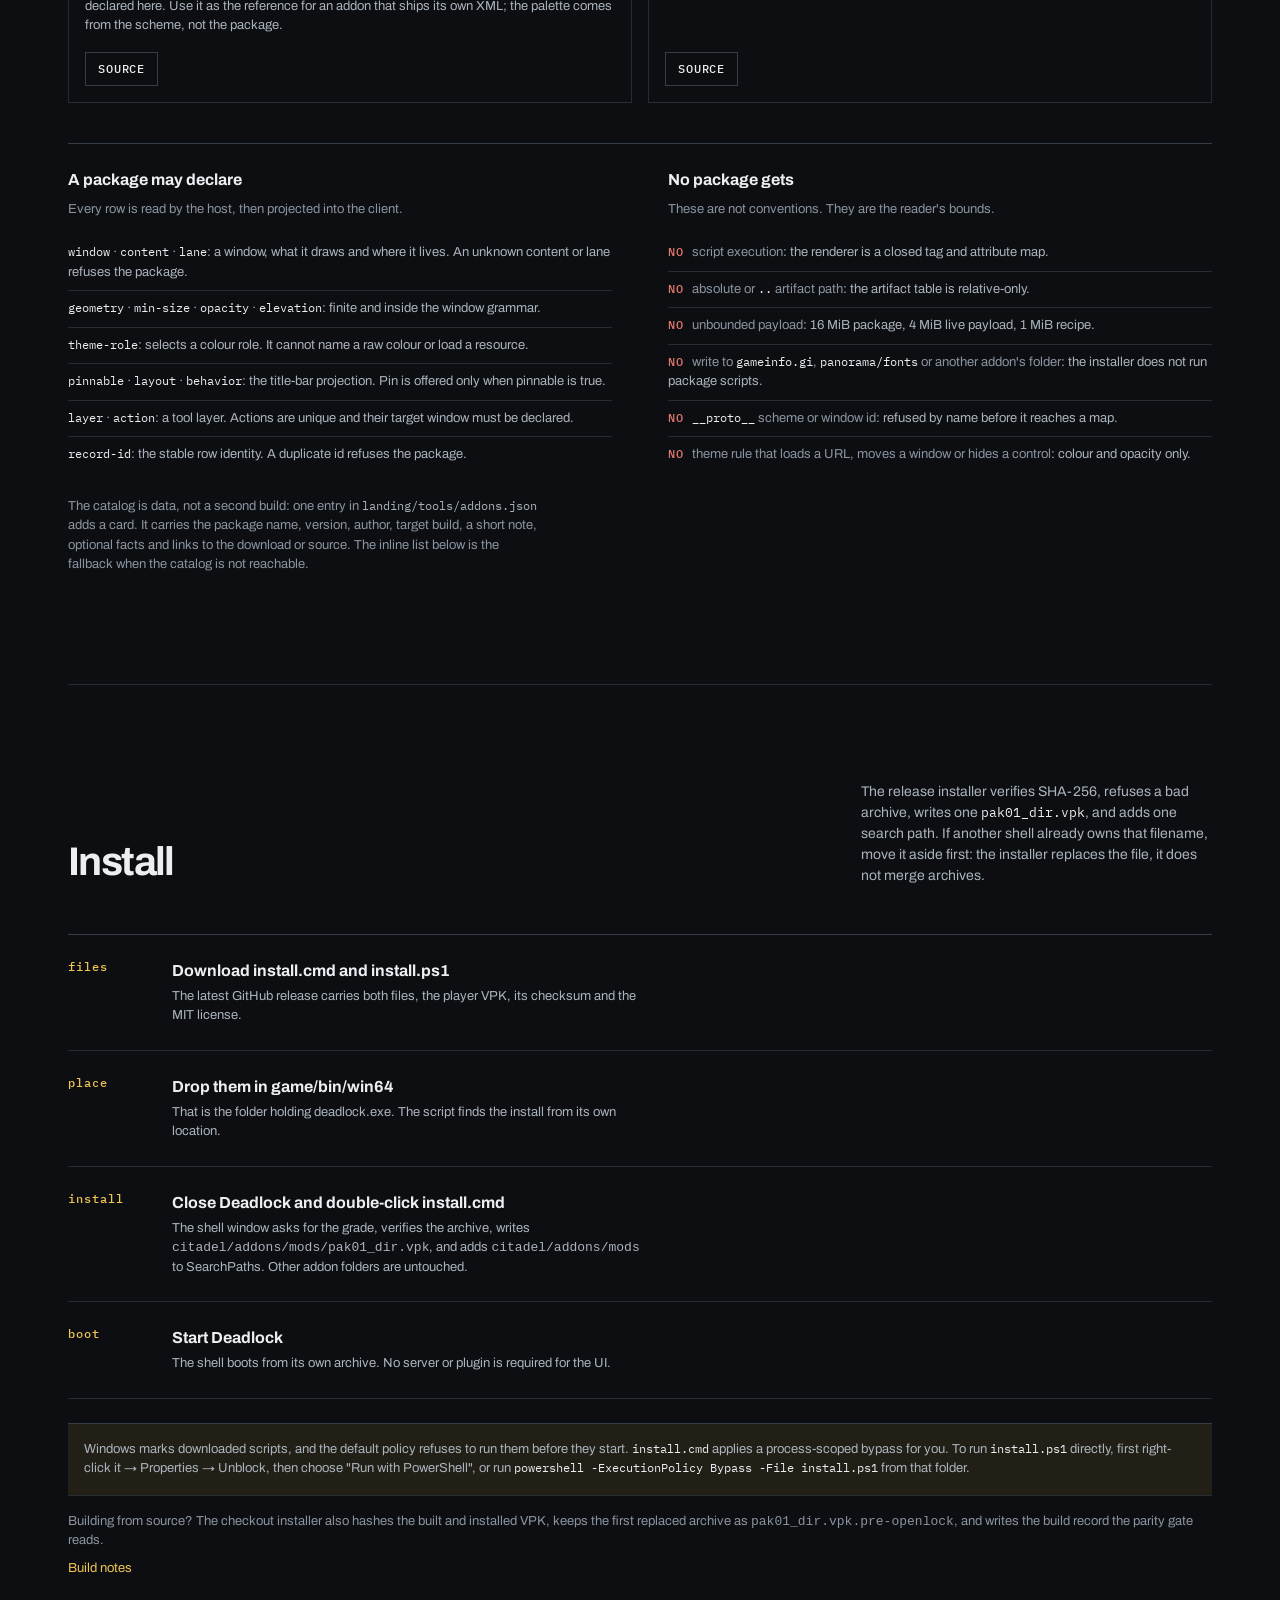
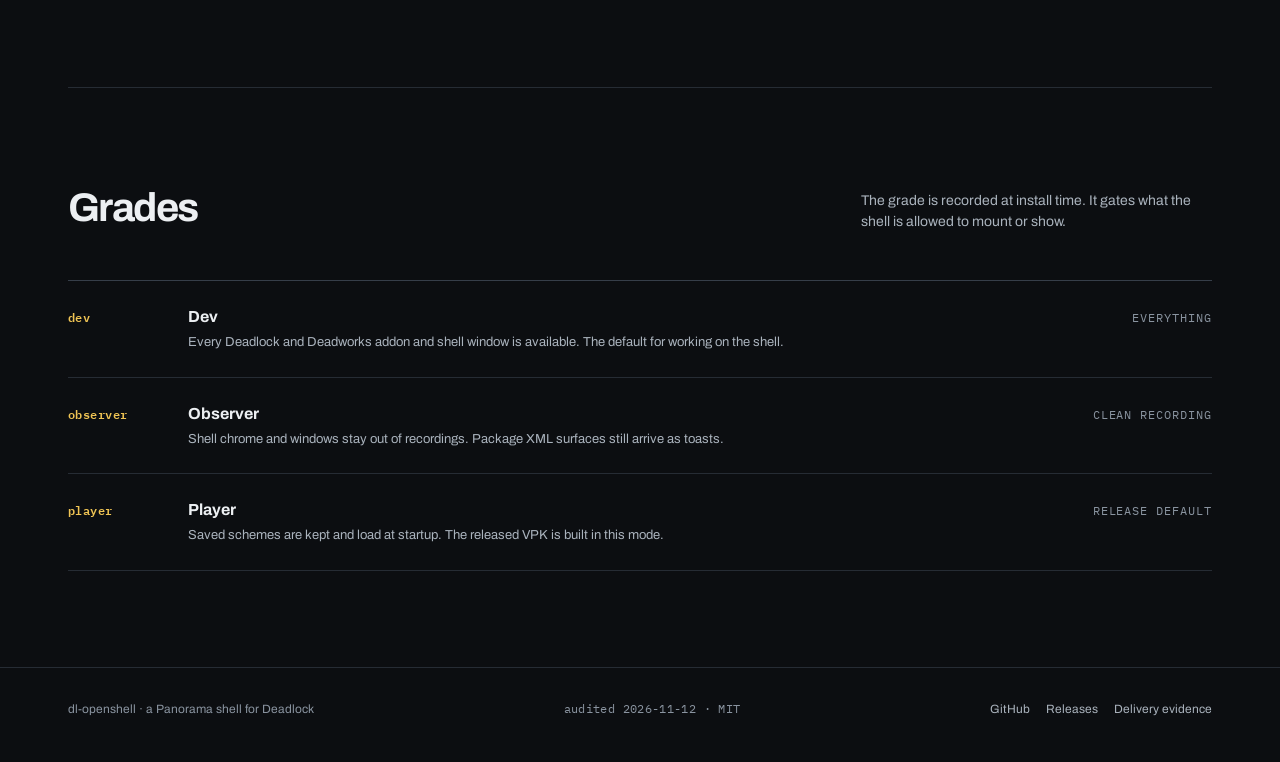
==== commit 7d9b7188: "Contour every view on the landing page and leave the wordmark still The buttons, cards, terminal pan" ====
--- a/landing/index.html
+++ b/landing/index.html
@@ -70,8 +70,7 @@
     header { position: sticky; top: 0; z-index: 40; background: color-mix(in srgb, var(--ground) 96%, transparent); border-bottom: 1px solid var(--line); box-shadow: 0 2px 8px rgb(0 0 0 / .28); }
     nav { display: flex; align-items: center; justify-content: space-between; gap: 24px; min-height: 64px; }
     .brand { display: flex; align-items: center; gap: 8px; font: 600 14px/1 var(--mono); letter-spacing: 0; }
-    .brand-name { display: inline-block; color: var(--ink); transition: color 160ms cubic-bezier(.4, 0, .2, 1); }
-    .brand-name.cycling { color: var(--attention); }
+    .brand-name { display: inline-block; color: var(--ink); }
     /* One geometry: the 20 x 20 square-in-square, 1.5 px outer stroke, 8 x 8 filled centre,
        2 px radii. SVG carries the fractional stroke exactly; no bevel, no second glyph, no
        letter inside. */
@@ -90,17 +89,17 @@
     .cta { display: flex; flex-wrap: wrap; gap: 8px; margin-top: 32px; }
     .button {
       display: inline-flex; align-items: center; justify-content: center; min-height: 48px; padding: 0 16px;
-      border: 1px solid var(--line-strong); border-radius: 3px; color: var(--ink); background: var(--surface);
+      border: 1px solid var(--line-strong); border-radius: 0px; color: var(--ink); --surface-fill: var(--surface);
       font: 600 14px var(--mono); letter-spacing: .08em; text-transform: uppercase;
     }
     .button:hover { border-color: var(--dim); text-decoration: none; }
-    .button.primary { background: var(--attention); border-color: var(--attention); color: var(--ground); }
-    .button.primary:hover { background: var(--attention); filter: brightness(1.08); }
+    .button.primary { --surface-fill: var(--attention); border-color: var(--attention); color: var(--ground); }
+    .button.primary:hover { --surface-fill: var(--attention); filter: brightness(1.08); }
     .version { margin-top: 16px; color: var(--dim); font: 12px/1.5 var(--mono); letter-spacing: .04em; }
 
-    .terminal { background: var(--ground); border: 1px solid var(--line-strong); border-radius: 4px; overflow: hidden; box-shadow: 0 8px 24px rgb(0 0 0 / .36); }
+    .terminal { --surface-fill: var(--ground); border: 1px solid var(--line-strong); border-radius: 0px; overflow: hidden; box-shadow: 0 8px 24px rgb(0 0 0 / .36); }
     .terminal .bar { display: flex; align-items: center; gap: 8px; min-height: 48px; padding: 8px 16px; border-bottom: 1px solid var(--line); }
-    .terminal .bar i { width: 8px; height: 8px; border-radius: 50%; background: var(--line-strong); }
+    .terminal .bar i { width: 8px; height: 8px; border-radius: 0px; background: var(--line-strong); }
     .terminal .bar i:first-child { background: var(--refused); }
     .terminal .bar i:nth-child(2) { background: var(--attention); }
     .terminal .bar i:nth-child(3) { background: var(--verified); }
@@ -185,7 +184,7 @@
     .family-note { margin: 0 0 16px; color: var(--dim); font: 12px var(--mono); letter-spacing: .04em; }
     .family-lede { max-width: 72ch; margin: 0 0 20px; color: var(--muted); font-size: 14px; line-height: 1.65; }
     .family-flow { display: grid; grid-template-columns: repeat(4, minmax(0, 1fr)); gap: 16px; }
-    .family-step { padding: 16px; border: 1px solid var(--line); border-top: 2px solid var(--line-strong); border-radius: 4px; background: var(--surface); }
+    .family-step { padding: 16px; border: 1px solid var(--line); border-top: 2px solid var(--line-strong); border-radius: 0px; --surface-fill: var(--surface); }
     .family-step b { color: var(--attention); font: 500 12px var(--mono); letter-spacing: .08em; text-transform: uppercase; }
     .family-step span { display: block; margin-top: 8px; color: var(--muted); font-size: 13px; }
     .family-modern { display: grid; grid-template-columns: 1fr 1fr; margin: 28px 0 0; border-top: 1px solid var(--line); }
@@ -207,7 +206,7 @@
 
     /* Addons */
     .addon-grid { display: grid; grid-template-columns: repeat(auto-fit, minmax(min(100%, 320px), 1fr)); gap: 16px; }
-    .card { padding: 16px; border: 1px solid var(--line); border-top: 2px solid var(--line-strong); border-radius: 4px; background: var(--surface); }
+    .card { padding: 16px; border: 1px solid var(--line); border-top: 2px solid var(--line-strong); border-radius: 0px; --surface-fill: var(--surface); }
     .addon-card { display: flex; flex-direction: column; }
     .addon-card:hover { border-top-color: var(--attention); }
     .addon-card h3 { margin: 0 0 8px; font-size: 20px; letter-spacing: -.01em; }
@@ -219,7 +218,7 @@
     .addon-links { display: flex; flex-wrap: wrap; gap: 8px; margin-top: auto; padding-top: 16px; }
     .addon-link {
       display: inline-flex; align-items: center; min-height: 34px; padding: 0 12px;
-      border: 1px solid var(--line-strong); border-radius: 3px; color: var(--ink); font: 500 12px var(--mono);
+      border: 1px solid var(--line-strong); border-radius: 0px; color: var(--ink); font: 500 12px var(--mono);
       letter-spacing: .07em; text-transform: uppercase;
     }
     .addon-link:hover { border-color: var(--attention); color: var(--attention); text-decoration: none; }
@@ -294,29 +293,29 @@
     /* Popit: the cell editor drawn as the root/child instrument the bibles specify. Web-dark
        roles only; a pair band is the same three colours the shell carries in its pair row. */
     .popit-grid { display: grid; grid-template-columns: minmax(0, 1.15fr) minmax(280px, .85fr); gap: clamp(24px, 4vw, 48px); align-items: start; }
-    .popit-stage { display: flex; flex-wrap: wrap; gap: 10px; align-items: flex-start; padding: 16px; background: var(--ground); border: 1px solid var(--line-strong); border-radius: 4px; }
-    .popit-root { width: min(100%, 272px); padding: 10px; background: var(--raised); border: 2px solid var(--attention); border-radius: 26px 22px 26px 22px; }
+    .popit-stage { display: flex; flex-wrap: wrap; gap: 10px; align-items: flex-start; padding: 16px; --surface-fill: var(--ground); border: 1px solid var(--line-strong); border-radius: 0px; }
+    .popit-root { width: min(100%, 272px); padding: 10px; --surface-fill: var(--raised); border: 2px solid var(--attention); border-radius: 0px; }
     .popit-head { display: flex; align-items: center; justify-content: space-between; gap: 8px; padding-bottom: 8px; border-bottom: 1px dashed var(--line); color: var(--attention); font: 600 11px var(--mono); letter-spacing: .18em; }
-    .popit-chip { padding: 3px 8px; border: 1px solid var(--attention); border-radius: 11px; color: var(--ink); font: 500 10px var(--mono); letter-spacing: .04em; }
+    .popit-chip { padding: 3px 8px; border: 1px solid var(--attention); border-radius: 0px; color: var(--ink); font: 500 10px var(--mono); letter-spacing: .04em; }
     .popit-target { margin: 8px 0; color: var(--dim); font: 11px/1.5 var(--mono); }
-    .popit-row { display: flex; gap: 8px; align-items: center; justify-content: space-between; min-height: 34px; padding: 4px 8px; margin-bottom: 4px; border: 2px solid var(--line); border-radius: 14px; font: 12px var(--sans); }
+    .popit-row { display: flex; gap: 8px; align-items: center; justify-content: space-between; min-height: 34px; padding: 4px 8px; margin-bottom: 4px; border: 2px solid var(--line); border-radius: 0px; font: 12px var(--sans); }
     .popit-row b { color: var(--faint); font: 500 9px var(--mono); letter-spacing: .12em; }
     .popit-row span { flex: 1; }
     .popit-row em { color: var(--faint); font: 10px var(--mono); font-style: normal; }
-    .popit-row[aria-current="true"] { border-color: var(--attention); background: color-mix(in srgb, var(--attention) 12%, transparent); }
-    .popit-child { flex: 1 1 240px; min-width: 220px; padding: 10px; background: var(--raised); border: 2px solid var(--attention); border-radius: 26px 22px 26px 22px; }
+    .popit-row[aria-current="true"] { border-color: var(--attention); --surface-fill: color-mix(in srgb, var(--attention) 12%, transparent); }
+    .popit-child { flex: 1 1 240px; min-width: 220px; padding: 10px; --surface-fill: var(--raised); border: 2px solid var(--attention); border-radius: 0px; }
     .popit-child-head { display: flex; justify-content: space-between; align-items: center; gap: 8px; padding-bottom: 6px; margin-bottom: 8px; border-bottom: 1px dashed var(--line); color: var(--muted); font: 600 10px var(--mono); letter-spacing: .14em; }
-    .popit-back { padding: 2px 8px; border: 1px solid var(--line-strong); border-radius: 10px; color: var(--ink); font: 500 10px var(--mono); }
+    .popit-back { padding: 2px 8px; border: 1px solid var(--line-strong); border-radius: 0px; color: var(--ink); font: 500 10px var(--mono); }
     .popit-label { display: flex; align-items: center; gap: 8px; margin: 8px 0 6px; color: var(--muted); font: 600 10px var(--mono); letter-spacing: .14em; }
     .popit-label::after { content: ""; flex: 1; border-bottom: 1px dashed var(--line); }
     .popit-pairs { display: grid; grid-template-columns: repeat(4, minmax(0, 1fr)); gap: 6px; }
-    .popit-pair { padding: 5px; border: 1px solid var(--line); border-radius: 6px; }
+    .popit-pair { padding: 5px; border: 1px solid var(--line); border-radius: 0px; }
     .popit-pair[aria-current="true"] { border-color: var(--attention); }
-    .popit-band { display: grid; grid-template-columns: repeat(3, 1fr); height: 12px; border: 1px solid var(--line-strong); border-radius: 3px; overflow: hidden; }
+    .popit-band { display: grid; grid-template-columns: repeat(3, 1fr); height: 12px; border: 1px solid var(--line-strong); border-radius: 0px; overflow: hidden; }
     .popit-band i { display: block; height: 100%; }
     .popit-pair span { display: block; margin-top: 4px; color: var(--faint); font: 9px/1.2 var(--mono); }
     .popit-notes { display: grid; gap: 16px; }
-    .popit-note { padding: 14px 16px; background: var(--surface); border: 1px solid var(--line); border-radius: 4px; }
+    .popit-note { padding: 14px 16px; --surface-fill: var(--surface); border: 1px solid var(--line); border-radius: 0px; }
     .popit-note h3 { margin: 0 0 6px; color: var(--ink); font: 600 13px var(--mono); letter-spacing: .06em; }
     .popit-note p { margin: 0; color: var(--muted); font-size: 13px; }
     .popit-planes { width: 100%; margin-top: 8px; border-collapse: collapse; }
@@ -345,17 +344,17 @@
       color: var(--muted);
       font: 12px/1.5 var(--mono);
     }
-    .surface { position: relative; background: none; }
-    .surface::before {
+    [data-contour] { position: relative; background: none; border: 0; }
+    [data-contour]::before {
       content: "";
       position: absolute;
       inset: 0;
-      z-index: 0;
+      z-index: -1;
       clip-path: var(--clip, none);
-      background: var(--raised);
-    }
-    .surface > * { position: relative; z-index: 1; }
-    .surface .contour-frame {
+      background: var(--surface-fill, var(--raised));
+    }
+    [data-contour] > * { position: relative; z-index: 1; }
+    [data-contour] > .contour-frame {
       position: absolute;
       inset: 0;
       z-index: 2;
@@ -364,12 +363,35 @@
       pointer-events: none;
       overflow: visible;
     }
-    .surface .contour-frame path { stroke: var(--line-strong); fill: none; }
+    [data-contour] > .contour-frame path { stroke: var(--line-strong); fill: none; }
     .contour-shape[data-contour-surface="chip"] { height: 34px; }
     .contour-shape[data-contour-surface="card"] { height: 132px; }
     .contour-shape[data-contour-surface="window"] { height: 260px; }
     .contour-note { margin: 14px 0 0; color: var(--dim); font: 13px/1.6 var(--sans); }
-  </style>
+
+    /* The surface grammar, written last: a contoured view paints through its clip, strokes the
+       same path a pixel inside it, and never carries a rectangle of its own. */
+    [data-contour] { position: relative; background: none; border: 0; border-radius: 0px; }
+    [data-contour]::before {
+      content: "";
+      position: absolute;
+      inset: 0;
+      z-index: -1;
+      clip-path: var(--clip, none);
+      background: var(--surface-fill, var(--raised));
+    }
+    [data-contour] > * { position: relative; z-index: 1; }
+    [data-contour] > .contour-frame {
+      position: absolute;
+      inset: 0;
+      z-index: 2;
+      width: 100%;
+      height: 100%;
+      pointer-events: none;
+      overflow: visible;
+    }
+    [data-contour] > .contour-frame path { stroke: var(--line-strong); fill: none; }
+</style>
 </head>
 <body>
   <a class="skip" href="#main">Skip to content</a>
@@ -398,12 +420,12 @@
         <h1 id="hero-title">dl-openshell<br><span>Deadlock shell</span></h1>
         <p class="lede">The Deadlock shell. Panorama windows, taskbar, saved layouts, toasts, tool layers, addon packages.</p>
         <div class="cta">
-          <a class="button primary" href="https://github.com/alacripose/dl-openshell/releases/latest">Download the player build</a>
-          <a class="button" href="#security">Read the trust boundary</a>
+          <a class="button primary" href="https://github.com/alacripose/dl-openshell/releases/latest" data-contour="card">Download the player build</a>
+          <a class="button" href="#security" data-contour="card">Read the trust boundary</a>
         </div>
         <div class="version">v0.7.0 · player build · game build 6821 · MIT · no server required</div>
       </div>
-      <div class="terminal" aria-label="Install and verification example">
+      <div class="terminal" aria-label="Install and verification example" data-contour="card">
         <div class="bar"><i></i><i></i><i></i><span>install / receipt</span></div>
         <pre><span class="muted">game/bin/win64</span>
 <span class="gold">install.cmd</span>
@@ -673,29 +695,29 @@
       </div>
 
       <div class="popit-grid">
-        <div class="popit-stage" aria-label="Popit root and Palette child">
-          <div class="popit-root">
-            <div class="popit-head"><span>POPIT</span><span class="popit-chip">POPIT BLUE</span></div>
+        <div class="popit-stage" aria-label="Popit root and Palette child" data-contour="card">
+          <div class="popit-root" data-contour="card">
+            <div class="popit-head"><span>POPIT</span><span class="popit-chip" data-contour="card">POPIT BLUE</span></div>
             <p class="popit-target">target · HUD cell / abilities</p>
-            <div class="popit-row" aria-current="false"><b>01</b><span>Cursor</span><em>select cell</em></div>
-            <div class="popit-row" aria-current="true"><b>02</b><span>Palette</span><em>37 pairs</em></div>
-            <div class="popit-row" aria-current="false"><b>03</b><span>Goodies</span><em>material</em></div>
-            <div class="popit-row" aria-current="false"><b>04</b><span>Stickers</span><em>edge</em></div>
-            <div class="popit-row" aria-current="false"><b>05</b><span>Tools</span><em>corners</em></div>
-            <div class="popit-row" aria-current="false"><b>06</b><span>Color</span><em>role</em></div>
-          </div>
-          <div class="popit-child">
-            <div class="popit-child-head"><span class="popit-back">‹ Back</span><span>PALETTE</span></div>
+            <div class="popit-row" aria-current="false" data-contour="card"><b>01</b><span>Cursor</span><em>select cell</em></div>
+            <div class="popit-row" aria-current="true" data-contour="card"><b>02</b><span>Palette</span><em>37 pairs</em></div>
+            <div class="popit-row" aria-current="false" data-contour="card"><b>03</b><span>Goodies</span><em>material</em></div>
+            <div class="popit-row" aria-current="false" data-contour="card"><b>04</b><span>Stickers</span><em>edge</em></div>
+            <div class="popit-row" aria-current="false" data-contour="card"><b>05</b><span>Tools</span><em>corners</em></div>
+            <div class="popit-row" aria-current="false" data-contour="card"><b>06</b><span>Color</span><em>role</em></div>
+          </div>
+          <div class="popit-child" data-contour="card">
+            <div class="popit-child-head" data-contour="card"><span class="popit-back" data-contour="card">‹ Back</span><span>PALETTE</span></div>
             <p class="popit-label">LITTLEBIGPLANET</p>
             <div class="popit-pairs">
-              <div class="popit-pair"><div class="popit-band"><i style="background:#e5e510"></i><i style="background:#e70f81"></i><i style="background:#5656e8"></i></div><span>Yellow &amp; Fuchsia</span></div>
-              <div class="popit-pair"><div class="popit-band"><i style="background:#392853"></i><i style="background:#3973a8"></i><i style="background:#a87139"></i></div><span>Navy &amp; Blue</span></div>
-              <div class="popit-pair"><div class="popit-band"><i style="background:#9a2853"></i><i style="background:#899929"></i><i style="background:#5c5699"></i></div><span>Deep Pink</span></div>
-              <div class="popit-pair"><div class="popit-band"><i style="background:#6a39b5"></i><i style="background:#b23950"></i><i style="background:#3ab29e"></i></div><span>Violet</span></div>
-              <div class="popit-pair" aria-current="true"><div class="popit-band"><i style="background:#3f8ad7"></i><i style="background:#d641d6"></i><i style="background:#41d641"></i></div><span>Popit Blue</span></div>
-              <div class="popit-pair"><div class="popit-band"><i style="background:#e76161"></i><i style="background:#a5e563"></i><i style="background:#a363e4"></i></div><span>Coral</span></div>
-              <div class="popit-pair"><div class="popit-band"><i style="background:#ca0000"></i><i style="background:#67c900"></i><i style="background:#7d48c1"></i></div><span>Red &amp; Green</span></div>
-              <div class="popit-pair"><div class="popit-band"><i style="background:#f0c454"></i><i style="background:#12151a"></i><i style="background:#eceff2"></i></div><span>Classic</span></div>
+              <div class="popit-pair" data-contour="card"><div class="popit-band" data-contour="card"><i style="background:#e5e510"></i><i style="background:#e70f81"></i><i style="background:#5656e8"></i></div><span>Yellow &amp; Fuchsia</span></div>
+              <div class="popit-pair" data-contour="card"><div class="popit-band" data-contour="card"><i style="background:#392853"></i><i style="background:#3973a8"></i><i style="background:#a87139"></i></div><span>Navy &amp; Blue</span></div>
+              <div class="popit-pair" data-contour="card"><div class="popit-band" data-contour="card"><i style="background:#9a2853"></i><i style="background:#899929"></i><i style="background:#5c5699"></i></div><span>Deep Pink</span></div>
+              <div class="popit-pair" data-contour="card"><div class="popit-band" data-contour="card"><i style="background:#6a39b5"></i><i style="background:#b23950"></i><i style="background:#3ab29e"></i></div><span>Violet</span></div>
+              <div class="popit-pair" aria-current="true" data-contour="card"><div class="popit-band" data-contour="card"><i style="background:#3f8ad7"></i><i style="background:#d641d6"></i><i style="background:#41d641"></i></div><span>Popit Blue</span></div>
+              <div class="popit-pair" data-contour="card"><div class="popit-band" data-contour="card"><i style="background:#e76161"></i><i style="background:#a5e563"></i><i style="background:#a363e4"></i></div><span>Coral</span></div>
+              <div class="popit-pair" data-contour="card"><div class="popit-band" data-contour="card"><i style="background:#ca0000"></i><i style="background:#67c900"></i><i style="background:#7d48c1"></i></div><span>Red &amp; Green</span></div>
+              <div class="popit-pair" data-contour="card"><div class="popit-band" data-contour="card"><i style="background:#f0c454"></i><i style="background:#12151a"></i><i style="background:#eceff2"></i></div><span>Classic</span></div>
             </div>
             <p class="popit-label">OPENLOCK</p>
             <p class="popit-honest">37 pairs ship. Classic removes the pair and returns the scheme.
@@ -704,12 +726,12 @@
         </div>
 
         <div class="popit-notes">
-          <article class="popit-note">
+          <article class="popit-note" data-contour="card">
             <h3>Root stays, child reveals</h3>
             <p>Sections replace the child's body, never the root. Back closes the child and leaves
               the six rows where they were, so the instrument has one remembered shape.</p>
           </article>
-          <article class="popit-note">
+          <article class="popit-note" data-contour="card">
             <h3>Three axes, one surface</h3>
             <p>Scheme palette, form geometry and colour pair are separate choices. The pair data is
               vendored from Popit Forge and generated into the client; Classic is the opt-out. A pair
@@ -726,7 +748,7 @@
               primary is the slab, secondary the highlight, emphasis the text, which is why a blue
               pair stays blue instead of being read through LBP3's inverted role map.</p>
           </article>
-          <article class="popit-note">
+          <article class="popit-note" data-contour="card">
             <h3>What the pair may paint</h3>
             <p>The slab, title, chips, selected rows and emphasis ink. The shell ground, its ink and
               its single selection accent stay with the theme, so a light pair cannot turn the shell
@@ -760,7 +782,7 @@
         and drew its taskbar, frames and palette window on screen. Not verified: a pointer-driven
         pair switch inside the client, the Popit surface and its child reveal there, the cloud
         rail as drawn by the client, and the crown.
-        Panorama approximates the Bezier contour with per-corner radii and the form says so.</p>
+        The contour is nine slices of the measured profile, and the gate proves them.</p>
     </section>
 
     <section id="contour" aria-labelledby="contour-title">
@@ -980,10 +1002,10 @@
         verified before the rewrite; the modern identity is BLAKE3 over canonical content. The family
         target is one carrier, with canonical bytes and the signature outside the digest.</p>
       <div class="family-flow">
-        <div class="family-step"><b>Read</b><span>Legacy frames enter a read-only decoder behind the streamer boundary. The source package keeps its bytes and its identity.</span></div>
-        <div class="family-step"><b>Represent</b><span>The decoder produces an explicit compatibility record with its own schema, not whatever object the old reader returned.</span></div>
-        <div class="family-step"><b>Record</b><span><code>dle-migrate</code> writes source and target ids, the old digest, the new <code>name@rev+blake3</code> identity, fields lost by name, actor and ticket.</span></div>
-        <div class="family-step"><b>Reframe</b><span>Only the modern carrier is emitted: <code>dl-enclave.pkg/7eda1d82c5a03cc74883059912e73f71</code>, a canonical header, a content-addressed payload, and a Debian signature outside the BLAKE3 preimage.</span></div>
+        <div class="family-step" data-contour="card"><b>Read</b><span>Legacy frames enter a read-only decoder behind the streamer boundary. The source package keeps its bytes and its identity.</span></div>
+        <div class="family-step" data-contour="card"><b>Represent</b><span>The decoder produces an explicit compatibility record with its own schema, not whatever object the old reader returned.</span></div>
+        <div class="family-step" data-contour="card"><b>Record</b><span><code>dle-migrate</code> writes source and target ids, the old digest, the new <code>name@rev+blake3</code> identity, fields lost by name, actor and ticket.</span></div>
+        <div class="family-step" data-contour="card"><b>Reframe</b><span>Only the modern carrier is emitted: <code>dl-enclave.pkg/7eda1d82c5a03cc74883059912e73f71</code>, a canonical header, a content-addressed payload, and a Debian signature outside the BLAKE3 preimage.</span></div>
       </div>
       <dl class="family-modern">
         <div><dt>BLAKE3 identity</dt><dd><code>name@&lt;rev&gt;+blake3:&lt;64 hex&gt;</code> replaces SHA-256 as the modern content identity. The revision, framing, encryption and signature stay outside the preimage, so a reframe or re-sign does not move the package.</dd></div>
@@ -1250,37 +1272,6 @@
       .catch(() => { /* the inline list stands in for the catalog */ });
   </script>
 
-  <script>
-    // The first names on the public North America leaderboard, captured 2026-10-28.
-    // The brand cycles through them once on load, then settles on the product name.
-    (() => {
-      const name = document.querySelector(".brand-name");
-      if (!name) return;
-      const finalName = "dl-openshell";
-      const players = [
-        "UglySad", "eido", "fug", "LMG_Totallycool", "picklebob",
-        "ttv/Jitzim", "lordnm", "jingle", "Saiah"
-      ];
-      if (window.matchMedia("(prefers-reduced-motion: reduce)").matches) {
-        name.textContent = finalName;
-        return;
-      }
-      let index = 0;
-      const tick = () => {
-        if (index >= players.length) {
-          name.textContent = finalName;
-          name.classList.remove("cycling");
-          return;
-        }
-        name.textContent = players[index++];
-        window.setTimeout(tick, 150 + index * 28);
-      };
-      window.setTimeout(() => {
-        name.classList.add("cycling");
-        tick();
-      }, 280);
-    })();
-  </script>
 
   <script>
     // One authored motion: the boundary index marks the stage the reader is inside.
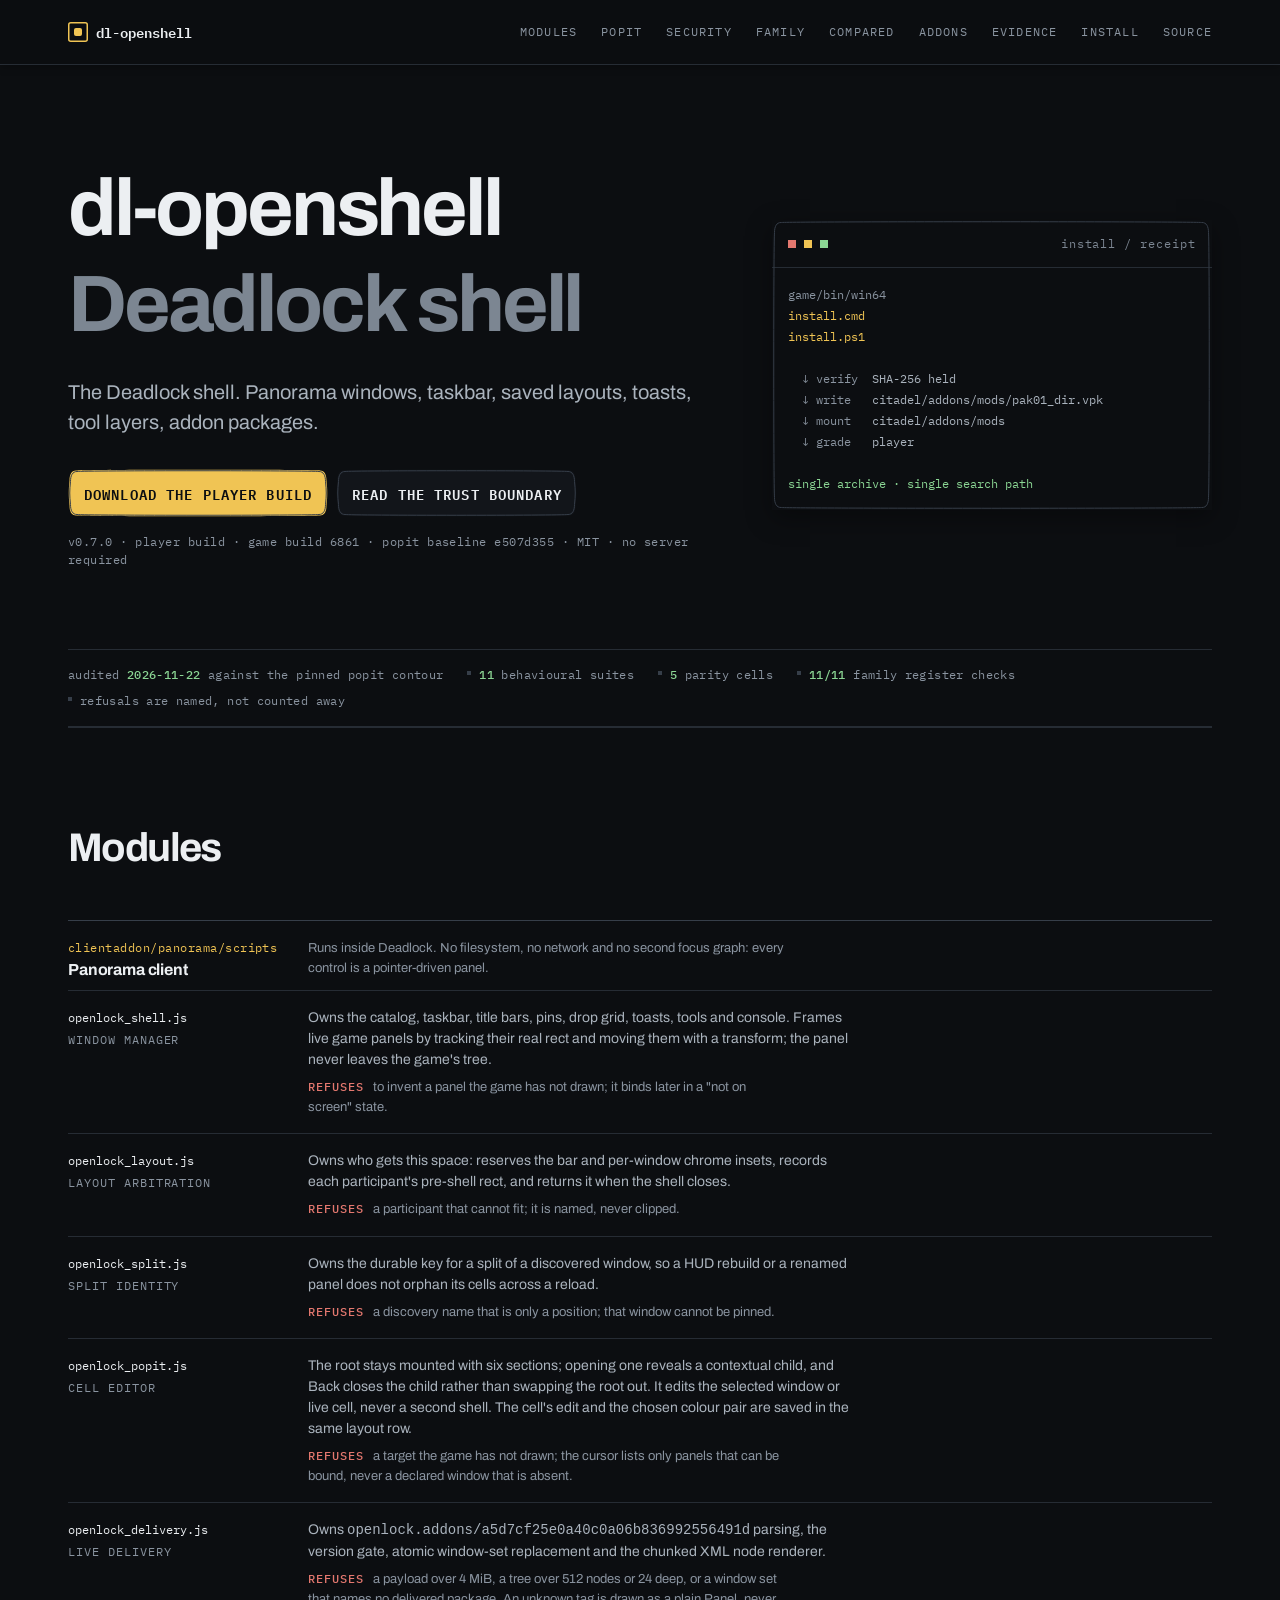
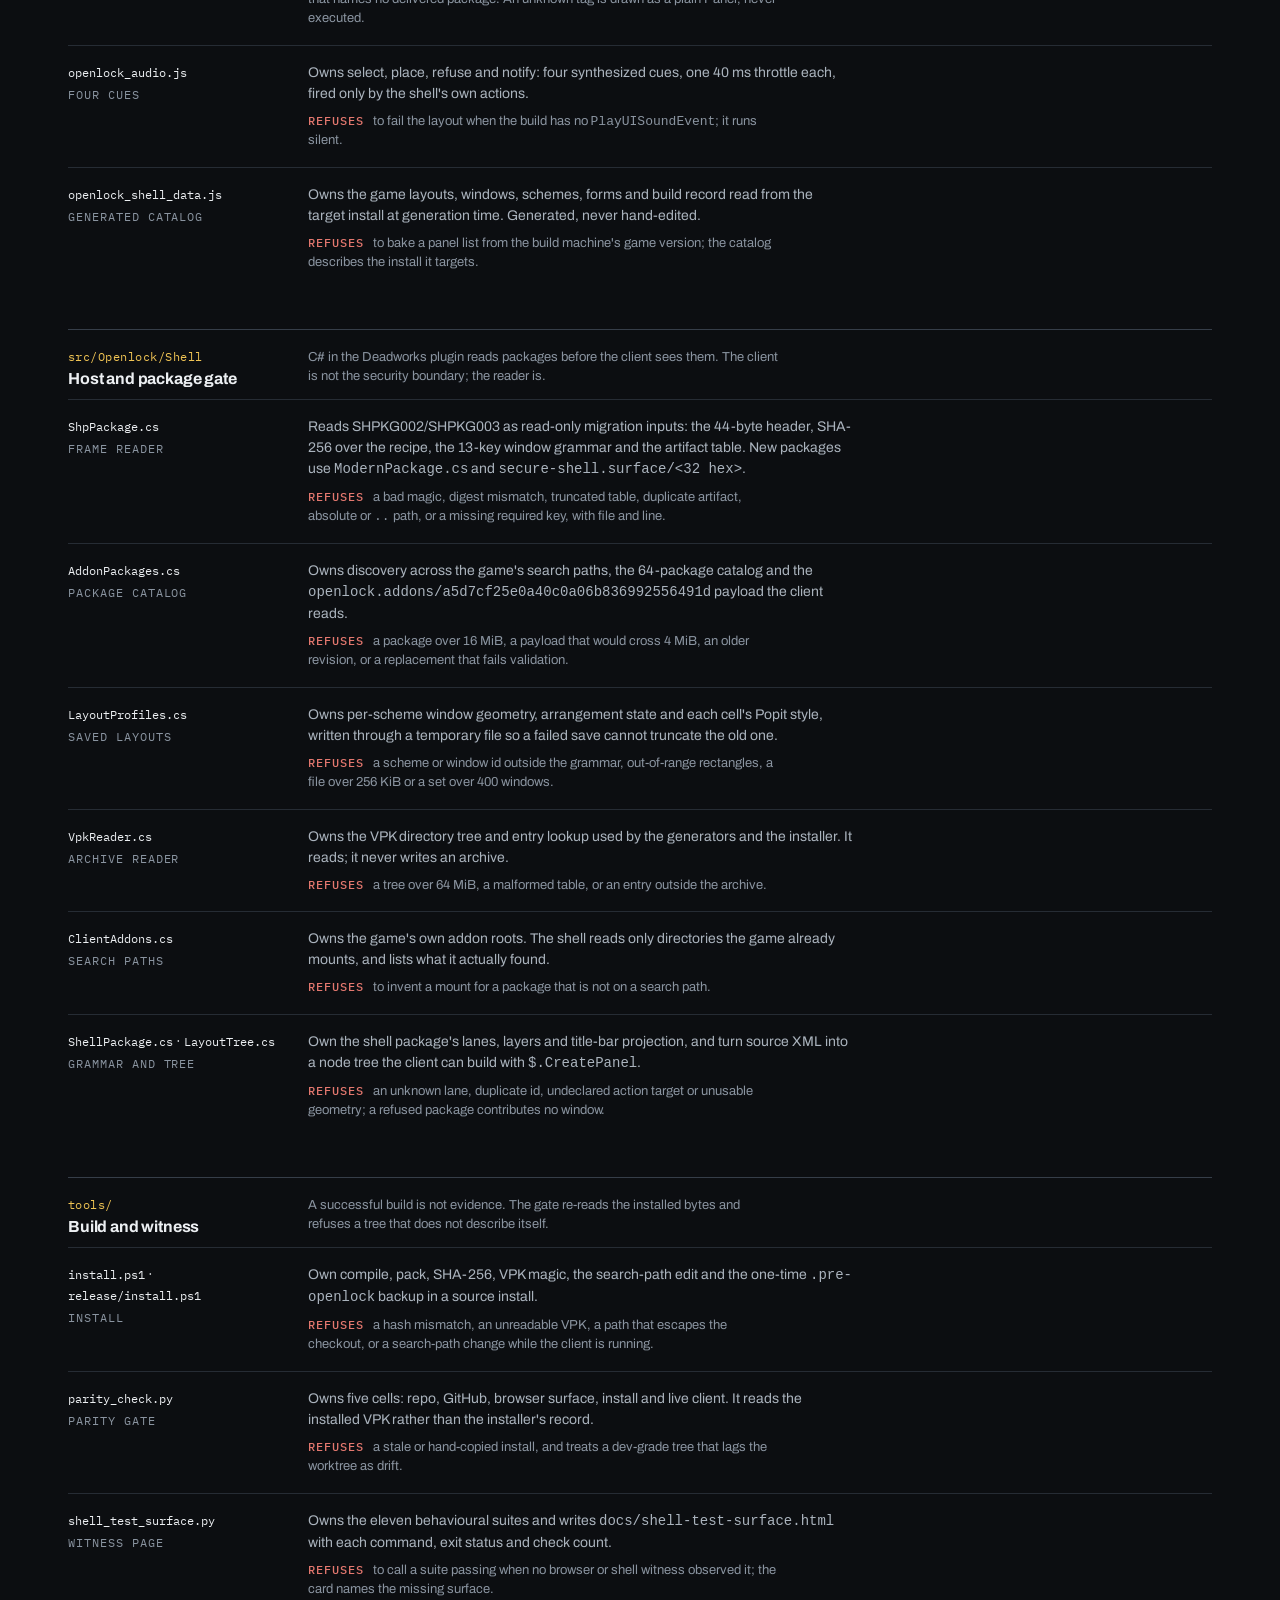
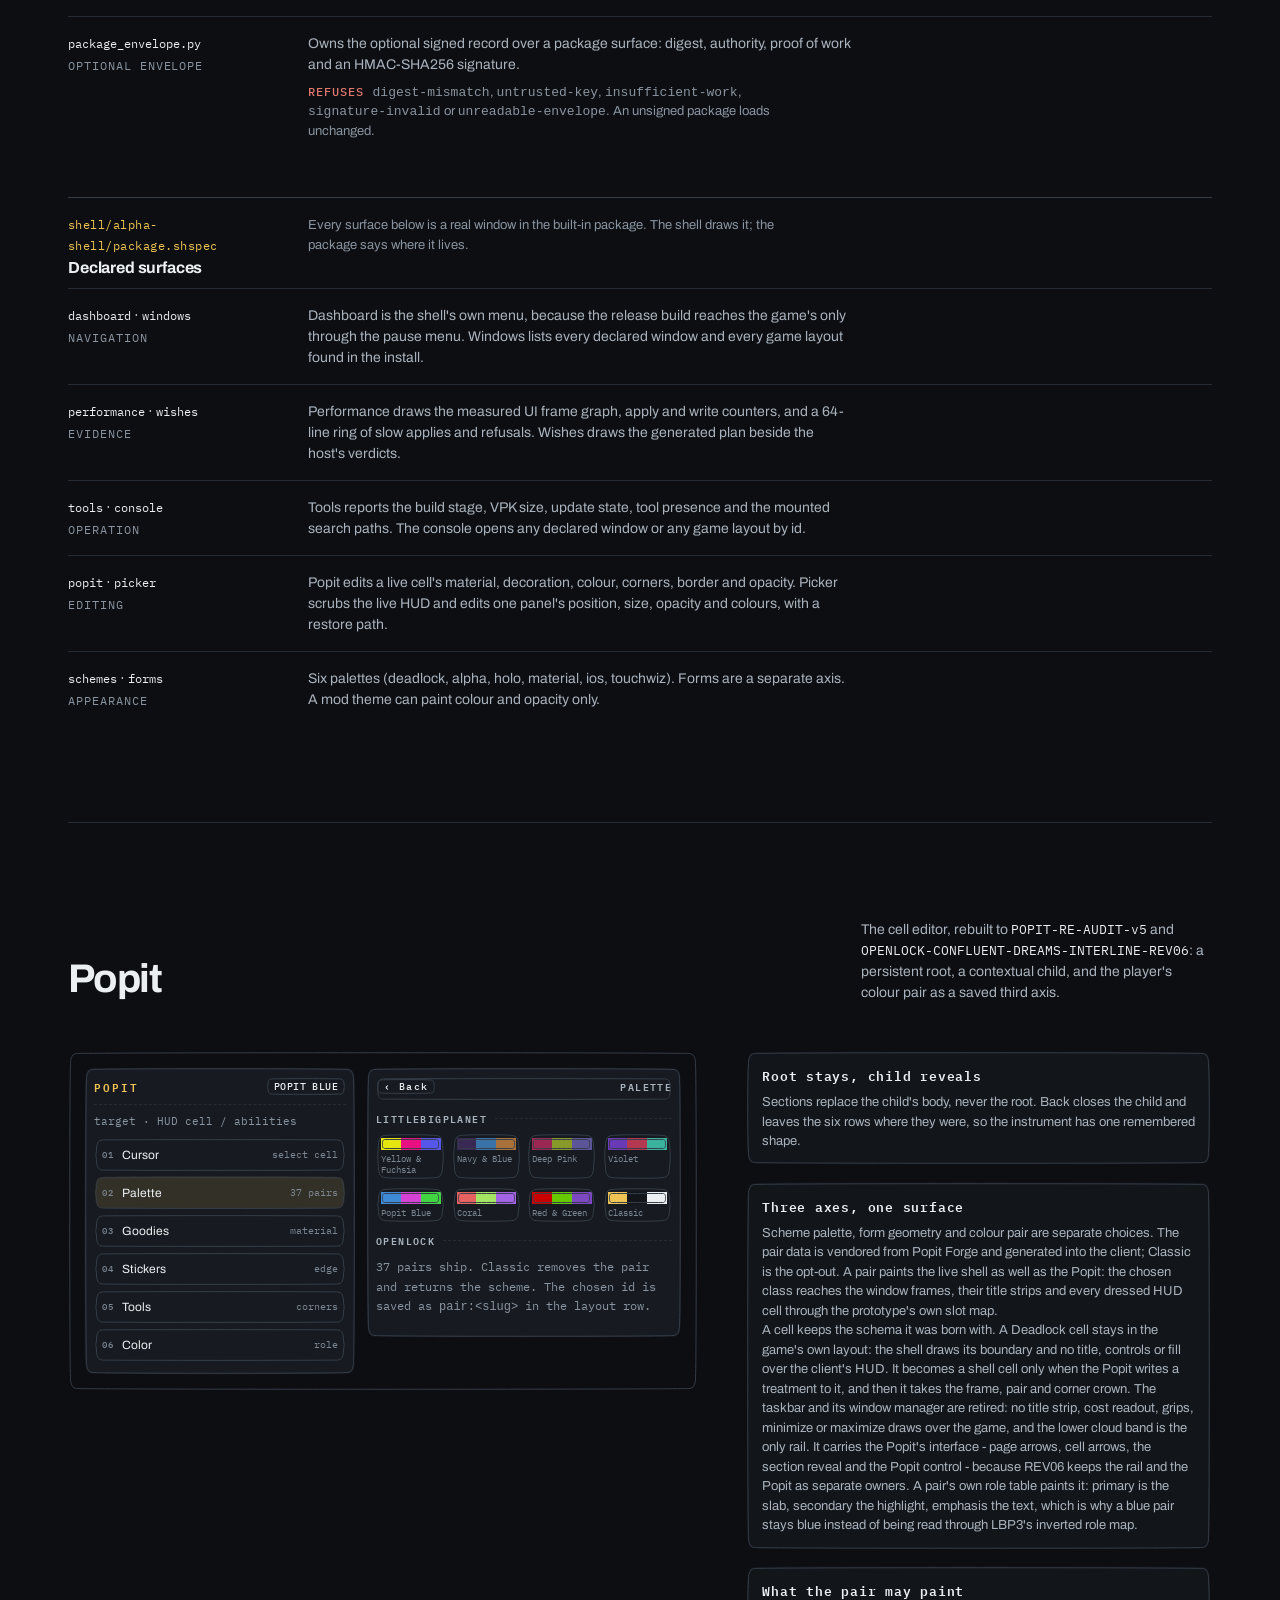
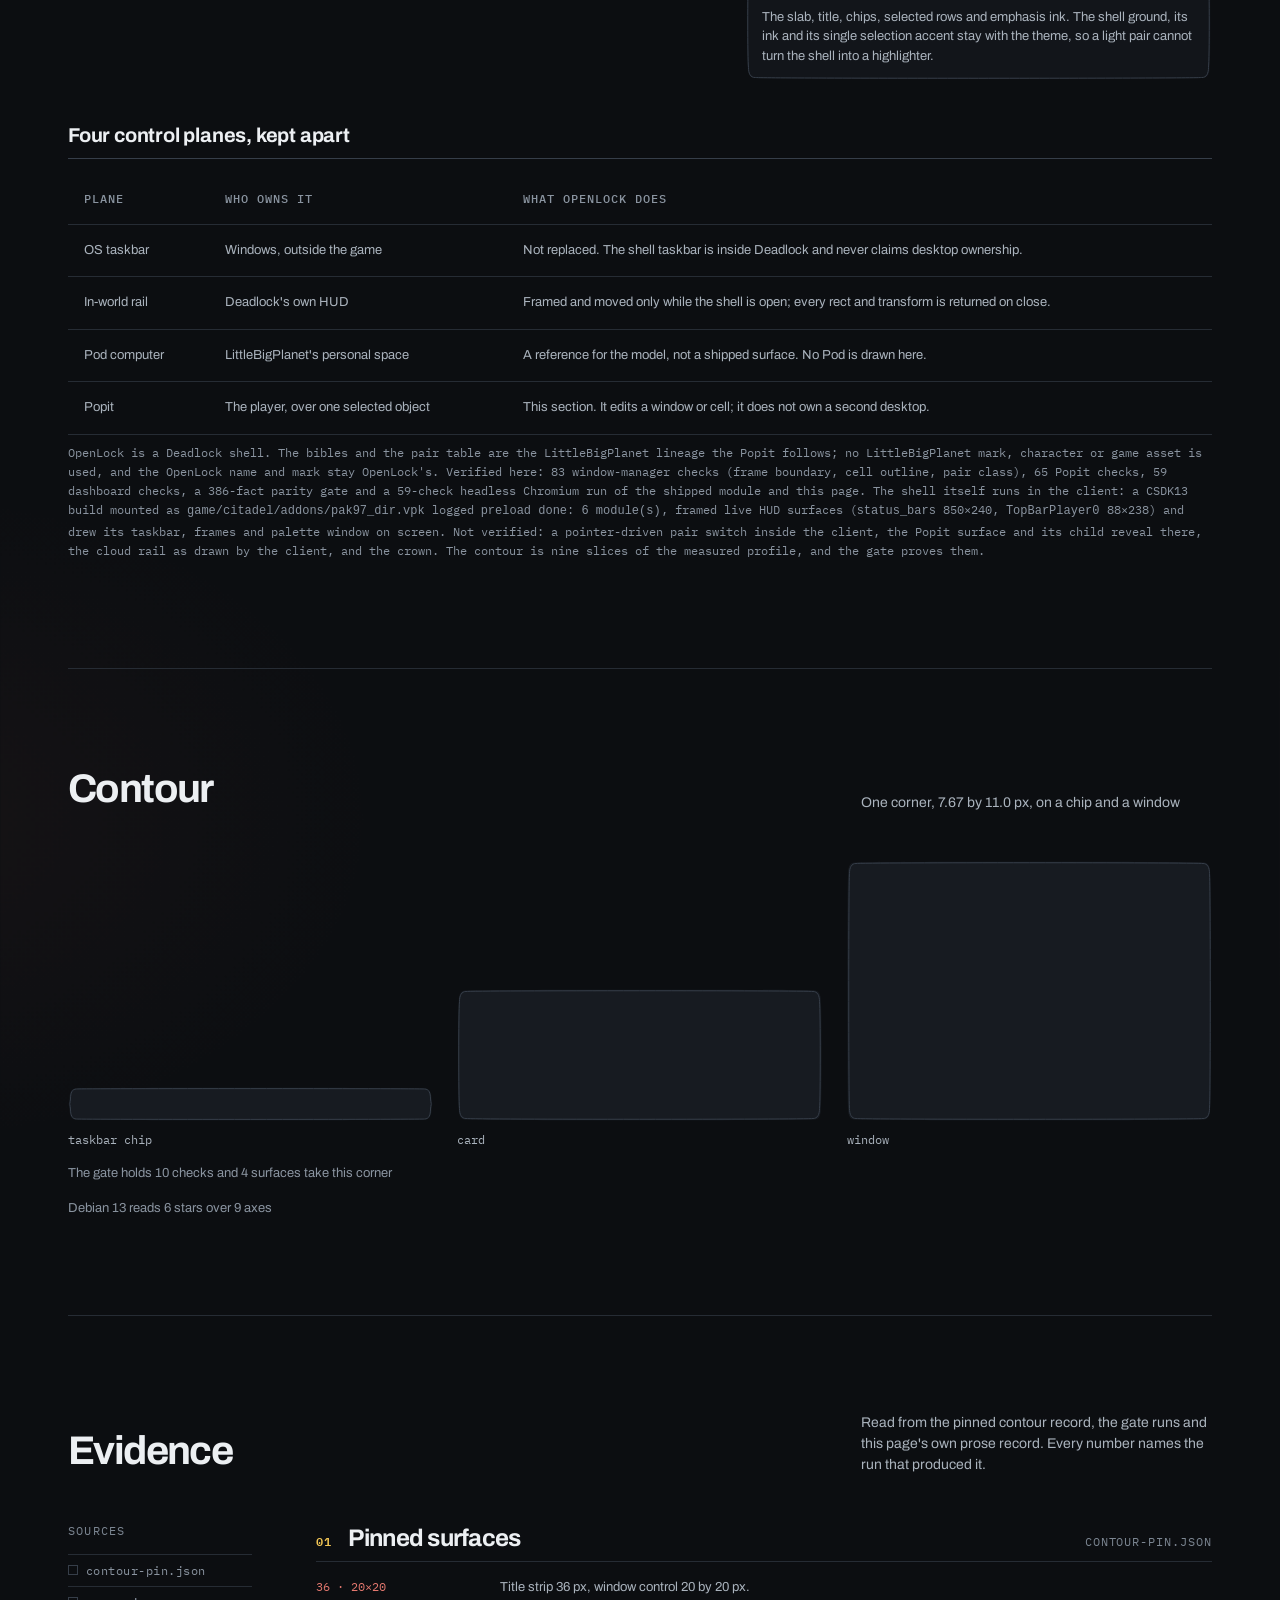
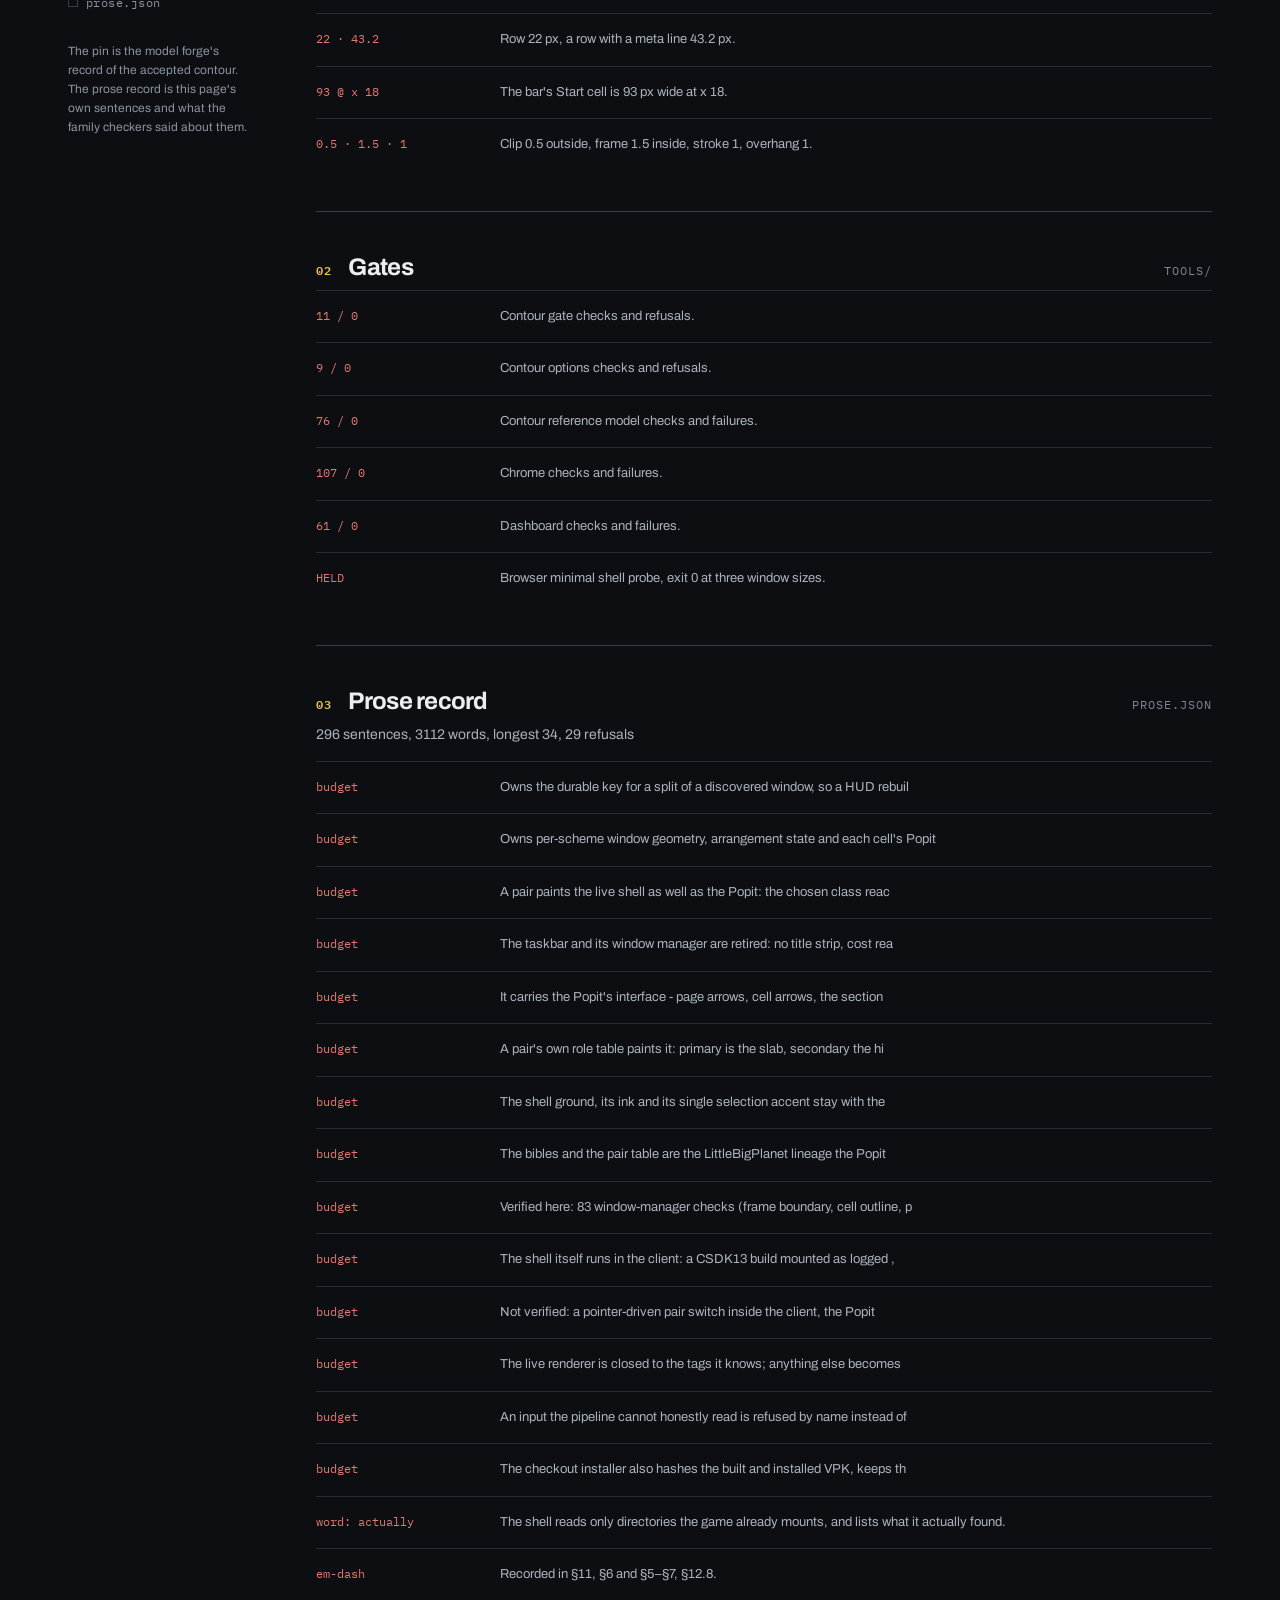
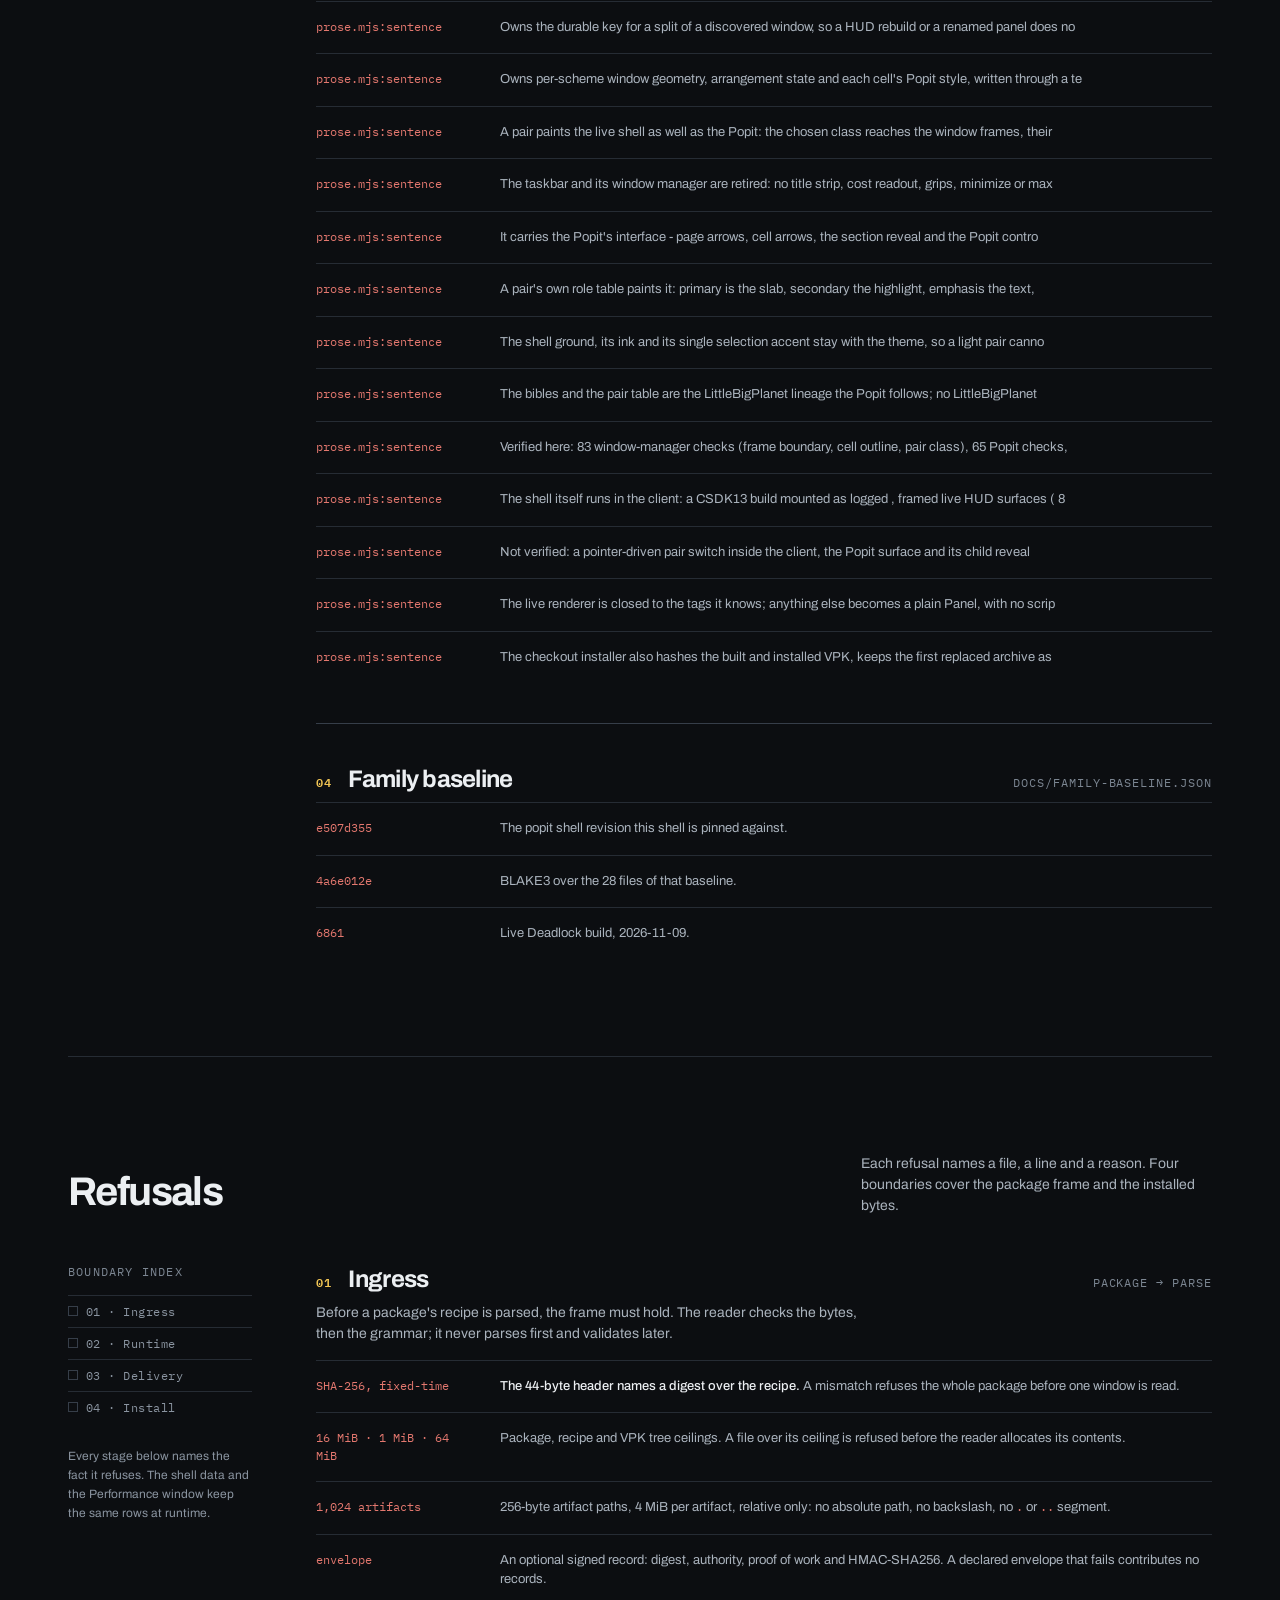
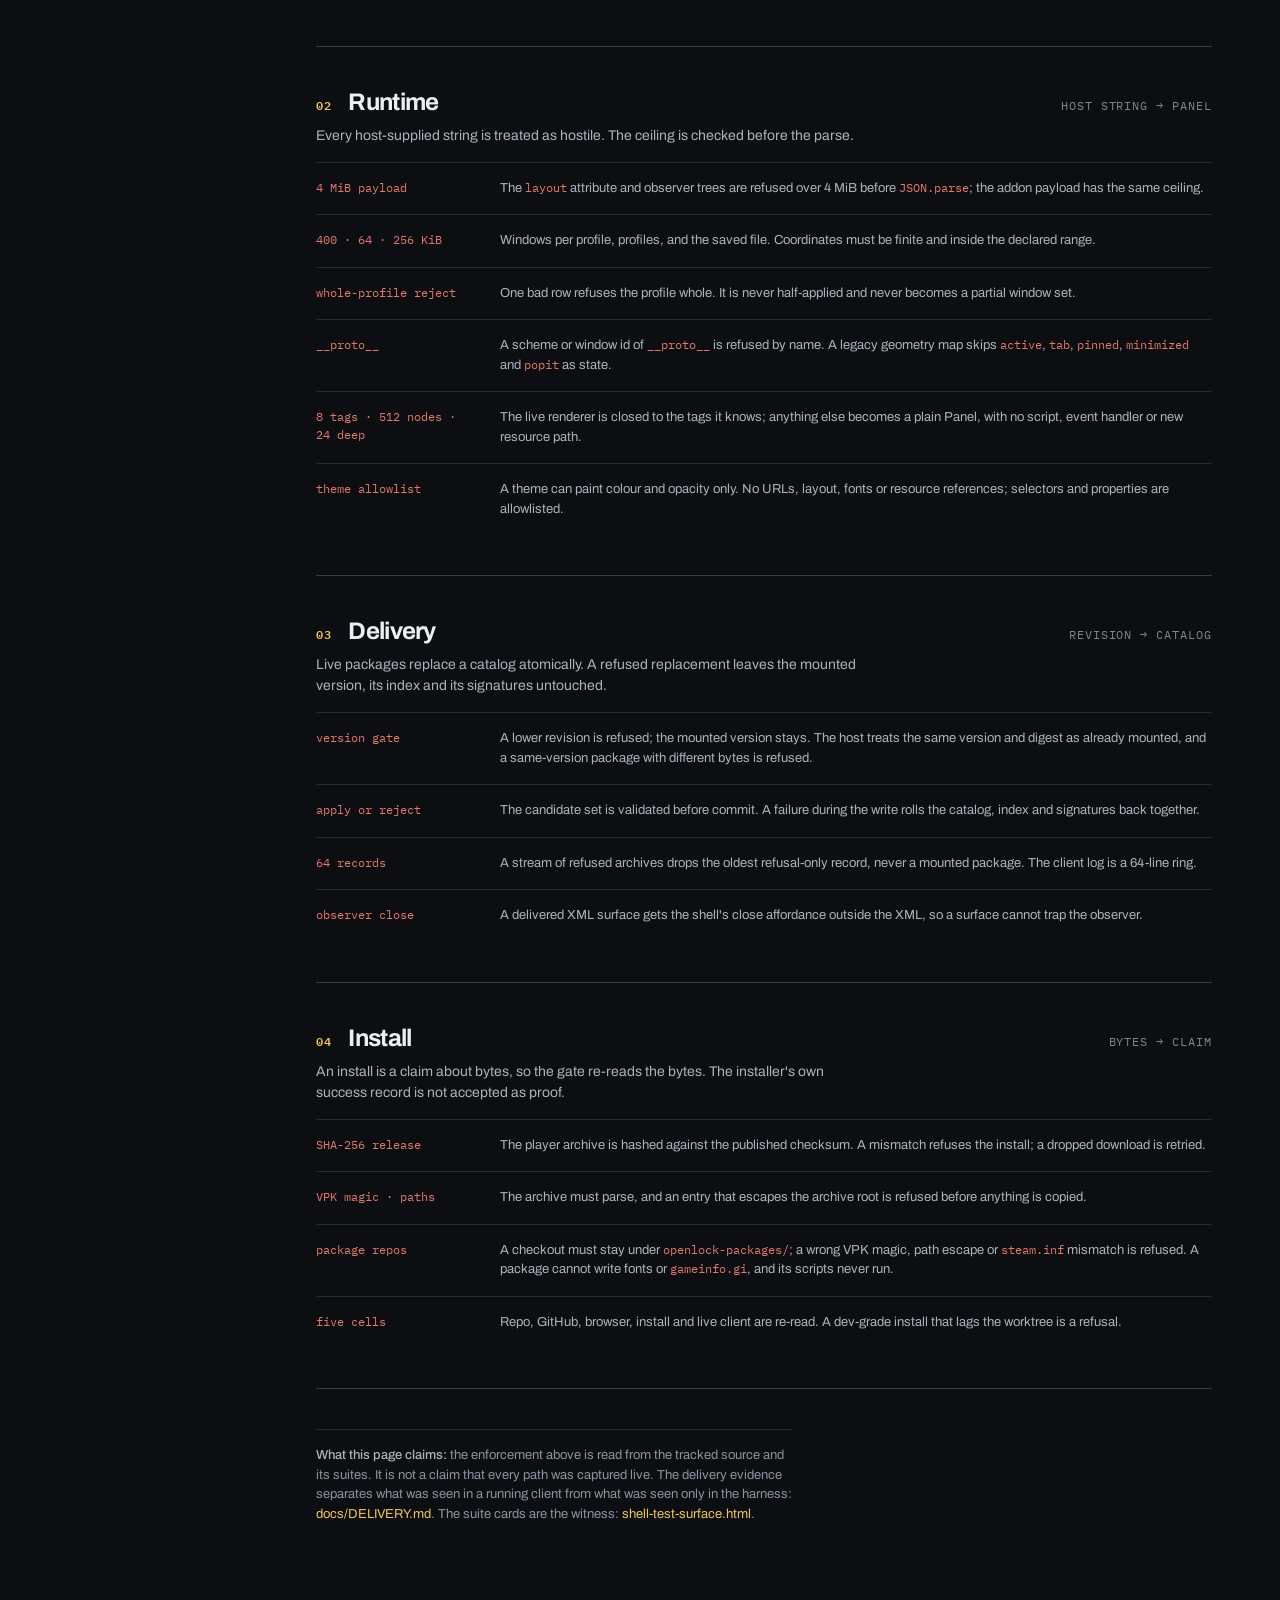
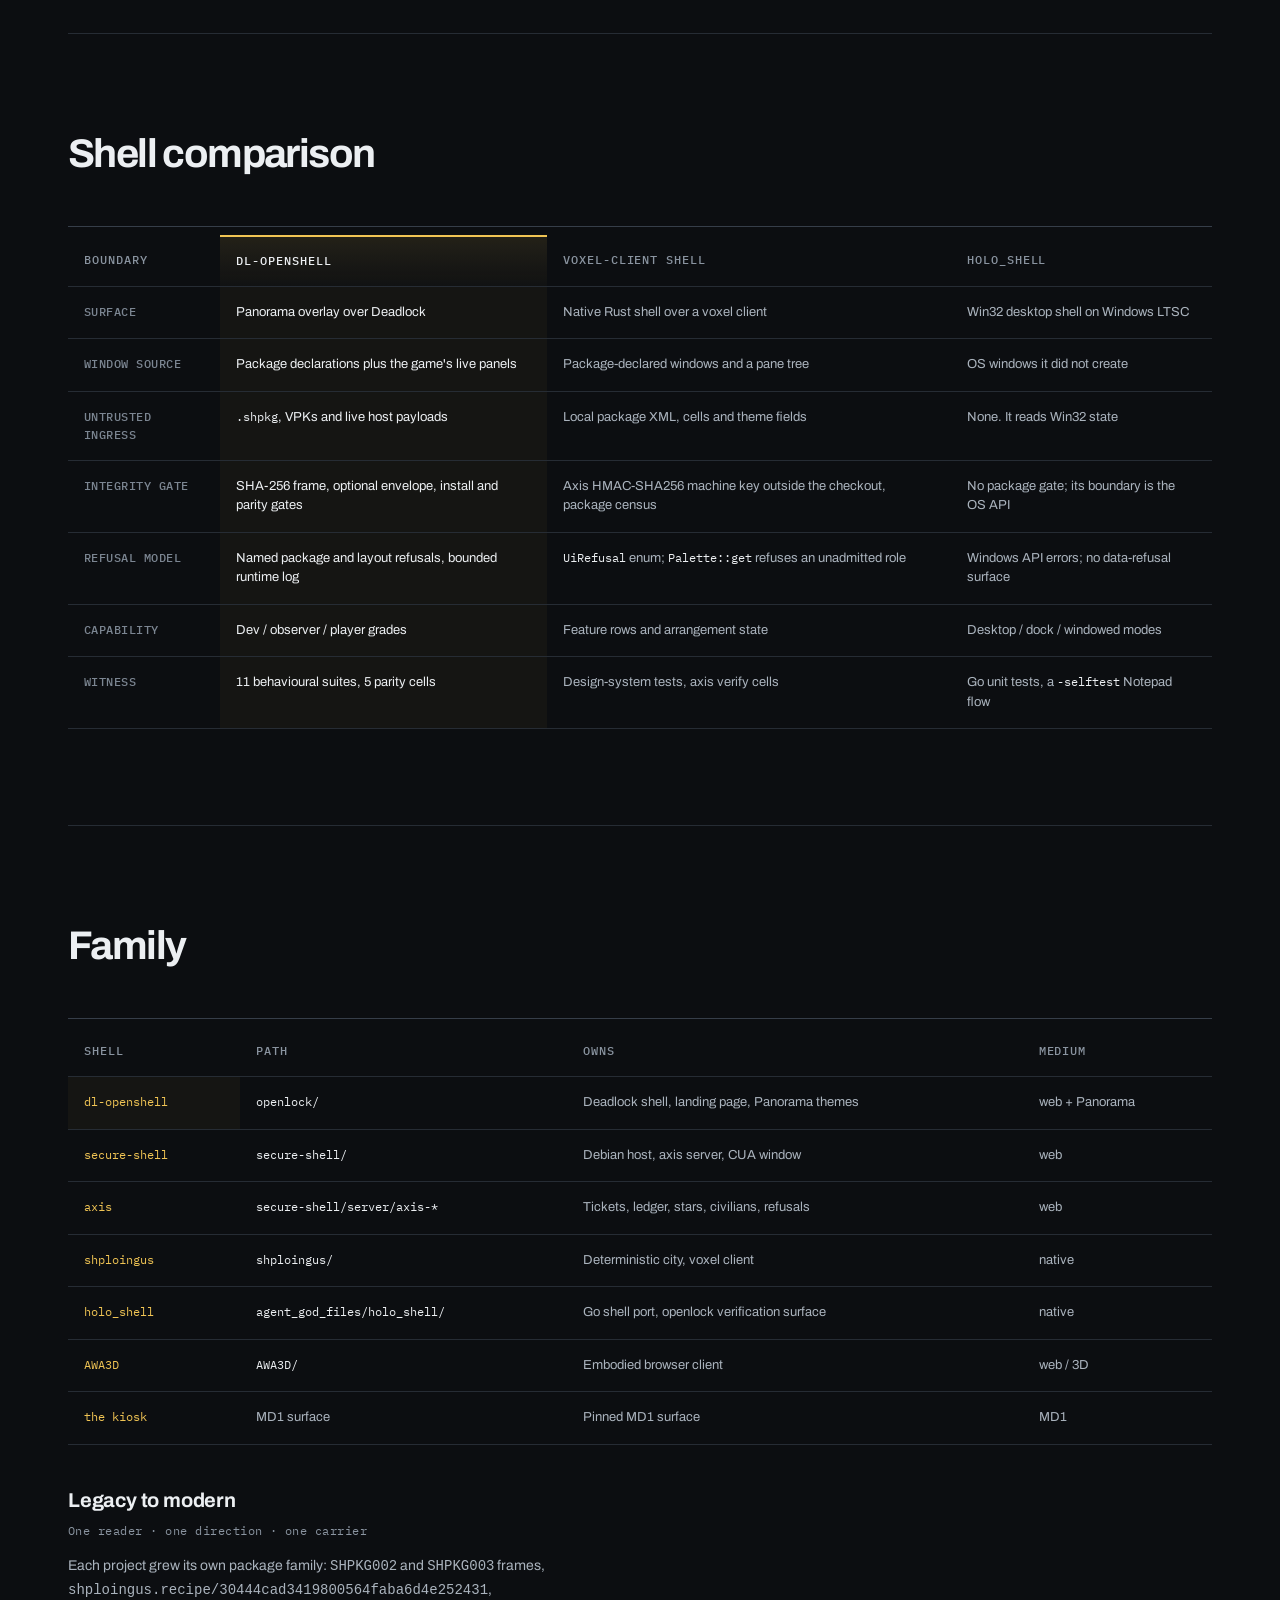
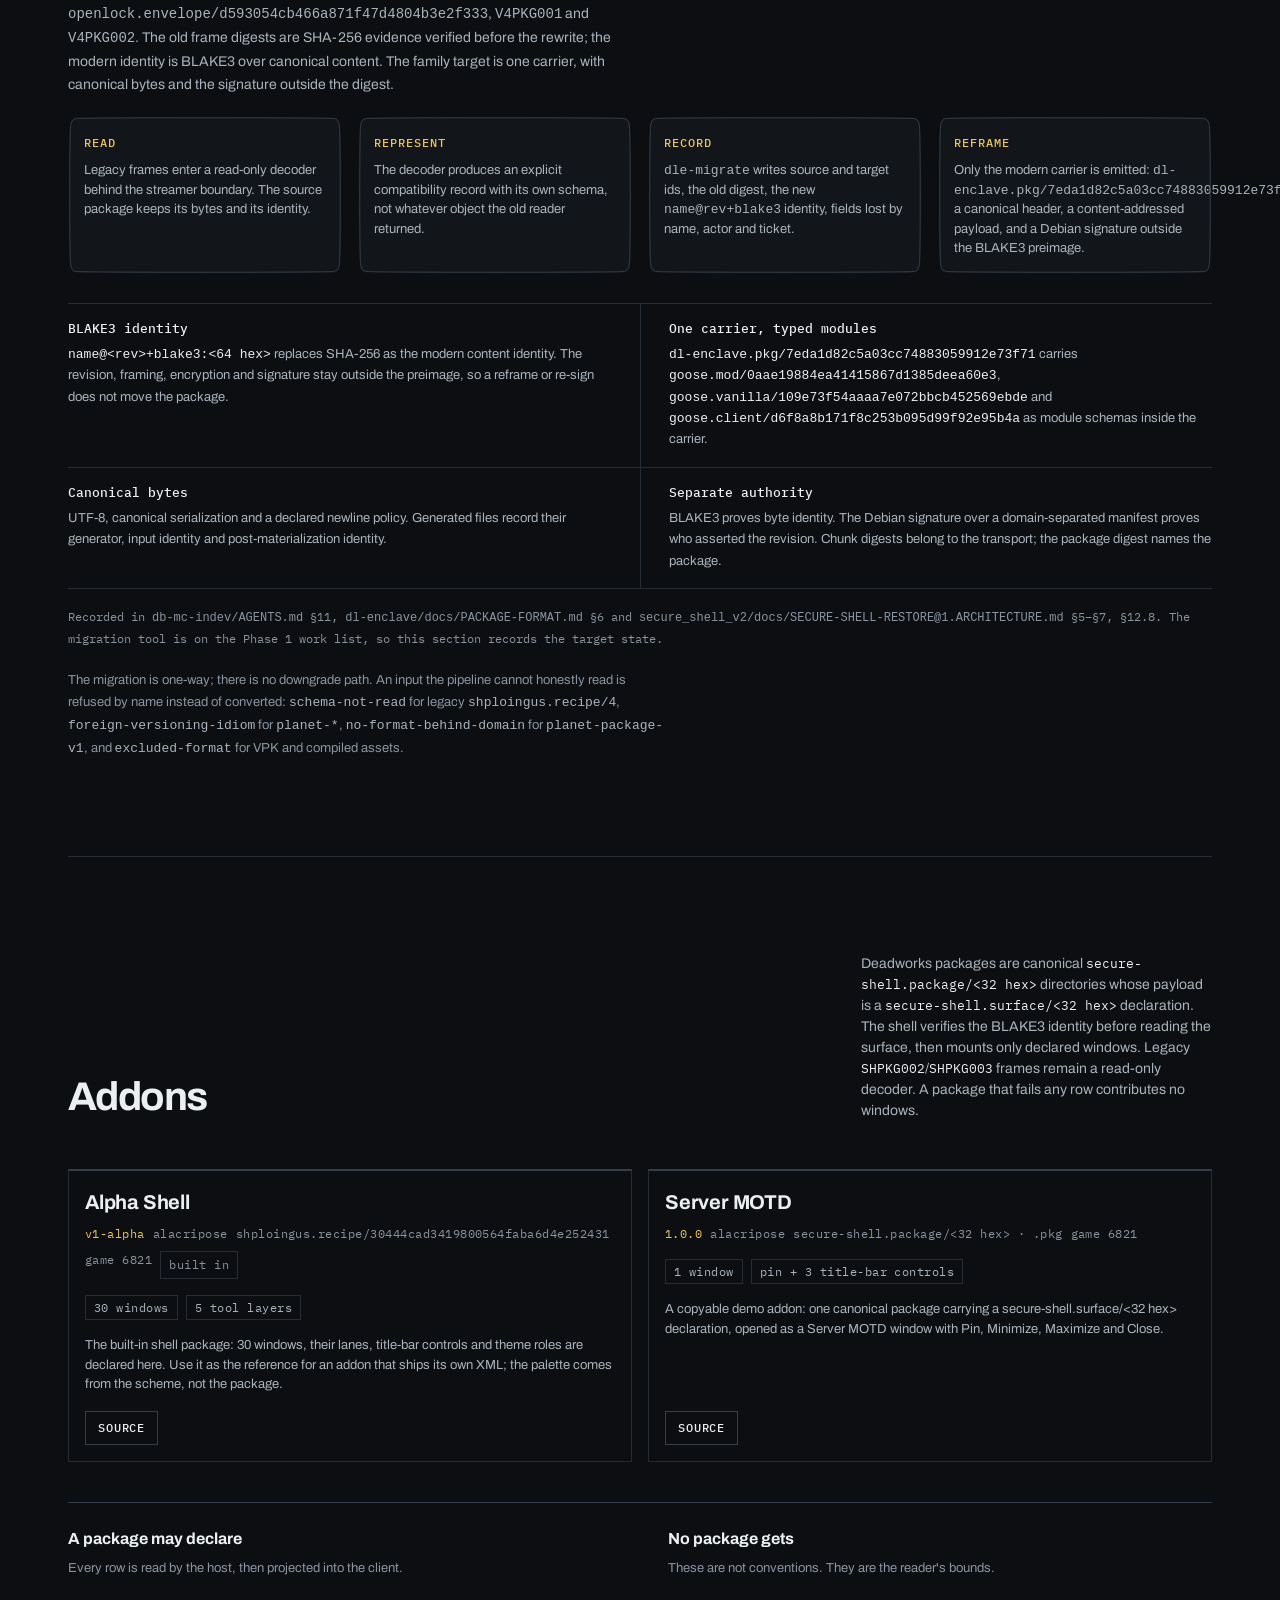
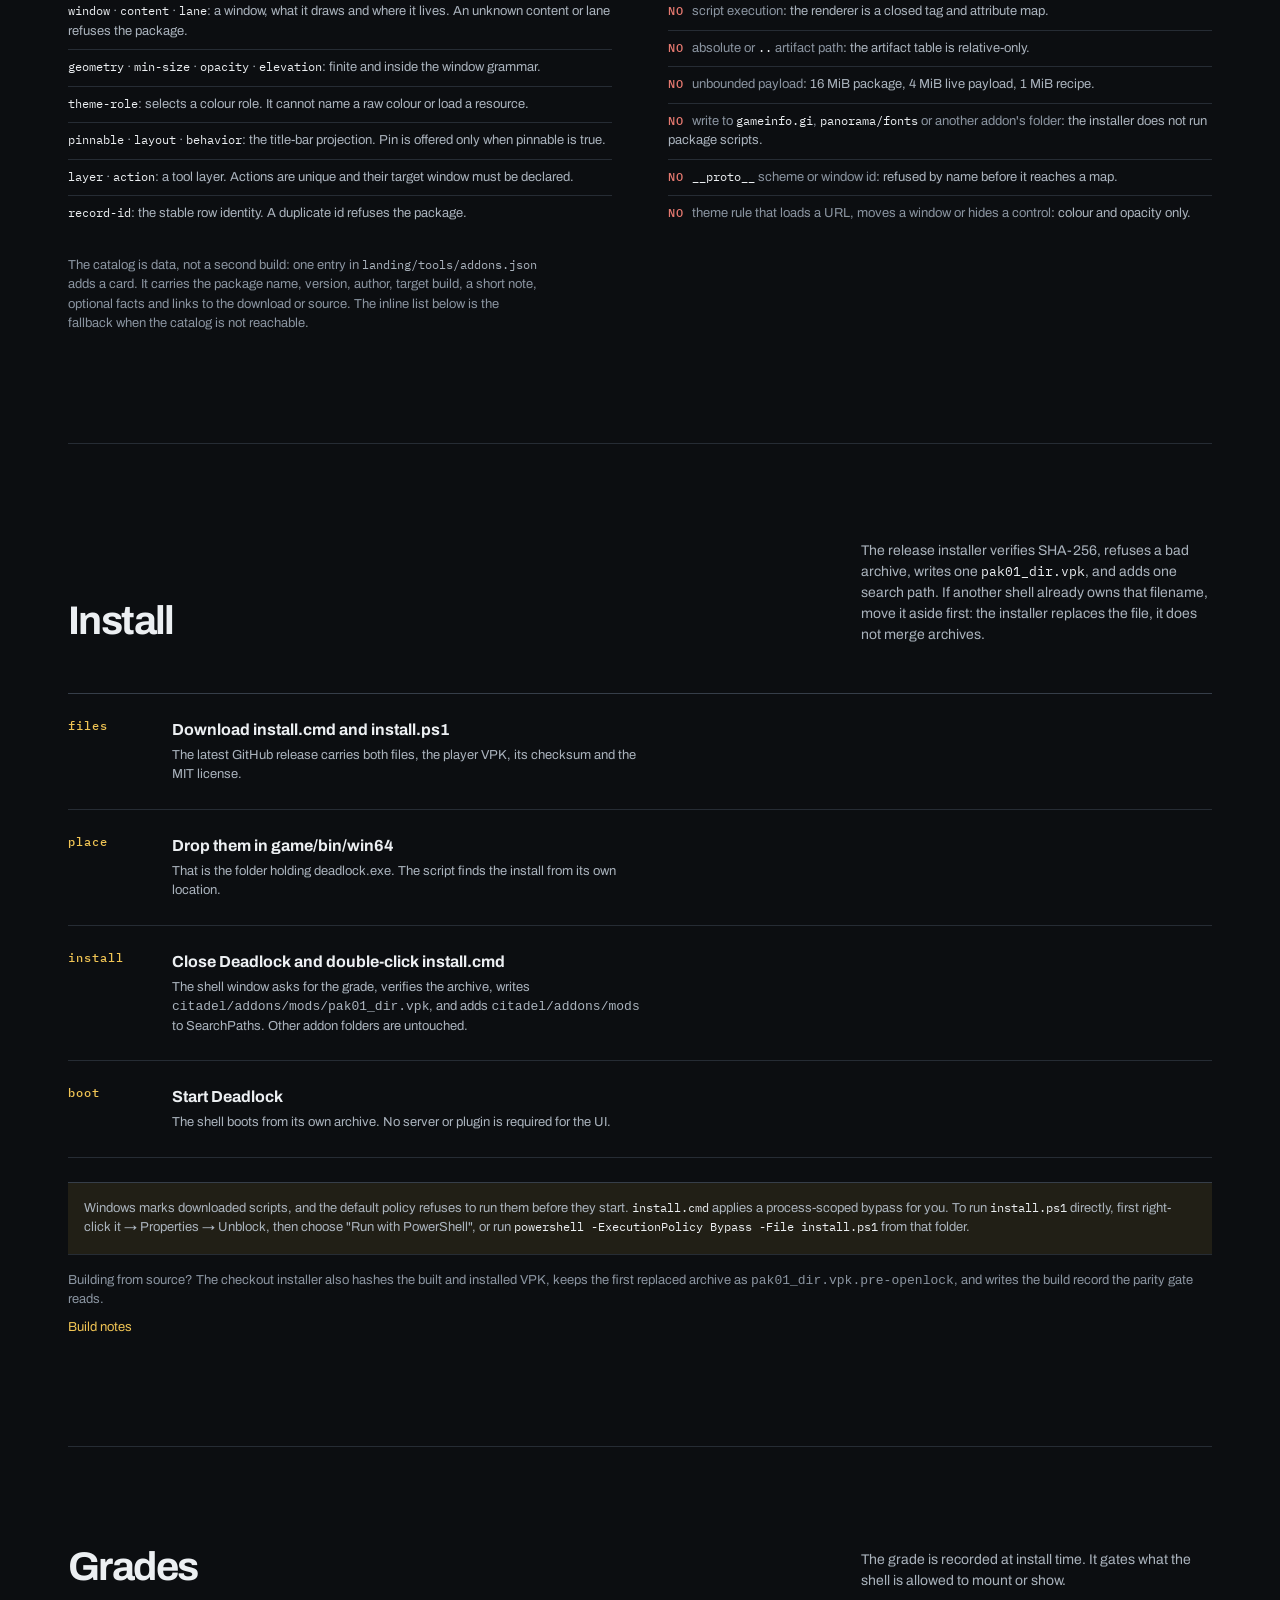
==== commit 22729b37: "Read the landing page's prose with the family checkers and show the record The page's sentences were" ====
--- a/landing/index.html
+++ b/landing/index.html
@@ -407,6 +407,7 @@
           <a href="#family">Family</a>
           <a href="#compare">Compared</a>
           <a href="#addons">Addons</a>
+          <a href="#evidence">Evidence</a>
           <a href="#install">Install</a>
           <a href="https://github.com/alacripose/dl-openshell">Source</a>
         </div>
@@ -423,7 +424,7 @@
           <a class="button primary" href="https://github.com/alacripose/dl-openshell/releases/latest" data-contour="card">Download the player build</a>
           <a class="button" href="#security" data-contour="card">Read the trust boundary</a>
         </div>
-        <div class="version">v0.7.0 · player build · game build 6821 · MIT · no server required</div>
+        <div class="version">v0.7.0 · player build · game build 6861 · popit baseline e507d355 · MIT · no server required</div>
       </div>
       <div class="terminal" aria-label="Install and verification example" data-contour="card">
         <div class="bar"><i></i><i></i><i></i><span>install / receipt</span></div>
@@ -441,7 +442,7 @@
     </section>
 
     <div class="audit-line" aria-label="Audit status">
-      <span>audited <b>2026-11-12</b> against the tracked tree</span>
+      <span>audited <b>2026-11-22</b> against the pinned popit contour</span>
       <span><b>11</b> behavioural suites</span>
       <span><b>5</b> parity cells</span>
       <span><b>11/11</b> family register checks</span>
@@ -806,6 +807,58 @@
       </div>
       <p class="contour-note" id="contour-note"></p>
       <p class="contour-note" id="contour-caption"></p>
+    </section>
+
+    <section id="evidence" aria-labelledby="evidence-title">
+      <div class="section-head">
+        <h2 id="evidence-title">Evidence</h2>
+        <p>Read from the pinned contour record, the gate runs and this page's own prose record.
+          Every number names the run that produced it.</p>
+      </div>
+      <div class="ledger">
+        <aside class="ledger-index" aria-label="Evidence sources">
+          <p class="index-title">Sources</p>
+          <a href="https://github.com/alacripose/hero-retarget-workbench/blob/main/pins/contour-pin.json">contour-pin.json</a>
+          <a href="#evidence-prose">prose.json</a>
+          <p class="rail-note">The pin is the model forge's record of the accepted contour. The prose
+            record is this page's own sentences and what the family checkers said about them.</p>
+        </aside>
+        <div class="ledger-body">
+          <article class="stage">
+            <div class="stage-head"><span class="stage-no">01</span><h3>Pinned surfaces</h3><span class="stage-where">contour-pin.json</span></div>
+            <ul class="refuse-list">
+              <li><code>36 &middot; 20&times;20</code><span>Title strip 36 px, window control 20 by 20 px.</span></li>
+              <li><code>22 &middot; 43.2</code><span>Row 22 px, a row with a meta line 43.2 px.</span></li>
+              <li><code>93 @ x 18</code><span>The bar's Start cell is 93 px wide at x 18.</span></li>
+              <li><code>0.5 &middot; 1.5 &middot; 1</code><span>Clip 0.5 outside, frame 1.5 inside, stroke 1, overhang 1.</span></li>
+            </ul>
+          </article>
+          <article class="stage">
+            <div class="stage-head"><span class="stage-no">02</span><h3>Gates</h3><span class="stage-where">tools/</span></div>
+            <ul class="refuse-list">
+              <li><code>11 / 0</code><span>Contour gate checks and refusals.</span></li>
+              <li><code>9 / 0</code><span>Contour options checks and refusals.</span></li>
+              <li><code>76 / 0</code><span>Contour reference model checks and failures.</span></li>
+              <li><code>107 / 0</code><span>Chrome checks and failures.</span></li>
+              <li><code>61 / 0</code><span>Dashboard checks and failures.</span></li>
+              <li><code>HELD</code><span>Browser minimal shell probe, exit 0 at three window sizes.</span></li>
+            </ul>
+          </article>
+          <article class="stage" id="evidence-prose">
+            <div class="stage-head"><span class="stage-no">03</span><h3>Prose record</h3><span class="stage-where">prose.json</span></div>
+            <p id="prose-tally">Read by deadlock-model-forge/tools/ui_prose.py and brass-meridian/tools/prose.mjs.</p>
+            <ol class="refuse-list" id="prose-refusals"></ol>
+          </article>
+          <article class="stage">
+            <div class="stage-head"><span class="stage-no">04</span><h3>Family baseline</h3><span class="stage-where">docs/family-baseline.json</span></div>
+            <ul class="refuse-list">
+              <li><code>e507d355</code><span>The popit shell revision this shell is pinned against.</span></li>
+              <li><code>4a6e012e</code><span>BLAKE3 over the 28 files of that baseline.</span></li>
+              <li><code>6861</code><span>Live Deadlock build, 2026-11-09.</span></li>
+            </ul>
+          </article>
+        </div>
+      </div>
     </section>
 
     <section id="security" aria-labelledby="security-title">
